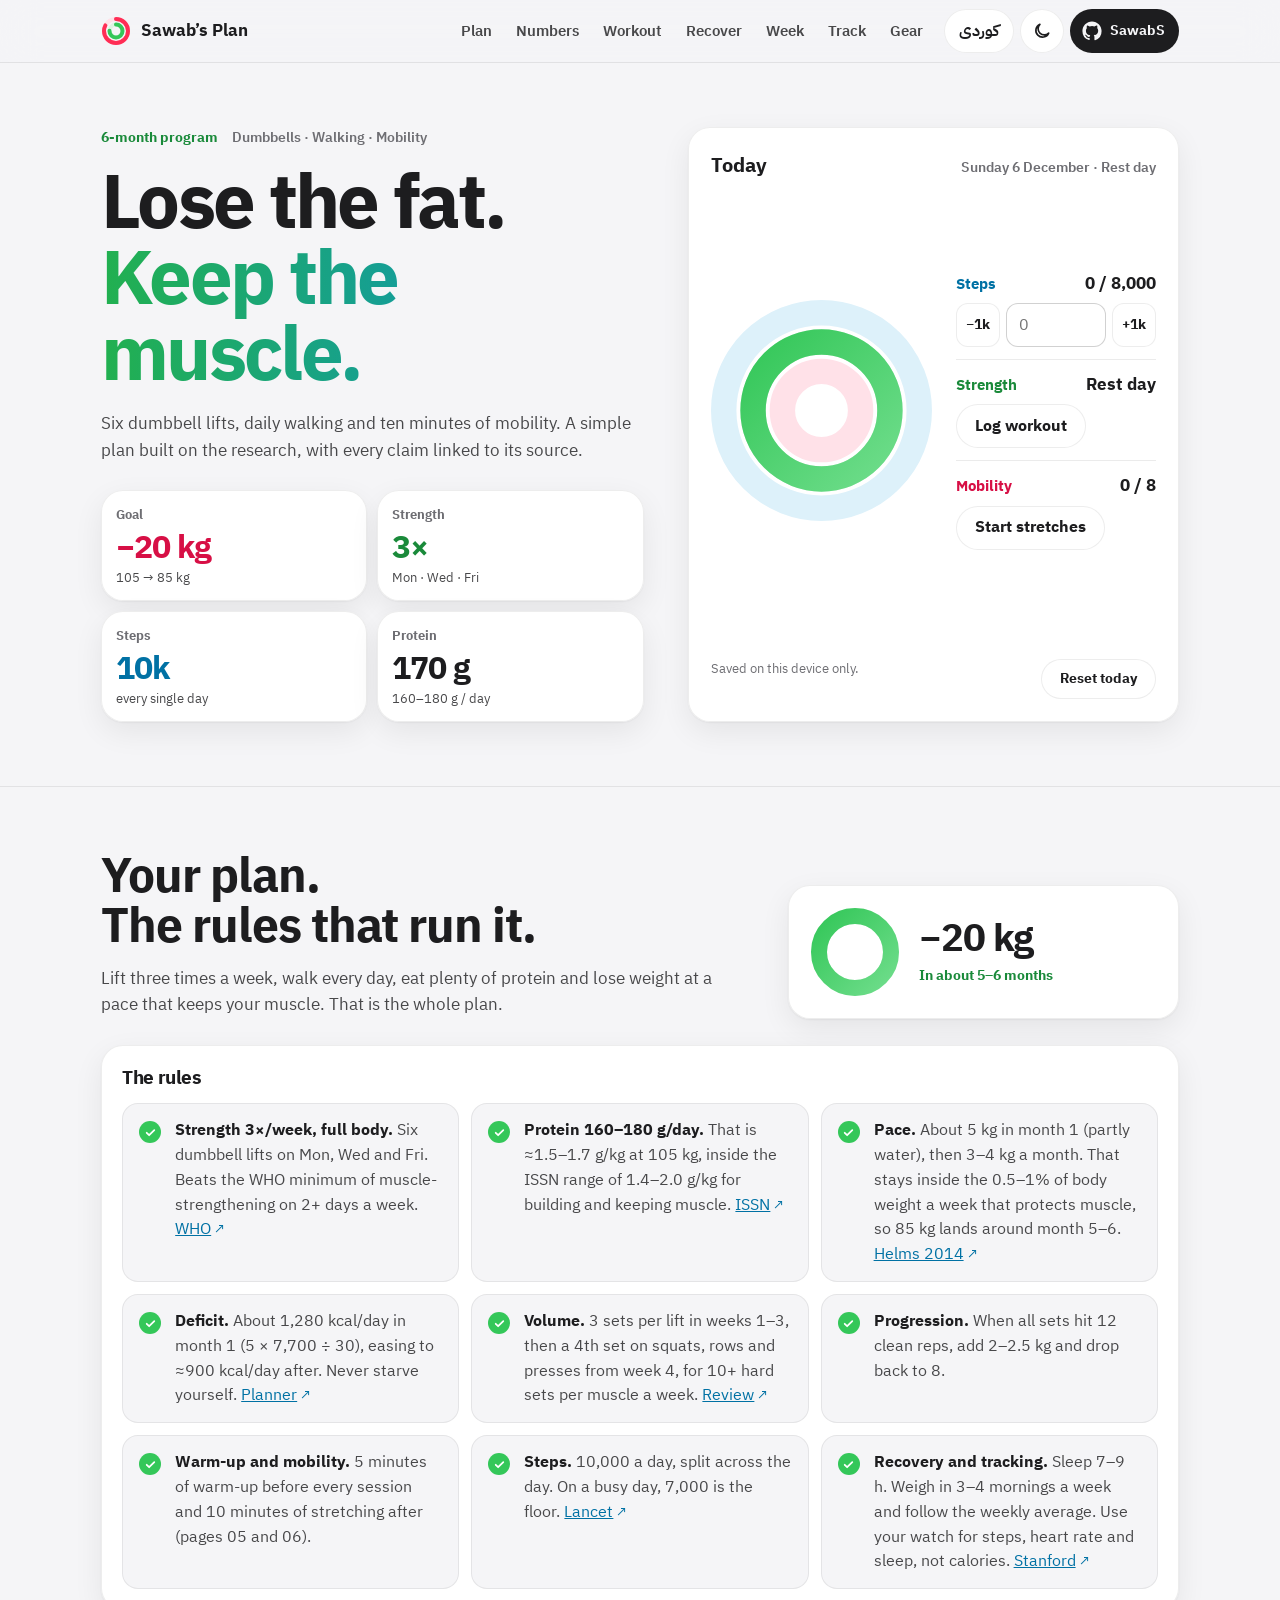
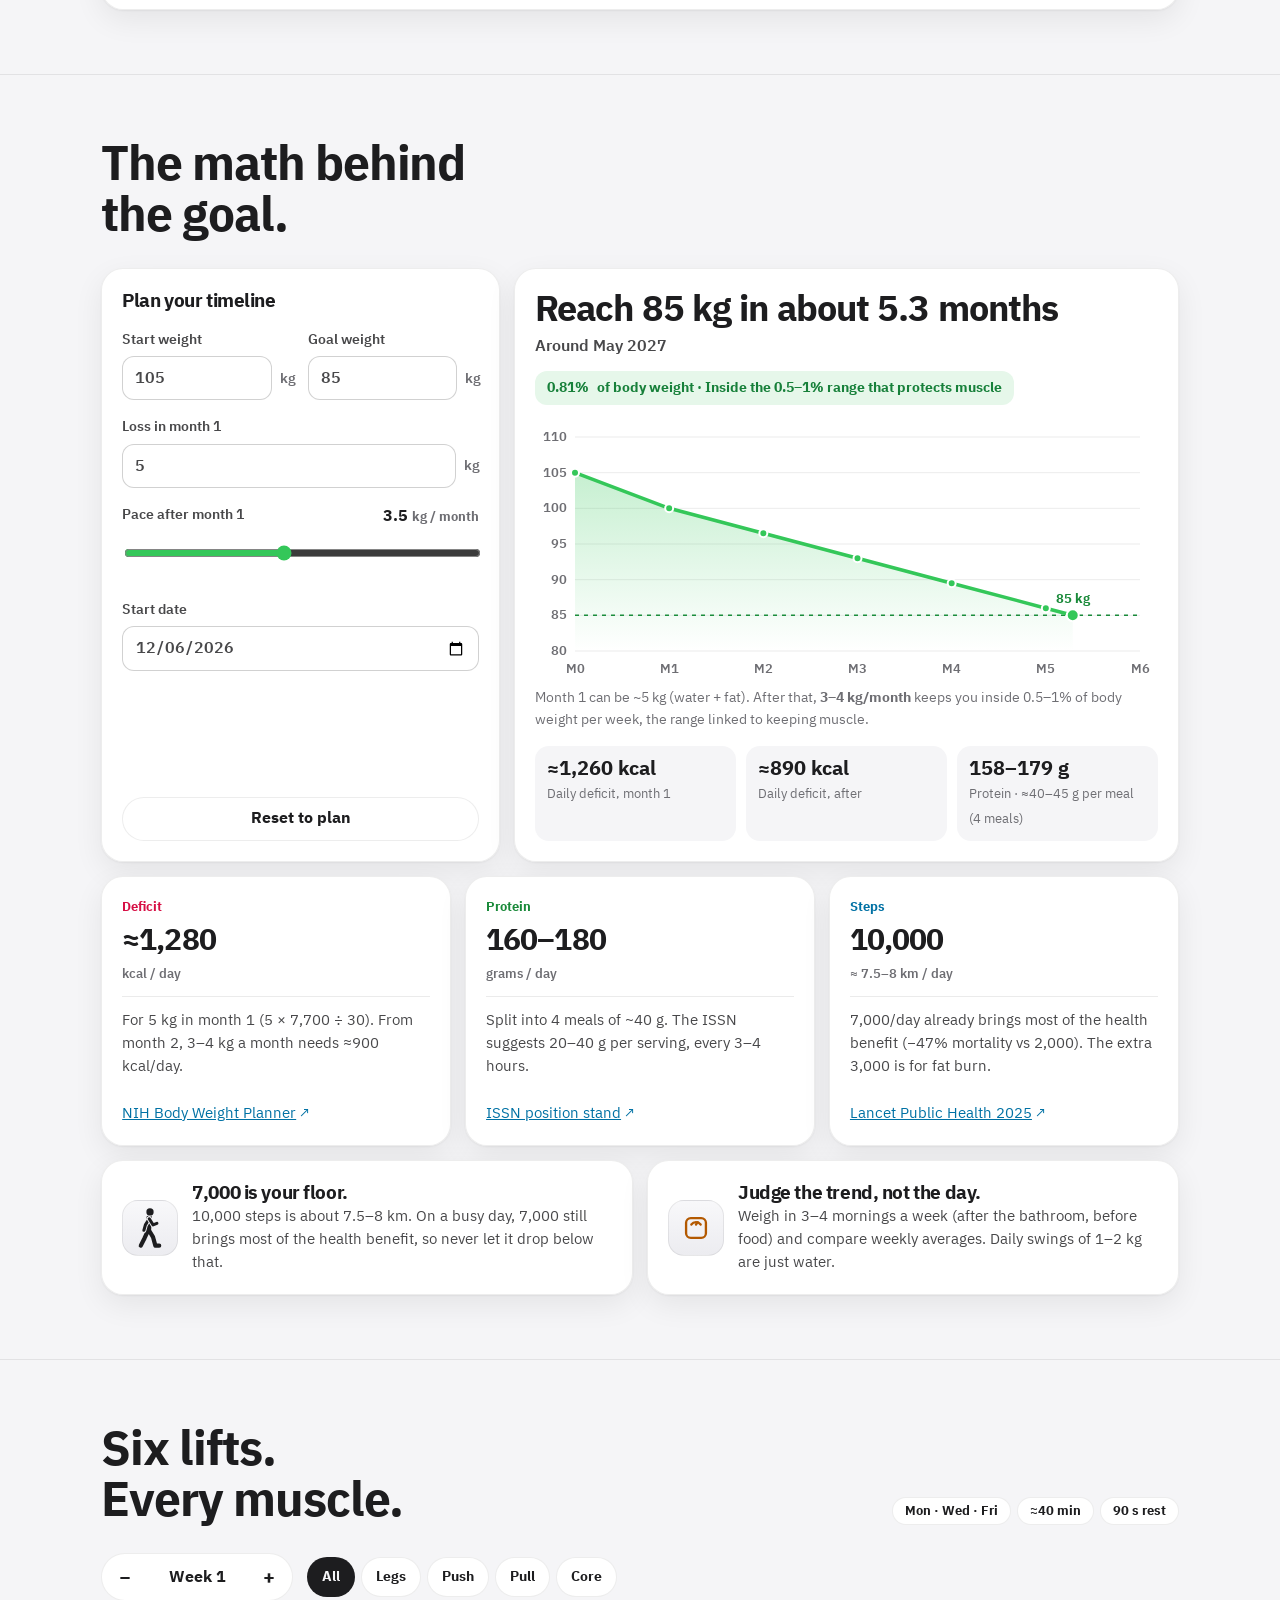
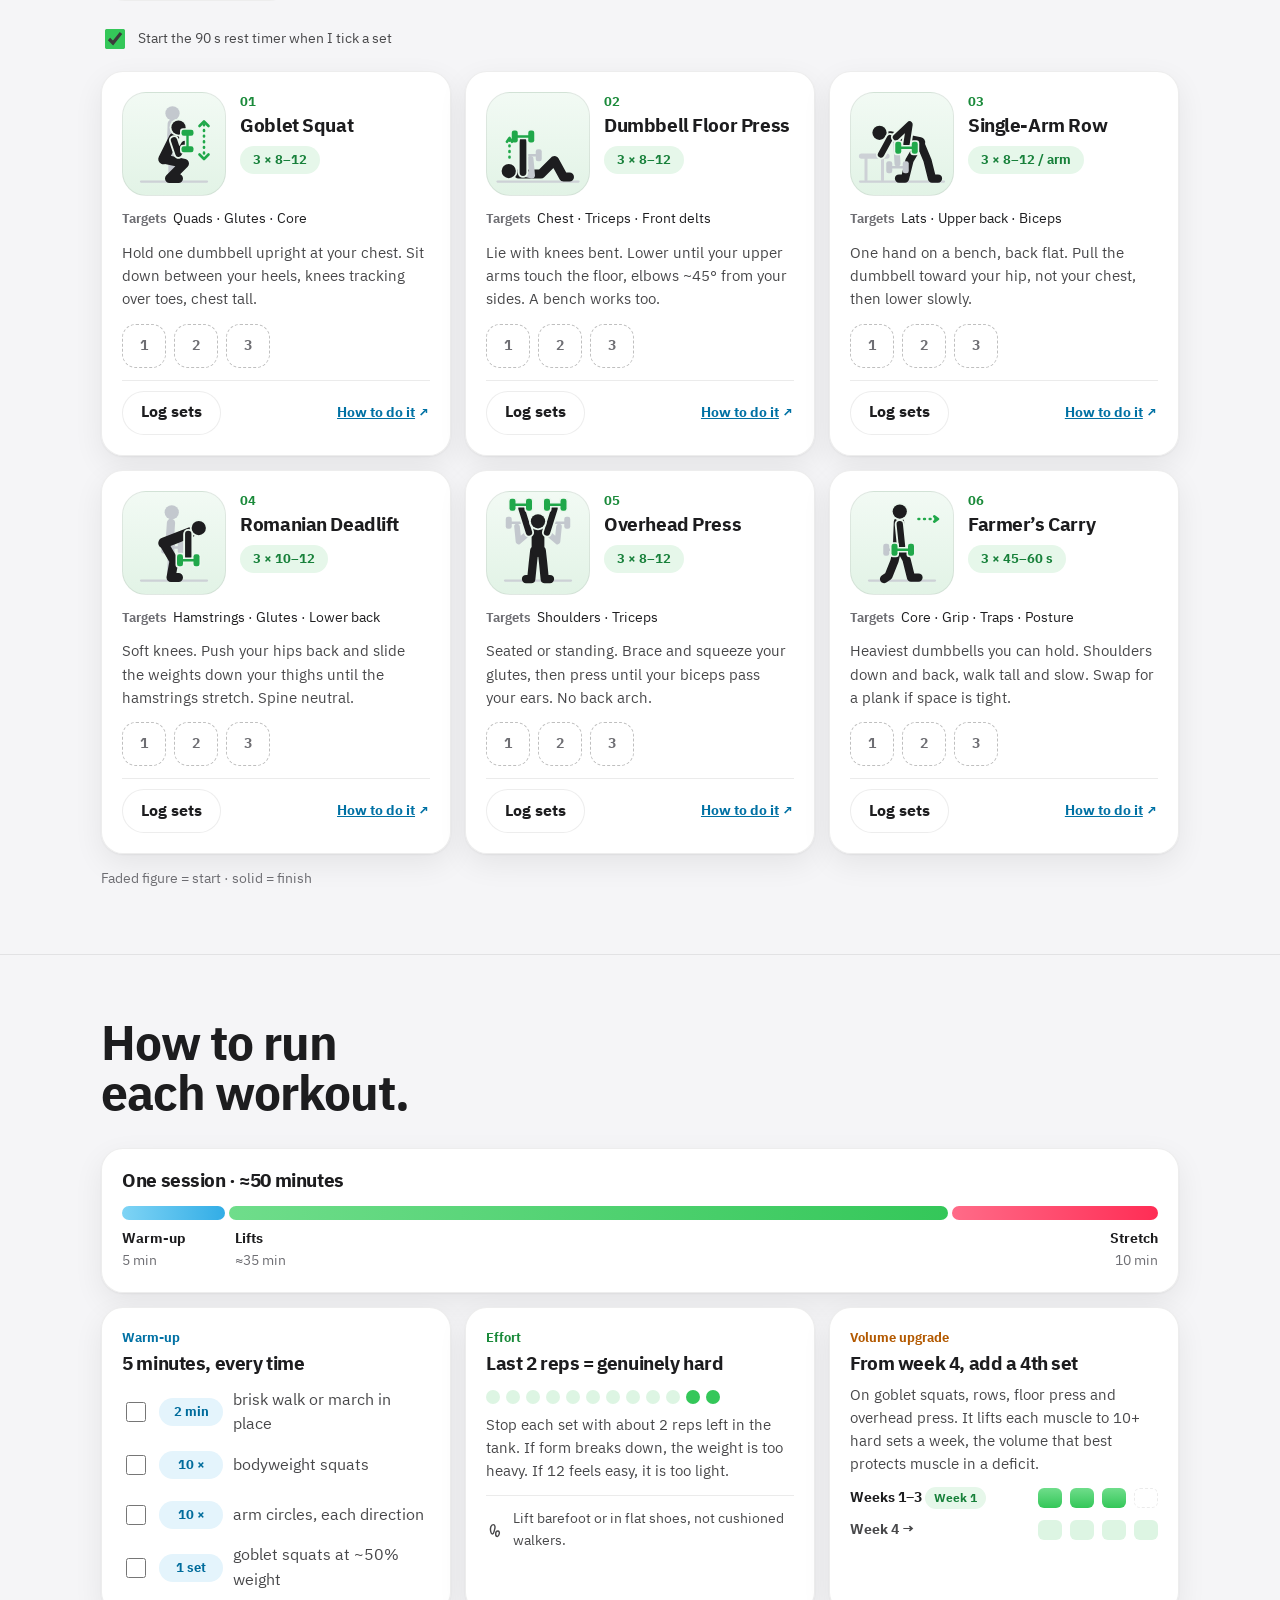
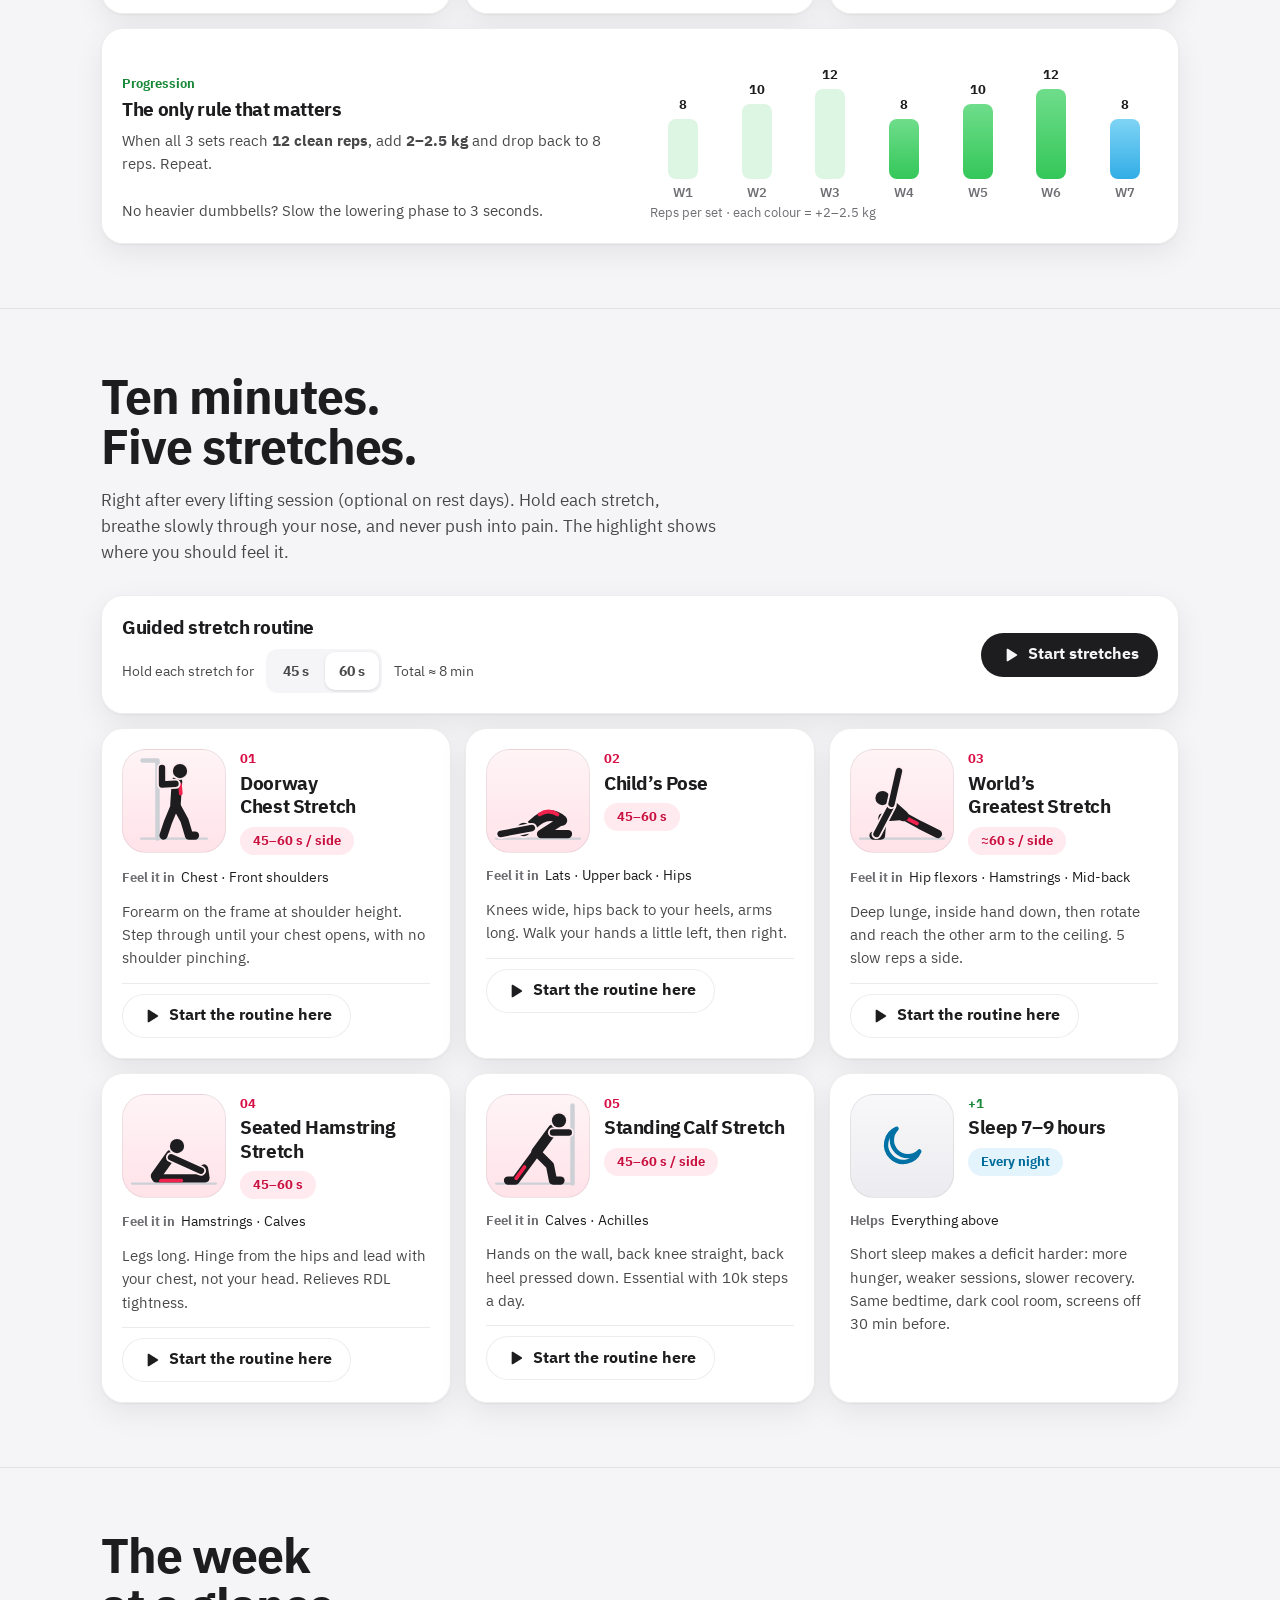
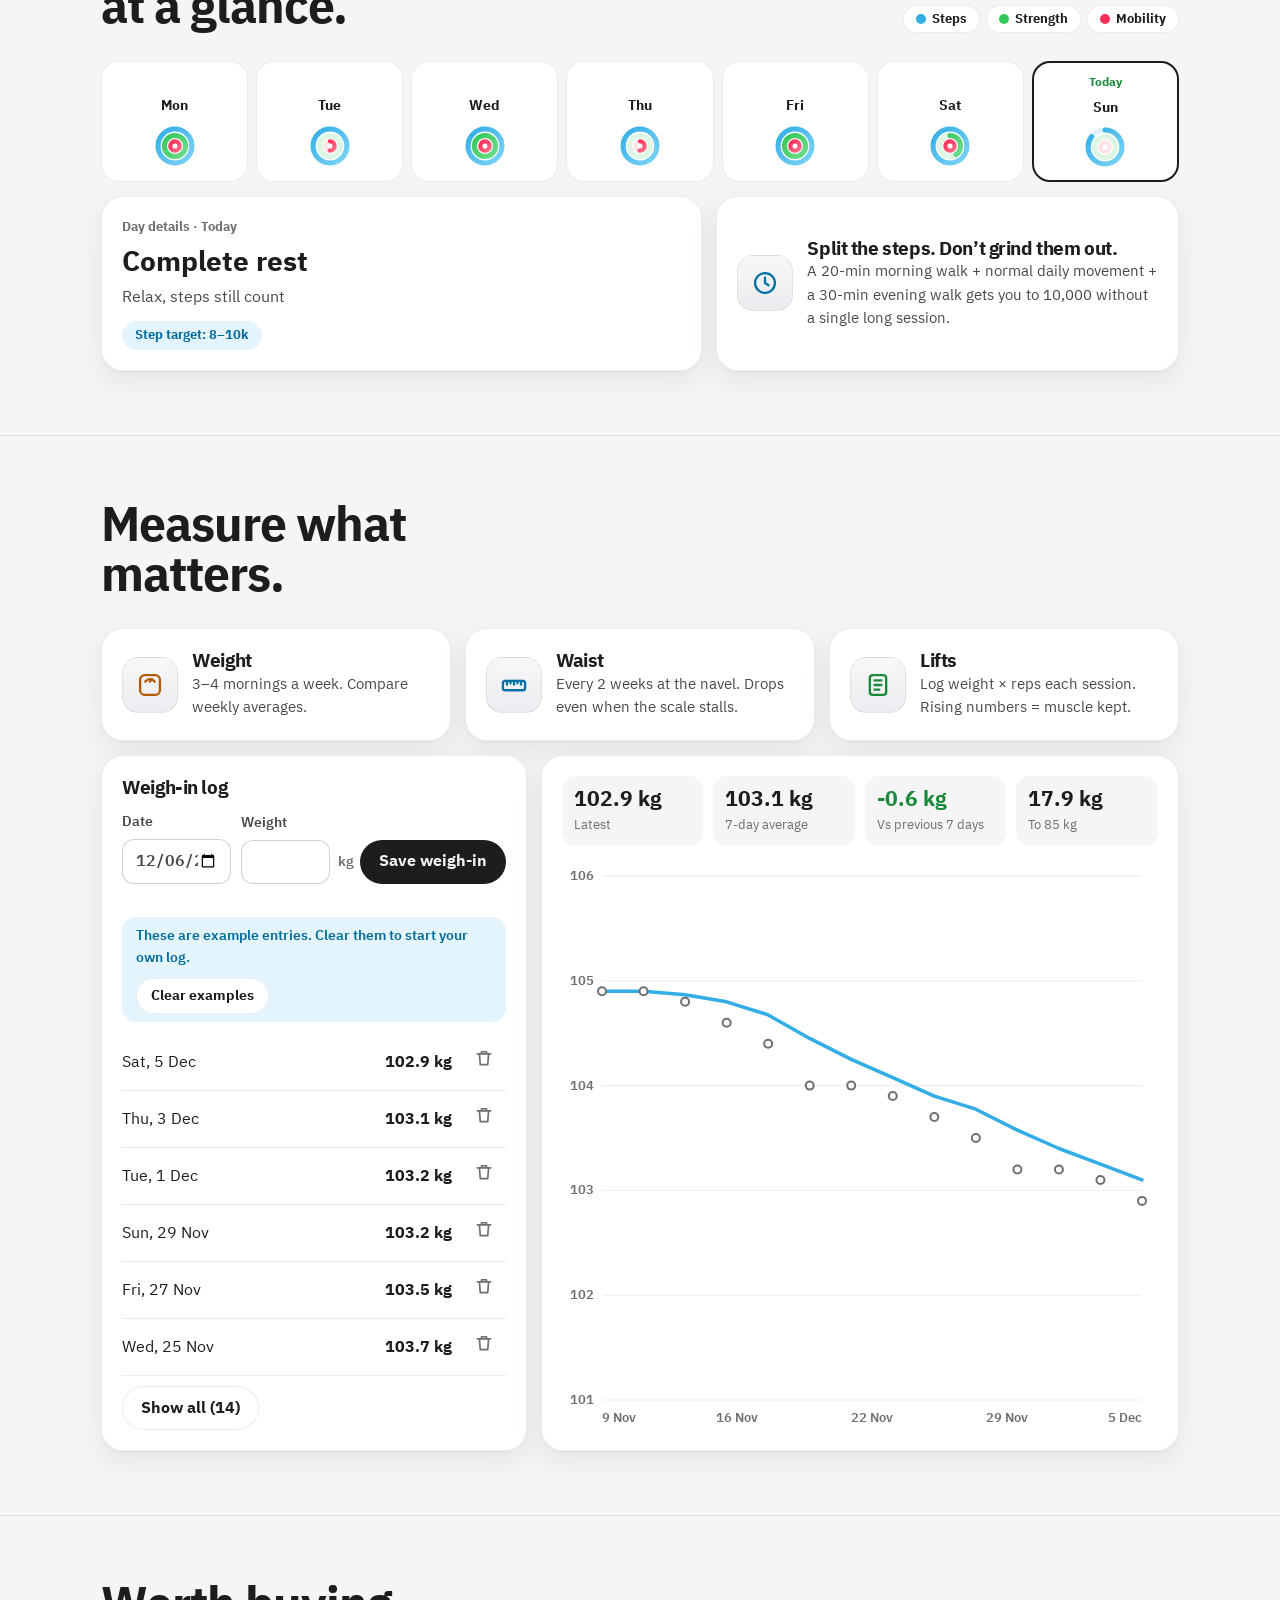
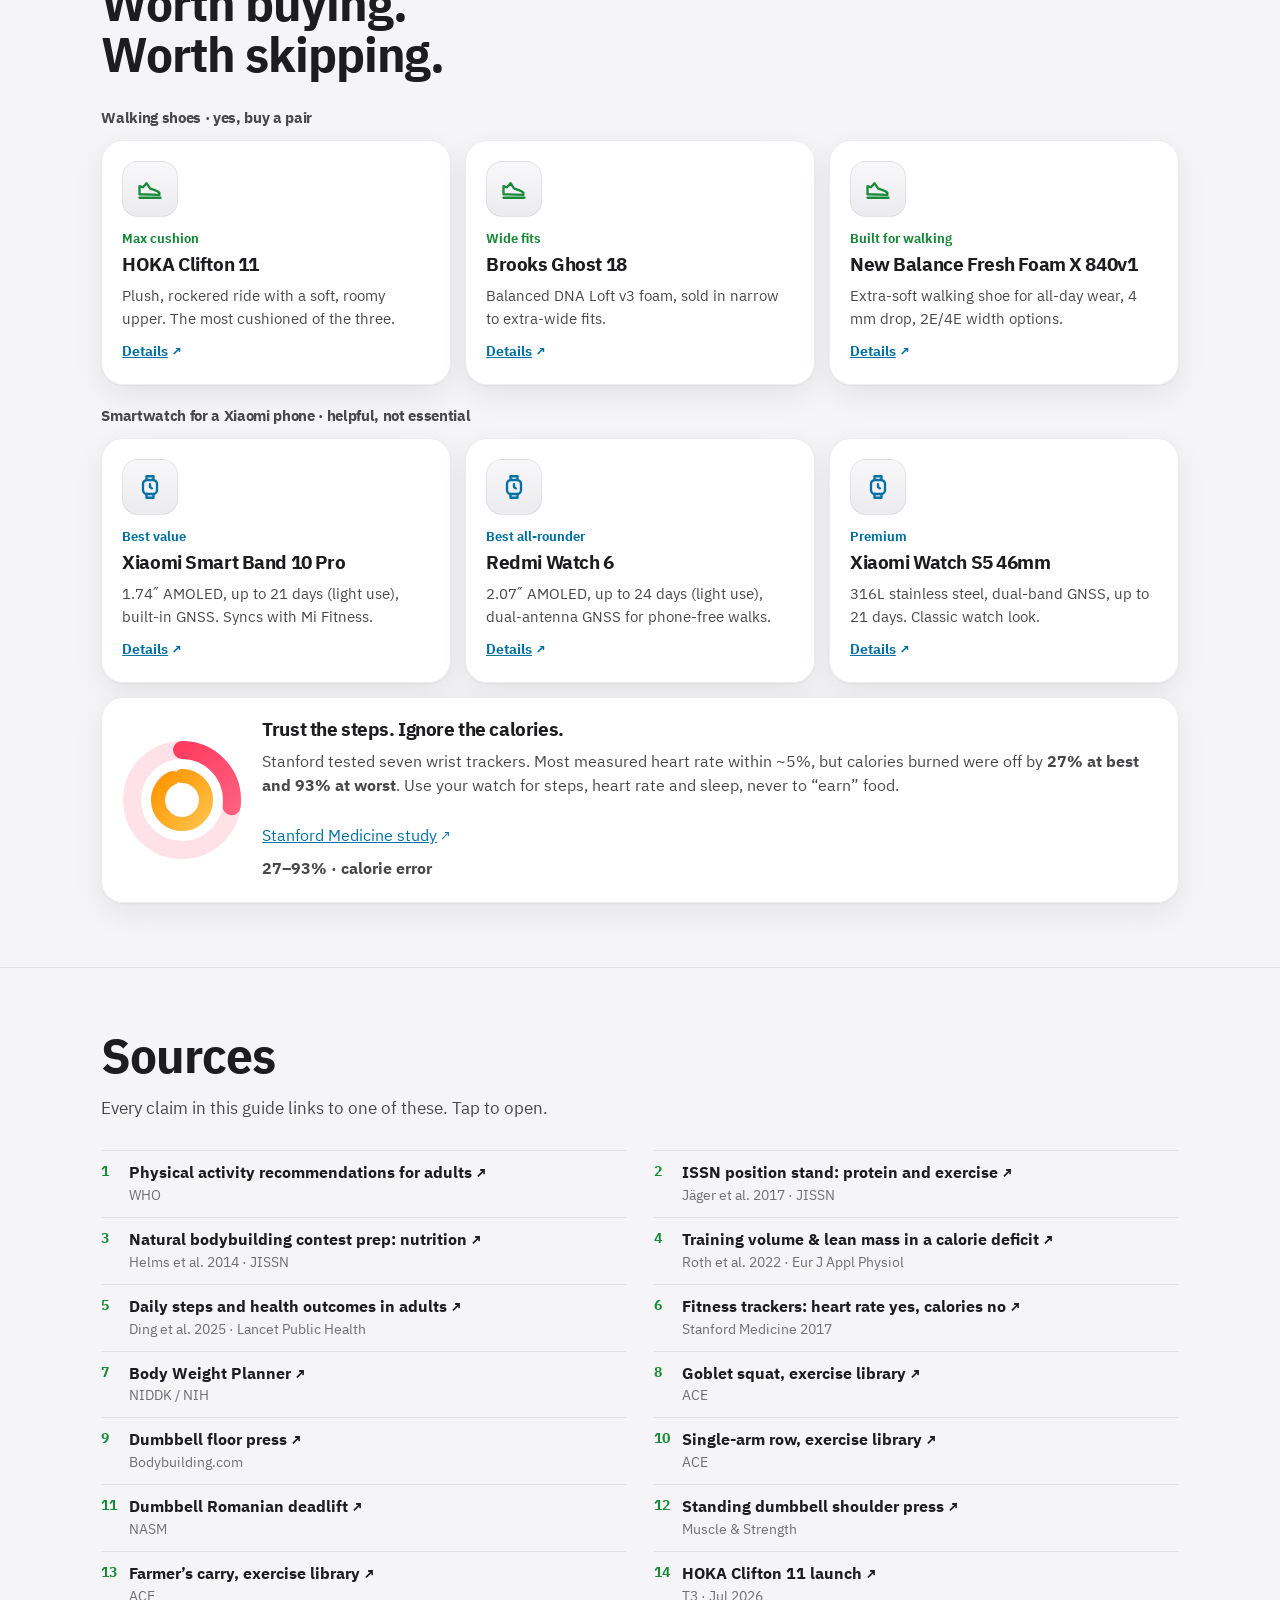
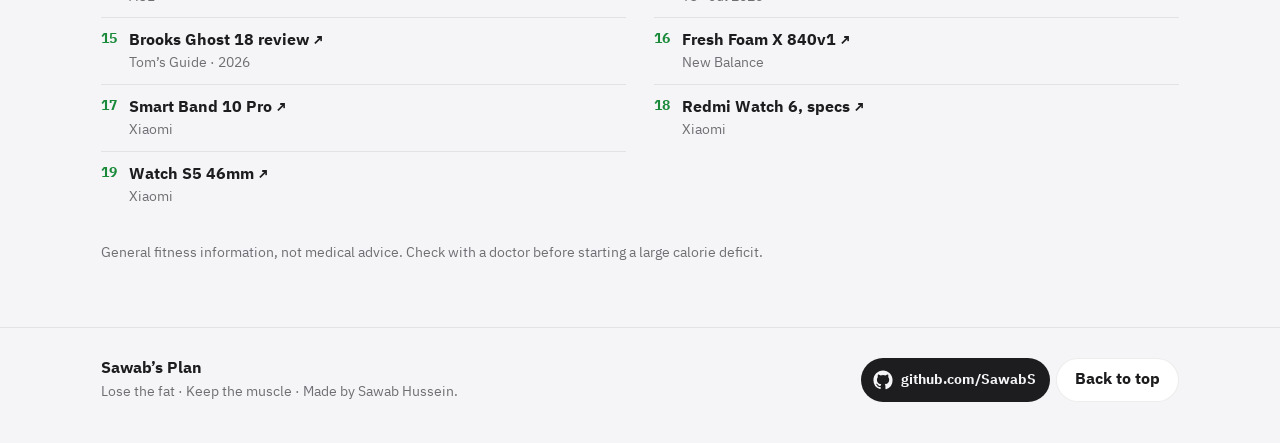
==== examples/workout-plan/index.html @ 8cb3e35a "Publish Halo design skill" ====
<!DOCTYPE html>
<html lang="en" dir="ltr">
<head>
<meta charset="utf-8">
<meta name="viewport" content="width=device-width,initial-scale=1">
<title>Sawab’s Workout Plan</title>
<link rel="preconnect" href="https://fonts.googleapis.com">
<link rel="preconnect" href="https://fonts.gstatic.com" crossorigin>
<link href="https://fonts.googleapis.com/css2?family=Google+Sans:wght@400..700&family=IBM+Plex+Sans+Arabic:wght@400;500;600;700&display=swap" rel="stylesheet">
<style>
/* VOICE everyday, an Apple Fitness companion: calm, confident, short
   IDEA the activity rings: steps, strength and mobility close as you use the page
   PICTURE today's three rings, large, driven by the step counter, set log and stretch player
   COLOUR night black or Apple light grey; lime/green strength, cyan steps, pink mobility
   TYPE Google Sans (English) and IBM Plex Sans Arabic (Sorani), bold display weights, tight tracking
   LAYOUT laptop: title and stats left, today card right; phone: title, rings, stats, then sections */
:root{color-scheme:light dark;
--bg:light-dark(#F5F5F7,#000);--bg2:light-dark(#FFFFFF,#0B0B0D);--ink:light-dark(#1D1D1F,#FFFFFF);--ink2:light-dark(#48484A,#B4B4BA);--ink3:light-dark(#6E6E73,#8E8E93);
--card:light-dark(#FFFFFF,#151518);--card2:light-dark(#FFFFFF,#0E0E10);--rim:light-dark(rgba(0,0,0,.07),rgba(255,255,255,.12));--sep:light-dark(rgba(0,0,0,.08),rgba(255,255,255,.1));
--shc:light-dark(rgba(0,0,0,.05),transparent);--shc2:light-dark(rgba(0,0,0,.07),transparent);
--green:light-dark(#34C759,#A6FF00);--green2:light-dark(#6FDD8B,#D2FF5C);--greenT:light-dark(#1A8A3A,#B4FF2E);--trackG:light-dark(#DDF5E3,#26390A);
--cyan:light-dark(#32ADE6,#00D8FE);--cyan2:light-dark(#7FD4F5,#7BF3FF);--cyanT:light-dark(#0071A4,#5BDCFF);--trackC:light-dark(#DDF1FA,#06323A);
--red:light-dark(#FF2D55,#FA114F);--red2:light-dark(#FF6B88,#FF6A97);--redT:light-dark(#D70F45,#FF4D7A);--trackR:light-dark(#FFE1E8,#3A0814);
--amber:light-dark(#FF9500,#FF9F0A);--amberT:light-dark(#B35900,#FFB547);
--chipG:light-dark(#E6F7EA,#D2FF5C);--chipGt:light-dark(#17803A,#0A0A0A);--chipR:light-dark(#FFEAEF,#FF6A97);--chipRt:light-dark(#C8103F,#0A0A0A);
--chipC:light-dark(#E4F4FC,#7BF3FF);--chipCt:light-dark(#006C9C,#0A0A0A);
--tA:light-dark(#F8F8FA,#2C2C32);--tB:light-dark(#ECECF0,#17171B);--eA:light-dark(#F2FAF4,#2C2C32);--eB:light-dark(#E2F3E6,#17171B);--sA:light-dark(#FFF4F6,#2C2C32);--sB:light-dark(#FFE3E9,#17171B);
--amber2:light-dark(#FFC048,#FFD06B);--cA:light-dark(#FFFFFF,#1A1A1E);--cB:light-dark(#FFFFFF,#0F0F11);
--ic-fg:var(--ink);--ic-ghost:light-dark(#C3C8CE,#4C4C52);--ic-mut:light-dark(#CDD1D6,#3F3F45);--ic-acc:light-dark(#20A84A,#A6FF00);--ic-acc2:light-dark(#F2224F,#FA114F);--ic-ko:light-dark(#EAF7ED,#222227);
--heroA:light-dark(#22B04F,#A6FF00);--heroB:light-dark(#0A8FD0,#00D8FE);
--focus:light-dark(#0071E3,#5BDCFF);--r:22px;--max:1180px;
--font:"Google Sans","IBM Plex Sans Arabic",system-ui,-apple-system,"Segoe UI",Roboto,sans-serif}
:root[data-theme=light]{color-scheme:light}:root[data-theme=dark]{color-scheme:dark}
:root[lang=ckb]{--font:"IBM Plex Sans Arabic","Google Sans",system-ui,sans-serif}
*{box-sizing:border-box;min-width:0}
html{scroll-padding-top:76px;-webkit-text-size-adjust:100%;-webkit-tap-highlight-color:transparent}
button,a,input,select,label,.dot{touch-action:manipulation}
body{margin:0;background:var(--bg);color:var(--ink);font:16px/1.55 var(--font);overflow-x:clip;-webkit-font-smoothing:antialiased}
:root[lang=ckb] body{line-height:1.75}
@media (prefers-reduced-motion:no-preference){html{scroll-behavior:smooth}}
a{color:var(--cyanT)}
img,svg{max-width:100%}
button,input,select{font:inherit;color:inherit}
:focus-visible{outline:3px solid var(--focus);outline-offset:2px;border-radius:10px}
.skip{position:absolute;inset-inline-start:12px;top:-60px;z-index:99;background:var(--ink);color:var(--bg);padding:10px 14px;border-radius:12px;text-decoration:none}
.skip:focus{top:10px}
.wrap{max-width:var(--max);margin:0 auto;padding-inline:max(16px,4vw,env(safe-area-inset-left,0px))}
.band{padding-block:clamp(36px,5vw,72px)}
.band+.band{border-top:1px solid var(--sep)}
h1,h2,h3{margin:0;letter-spacing:-.022em;line-height:1.05;text-wrap:balance}
:root[lang=ckb] h1,:root[lang=ckb] h2,:root[lang=ckb] h3{letter-spacing:0;line-height:1.3}
h2{font-size:clamp(32px,4.4vw,48px);font-weight:700}
h3{font-size:19px;font-weight:700;line-height:1.25}
p{margin:0}
.lede{color:var(--ink2);font-size:17px;max-width:62ch;margin-top:14px}
.mut{color:var(--ink3)}
.head{display:flex;flex-wrap:wrap;align-items:flex-end;justify-content:space-between;gap:16px 24px;margin-bottom:28px}
.card{background:linear-gradient(180deg,var(--cA),var(--cB));border:1px solid var(--rim);border-radius:var(--r);box-shadow:0 1px 2px var(--shc),0 10px 30px var(--shc2);padding:20px}
.grid{display:grid;gap:14px}
.g2,.g2k{grid-template-columns:repeat(2,minmax(0,1fr))}.g3{grid-template-columns:repeat(3,minmax(0,1fr))}
@media(max-width:900px){.g3{grid-template-columns:repeat(2,minmax(0,1fr))}}
@media(max-width:620px){.g3,.g2{grid-template-columns:minmax(0,1fr)}}
.lab{font-size:13px;font-weight:700;color:var(--ink3)}
.chip{display:inline-flex;align-items:center;gap:6px;min-height:28px;padding:3px 12px;border-radius:999px;font-size:13px;font-weight:700;white-space:nowrap;background:var(--card);border:1px solid var(--rim)}
.chip.g{background:var(--chipG);color:var(--chipGt);border-color:transparent}.chip.r{background:var(--chipR);color:var(--chipRt);border-color:transparent}.chip.c{background:var(--chipC);color:var(--chipCt);border-color:transparent}
.btn{display:inline-flex;align-items:center;justify-content:center;gap:8px;min-height:44px;padding:8px 18px;border-radius:999px;border:1px solid var(--rim);background:var(--card);font-weight:650;cursor:pointer;text-decoration:none;color:var(--ink);transition:transform .12s,background .2s}
.btn:hover{background:color-mix(in srgb,var(--card) 88%,var(--ink))}
.btn:active{transform:scale(.97)}
.btn.pri{background:var(--ink);color:var(--bg);border-color:transparent}
.btn.pri:hover{background:color-mix(in srgb,var(--ink) 85%,var(--bg))}
.btn.ic{width:44px;padding:0}
.btn svg{width:20px;height:20px;flex:none}
.btn[disabled]{opacity:.4;cursor:not-allowed}
.ext::after{content:"↗";display:inline-block;margin-inline-start:3px;font-size:.9em}
:root[dir=rtl] .ext::after{content:"↖"}
.tone-red{color:var(--redT)}.tone-green{color:var(--greenT)}.tone-cyan{color:var(--cyanT)}.tone-ink{color:var(--ink)}.tone-amber{color:var(--amberT)}
input[type=number],input[type=date],input[type=text]{font-size:16px;min-height:44px;padding:8px 12px;border-radius:12px;border:1px solid light-dark(rgba(0,0,0,.18),rgba(255,255,255,.22));background:var(--bg2);width:100%}
input[type=range]{width:100%;accent-color:var(--green);min-height:44px}
label.f{display:grid;gap:6px;font-size:14px;font-weight:600;color:var(--ink2)}
.unit{display:flex;align-items:center;gap:8px}.unit span{font-size:14px;color:var(--ink3);white-space:nowrap}
/* nav */
.nav{position:sticky;top:0;z-index:40;background:light-dark(rgba(245,245,247,.82),rgba(0,0,0,.72));backdrop-filter:saturate(1.6) blur(18px);-webkit-backdrop-filter:saturate(1.6) blur(18px);border-bottom:1px solid var(--sep)}
.nav .wrap{display:flex;align-items:center;gap:10px;min-height:62px}
.brand{display:flex;align-items:center;gap:10px;font-weight:700;font-size:17px;text-decoration:none;color:var(--ink);white-space:nowrap;margin-inline-end:auto}
.brand svg{width:30px;height:30px}
.links{display:none;gap:2px}
.links a{padding:8px 11px;border-radius:999px;text-decoration:none;color:var(--ink2);font-size:14.5px;font-weight:600;white-space:nowrap}
.links a:hover{color:var(--ink);background:var(--sep)}
.links a[aria-current=true]{color:var(--ink);background:var(--sep)}
.acts{display:flex;gap:6px;align-items:center}
.gh{display:inline-flex;align-items:center;gap:8px;min-height:44px;padding:0 14px 0 12px;border-radius:999px;background:var(--ink);color:var(--bg);font-weight:700;font-size:14px;text-decoration:none}
.gh svg{width:20px;height:20px}
.gh span{display:none}
.lang{font-weight:700;padding:0 14px}
#menuBtn{display:inline-flex}
.menu{display:none;border-top:1px solid var(--sep)}
.menu.open{display:block}
.menu .wrap{display:grid;grid-template-columns:repeat(2,minmax(0,1fr));gap:6px;padding-block:12px}
.menu a{display:flex;align-items:center;min-height:48px;padding:0 14px;border-radius:14px;text-decoration:none;color:var(--ink);font-weight:650;background:var(--card);border:1px solid var(--rim)}
@media(min-width:640px){.gh span{display:inline}}
/* ---------- motion & light: pointer-tracked rim shine, lift, scroll reveals ---------- */
:root{--shine:light-dark(rgba(0,113,227,.55),rgba(255,255,255,.95));--shineT:light-dark(rgba(52,199,89,.35),rgba(0,216,254,.45));--glow:light-dark(rgba(0,113,227,.06),rgba(255,255,255,.07));--ease:cubic-bezier(.2,.8,.2,1)}
.card{position:relative;isolation:isolate;transition:transform .6s var(--ease),box-shadow .6s var(--ease),border-color .4s}
.card::before,.card::after{content:"";position:absolute;pointer-events:none;border-radius:inherit;opacity:0;transition:opacity .45s var(--ease)}
.card::before{inset:-1px;padding:1.5px;z-index:2;
 background:radial-gradient(300px circle at var(--mx,50%) var(--my,0%),var(--shine),var(--shineT) 35%,transparent 70%);
 -webkit-mask:linear-gradient(#000 0 0) content-box,linear-gradient(#000 0 0);-webkit-mask-composite:xor;mask:linear-gradient(#000 0 0) content-box exclude,linear-gradient(#000 0 0)}
.card::after{inset:0;z-index:-1;background:radial-gradient(520px circle at var(--mx,50%) var(--my,0%),var(--glow),transparent 55%)}
.card.lit::before,.card.lit::after{opacity:1}
@media (hover:hover) and (pointer:fine) and (prefers-reduced-motion:no-preference){
 .card.lit{box-shadow:0 2px 4px var(--shc),0 22px 50px light-dark(rgba(0,0,0,.10),rgba(0,0,0,.6))}
 .card.tilt.lit{transform:perspective(1100px) rotateX(var(--rx,0deg)) rotateY(var(--ry,0deg)) translateY(-3px)}
}
.btn,.chip,.dot,.step{transition:transform .25s var(--ease),background .25s,box-shadow .25s}
@media (hover:hover) and (pointer:fine){.btn:hover{transform:translateY(-1px)}.btn:active{transform:scale(.96)}}
/* scroll reveals (only added by script, so nothing hides without JS) */
@media (prefers-reduced-motion:no-preference){
 .rv{opacity:0;transform:translateY(22px) scale(.985);filter:blur(6px);transition:opacity .9s var(--ease),transform .9s var(--ease),filter .9s var(--ease);transition-delay:var(--d,0ms)}
 .rv.in{opacity:1;transform:none;filter:none}
 .rv.now{transition:none}
 .card.rv.in{transition:opacity .9s var(--ease) var(--d,0ms),transform .6s var(--ease),filter .9s var(--ease) var(--d,0ms),box-shadow .6s var(--ease),border-color .4s}
}
@media print{.rv{opacity:1!important;transform:none!important;filter:none!important}}
/* nav: hairline + progress once the page moves */
.nav{transition:box-shadow .4s,background .4s}
.nav.scrolled{box-shadow:0 1px 0 var(--sep),0 8px 24px light-dark(rgba(0,0,0,.06),rgba(0,0,0,.5))}
.prog{position:absolute;inset-inline:0;bottom:-1px;height:2px;transform-origin:var(--po,left);transform:scaleX(var(--p,0));background:linear-gradient(90deg,var(--heroA),var(--heroB));opacity:.9;pointer-events:none}
:root[dir=rtl] .prog{--po:right;background:linear-gradient(270deg,var(--heroA),var(--heroB))}
.hero>div:first-child{will-change:transform,opacity}
@media (hover:none){.card.lit{transform:scale(.992);transition:transform .25s var(--ease)}.btn:active,.step:active,.chip:active{transform:scale(.95)}}
.toast{top:calc(64px + env(safe-area-inset-top,0px))}
/* compact phone nav: lighter, smaller, evenly spaced controls */
@media(max-width:639px){
 .nav .wrap{min-height:56px;gap:6px}
 .brand{font-size:16px;gap:8px}
 .brand svg{width:24px;height:24px}
 .acts{gap:2px}
 .acts .btn.ic,.acts .gh{width:40px;min-height:40px;height:40px;padding:0;justify-content:center;border:0;background:transparent;color:var(--ink2);border-radius:12px}
 .acts .btn.ic svg,.acts .gh svg{width:20px;height:20px}
 .acts .btn.ic:hover,.acts .gh:hover,.acts .btn.ic:active,.acts .gh:active{background:var(--sep);color:var(--ink)}
 .acts .btn.ic[aria-expanded=true]{background:var(--sep);color:var(--ink)}
 .acts .lang{min-height:32px;height:32px;padding:0 12px;margin-inline-end:4px;font-size:13px;border:0;background:var(--sep);color:var(--ink)}
}
@media(max-width:360px){.brand{font-size:15px}.acts .btn.ic,.acts .gh{width:38px}}
@media(max-width:340px){.brand{font-size:14px;gap:6px}.acts .lang{padding:0 9px;margin-inline-end:2px}.brand .bn{position:absolute;width:1px;height:1px;overflow:hidden;clip:rect(0 0 0 0);white-space:nowrap}}
@media(min-width:1180px){.links{display:flex}#menuBtn{display:none}.menu{display:none!important}}
/* hero */
.hero{display:grid;gap:28px;align-items:center}
@media(min-width:900px){.hero{grid-template-columns:minmax(0,1.05fr) minmax(0,.95fr);gap:44px}}
.kick{display:flex;flex-wrap:wrap;gap:8px 14px;align-items:center;font-size:14px;font-weight:700}
.kick b{color:var(--greenT)}.kick span{color:var(--ink3);font-weight:600}
h1{font-size:clamp(42px,6.2vw,76px);font-weight:700;letter-spacing:-.035em;line-height:1;margin-top:16px}
:root[lang=ckb] h1{letter-spacing:0;line-height:1.3;font-size:clamp(38px,5.6vw,66px)}
h1 .grad{background:linear-gradient(90deg,var(--heroA),var(--heroB));-webkit-background-clip:text;background-clip:text;color:transparent;display:inline-block;padding-bottom:.06em}
:root[dir=rtl] h1 .grad{background:linear-gradient(270deg,var(--heroA),var(--heroB));-webkit-background-clip:text;background-clip:text}
.stats{display:grid;grid-template-columns:repeat(2,minmax(0,1fr));gap:10px;margin-top:26px}
.stat{padding:14px 14px 12px}
.stat .v{font-size:clamp(24px,3vw,32px);font-weight:700;letter-spacing:-.03em;line-height:1.15;white-space:nowrap;margin-top:4px}
.stat .s{font-size:13px;color:var(--ink2);margin-top:2px}

.today{padding:22px}
.today .top{display:flex;justify-content:space-between;align-items:baseline;gap:12px;flex-wrap:wrap}
.today .top b{font-size:20px}
.today .top span{font-size:14px;color:var(--ink3);font-weight:600}
.rings-box{display:grid;grid-template-columns:minmax(150px,230px) minmax(0,1fr);gap:22px;align-items:center;margin-top:12px}
@media(min-width:900px){.hero{align-items:stretch}.today{display:flex;flex-direction:column}.today .rings-box{flex:1;grid-template-columns:minmax(0,1.3fr) minmax(200px,1fr);gap:24px}.today #bigRings svg{max-width:300px;margin-inline:auto}.today .dnav{margin-top:auto}.today .closed{margin-top:4px}}
.rings-box svg.rings{width:100%;height:auto;display:block}
.rings circle{transition:stroke-dashoffset .9s cubic-bezier(.3,.8,.2,1)}
@media(prefers-reduced-motion:reduce){.rings circle{transition:none}}
.rrow{display:grid;gap:6px;padding:12px 0;border-bottom:1px solid var(--sep)}
.rrow:last-child{border-bottom:0}
.rrow .t{display:flex;justify-content:space-between;align-items:baseline;gap:10px}
.rrow .t b{font-size:15px}
.rrow .t span{font-weight:700;font-size:17px;white-space:nowrap}
.rrow .ctl{display:flex;gap:6px;align-items:center;flex-wrap:wrap}
.rrow .ctl:has(#stepsIn){display:grid;grid-template-columns:44px minmax(0,1fr) 44px;flex-wrap:nowrap}
.rrow .ctl input{width:100%;min-width:0}
.step{width:44px;height:44px;border-radius:12px;border:1px solid var(--rim);background:var(--bg2);font-weight:700;cursor:pointer;font-size:14px}
.closed{margin-top:12px;font-weight:700;color:var(--greenT);min-height:1.5em}
@media(max-width:520px){.rings-box{grid-template-columns:1fr}.rings-box svg.rings{max-width:220px;margin:0 auto}}
/* plan */
.plan{display:grid;gap:18px}
@media(min-width:900px){.plan{grid-template-columns:minmax(0,1.25fr) minmax(320px,.75fr);align-items:end;column-gap:36px;row-gap:26px}.plan>.rcard{grid-column:1/-1}.plan .sum{margin-top:0!important}}
@media(min-width:760px){.rules{grid-template-columns:repeat(2,minmax(0,1fr));gap:12px}.rules li{background:light-dark(#F5F5F7,#0E0E10);border:1px solid var(--rim);border-radius:16px;padding:14px 16px;transition:border-color .3s,transform .4s var(--ease)}.rules li:hover{border-color:light-dark(rgba(0,0,0,.14),rgba(255,255,255,.22))}}
@media(min-width:1000px){.rules{grid-template-columns:repeat(3,minmax(0,1fr))}}
.sum{display:flex;gap:18px;align-items:center}
.sum svg{width:92px;height:92px;flex:none}
.sum .big{font-size:clamp(30px,3vw,40px);font-weight:700;letter-spacing:-.03em;line-height:1.1}
.sum>div{min-width:0;flex:1}
.sum .when{font-weight:700;color:var(--greenT);font-size:14px;margin-top:6px}
.rules{list-style:none;margin:0;padding:0;display:grid;gap:12px}
.rules li{display:grid;grid-template-columns:24px minmax(0,1fr);gap:12px;align-items:start;color:var(--ink2)}
.rules li strong{color:var(--ink)}
.chk{width:22px;height:22px;border-radius:50%;background:var(--green);display:grid;place-items:center;margin-top:3px}
.chk svg{width:13px;height:13px;stroke:light-dark(#fff,#000)}
/* numbers */
.calc{display:grid;gap:14px}
@media(min-width:900px){.calc{grid-template-columns:minmax(0,.75fr) minmax(0,1.25fr)}}
.calc .ins{display:grid;gap:14px;align-content:start}
@media(min-width:900px){.calc .ins{display:flex;flex-direction:column;gap:16px}.calc .ins>:last-child{margin-top:auto}}
.paceRow{display:flex;justify-content:space-between;font-size:14px;font-weight:600;color:var(--ink2)}
.paceRow b{color:var(--ink);font-size:16px}
.res .big{font-size:clamp(26px,3.4vw,36px);font-weight:700;letter-spacing:-.025em;line-height:1.15}
:root[lang=ckb] .res .big{letter-spacing:0;line-height:1.4}
.res .by{color:var(--ink2);font-weight:600;margin-top:4px}
.badge{display:inline-flex;gap:8px;align-items:center;margin-top:12px;padding:6px 12px;border-radius:12px;font-size:14px;font-weight:650}
.badge.ok{background:var(--chipG);color:var(--chipGt)}.badge.warn{background:light-dark(#FFF2E0,#FFB547);color:light-dark(#A85300,#0A0A0A)}.badge.info{background:var(--chipC);color:var(--chipCt)}
.mini{display:grid;grid-template-columns:repeat(3,minmax(0,1fr));gap:10px;margin-top:16px}
.mini div{background:var(--bg);border-radius:14px;padding:10px 12px}
.mini b{display:block;font-size:clamp(16px,calc(8px + 1vw),20px);font-weight:700;line-height:1.25;text-wrap:balance}
.mini span{font-size:13px;color:var(--ink3)}
@media(max-width:520px){.mini{grid-template-columns:minmax(0,1fr)}}
.fig{position:relative;height:260px;margin-top:16px}
.fig>svg{position:absolute;inset:0;width:100%;height:100%;overflow:visible;direction:ltr}
.fig text{font-size:12.5px;fill:var(--ink3);font-weight:600;paint-order:stroke;stroke:var(--card);stroke-width:4px}
.err{color:var(--redT);font-weight:650;min-height:1.5em;font-size:14px}
.ncards .v{font-size:30px;font-weight:700;letter-spacing:-.03em;white-space:nowrap}
.ncards .u{font-size:13px;color:var(--ink3);font-weight:600}
.ncards p{color:var(--ink2);font-size:15px;margin-top:12px;padding-top:12px;border-top:1px solid var(--sep)}
.tip{display:grid;grid-template-columns:56px minmax(0,1fr);gap:14px;align-items:center}
.tile{width:56px;height:56px;border-radius:16px;background:linear-gradient(var(--tA),var(--tB));display:grid;place-items:center;border:1px solid var(--rim)}
.tile svg{width:28px;height:28px}
.gl{fill:none;stroke-width:2;stroke-linecap:round;stroke-linejoin:round}
.tip p{color:var(--ink2);font-size:15px}
/* workout */
.bar{display:flex;flex-wrap:wrap;gap:10px 14px;align-items:center;margin-bottom:16px}
.wk{display:flex;align-items:center;gap:4px;background:var(--card);border:1px solid var(--rim);border-radius:999px;padding:3px}
.wk output{min-width:96px;text-align:center;font-weight:700;white-space:nowrap}
.wk button{width:40px;height:40px;border-radius:50%;border:0;background:transparent;cursor:pointer;font-size:20px;font-weight:700;color:var(--ink)}
.wk button:hover{background:var(--sep)}
.filters{display:flex;gap:6px;flex-wrap:wrap}
.filters button{min-height:40px;padding:0 14px;border-radius:999px;border:1px solid var(--rim);background:var(--card);cursor:pointer;font-weight:650;font-size:14px}
.filters button[aria-pressed=true]{background:var(--ink);color:var(--bg);border-color:transparent}
.prog{flex:1 1 220px;display:grid;gap:6px}
.prog .t{display:flex;justify-content:space-between;font-size:14px;font-weight:650;color:var(--ink2)}
.track{height:10px;border-radius:99px;background:var(--trackG);overflow:hidden}
.track i{display:block;height:100%;width:0;border-radius:99px;background:linear-gradient(90deg,var(--green2),var(--green));transition:width .4s}
:root[dir=rtl] .track i{background:linear-gradient(270deg,var(--green2),var(--green))}
.toggle{display:flex;gap:10px;align-items:center;font-size:14px;color:var(--ink2);cursor:pointer;min-height:44px}
.toggle input{width:20px;height:20px;accent-color:var(--green)}
.exg{display:grid;gap:14px;grid-template-columns:repeat(3,minmax(0,1fr))}
@media(max-width:1000px){.exg{grid-template-columns:repeat(2,minmax(0,1fr))}}
@media(max-width:620px){.exg{grid-template-columns:minmax(0,1fr)}}
.ex{display:grid;gap:12px;align-content:start}
.exg .ex{grid-template-rows:auto auto 1fr auto auto}
.ex[hidden]{display:none}
.ex .top{display:grid;grid-template-columns:104px minmax(0,1fr);gap:14px;align-items:start}
.pic{width:104px;height:104px;border-radius:24px;background:linear-gradient(var(--eA),var(--eB));border:1px solid var(--rim);padding:6px;--ic-ko:light-dark(#EAF7ED,#222227)}
.pic svg{width:100%;height:100%;display:block}
.pic.st{background:linear-gradient(var(--sA),var(--sB));--ic-ko:light-dark(#FFEBEF,#222227);--ic-acc:var(--ic-acc2)}
.ex .n{font-size:13px;font-weight:700;color:var(--greenT)}
.ex h3{margin:2px 0 8px}
.ex .tg{font-size:14px;color:var(--ink)}
.ex .tg b{color:var(--ink3);font-size:12.5px;margin-inline-end:6px}
.ex .cue{color:var(--ink2);font-size:15px}
.dots{display:flex;gap:8px;flex-wrap:wrap;align-items:center}
.dot{width:44px;height:44px;border-radius:14px;border:1.5px dashed light-dark(rgba(0,0,0,.25),rgba(255,255,255,.3));background:transparent;cursor:pointer;font-weight:700;font-size:14px;color:var(--ink3);display:grid;place-items:center;transition:background .2s,transform .1s}
.dot[aria-pressed=true]{background:var(--green);border:1.5px solid transparent;color:light-dark(#fff,#000)}
.dot:active{transform:scale(.92)}
.ex .foot{display:flex;justify-content:space-between;align-items:center;gap:10px;flex-wrap:wrap;padding-top:10px;border-top:1px solid var(--sep)}
.ex .foot a{font-weight:650;font-size:14px}
.legend{font-size:14px;color:var(--ink3);margin-top:14px}
/* session */
.tl{display:flex;gap:4px;margin-top:14px}
.tl div{height:14px;border-radius:7px}
.tl-l{display:grid;grid-template-columns:minmax(max-content,5fr) minmax(0,35fr) minmax(max-content,10fr);gap:12px;margin-top:8px;font-size:14px}
.tl-l div:last-child{text-align:end}
.tl-l div b{display:block}
.tl-l div span{color:var(--ink3)}
.wlist{list-style:none;margin:12px 0 0;padding:0;display:grid;gap:6px}
.wlist label{display:grid;grid-template-columns:auto 64px minmax(0,1fr);gap:10px;align-items:center;min-height:44px;cursor:pointer;color:var(--ink2)}
.wlist input{width:20px;height:20px;accent-color:var(--cyan)}
.wlist .chip{justify-content:center}
.wlist input:checked~span:last-child{text-decoration:line-through;color:var(--ink3)}
.reps{display:flex;gap:6px;margin:14px 0 10px;flex-wrap:wrap}
.reps i{width:14px;height:14px;border-radius:50%;background:var(--trackG)}
.reps i.h{background:var(--green)}
.bars{display:grid;grid-template-columns:repeat(7,minmax(0,1fr));gap:8px;align-items:end;height:130px;margin-top:16px}
.bars div{display:grid;align-content:end;justify-items:center;gap:4px;height:100%;font-size:13px;font-weight:700}
.bars i{display:block;width:100%;max-width:30px;border-radius:8px}
.bars span{color:var(--ink3);font-weight:600}
.sets{display:grid;grid-template-columns:minmax(0,1fr) repeat(4,24px);gap:8px;align-items:center;margin-top:10px;font-size:14px;font-weight:650;color:var(--ink2)}
.sets i{height:20px;border-radius:6px;background:var(--trackG)}
.sets i.on{background:linear-gradient(var(--green2),var(--green))}
.sets .cur{color:var(--ink)}
/* recover */
.routine{display:grid;gap:16px;align-items:center;margin-bottom:14px}
@media(min-width:760px){.routine{grid-template-columns:minmax(0,1fr) auto}}
.seg{display:inline-flex;background:var(--bg);border-radius:12px;padding:3px;gap:2px}
.seg button{min-height:38px;padding:0 14px;border-radius:10px;border:0;background:transparent;cursor:pointer;font-weight:700}
.seg button[aria-pressed=true]{background:var(--card);box-shadow:0 1px 3px rgba(0,0,0,.12)}
.rmeta{display:flex;gap:12px;align-items:center;flex-wrap:wrap;margin-top:10px;color:var(--ink2);font-size:14px}
.stg{display:grid;gap:14px;grid-template-columns:repeat(3,minmax(0,1fr))}
@media(max-width:1000px){.stg{grid-template-columns:repeat(2,minmax(0,1fr))}}
@media(max-width:620px){.stg{grid-template-columns:minmax(0,1fr)}}
.st .n{color:var(--redT)}
.st .startHere{margin-top:auto}
.sleep .pic{background:linear-gradient(var(--tA),var(--tB));display:grid;place-items:center}
.sleep .pic svg{width:52px;height:52px}
/* week */
.days{display:grid;grid-template-columns:repeat(7,minmax(0,1fr));gap:8px}
.days button{display:grid;justify-items:center;gap:6px;padding:12px 4px;border-radius:18px;border:1px solid var(--rim);background:var(--card);cursor:pointer;min-height:44px}
.days button b{font-size:14px;white-space:nowrap}
.days button svg{width:min(44px,100%);height:auto}
.days button[aria-selected=true]{outline:2px solid var(--ink);outline-offset:-2px}
.days button .tdy{font-size:11.5px;font-weight:700;color:var(--greenT);min-height:1.2em}
:root[lang=ckb] .days button b{font-size:12px}
.daydet{display:grid;gap:14px;margin-top:14px}
@media(min-width:760px){.daydet{grid-template-columns:minmax(0,1.3fr) minmax(0,1fr)}}
.daydet .big{font-size:28px;font-weight:700}
.daydet .comps{display:flex;gap:8px;flex-wrap:wrap;margin-top:12px}
/* track */
.trk{display:grid;gap:14px}
@media(min-width:900px){.trk{grid-template-columns:minmax(0,.8fr) minmax(0,1.2fr)}.trk>.card:last-child{display:flex;flex-direction:column}.trk>.card:last-child .fig{flex:1;min-height:280px;height:auto!important}}
.form{display:grid;grid-template-columns:minmax(0,1fr) minmax(0,1fr) auto;gap:10px;align-items:end}
@media(max-width:520px){.form{grid-template-columns:minmax(0,1fr) minmax(0,1fr)}.form .btn{grid-column:1/-1}}
.kpis{display:grid;grid-template-columns:repeat(4,minmax(0,1fr));gap:10px}
@media(max-width:620px){.kpis{grid-template-columns:repeat(2,minmax(0,1fr))}}
.kpis div{background:var(--bg);border-radius:14px;padding:10px 12px}
.kpis b{display:block;font-size:clamp(16px,calc(8px + 1vw),22px);font-weight:700;line-height:1.25;text-wrap:balance}
.kpis span{font-size:13px;color:var(--ink3)}
.exnote{display:flex;justify-content:space-between;gap:10px;align-items:center;flex-wrap:wrap;background:var(--chipC);color:var(--chipCt);border-radius:14px;padding:8px 8px 8px 14px;font-size:14px;font-weight:600;margin-top:12px}
.exnote .btn{min-height:36px;padding:4px 14px;font-size:14px}
.log{list-style:none;margin:12px 0 0;padding:0}
.log li{display:grid;grid-template-columns:minmax(0,1fr) auto 44px;gap:10px;align-items:center;padding:6px 0;border-bottom:1px solid var(--sep)}
.log li b{white-space:nowrap}
.log .del{width:44px;height:44px;border-radius:12px;border:0;background:transparent;cursor:pointer;color:var(--ink3)}
.log .del:hover{background:var(--sep);color:var(--redT)}
.empty{color:var(--ink3);padding:16px 0}
/* gear */
.gear h3.gh3{font-size:15px;font-weight:700;margin:6px 0 12px;color:var(--ink2)}
.gc .tag{font-size:13px;font-weight:700}
.gc h3{margin:4px 0 8px}
.gc p{color:var(--ink2);font-size:15px}
.gc a{display:inline-block;margin-top:10px;font-weight:650;font-size:14px}
.cav{display:grid;grid-template-columns:120px minmax(0,1fr);gap:20px;align-items:center;margin-top:14px}
.cav p{color:var(--ink2)}
@media(max-width:520px){.cav{grid-template-columns:minmax(0,1fr)}.cav svg{max-width:120px}}
/* sources */
.src{list-style:none;padding:0;margin:0;display:grid;grid-template-columns:repeat(2,minmax(0,1fr));gap:0 28px;counter-reset:s}
@media(max-width:700px){.src{grid-template-columns:minmax(0,1fr)}}
.src li{counter-increment:s;display:grid;grid-template-columns:28px minmax(0,1fr);padding:10px 0;border-top:1px solid var(--sep)}
.src li::before{content:counter(s);font-weight:700;color:var(--greenT);font-size:14px}
.src a{font-weight:650;color:var(--ink);text-decoration:none}
.src a:hover{text-decoration:underline}
.src span{display:block;font-size:13.5px;color:var(--ink3)}
.disc{margin-top:24px;color:var(--ink3);font-size:14px}
footer{border-top:1px solid var(--sep);padding-block:28px 40px}
footer .wrap{display:flex;flex-wrap:wrap;gap:12px 20px;align-items:center;justify-content:space-between}
footer p{color:var(--ink3);font-size:14px}
/* dialogs, pill, toast */
dialog{border:0;padding:0;background:transparent;color:var(--ink);max-width:min(560px,calc(100vw - 24px));width:100%;max-height:calc(100dvh - 24px)}
dialog::backdrop{background:rgba(0,0,0,.55);backdrop-filter:blur(4px)}
.dlg{background:var(--card2);border:1px solid var(--rim);border-radius:28px;padding:20px;max-height:calc(100dvh - 24px);overflow:auto}
:root[data-theme=dark] .dlg{background:#141416}
dialog:has(.pill:not([hidden])) .dlg{padding-bottom:88px}
.dlg .hd{display:flex;justify-content:space-between;align-items:center;gap:12px;margin-bottom:12px}
.dlg .hd h3{font-size:22px}
.dlg .pic{width:132px;height:132px;flex:none}
.dlg .row{display:flex;gap:16px;align-items:center}
.setrow{display:grid;grid-template-columns:auto minmax(0,1fr) 44px;gap:10px;align-items:center;padding:8px 0;border-bottom:1px solid var(--sep)}
.setrow b{white-space:nowrap}
.dnav{display:flex;justify-content:space-between;gap:10px;margin-top:16px;flex-wrap:wrap}
.player{display:grid;justify-items:center;gap:10px;text-align:center}
.player .pic{width:150px;height:150px}
.timer{position:relative;width:180px;height:180px}
.timer svg{width:100%;height:100%;transform:rotate(-90deg)}
:root[dir=rtl] .timer svg{transform:rotate(-90deg) scaleY(-1)}
.timer output{position:absolute;inset:0;display:grid;place-items:center;font-size:44px;font-weight:700;letter-spacing:-.03em;font-variant-numeric:tabular-nums}
.side{font-weight:700;color:var(--redT);min-height:1.5em}
.pbar{display:flex;gap:4px;width:100%}
.pbar i{flex:1;height:6px;border-radius:3px;background:var(--trackR)}
.pbar i.on{background:var(--red)}
.ctrls{display:flex;gap:10px;justify-content:center;align-items:center}
.ctrls .btn.big{width:64px;height:64px;padding:0}
.ctrls .btn.big svg{width:26px;height:26px}
.pill{position:fixed;z-index:60;inset-inline:0;bottom:max(16px,env(safe-area-inset-bottom,0px));margin:0 auto;width:max-content;max-width:calc(100vw - 24px);display:flex;align-items:center;gap:8px;padding:8px;border-radius:999px;background:var(--ink);color:var(--bg);box-shadow:0 10px 30px rgba(0,0,0,.25)}
.pill[hidden]{display:none}
.pill .ring{width:40px;height:40px}
.pill output{font-weight:700;font-size:20px;font-variant-numeric:tabular-nums;min-width:56px;text-align:center}
.pill button{min-height:40px;min-width:44px;border-radius:999px;border:0;background:color-mix(in srgb,var(--bg) 16%,transparent);color:var(--bg);font-weight:700;cursor:pointer;padding:0 12px}
.pill .lbl{font-weight:700;font-size:14px;padding-inline:4px}
@media(max-width:420px){.pill .lbl{display:none}}
.toast{position:fixed;z-index:70;inset-inline:0;top:74px;margin:0 auto;width:max-content;max-width:calc(100vw - 24px);display:flex;gap:12px;align-items:center;padding:10px 12px 10px 16px;border-radius:16px;background:var(--ink);color:var(--bg);font-weight:650;font-size:15px;box-shadow:0 10px 30px rgba(0,0,0,.25)}
.toast[hidden]{display:none}
.toast button{min-height:36px;border-radius:10px;border:0;background:color-mix(in srgb,var(--bg) 18%,transparent);color:var(--bg);font-weight:700;padding:0 12px;cursor:pointer}
.sr{position:absolute;width:1px;height:1px;overflow:hidden;clip:rect(0 0 0 0);white-space:nowrap}
</style>
</head>
<body>
<a class="skip" href="#main" data-u="skip">Skip to content</a>
<header class="nav">
 <div class="wrap">
  <a class="brand" href="#today"><svg viewBox="0 0 30 30" aria-hidden="true"><circle cx="15" cy="15" r="12" fill="none" stroke="var(--trackR)" stroke-width="4"/><circle cx="15" cy="15" r="12" fill="none" stroke="var(--red)" stroke-width="4" stroke-dasharray="62 100" stroke-linecap="round" transform="rotate(-90 15 15)"/><circle cx="15" cy="15" r="6.5" fill="none" stroke="var(--trackG)" stroke-width="4"/><circle cx="15" cy="15" r="6.5" fill="none" stroke="var(--green)" stroke-width="4" stroke-dasharray="30 100" stroke-linecap="round" transform="rotate(-90 15 15)"/></svg><span class="bn" data-u="brand">Sawab’s Plan</span></a>
  <nav class="links" id="links" aria-label="Sections"></nav>
  <div class="acts">
   <button class="btn lang" id="langBtn" type="button" lang="ckb">کوردی</button>
   <button class="btn ic" id="themeBtn" type="button"></button>
   <a class="gh" id="ghLink" href="https://github.com/SawabS" target="_blank" rel="noopener"><svg viewBox="0 0 24 24" fill="currentColor" aria-hidden="true"><path d="M12 .5C5.65.5.5 5.65.5 12a11.5 11.5 0 0 0 7.86 10.92c.58.1.79-.25.79-.56v-2c-3.2.7-3.87-1.37-3.87-1.37-.53-1.33-1.28-1.69-1.28-1.69-1.05-.72.08-.7.08-.7 1.16.08 1.77 1.19 1.77 1.19 1.03 1.77 2.71 1.26 3.37.96.1-.75.4-1.26.73-1.55-2.56-.29-5.25-1.28-5.25-5.69 0-1.26.45-2.29 1.19-3.1-.12-.29-.52-1.46.11-3.05 0 0 .97-.31 3.17 1.18a11 11 0 0 1 5.77 0c2.2-1.49 3.17-1.18 3.17-1.18.63 1.59.23 2.76.11 3.05.74.81 1.19 1.84 1.19 3.1 0 4.42-2.7 5.4-5.27 5.68.41.36.78 1.06.78 2.14v3.17c0 .31.21.67.8.56A11.5 11.5 0 0 0 23.5 12C23.5 5.65 18.35.5 12 .5z"/></svg><span dir="ltr">SawabS</span></a>
   <button class="btn ic" id="menuBtn" type="button" aria-expanded="false" aria-controls="menu"></button>
  </div>
 </div>
 <div class="menu" id="menu"><div class="wrap" id="menuLinks"></div></div>
</header>
<main id="main"></main>
<footer><div class="wrap" id="foot"></div></footer>
<dialog id="exDlg"><div class="dlg" id="exBody"></div></dialog>
<dialog id="rtDlg"><div class="dlg" id="rtBody"></div></dialog>
<div class="pill" id="pill" hidden role="timer" aria-live="off"></div>
<div class="toast" id="toast" hidden role="status" aria-live="polite"></div>
<script type="application/json" id="data">{"ex":[{"id":"goblet_squat","name":"Goblet Squat","mus":"Quads · Glutes · Core","sets":"3 × 8–12","cue":"Hold one dumbbell upright at your chest. Sit down between your heels, knees tracking over toes, chest tall.","url":"https://acefitness.org/education-and-resources/lifestyle/exercise-library/362/goblet-squat","cat":"legs","plus":true,"svg":"<svg xmlns=\"http://www.w3.org/2000/svg\" aria-hidden=\"true\" focusable=\"false\" viewBox=\"0 0 120 120\"><line x1=\"16\" y1=\"110\" x2=\"104\" y2=\"110\" stroke=\"var(--ic-mut)\" stroke-width=\"3\" stroke-linecap=\"round\"/><polyline points=\"58,106 58,84 56,62 57,33\" fill=\"none\" stroke=\"var(--ic-ghost)\" stroke-width=\"11\" stroke-linecap=\"round\" stroke-linejoin=\"round\"/><circle cx=\"58\" cy=\"19\" r=\"9.5\" fill=\"var(--ic-ghost)\"/><polyline points=\"66,106 54,106 74,86 46,80\" fill=\"none\" stroke=\"var(--ic-fg)\" stroke-width=\"12\" stroke-linecap=\"round\" stroke-linejoin=\"round\"/><polyline points=\"46,80 60,52\" fill=\"none\" stroke=\"var(--ic-fg)\" stroke-width=\"14\" stroke-linecap=\"round\" stroke-linejoin=\"round\"/><circle cx=\"66\" cy=\"38\" r=\"12.0\" fill=\"var(--ic-ko)\"/><circle cx=\"66\" cy=\"38\" r=\"9.5\" fill=\"var(--ic-fg)\"/><polyline points=\"60,55 66,73 74,60\" fill=\"none\" stroke=\"var(--ic-ko)\" stroke-width=\"13.5\" stroke-linecap=\"round\" stroke-linejoin=\"round\"/><polyline points=\"60,55 66,73 74,60\" fill=\"none\" stroke=\"var(--ic-fg)\" stroke-width=\"8.5\" stroke-linecap=\"round\" stroke-linejoin=\"round\"/><rect x=\"74.4\" y=\"44\" width=\"7.2\" height=\"24\" rx=\"4\" fill=\"var(--ic-ko)\"/><rect x=\"68\" y=\"39\" width=\"20\" height=\"12\" rx=\"4\" fill=\"var(--ic-ko)\"/><rect x=\"68\" y=\"61\" width=\"20\" height=\"12\" rx=\"4\" fill=\"var(--ic-ko)\"/><rect x=\"76.4\" y=\"46\" width=\"3.2\" height=\"20\" rx=\"1.6\" fill=\"var(--ic-acc)\"/><rect x=\"70\" y=\"41\" width=\"16\" height=\"8\" rx=\"3\" fill=\"var(--ic-acc)\"/><rect x=\"70\" y=\"63\" width=\"16\" height=\"8\" rx=\"3\" fill=\"var(--ic-acc)\"/><line x1=\"100\" y1=\"34\" x2=\"100\" y2=\"76\" stroke=\"var(--ic-acc)\" stroke-width=\"3.5\" stroke-linecap=\"round\" stroke-dasharray=\"1 6.5\"/><polyline points=\"94,36 100,30 106,36\" fill=\"none\" stroke=\"var(--ic-acc)\" stroke-width=\"3.5\" stroke-linecap=\"round\" stroke-linejoin=\"round\"/><polyline points=\"94,74 100,80 106,74\" fill=\"none\" stroke=\"var(--ic-acc)\" stroke-width=\"3.5\" stroke-linecap=\"round\" stroke-linejoin=\"round\"/><\/svg>"},{"id":"floor_press","name":"Dumbbell Floor Press","mus":"Chest · Triceps · Front delts","sets":"3 × 8–12","cue":"Lie with knees bent. Lower until your upper arms touch the floor, elbows ~45° from your sides. A bench works too.","url":"https://www.bodybuilding.com/exercises/dumbbell-floor-press","cat":"push","plus":true,"svg":"<svg xmlns=\"http://www.w3.org/2000/svg\" aria-hidden=\"true\" focusable=\"false\" viewBox=\"0 0 120 120\"><line x1=\"6\" y1=\"110\" x2=\"114\" y2=\"110\" stroke=\"var(--ic-mut)\" stroke-width=\"3\" stroke-linecap=\"round\"/><polyline points=\"102,104 94,104 82,82 64,100 34,100\" fill=\"none\" stroke=\"var(--ic-fg)\" stroke-width=\"12\" stroke-linecap=\"round\" stroke-linejoin=\"round\"/><circle cx=\"21\" cy=\"96\" r=\"12.0\" fill=\"var(--ic-ko)\"/><circle cx=\"21\" cy=\"96\" r=\"9.5\" fill=\"var(--ic-fg)\"/><polyline points=\"40,99 52,102 50,80\" fill=\"none\" stroke=\"var(--ic-ghost)\" stroke-width=\"8\" stroke-linecap=\"round\" stroke-linejoin=\"round\"/><rect x=\"40\" y=\"73.4\" width=\"20\" height=\"3.2\" rx=\"1.6\" fill=\"var(--ic-ghost)\"/><rect x=\"35\" y=\"67\" width=\"8\" height=\"16\" rx=\"3\" fill=\"var(--ic-ghost)\"/><rect x=\"57\" y=\"67\" width=\"8\" height=\"16\" rx=\"3\" fill=\"var(--ic-ghost)\"/><polyline points=\"40,98 40,56\" fill=\"none\" stroke=\"var(--ic-ko)\" stroke-width=\"14\" stroke-linecap=\"round\" stroke-linejoin=\"round\"/><polyline points=\"40,98 40,56\" fill=\"none\" stroke=\"var(--ic-fg)\" stroke-width=\"9\" stroke-linecap=\"round\" stroke-linejoin=\"round\"/><rect x=\"28\" y=\"46.4\" width=\"24\" height=\"7.2\" rx=\"4\" fill=\"var(--ic-ko)\"/><rect x=\"23\" y=\"40\" width=\"12\" height=\"20\" rx=\"4\" fill=\"var(--ic-ko)\"/><rect x=\"45\" y=\"40\" width=\"12\" height=\"20\" rx=\"4\" fill=\"var(--ic-ko)\"/><rect x=\"30\" y=\"48.4\" width=\"20\" height=\"3.2\" rx=\"1.6\" fill=\"var(--ic-acc)\"/><rect x=\"25\" y=\"42\" width=\"8\" height=\"16\" rx=\"3\" fill=\"var(--ic-acc)\"/><rect x=\"47\" y=\"42\" width=\"8\" height=\"16\" rx=\"3\" fill=\"var(--ic-acc)\"/><line x1=\"22\" y1=\"78\" x2=\"22\" y2=\"52\" stroke=\"var(--ic-acc)\" stroke-width=\"3.5\" stroke-linecap=\"round\" stroke-dasharray=\"1 6.5\"/><polyline points=\"25.4,57.0 22,52 18.6,57.0\" fill=\"none\" stroke=\"var(--ic-acc)\" stroke-width=\"3.5\" stroke-linecap=\"round\" stroke-linejoin=\"round\"/><\/svg>"},{"id":"single_arm_row","name":"Single-Arm Row","mus":"Lats · Upper back · Biceps","sets":"3 × 8–12 / arm","cue":"One hand on a bench, back flat. Pull the dumbbell toward your hip, not your chest, then lower slowly.","url":"https://www.acefitness.org/exercise-library-details/3/126/","cat":"pull","plus":true,"svg":"<svg xmlns=\"http://www.w3.org/2000/svg\" aria-hidden=\"true\" focusable=\"false\" viewBox=\"0 0 120 120\"><line x1=\"4\" y1=\"110\" x2=\"116\" y2=\"110\" stroke=\"var(--ic-mut)\" stroke-width=\"3\" stroke-linecap=\"round\"/><polyline points=\"6,76 40,76\" fill=\"none\" stroke=\"var(--ic-mut)\" stroke-width=\"7\" stroke-linecap=\"round\" stroke-linejoin=\"round\"/><polyline points=\"12,76 12,108\" fill=\"none\" stroke=\"var(--ic-mut)\" stroke-width=\"4\" stroke-linecap=\"round\" stroke-linejoin=\"round\"/><polyline points=\"34,76 34,108\" fill=\"none\" stroke=\"var(--ic-mut)\" stroke-width=\"4\" stroke-linecap=\"round\" stroke-linejoin=\"round\"/><polyline points=\"56,106 64,106 70,82 84,58 94,82 100,106 108,106\" fill=\"none\" stroke=\"var(--ic-fg)\" stroke-width=\"11\" stroke-linecap=\"round\" stroke-linejoin=\"round\"/><polyline points=\"84,58 44,50\" fill=\"none\" stroke=\"var(--ic-fg)\" stroke-width=\"14\" stroke-linecap=\"round\" stroke-linejoin=\"round\"/><circle cx=\"30\" cy=\"45\" r=\"12.0\" fill=\"var(--ic-ko)\"/><circle cx=\"30\" cy=\"45\" r=\"9.5\" fill=\"var(--ic-fg)\"/><polyline points=\"44,52 32,74\" fill=\"none\" stroke=\"var(--ic-ko)\" stroke-width=\"13.5\" stroke-linecap=\"round\" stroke-linejoin=\"round\"/><polyline points=\"44,52 32,74\" fill=\"none\" stroke=\"var(--ic-fg)\" stroke-width=\"8.5\" stroke-linecap=\"round\" stroke-linejoin=\"round\"/><polyline points=\"52,53 54,86\" fill=\"none\" stroke=\"var(--ic-ghost)\" stroke-width=\"8\" stroke-linecap=\"round\" stroke-linejoin=\"round\"/><rect x=\"44\" y=\"89.4\" width=\"20\" height=\"3.2\" rx=\"1.6\" fill=\"var(--ic-ghost)\"/><rect x=\"39\" y=\"83\" width=\"8\" height=\"16\" rx=\"3\" fill=\"var(--ic-ghost)\"/><rect x=\"61\" y=\"83\" width=\"8\" height=\"16\" rx=\"3\" fill=\"var(--ic-ghost)\"/><polyline points=\"52,51 70,34 66,60\" fill=\"none\" stroke=\"var(--ic-ko)\" stroke-width=\"13.5\" stroke-linecap=\"round\" stroke-linejoin=\"round\"/><polyline points=\"52,51 70,34 66,60\" fill=\"none\" stroke=\"var(--ic-fg)\" stroke-width=\"8.5\" stroke-linecap=\"round\" stroke-linejoin=\"round\"/><rect x=\"54\" y=\"61.4\" width=\"24\" height=\"7.2\" rx=\"4\" fill=\"var(--ic-ko)\"/><rect x=\"49\" y=\"55\" width=\"12\" height=\"20\" rx=\"4\" fill=\"var(--ic-ko)\"/><rect x=\"71\" y=\"55\" width=\"12\" height=\"20\" rx=\"4\" fill=\"var(--ic-ko)\"/><rect x=\"56\" y=\"63.4\" width=\"20\" height=\"3.2\" rx=\"1.6\" fill=\"var(--ic-acc)\"/><rect x=\"51\" y=\"57\" width=\"8\" height=\"16\" rx=\"3\" fill=\"var(--ic-acc)\"/><rect x=\"73\" y=\"57\" width=\"8\" height=\"16\" rx=\"3\" fill=\"var(--ic-acc)\"/><\/svg>"},{"id":"rdl","name":"Romanian Deadlift","mus":"Hamstrings · Glutes · Lower back","sets":"3 × 10–12","cue":"Soft knees. Push your hips back and slide the weights down your thighs until the hamstrings stretch. Spine neutral.","url":"https://www.nasm.org/resource-center/exercise-library/dumbbell-romanian-deadlift","cat":"legs","plus":false,"svg":"<svg xmlns=\"http://www.w3.org/2000/svg\" aria-hidden=\"true\" focusable=\"false\" viewBox=\"0 0 120 120\"><line x1=\"16\" y1=\"110\" x2=\"104\" y2=\"110\" stroke=\"var(--ic-mut)\" stroke-width=\"3\" stroke-linecap=\"round\"/><polyline points=\"56,106 57,84 54,62 56,33\" fill=\"none\" stroke=\"var(--ic-ghost)\" stroke-width=\"11\" stroke-linecap=\"round\" stroke-linejoin=\"round\"/><circle cx=\"57\" cy=\"19\" r=\"9.5\" fill=\"var(--ic-ghost)\"/><polyline points=\"56,35 58,62\" fill=\"none\" stroke=\"var(--ic-ghost)\" stroke-width=\"7\" stroke-linecap=\"round\" stroke-linejoin=\"round\"/><rect x=\"48\" y=\"64.4\" width=\"20\" height=\"3.2\" rx=\"1.6\" fill=\"var(--ic-ghost)\"/><rect x=\"43\" y=\"58\" width=\"8\" height=\"16\" rx=\"3\" fill=\"var(--ic-ghost)\"/><rect x=\"65\" y=\"58\" width=\"8\" height=\"16\" rx=\"3\" fill=\"var(--ic-ghost)\"/><polyline points=\"66,106 56,106 60,84 46,60\" fill=\"none\" stroke=\"var(--ic-fg)\" stroke-width=\"12\" stroke-linecap=\"round\" stroke-linejoin=\"round\"/><polyline points=\"46,60 82,46\" fill=\"none\" stroke=\"var(--ic-fg)\" stroke-width=\"14\" stroke-linecap=\"round\" stroke-linejoin=\"round\"/><circle cx=\"93\" cy=\"40\" r=\"12.0\" fill=\"var(--ic-ko)\"/><circle cx=\"93\" cy=\"40\" r=\"9.5\" fill=\"var(--ic-fg)\"/><polyline points=\"79,48 79,78\" fill=\"none\" stroke=\"var(--ic-ko)\" stroke-width=\"13.5\" stroke-linecap=\"round\" stroke-linejoin=\"round\"/><polyline points=\"79,48 79,78\" fill=\"none\" stroke=\"var(--ic-fg)\" stroke-width=\"8.5\" stroke-linecap=\"round\" stroke-linejoin=\"round\"/><rect x=\"67\" y=\"79.4\" width=\"24\" height=\"7.2\" rx=\"4\" fill=\"var(--ic-ko)\"/><rect x=\"62\" y=\"73\" width=\"12\" height=\"20\" rx=\"4\" fill=\"var(--ic-ko)\"/><rect x=\"84\" y=\"73\" width=\"12\" height=\"20\" rx=\"4\" fill=\"var(--ic-ko)\"/><rect x=\"69\" y=\"81.4\" width=\"20\" height=\"3.2\" rx=\"1.6\" fill=\"var(--ic-acc)\"/><rect x=\"64\" y=\"75\" width=\"8\" height=\"16\" rx=\"3\" fill=\"var(--ic-acc)\"/><rect x=\"86\" y=\"75\" width=\"8\" height=\"16\" rx=\"3\" fill=\"var(--ic-acc)\"/><\/svg>"},{"id":"overhead_press","name":"Overhead Press","mus":"Shoulders · Triceps","sets":"3 × 8–12","cue":"Seated or standing. Brace and squeeze your glutes, then press until your biceps pass your ears. No back arch.","url":"https://www.muscleandstrength.com/exercises/standing-dumbbell-press.html","cat":"push","plus":true,"svg":"<svg xmlns=\"http://www.w3.org/2000/svg\" aria-hidden=\"true\" focusable=\"false\" viewBox=\"0 0 120 120\"><line x1=\"16\" y1=\"110\" x2=\"104\" y2=\"110\" stroke=\"var(--ic-mut)\" stroke-width=\"3\" stroke-linecap=\"round\"/><polyline points=\"44,108 51,108 53,88 55,70 65,70 67,88 69,108 76,108\" fill=\"none\" stroke=\"var(--ic-fg)\" stroke-width=\"11\" stroke-linecap=\"round\" stroke-linejoin=\"round\"/><polyline points=\"60,70 60,46\" fill=\"none\" stroke=\"var(--ic-fg)\" stroke-width=\"17\" stroke-linecap=\"round\" stroke-linejoin=\"round\"/><polyline points=\"48,46 34,58 32,38\" fill=\"none\" stroke=\"var(--ic-ghost)\" stroke-width=\"7.5\" stroke-linecap=\"round\" stroke-linejoin=\"round\"/><polyline points=\"72,46 86,58 88,38\" fill=\"none\" stroke=\"var(--ic-ghost)\" stroke-width=\"7.5\" stroke-linecap=\"round\" stroke-linejoin=\"round\"/><rect x=\"22\" y=\"31.4\" width=\"20\" height=\"3.2\" rx=\"1.6\" fill=\"var(--ic-ghost)\"/><rect x=\"17\" y=\"25\" width=\"8\" height=\"16\" rx=\"3\" fill=\"var(--ic-ghost)\"/><rect x=\"39\" y=\"25\" width=\"8\" height=\"16\" rx=\"3\" fill=\"var(--ic-ghost)\"/><rect x=\"78\" y=\"31.4\" width=\"20\" height=\"3.2\" rx=\"1.6\" fill=\"var(--ic-ghost)\"/><rect x=\"73\" y=\"25\" width=\"8\" height=\"16\" rx=\"3\" fill=\"var(--ic-ghost)\"/><rect x=\"95\" y=\"25\" width=\"8\" height=\"16\" rx=\"3\" fill=\"var(--ic-ghost)\"/><polyline points=\"48,46 38,14\" fill=\"none\" stroke=\"var(--ic-ko)\" stroke-width=\"13.5\" stroke-linecap=\"round\" stroke-linejoin=\"round\"/><polyline points=\"48,46 38,14\" fill=\"none\" stroke=\"var(--ic-fg)\" stroke-width=\"8.5\" stroke-linecap=\"round\" stroke-linejoin=\"round\"/><polyline points=\"72,46 82,14\" fill=\"none\" stroke=\"var(--ic-ko)\" stroke-width=\"13.5\" stroke-linecap=\"round\" stroke-linejoin=\"round\"/><polyline points=\"72,46 82,14\" fill=\"none\" stroke=\"var(--ic-fg)\" stroke-width=\"8.5\" stroke-linecap=\"round\" stroke-linejoin=\"round\"/><circle cx=\"60\" cy=\"31\" r=\"12.0\" fill=\"var(--ic-ko)\"/><circle cx=\"60\" cy=\"31\" r=\"9.5\" fill=\"var(--ic-fg)\"/><rect x=\"25\" y=\"5.4\" width=\"24\" height=\"7.2\" rx=\"4\" fill=\"var(--ic-ko)\"/><rect x=\"20\" y=\"-1\" width=\"12\" height=\"20\" rx=\"4\" fill=\"var(--ic-ko)\"/><rect x=\"42\" y=\"-1\" width=\"12\" height=\"20\" rx=\"4\" fill=\"var(--ic-ko)\"/><rect x=\"27\" y=\"7.4\" width=\"20\" height=\"3.2\" rx=\"1.6\" fill=\"var(--ic-acc)\"/><rect x=\"22\" y=\"1\" width=\"8\" height=\"16\" rx=\"3\" fill=\"var(--ic-acc)\"/><rect x=\"44\" y=\"1\" width=\"8\" height=\"16\" rx=\"3\" fill=\"var(--ic-acc)\"/><rect x=\"71\" y=\"5.4\" width=\"24\" height=\"7.2\" rx=\"4\" fill=\"var(--ic-ko)\"/><rect x=\"66\" y=\"-1\" width=\"12\" height=\"20\" rx=\"4\" fill=\"var(--ic-ko)\"/><rect x=\"88\" y=\"-1\" width=\"12\" height=\"20\" rx=\"4\" fill=\"var(--ic-ko)\"/><rect x=\"73\" y=\"7.4\" width=\"20\" height=\"3.2\" rx=\"1.6\" fill=\"var(--ic-acc)\"/><rect x=\"68\" y=\"1\" width=\"8\" height=\"16\" rx=\"3\" fill=\"var(--ic-acc)\"/><rect x=\"90\" y=\"1\" width=\"8\" height=\"16\" rx=\"3\" fill=\"var(--ic-acc)\"/><\/svg>"},{"id":"farmers_carry","name":"Farmer’s Carry","mus":"Core · Grip · Traps · Posture","sets":"3 × 45–60 s","cue":"Heaviest dumbbells you can hold. Shoulders down and back, walk tall and slow. Swap for a plank if space is tight.","url":"https://www.acefitness.org/education-and-resources/lifestyle/exercise-library/359/farmer-s-carry","cat":"core","plus":false,"svg":"<svg xmlns=\"http://www.w3.org/2000/svg\" aria-hidden=\"true\" focusable=\"false\" viewBox=\"0 0 120 120\"><line x1=\"16\" y1=\"110\" x2=\"104\" y2=\"110\" stroke=\"var(--ic-mut)\" stroke-width=\"3\" stroke-linecap=\"round\"/><polyline points=\"54,35 51,64\" fill=\"none\" stroke=\"var(--ic-ghost)\" stroke-width=\"7.5\" stroke-linecap=\"round\" stroke-linejoin=\"round\"/><rect x=\"40\" y=\"67.4\" width=\"20\" height=\"3.2\" rx=\"1.6\" fill=\"var(--ic-ghost)\"/><rect x=\"35\" y=\"61\" width=\"8\" height=\"16\" rx=\"3\" fill=\"var(--ic-ghost)\"/><rect x=\"57\" y=\"61\" width=\"8\" height=\"16\" rx=\"3\" fill=\"var(--ic-ghost)\"/><polyline points=\"36,108 42,104 50,84 55,62 66,82 72,106 82,106\" fill=\"none\" stroke=\"var(--ic-fg)\" stroke-width=\"11\" stroke-linecap=\"round\" stroke-linejoin=\"round\"/><polyline points=\"55,62 56,32\" fill=\"none\" stroke=\"var(--ic-fg)\" stroke-width=\"14\" stroke-linecap=\"round\" stroke-linejoin=\"round\"/><circle cx=\"57\" cy=\"18\" r=\"12.0\" fill=\"var(--ic-ko)\"/><circle cx=\"57\" cy=\"18\" r=\"9.5\" fill=\"var(--ic-fg)\"/><polyline points=\"57,35 60,64\" fill=\"none\" stroke=\"var(--ic-ko)\" stroke-width=\"13.5\" stroke-linecap=\"round\" stroke-linejoin=\"round\"/><polyline points=\"57,35 60,64\" fill=\"none\" stroke=\"var(--ic-fg)\" stroke-width=\"8.5\" stroke-linecap=\"round\" stroke-linejoin=\"round\"/><rect x=\"49\" y=\"65.4\" width=\"24\" height=\"7.2\" rx=\"4\" fill=\"var(--ic-ko)\"/><rect x=\"44\" y=\"59\" width=\"12\" height=\"20\" rx=\"4\" fill=\"var(--ic-ko)\"/><rect x=\"66\" y=\"59\" width=\"12\" height=\"20\" rx=\"4\" fill=\"var(--ic-ko)\"/><rect x=\"51\" y=\"67.4\" width=\"20\" height=\"3.2\" rx=\"1.6\" fill=\"var(--ic-acc)\"/><rect x=\"46\" y=\"61\" width=\"8\" height=\"16\" rx=\"3\" fill=\"var(--ic-acc)\"/><rect x=\"68\" y=\"61\" width=\"8\" height=\"16\" rx=\"3\" fill=\"var(--ic-acc)\"/><line x1=\"82\" y1=\"28\" x2=\"108\" y2=\"28\" stroke=\"var(--ic-acc)\" stroke-width=\"3.5\" stroke-linecap=\"round\" stroke-dasharray=\"1 6.5\"/><polyline points=\"103.0,31.4 108,28 103.0,24.6\" fill=\"none\" stroke=\"var(--ic-acc)\" stroke-width=\"3.5\" stroke-linecap=\"round\" stroke-linejoin=\"round\"/><\/svg>"}],"st":[{"id":"doorway_chest","name":"Doorway Chest Stretch","tgt":"Chest · Front shoulders","time":"45–60 s / side","tip":"Forearm on the frame at shoulder height. Step through until your chest opens, with no shoulder pinching.","sides":true,"svg":"<svg xmlns=\"http://www.w3.org/2000/svg\" aria-hidden=\"true\" focusable=\"false\" viewBox=\"0 0 120 120\"><line x1=\"16\" y1=\"110\" x2=\"104\" y2=\"110\" stroke=\"var(--ic-mut)\" stroke-width=\"3\" stroke-linecap=\"round\"/><polyline points=\"18,6 38,6 38,110\" fill=\"none\" stroke=\"var(--ic-mut)\" stroke-width=\"6\" stroke-linecap=\"round\" stroke-linejoin=\"round\"/><polyline points=\"46,106 52,88 62,64 74,86 80,106 88,106\" fill=\"none\" stroke=\"var(--ic-fg)\" stroke-width=\"11\" stroke-linecap=\"round\" stroke-linejoin=\"round\"/><polyline points=\"62,64 64,34\" fill=\"none\" stroke=\"var(--ic-fg)\" stroke-width=\"14\" stroke-linecap=\"round\" stroke-linejoin=\"round\"/><circle cx=\"68\" cy=\"20\" r=\"12.0\" fill=\"var(--ic-ko)\"/><circle cx=\"68\" cy=\"20\" r=\"9.5\" fill=\"var(--ic-fg)\"/><polyline points=\"68,38 69,50\" fill=\"none\" stroke=\"var(--ic-acc2)\" stroke-width=\"5\" stroke-linecap=\"round\" stroke-linejoin=\"round\"/><polyline points=\"62,37 44,38 44,16\" fill=\"none\" stroke=\"var(--ic-ko)\" stroke-width=\"13.5\" stroke-linecap=\"round\" stroke-linejoin=\"round\"/><polyline points=\"62,37 44,38 44,16\" fill=\"none\" stroke=\"var(--ic-fg)\" stroke-width=\"8.5\" stroke-linecap=\"round\" stroke-linejoin=\"round\"/><\/svg>"},{"id":"childs_pose","name":"Child’s Pose","tgt":"Lats · Upper back · Hips","time":"45–60 s","tip":"Knees wide, hips back to your heels, arms long. Walk your hands a little left, then right.","sides":false,"svg":"<svg xmlns=\"http://www.w3.org/2000/svg\" aria-hidden=\"true\" focusable=\"false\" viewBox=\"0 0 120 120\"><line x1=\"4\" y1=\"110\" x2=\"116\" y2=\"110\" stroke=\"var(--ic-mut)\" stroke-width=\"3\" stroke-linecap=\"round\"/><polyline points=\"100,104 64,104 92,86\" fill=\"none\" stroke=\"var(--ic-fg)\" stroke-width=\"11\" stroke-linecap=\"round\" stroke-linejoin=\"round\"/><path d=\"M92,86 Q74,70 52,92\" fill=\"none\" stroke=\"var(--ic-fg)\" stroke-width=\"14\" stroke-linecap=\"round\"/><path d=\"M86,78 Q74,70 62,78\" fill=\"none\" stroke=\"var(--ic-acc2)\" stroke-width=\"5\" stroke-linecap=\"round\"/><circle cx=\"41\" cy=\"98\" r=\"11.5\" fill=\"var(--ic-ko)\"/><circle cx=\"41\" cy=\"98\" r=\"9\" fill=\"var(--ic-fg)\"/><polyline points=\"52,96 10,104\" fill=\"none\" stroke=\"var(--ic-ko)\" stroke-width=\"13.5\" stroke-linecap=\"round\" stroke-linejoin=\"round\"/><polyline points=\"52,96 10,104\" fill=\"none\" stroke=\"var(--ic-fg)\" stroke-width=\"8.5\" stroke-linecap=\"round\" stroke-linejoin=\"round\"/><\/svg>"},{"id":"worlds_greatest","name":"World’s Greatest Stretch","tgt":"Hip flexors · Hamstrings · Mid-back","time":"≈60 s / side","tip":"Deep lunge, inside hand down, then rotate and reach the other arm to the ceiling. 5 slow reps a side.","sides":true,"svg":"<svg xmlns=\"http://www.w3.org/2000/svg\" aria-hidden=\"true\" focusable=\"false\" viewBox=\"0 0 120 120\"><line x1=\"4\" y1=\"110\" x2=\"116\" y2=\"110\" stroke=\"var(--ic-mut)\" stroke-width=\"3\" stroke-linecap=\"round\"/><polyline points=\"22,106 32,106 34,82 62,80 84,92 108,104\" fill=\"none\" stroke=\"var(--ic-fg)\" stroke-width=\"11\" stroke-linecap=\"round\" stroke-linejoin=\"round\"/><polyline points=\"66,83 80,90\" fill=\"none\" stroke=\"var(--ic-acc2)\" stroke-width=\"5\" stroke-linecap=\"round\" stroke-linejoin=\"round\"/><polyline points=\"62,80 44,64\" fill=\"none\" stroke=\"var(--ic-fg)\" stroke-width=\"14\" stroke-linecap=\"round\" stroke-linejoin=\"round\"/><circle cx=\"34\" cy=\"56\" r=\"12.0\" fill=\"var(--ic-ko)\"/><circle cx=\"34\" cy=\"56\" r=\"9.5\" fill=\"var(--ic-fg)\"/><polyline points=\"46,66 26,104\" fill=\"none\" stroke=\"var(--ic-ko)\" stroke-width=\"13.5\" stroke-linecap=\"round\" stroke-linejoin=\"round\"/><polyline points=\"46,66 26,104\" fill=\"none\" stroke=\"var(--ic-fg)\" stroke-width=\"8.5\" stroke-linecap=\"round\" stroke-linejoin=\"round\"/><polyline points=\"46,64 56,20\" fill=\"none\" stroke=\"var(--ic-ko)\" stroke-width=\"13.5\" stroke-linecap=\"round\" stroke-linejoin=\"round\"/><polyline points=\"46,64 56,20\" fill=\"none\" stroke=\"var(--ic-fg)\" stroke-width=\"8.5\" stroke-linecap=\"round\" stroke-linejoin=\"round\"/><\/svg>"},{"id":"seated_hamstring","name":"Seated Hamstring Stretch","tgt":"Hamstrings · Calves","time":"45–60 s","tip":"Legs long. Hinge from the hips and lead with your chest, not your head. Relieves RDL tightness.","sides":false,"svg":"<svg xmlns=\"http://www.w3.org/2000/svg\" aria-hidden=\"true\" focusable=\"false\" viewBox=\"0 0 120 120\"><line x1=\"4\" y1=\"110\" x2=\"116\" y2=\"110\" stroke=\"var(--ic-mut)\" stroke-width=\"3\" stroke-linecap=\"round\"/><polyline points=\"100,90 102,103 36,103\" fill=\"none\" stroke=\"var(--ic-fg)\" stroke-width=\"11\" stroke-linecap=\"round\" stroke-linejoin=\"round\"/><polyline points=\"42,106 70,106\" fill=\"none\" stroke=\"var(--ic-acc2)\" stroke-width=\"4.5\" stroke-linecap=\"round\" stroke-linejoin=\"round\"/><polyline points=\"36,100 56,72\" fill=\"none\" stroke=\"var(--ic-fg)\" stroke-width=\"14\" stroke-linecap=\"round\" stroke-linejoin=\"round\"/><circle cx=\"64\" cy=\"60\" r=\"12.0\" fill=\"var(--ic-ko)\"/><circle cx=\"64\" cy=\"60\" r=\"9.5\" fill=\"var(--ic-fg)\"/><polyline points=\"56,75 96,93\" fill=\"none\" stroke=\"var(--ic-ko)\" stroke-width=\"13.5\" stroke-linecap=\"round\" stroke-linejoin=\"round\"/><polyline points=\"56,75 96,93\" fill=\"none\" stroke=\"var(--ic-fg)\" stroke-width=\"8.5\" stroke-linecap=\"round\" stroke-linejoin=\"round\"/><\/svg>"},{"id":"calf_stretch","name":"Standing Calf Stretch","tgt":"Calves · Achilles","time":"45–60 s / side","tip":"Hands on the wall, back knee straight, back heel pressed down. Essential with 10k steps a day.","sides":true,"svg":"<svg xmlns=\"http://www.w3.org/2000/svg\" aria-hidden=\"true\" focusable=\"false\" viewBox=\"0 0 120 120\"><line x1=\"4\" y1=\"110\" x2=\"106\" y2=\"110\" stroke=\"var(--ic-mut)\" stroke-width=\"3\" stroke-linecap=\"round\"/><polyline points=\"106,6 106,110\" fill=\"none\" stroke=\"var(--ic-mut)\" stroke-width=\"6\" stroke-linecap=\"round\" stroke-linejoin=\"round\"/><polyline points=\"20,106 30,106 58,68 76,86 80,106 90,106\" fill=\"none\" stroke=\"var(--ic-fg)\" stroke-width=\"11\" stroke-linecap=\"round\" stroke-linejoin=\"round\"/><polyline points=\"31,103 42,88\" fill=\"none\" stroke=\"var(--ic-acc2)\" stroke-width=\"5\" stroke-linecap=\"round\" stroke-linejoin=\"round\"/><polyline points=\"58,68 80,38\" fill=\"none\" stroke=\"var(--ic-fg)\" stroke-width=\"14\" stroke-linecap=\"round\" stroke-linejoin=\"round\"/><circle cx=\"88\" cy=\"26\" r=\"12.0\" fill=\"var(--ic-ko)\"/><circle cx=\"88\" cy=\"26\" r=\"9.5\" fill=\"var(--ic-fg)\"/><polyline points=\"80,42 101,42\" fill=\"none\" stroke=\"var(--ic-ko)\" stroke-width=\"13.5\" stroke-linecap=\"round\" stroke-linejoin=\"round\"/><polyline points=\"80,42 101,42\" fill=\"none\" stroke=\"var(--ic-fg)\" stroke-width=\"8.5\" stroke-linecap=\"round\" stroke-linejoin=\"round\"/><\/svg>"}],"week":[{"d":"Mon","title":"Strength + stretch","sub":"Full-body dumbbells · 10-min mobility","steps":"10,000","rings":[1,1,1]},{"d":"Tue","title":"Rest","sub":"Optional 10-min stretch","steps":"10,000","rings":[1,0,0.5]},{"d":"Wed","title":"Strength + stretch","sub":"Full-body dumbbells · 10-min mobility","steps":"10,000","rings":[1,1,1]},{"d":"Thu","title":"Rest","sub":"Optional 10-min stretch","steps":"10,000","rings":[1,0,0.5]},{"d":"Fri","title":"Strength + stretch","sub":"Full-body dumbbells · 10-min mobility","steps":"10,000","rings":[1,1,1]},{"d":"Sat","title":"Active recovery","sub":"10-min stretch · longer walk","steps":"10–12k","rings":[1,0.4,1]},{"d":"Sun","title":"Complete rest","sub":"Relax, steps still count","steps":"8–10k","rings":[0.85,0,0]}],"glyph":{"moon":"<path d=\"M20 14.5A8 8 0 1 1 9.5 4a6.5 6.5 0 0 0 10.5 10.5z\"/>","scale":"<rect x=\"3.5\" y=\"3.5\" width=\"17\" height=\"17\" rx=\"4\"/><path d=\"M8 9a5 5 0 0 1 8 0\"/><path d=\"M12 9l1.5-2\"/>","tape":"<rect x=\"2.5\" y=\"8.5\" width=\"19\" height=\"8\" rx=\"2\"/><path d=\"M6 8.5v3M9 8.5v2M12 8.5v3M15 8.5v2M18 8.5v3\"/>","log":"<rect x=\"5\" y=\"3.5\" width=\"14\" height=\"17\" rx=\"2.5\"/><path d=\"M9 8h6M9 12h6M9 16h4\"/>","shoe":"<path d=\"M3 16.5V9.5l3 1 3-3.5 3 4.5c2.5 1 6 1.5 8 3.5v2z\"/><path d=\"M3 19.5h18\"/>","watch":"<rect x=\"6\" y=\"6\" width=\"12\" height=\"12\" rx=\"3.5\"/><path d=\"M9 6V2.8h6V6M9 18v3.2h6V18\"/><path d=\"M12 9.5V12l1.6 1.2\"/>","clock":"<circle cx=\"12\" cy=\"12\" r=\"8.5\"/><path d=\"M12 7.5V12l3 2\"/>","foot":"<path d=\"M6.5 13.5c-1-4 .5-9 3.5-9s3 4 2 7-1 6-3 6-2-2-2.5-4z\"/><path d=\"M16 21c-2 0-2.5-2-2.5-3.5 0-2.5 1-4 3-4s2.5 2 2 4-1 3.5-2.5 3.5z\"/>"},"walk":"<svg xmlns=\"http://www.w3.org/2000/svg\" aria-hidden=\"true\" focusable=\"false\" viewBox=\"0 0 120 120\"><polyline points=\"36,106 46,86 56,64 68,84 74,106 84,106\" fill=\"none\" stroke=\"var(--ic-fg)\" stroke-width=\"11\" stroke-linecap=\"round\" stroke-linejoin=\"round\"/><polyline points=\"56,64 58,32\" fill=\"none\" stroke=\"var(--ic-fg)\" stroke-width=\"14\" stroke-linecap=\"round\" stroke-linejoin=\"round\"/><circle cx=\"60\" cy=\"18\" r=\"12.0\" fill=\"var(--ic-ko)\"/><circle cx=\"60\" cy=\"18\" r=\"9.5\" fill=\"var(--ic-fg)\"/><polyline points=\"58,36 48,52 44,66\" fill=\"none\" stroke=\"var(--ic-ko)\" stroke-width=\"13\" stroke-linecap=\"round\" stroke-linejoin=\"round\"/><polyline points=\"58,36 48,52 44,66\" fill=\"none\" stroke=\"var(--ic-fg)\" stroke-width=\"8\" stroke-linecap=\"round\" stroke-linejoin=\"round\"/><polyline points=\"58,36 68,52 78,48\" fill=\"none\" stroke=\"var(--ic-ko)\" stroke-width=\"13\" stroke-linecap=\"round\" stroke-linejoin=\"round\"/><polyline points=\"58,36 68,52 78,48\" fill=\"none\" stroke=\"var(--ic-fg)\" stroke-width=\"8\" stroke-linecap=\"round\" stroke-linejoin=\"round\"/><\/svg>","C":{"en":{"hero":{"kicker":"6-month program","sub":"Dumbbells · Walking · Mobility","h1a":"Lose the fat.","h1b":"Keep the muscle.","lede":"Six dumbbell lifts, daily walking and ten minutes of mobility. A simple plan built on the research, with every claim linked to its source.","stats":[{"lab":"Goal","val":"−20 kg","sub":"105 → 85 kg","tone":"red"},{"lab":"Strength","val":"3×","sub":"Mon · Wed · Fri","tone":"green"},{"lab":"Steps","val":"10k","sub":"every single day","tone":"cyan"},{"lab":"Protein","val":"170 g","sub":"160–180 g / day","tone":"ink"}]},"plan":{"title":"Your plan.<br>The rules that run it.","lede":"Lift three times a week, walk every day, eat plenty of protein and lose weight at a pace that keeps your muscle. That is the whole plan.","big":"−20 kg","when":"In about 5–6 months","head":"The rules","rules":["<strong>Strength 3×/week, full body. <\/strong>Six dumbbell lifts on Mon, Wed and Fri. Beats the WHO minimum of muscle-strengthening on 2+ days a week.  <a href=\"https://www.who.int/initiatives/behealthy/physical-activity\" target=\"_blank\" rel=\"noopener\" class=\"ext\">WHO<\/a>","<strong>Protein 160–180 g/day. <\/strong>That is ≈1.5–1.7 g/kg at 105 kg, inside the ISSN range of 1.4–2.0 g/kg for building and keeping muscle.  <a href=\"https://pubmed.ncbi.nlm.nih.gov/28642676/\" target=\"_blank\" rel=\"noopener\" class=\"ext\">ISSN<\/a>","<strong>Pace. <\/strong>About 5 kg in month 1 (partly water), then 3–4 kg a month. That stays inside the 0.5–1% of body weight a week that protects muscle, so 85 kg lands around month 5–6.  <a href=\"https://pmc.ncbi.nlm.nih.gov/articles/PMC4033492\" target=\"_blank\" rel=\"noopener\" class=\"ext\">Helms 2014<\/a>","<strong>Deficit. <\/strong>About 1,280 kcal/day in month 1 (5 × 7,700 ÷ 30), easing to ≈900 kcal/day after. Never starve yourself.  <a href=\"https://www.niddk.nih.gov/health-information/weight-management/body-weight-planner\" target=\"_blank\" rel=\"noopener\" class=\"ext\">Planner<\/a>","<strong>Volume. <\/strong>3 sets per lift in weeks 1–3, then a 4th set on squats, rows and presses from week 4, for 10+ hard sets per muscle a week.  <a href=\"https://pmc.ncbi.nlm.nih.gov/articles/PMC9012799\" target=\"_blank\" rel=\"noopener\" class=\"ext\">Review<\/a>","<strong>Progression. <\/strong>When all sets hit 12 clean reps, add 2–2.5 kg and drop back to 8.","<strong>Warm-up and mobility. <\/strong>5 minutes of warm-up before every session and 10 minutes of stretching after (pages 05 and 06).","<strong>Steps. <\/strong>10,000 a day, split across the day. On a busy day, 7,000 is the floor.  <a href=\"https://pubmed.ncbi.nlm.nih.gov/40713949/\" target=\"_blank\" rel=\"noopener\" class=\"ext\">Lancet<\/a>","<strong>Recovery and tracking. <\/strong>Sleep 7–9 h. Weigh in 3–4 mornings a week and follow the weekly average. Use your watch for steps, heart rate and sleep, not calories.  <a href=\"https://med.stanford.edu/news/all-news/2017/05/fitness-trackers-accurately-measure-heart-rate-but-not-calories-burned.html\" target=\"_blank\" rel=\"noopener\" class=\"ext\">Stanford<\/a>"]},"numbers":{"title":"The math behind<br>the goal.","chart":"The road to 85 kg","chartSub":"Projected body weight by month","note":"Month 1 can be ~5 kg (water + fat). After that, <strong>3–4 kg/month<\/strong> keeps you inside 0.5–1% of body weight per week, the range linked to keeping muscle.","cards":[{"lab":"Deficit","val":"≈1,280","unit":"kcal / day","body":"For 5 kg in month 1 (5 × 7,700 ÷ 30). From month 2, 3–4 kg a month needs ≈900 kcal/day.<br><br><a href=\"https://www.niddk.nih.gov/health-information/weight-management/body-weight-planner\" target=\"_blank\" rel=\"noopener\" class=\"ext\">NIH Body Weight Planner<\/a>","tone":"red"},{"lab":"Protein","val":"160–180","unit":"grams / day","body":"Split into 4 meals of ~40 g. The ISSN suggests 20–40 g per serving, every 3–4 hours.<br><br><a href=\"https://pubmed.ncbi.nlm.nih.gov/28642676/\" target=\"_blank\" rel=\"noopener\" class=\"ext\">ISSN position stand<\/a>","tone":"green"},{"lab":"Steps","val":"10,000","unit":"≈ 7.5–8 km / day","body":"7,000/day already brings most of the health benefit (−47% mortality vs 2,000). The extra 3,000 is for fat burn.<br><br><a href=\"https://pubmed.ncbi.nlm.nih.gov/40713949/\" target=\"_blank\" rel=\"noopener\" class=\"ext\">Lancet Public Health 2025<\/a>","tone":"cyan"}],"tips":[["7,000 is your floor.","10,000 steps is about 7.5–8 km. On a busy day, 7,000 still brings most of the health benefit, so never let it drop below that."],["Judge the trend, not the day.","Weigh in 3–4 mornings a week (after the bathroom, before food) and compare weekly averages. Daily swings of 1–2 kg are just water."]]},"workout":{"title":"Six lifts.<br>Every muscle.","days":"Mon · Wed · Fri","mins":"≈40 min","rest":"90 s rest","legend":"Faded figure = start  ·  solid = finish","how":"How to do it","ex":[{"id":"goblet_squat","name":"Goblet Squat","targetsLab":"Targets","targets":"Quads · Glutes · Core","sets":"3 × 8–12","cue":"Hold one dumbbell upright at your chest. Sit down between your heels, knees tracking over toes, chest tall.","url":"https://acefitness.org/education-and-resources/lifestyle/exercise-library/362/goblet-squat"},{"id":"floor_press","name":"Dumbbell Floor Press","targetsLab":"Targets","targets":"Chest · Triceps · Front delts","sets":"3 × 8–12","cue":"Lie with knees bent. Lower until your upper arms touch the floor, elbows ~45° from your sides. A bench works too.","url":"https://www.bodybuilding.com/exercises/dumbbell-floor-press"},{"id":"single_arm_row","name":"Single-Arm Row","targetsLab":"Targets","targets":"Lats · Upper back · Biceps","sets":"3 × 8–12 / arm","cue":"One hand on a bench, back flat. Pull the dumbbell toward your hip, not your chest, then lower slowly.","url":"https://www.acefitness.org/exercise-library-details/3/126/"},{"id":"rdl","name":"Romanian Deadlift","targetsLab":"Targets","targets":"Hamstrings · Glutes · Lower back","sets":"3 × 10–12","cue":"Soft knees. Push your hips back and slide the weights down your thighs until the hamstrings stretch. Spine neutral.","url":"https://www.nasm.org/resource-center/exercise-library/dumbbell-romanian-deadlift"},{"id":"overhead_press","name":"Overhead Press","targetsLab":"Targets","targets":"Shoulders · Triceps","sets":"3 × 8–12","cue":"Seated or standing. Brace and squeeze your glutes, then press until your biceps pass your ears. No back arch.","url":"https://www.muscleandstrength.com/exercises/standing-dumbbell-press.html"},{"id":"farmers_carry","name":"Farmer’s Carry","targetsLab":"Targets","targets":"Core · Grip · Traps · Posture","sets":"3 × 45–60 s","cue":"Heaviest dumbbells you can hold. Shoulders down and back, walk tall and slow. Swap for a plank if space is tight.","url":"https://www.acefitness.org/education-and-resources/lifestyle/exercise-library/359/farmer-s-carry"}]},"session":{"title":"How to run<br>each workout.","timeline":"One session · ≈50 minutes","segs":[["Warm-up","5 min"],["Lifts","≈35 min"],["Stretch","10 min"]],"warmLab":"Warm-up","warmTitle":"5 minutes, every time","warm":[["2 min","brisk walk or march in place"],["10 ×","bodyweight squats"],["10 ×","arm circles, each direction"],["1 set","goblet squats at ~50% weight"]],"effortLab":"Effort","effortTitle":"Last 2 reps = genuinely hard","effort":"Stop each set with about 2 reps left in the tank. If form breaks down, the weight is too heavy. If 12 feels easy, it is too light.","shoes":"Lift barefoot or in flat shoes, not cushioned walkers.","progLab":"Progression","progTitle":"The only rule that matters","prog":"When all 3 sets reach <strong>12 clean reps<\/strong>, add <strong>2–2.5 kg<\/strong> and drop back to 8 reps. Repeat.<br><br>No heavier dumbbells? Slow the lowering phase to 3 seconds.","weeks":["W1","W2","W3","W4","W5","W6","W7"],"progLegend":"Reps per set · each colour = +2–2.5 kg","volLab":"Volume upgrade","volTitle":"From week 4, add a 4th set","vol":"On goblet squats, rows, floor press and overhead press. It lifts each muscle to 10+ hard sets a week, the volume that best protects muscle in a deficit.","w13":"Weeks 1–3","w4":"Week 4 →"},"recover":{"title":"Ten minutes.<br>Five stretches.","lede":"Right after every lifting session (optional on rest days). Hold each stretch, breathe slowly through your nose, and never push into pain. The highlight shows where you should feel it.","st":[{"id":"doorway_chest","name":"Doorway Chest Stretch","time":"45–60 s / side","feelLab":"Feel it in","feel":"Chest · Front shoulders","tip":"Forearm on the frame at shoulder height. Step through until your chest opens, with no shoulder pinching.","sides":true},{"id":"childs_pose","name":"Child’s Pose","time":"45–60 s","feelLab":"Feel it in","feel":"Lats · Upper back · Hips","tip":"Knees wide, hips back to your heels, arms long. Walk your hands a little left, then right.","sides":false},{"id":"worlds_greatest","name":"World’s Greatest Stretch","time":"≈60 s / side","feelLab":"Feel it in","feel":"Hip flexors · Hamstrings · Mid-back","tip":"Deep lunge, inside hand down, then rotate and reach the other arm to the ceiling. 5 slow reps a side.","sides":true},{"id":"seated_hamstring","name":"Seated Hamstring Stretch","time":"45–60 s","feelLab":"Feel it in","feel":"Hamstrings · Calves","tip":"Legs long. Hinge from the hips and lead with your chest, not your head. Relieves RDL tightness.","sides":false},{"id":"calf_stretch","name":"Standing Calf Stretch","time":"45–60 s / side","feelLab":"Feel it in","feel":"Calves · Achilles","tip":"Hands on the wall, back knee straight, back heel pressed down. Essential with 10k steps a day.","sides":true}],"sleep":{"name":"Sleep 7–9 hours","sub":"The recovery multiplier","chip":"Every night","helpsLab":"Helps","helps":"Everything above","body":"Short sleep makes a deficit harder: more hunger, weaker sessions, slower recovery. Same bedtime, dark cool room, screens off 30 min before."}},"week":{"title":"The week<br>at a glance.","legend":["Steps","Strength","Mobility"],"days":[{"d":"Mon","title":"Strength + stretch","sub":"Full-body dumbbells · 10-min mobility","steps":"10,000"},{"d":"Tue","title":"Rest","sub":"Optional 10-min stretch","steps":"10,000"},{"d":"Wed","title":"Strength + stretch","sub":"Full-body dumbbells · 10-min mobility","steps":"10,000"},{"d":"Thu","title":"Rest","sub":"Optional 10-min stretch","steps":"10,000"},{"d":"Fri","title":"Strength + stretch","sub":"Full-body dumbbells · 10-min mobility","steps":"10,000"},{"d":"Sat","title":"Active recovery","sub":"10-min stretch · longer walk","steps":"10–12k"},{"d":"Sun","title":"Complete rest","sub":"Relax, steps still count","steps":"8–10k"}],"tipTitle":"Split the steps. Don’t grind them out.","tip":"A 20-min morning walk + normal daily movement + a 30-min evening walk gets you to 10,000 without a single long session."},"gear":{"title":"Worth buying.<br>Worth skipping.","shoesHead":"Walking shoes · yes, buy a pair","watchHead":"Smartwatch for a Xiaomi phone · helpful, not essential","details":"Details","shoes":[{"tag":"Max cushion","name":"HOKA Clifton 11","body":"Plush, rockered ride with a soft, roomy upper. The most cushioned of the three.","url":"https://www.t3.com/active/running/hoka-clifton-11-launch-0726"},{"tag":"Wide fits","name":"Brooks Ghost 18","body":"Balanced DNA Loft v3 foam, sold in narrow to extra-wide fits.","url":"https://www.tomsguide.com/wellness/running/brooks-ghost-18-review"},{"tag":"Built for walking","name":"New Balance Fresh Foam X 840v1","body":"Extra-soft walking shoe for all-day wear, 4 mm drop, 2E/4E width options.","url":"https://www.newbalance.com/pd/fresh-foam-x-840v1/M840FCB-2E-10.html"}],"watches":[{"tag":"Best value","name":"Xiaomi Smart Band 10 Pro","body":"1.74″ AMOLED, up to 21 days (light use), built-in GNSS. Syncs with Mi Fitness.","url":"https://www.mi.com/global/product/xiaomi-smart-band-10-pro/"},{"tag":"Best all-rounder","name":"Redmi Watch 6","body":"2.07″ AMOLED, up to 24 days (light use), dual-antenna GNSS for phone-free walks.","url":"https://www.mi.com/global/product/redmi-watch-6/specs/"},{"tag":"Premium","name":"Xiaomi Watch S5 46mm","body":"316L stainless steel, dual-band GNSS, up to 21 days. Classic watch look.","url":"https://www.mi.com/global/product/xiaomi-watch-s5-46mm/"}],"cavTitle":"Trust the steps. Ignore the calories.","cav":"Stanford tested seven wrist trackers. Most measured heart rate within ~5%, but calories burned were off by <strong>27% at best and 93% at worst<\/strong>. Use your watch for steps, heart rate and sleep, never to “earn” food.<br><br><a href=\"https://med.stanford.edu/news/all-news/2017/05/fitness-trackers-accurately-measure-heart-rate-but-not-calories-burned.html\" target=\"_blank\" rel=\"noopener\" class=\"ext\">Stanford Medicine study<\/a>","cavFig":"calorie error"},"track":{"title":"Measure what<br>matters.","cards":[["Weight","3–4 mornings a week. Compare weekly averages."],["Waist","Every 2 weeks at the navel. Drops even when the scale stalls."],["Lifts","Log weight × reps each session. Rising numbers = muscle kept."]]},"sources":{"title":"Sources","lede":"Every claim in this guide links to one of these. Tap to open.","items":[{"title":"Physical activity recommendations for adults","meta":"WHO","url":"https://www.who.int/initiatives/behealthy/physical-activity"},{"title":"ISSN position stand: protein and exercise","meta":"Jäger et al. 2017 · JISSN","url":"https://pubmed.ncbi.nlm.nih.gov/28642676/"},{"title":"Natural bodybuilding contest prep: nutrition","meta":"Helms et al. 2014 · JISSN","url":"https://pmc.ncbi.nlm.nih.gov/articles/PMC4033492"},{"title":"Training volume & lean mass in a calorie deficit","meta":"Roth et al. 2022 · Eur J Appl Physiol","url":"https://pmc.ncbi.nlm.nih.gov/articles/PMC9012799"},{"title":"Daily steps and health outcomes in adults","meta":"Ding et al. 2025 · Lancet Public Health","url":"https://pubmed.ncbi.nlm.nih.gov/40713949/"},{"title":"Fitness trackers: heart rate yes, calories no","meta":"Stanford Medicine 2017","url":"https://med.stanford.edu/news/all-news/2017/05/fitness-trackers-accurately-measure-heart-rate-but-not-calories-burned.html"},{"title":"Body Weight Planner","meta":"NIDDK / NIH","url":"https://www.niddk.nih.gov/health-information/weight-management/body-weight-planner"},{"title":"Goblet squat, exercise library","meta":"ACE","url":"https://acefitness.org/education-and-resources/lifestyle/exercise-library/362/goblet-squat"},{"title":"Dumbbell floor press","meta":"Bodybuilding.com","url":"https://www.bodybuilding.com/exercises/dumbbell-floor-press"},{"title":"Single-arm row, exercise library","meta":"ACE","url":"https://www.acefitness.org/exercise-library-details/3/126/"},{"title":"Dumbbell Romanian deadlift","meta":"NASM","url":"https://www.nasm.org/resource-center/exercise-library/dumbbell-romanian-deadlift"},{"title":"Standing dumbbell shoulder press","meta":"Muscle & Strength","url":"https://www.muscleandstrength.com/exercises/standing-dumbbell-press.html"},{"title":"Farmer’s carry, exercise library","meta":"ACE","url":"https://www.acefitness.org/education-and-resources/lifestyle/exercise-library/359/farmer-s-carry"},{"title":"HOKA Clifton 11 launch","meta":"T3 · Jul 2026","url":"https://www.t3.com/active/running/hoka-clifton-11-launch-0726"},{"title":"Brooks Ghost 18 review","meta":"Tom’s Guide · 2026","url":"https://www.tomsguide.com/wellness/running/brooks-ghost-18-review"},{"title":"Fresh Foam X 840v1","meta":"New Balance","url":"https://www.newbalance.com/pd/fresh-foam-x-840v1/M840FCB-2E-10.html"},{"title":"Smart Band 10 Pro","meta":"Xiaomi","url":"https://www.mi.com/global/product/xiaomi-smart-band-10-pro/"},{"title":"Redmi Watch 6, specs","meta":"Xiaomi","url":"https://www.mi.com/global/product/redmi-watch-6/specs/"},{"title":"Watch S5 46mm","meta":"Xiaomi","url":"https://www.mi.com/global/product/xiaomi-watch-s5-46mm/"}],"disclaimer":"General fitness information, not medical advice. Check with a doctor before starting a large calorie deficit.","tagline":"Lose the fat · Keep the muscle"}},"ckb":{"hero":{"kicker":"پرۆگرامی 6 مانگی","sub":"دەمبڵ · ڕۆیشتن · نەرمی","h1a":"چەوری بتوێنەوە.","h1b":"ماسولکە بپارێزە.","lede":"شەش ڕاهێنانی دەمبڵ، ڕۆیشتنی ڕۆژانە و دە خولەک نەرمەڕاهێنان. پلانێکی سادە لەسەر بنەمای توێژینەوە، کە هەر زانیارییەک بە سەرچاوەکەیەوە بەستراوەتەوە.","stats":[{"lab":"ئامانج","val":"−20 کگم","sub":"105 ← 85 کگم","tone":"red"},{"lab":"هێز","val":"3×","sub":"دووشەممە · چوارشەممە · هەینی","tone":"green"},{"lab":"هەنگاو","val":"10 هەزار","sub":"هەموو ڕۆژێک","tone":"cyan"},{"lab":"پرۆتین","val":"170 گم","sub":"160–180 گم / ڕۆژ","tone":"ink"}]},"plan":{"title":"پلانەکەت.<br>یاساکانی بەڕێوەبردنی.","lede":"هەفتەی سێ جار ڕاهێنانی هێز بکە، هەموو ڕۆژێک بڕۆ، پرۆتینی پێویست بخۆ و بە خێراییەک کێش دابەزێنە کە ماسولکەکانت بپارێزێت. ئەمە تەواوی پلانەکەیە.","big":"−20 کگم","when":"لە ماوەی نزیکەی 5–6 مانگدا","head":"یاساکان","rules":["<strong>ڕاهێنانی هێز هەفتەی 3 جار، تەواوی جەستە. <\/strong>شەش جووڵەی دەمبڵ لە دووشەممە، چوارشەممە و هەینی. لە کەمترین پێشنیاری WHO زیاترە کە 2 ڕۆژ یان زیاترە لە هەفتەیەکدا.  <a href=\"https://www.who.int/initiatives/behealthy/physical-activity\" target=\"_blank\" rel=\"noopener\" class=\"ext\">WHO<\/a>","<strong>پرۆتین 160–180 گم/ڕۆژ. <\/strong>ئەمە دەکاتە ≈1.5–1.7 گم/کگم بۆ کێشی 105 کگم، لە ناو سنووری ISSN دا کە 1.4–2.0 گم/کگمە بۆ دروستکردن و پاراستنی ماسولکە.  <a href=\"https://pubmed.ncbi.nlm.nih.gov/28642676/\" target=\"_blank\" rel=\"noopener\" class=\"ext\">ISSN<\/a>","<strong>خێرایی. <\/strong>نزیکەی 5 کگم لە مانگی 1 (بەشێکی ئاوە)، پاشان 3–4 کگم لە مانگێکدا. ئەمە لە سنووری 0.5–1% ی کێشی جەستە لە هەفتەیەکدا دەمێنێتەوە کە ماسولکە دەپارێزێت، بەمەش لە مانگی 5–6 دەگەیتە 85 کگم.  <a href=\"https://pmc.ncbi.nlm.nih.gov/articles/PMC4033492\" target=\"_blank\" rel=\"noopener\" class=\"ext\">Helms 2014<\/a>","<strong>کەمیی کالۆری. <\/strong>نزیکەی 1,280 کالۆری/ڕۆژ لە مانگی 1 (5 × 7,700 ÷ 30)، پاشان کەم دەبێتەوە بۆ ≈900 کالۆری/ڕۆژ. هەرگیز خۆت برسی مەکە.  <a href=\"https://www.niddk.nih.gov/health-information/weight-management/body-weight-planner\" target=\"_blank\" rel=\"noopener\" class=\"ext\">پلاندانەر<\/a>","<strong>قەبارە. <\/strong>3 سێت بۆ هەر جووڵەیەک لە هەفتەکانی 1–3، پاشان سێتی چوارەم بۆ سکوات، ڕاکێشان و پرێس لە هەفتەی 4 ەوە، بۆ 10+ سێتی قورس بۆ هەر ماسولکەیەک لە هەفتەیەکدا.  <a href=\"https://pmc.ncbi.nlm.nih.gov/articles/PMC9012799\" target=\"_blank\" rel=\"noopener\" class=\"ext\">پێداچوونەوە<\/a>","<strong>پێشکەوتن. <\/strong>کاتێک هەموو سێتەکان دەگەنە 12 جاری ڕێک، 2–2.5 کگم زیاد بکە و بگەڕێوە سەر 8 جار.","<strong>گەرمکردن و نەرمی. <\/strong>5 خولەک گەرمکردن پێش هەر ڕاهێنانێک و 10 خولەک کشان لە دوای ڕاهێنان (لاپەڕەکانی 05 و 06).","<strong>هەنگاوەکان. <\/strong>10,000 هەنگاو لە ڕۆژێکدا، دابەشکراو بەسەر ڕۆژەکەدا. لە ڕۆژە سەرقاڵەکاندا، 7,000 کەمترین سنوورە.  <a href=\"https://pubmed.ncbi.nlm.nih.gov/40713949/\" target=\"_blank\" rel=\"noopener\" class=\"ext\">Lancet<\/a>","<strong>چاکبوونەوە و بەدواداچوون. <\/strong>7–9 کاتژمێر بخەوە. هەفتەی 3–4 بەیانی خۆت بکێشە و تێکڕای هەفتانە پەیڕەو بکە. کاتژمێرەکەت بۆ هەنگاو، لێدانی دڵ و خەو بەکاربهێنە نەک کالۆری.  <a href=\"https://med.stanford.edu/news/all-news/2017/05/fitness-trackers-accurately-measure-heart-rate-but-not-calories-burned.html\" target=\"_blank\" rel=\"noopener\" class=\"ext\">Stanford<\/a>"]},"numbers":{"title":"حیساباتی پشت<br>ئامانجەکە.","chart":"ڕێگای گەیشتن بە 85 کگم","chartSub":"کێشی پێشبینیکراوی جەستە بەپێی مانگ","note":"مانگی 1 دەکرێت ~5 کگم بێت (ئاو + چەوری). دوای ئەوە، <strong>3–4 کگم/مانگ<\/strong> لە سنووری 0.5–1% ی کێشی جەستە لە هەفتەیەکدا دەتهێڵێتەوە، کە باشترین مەودایە بۆ پاراستنی ماسولکە.","cards":[{"lab":"کەمیی کالۆری","val":"≈1,280","unit":"کالۆری / ڕۆژ","body":"بۆ 5 کگم لە مانگی 1 (5 × 7,700 ÷ 30). لە مانگی 2 ەوە، 3–4 کگم لە مانگێکدا پێویستی بە ≈900 کالۆری/ڕۆژ هەیە.<br><br><a href=\"https://www.niddk.nih.gov/health-information/weight-management/body-weight-planner\" target=\"_blank\" rel=\"noopener\" class=\"ext\">پلاندانەری کێشی جەستەی NIH<\/a>","tone":"red"},{"lab":"پرۆتین","val":"160–180","unit":"گرام / ڕۆژ","body":"دابەشی بکە بەسەر 4 ژەمی ~40 گم. ISSN پێشنیاری 20–40 گم دەکات بۆ هەر ژەمێک، هەر 3–4 کاتژمێر جارێک.<br><br><a href=\"https://pubmed.ncbi.nlm.nih.gov/28642676/\" target=\"_blank\" rel=\"noopener\" class=\"ext\">ڕاگەیەندراوی فەرمیی ISSN<\/a>","tone":"green"},{"lab":"هەنگاو","val":"10,000","unit":"≈ 7.5–8 کم / ڕۆژ","body":"7,000 هەنگاو/ڕۆژ پێشوەختە زۆربەی سوودە تەندروستییەکان دەبەخشێت (−47% مەترسیی مردن بەراورد بە 2,000). 3,000 ی زیادە بۆ سووتاندنی چەورییە.<br><br><a href=\"https://pubmed.ncbi.nlm.nih.gov/40713949/\" target=\"_blank\" rel=\"noopener\" class=\"ext\">Lancet Public Health 2025<\/a>","tone":"cyan"}],"tips":[["7,000 کەمترین سنوورتە.","10,000 هەنگاو نزیکەی 7.5–8 کمە. لە ڕۆژێکی سەرقاڵدا، 7,000 هێشتا زۆربەی سوودە تەندروستییەکان دەبەخشێت، بۆیە هەرگیز لەوە کەمتر مەکە."],["بڕیار لەسەر ئاراستەکە بدە، نەک ڕۆژەکە.","هەفتەی 3–4 بەیانی خۆت بکێشە (دوای تەوالێت، پێش نان) و تێکڕای هەفتانە بەراورد بکە. گۆڕانی ڕۆژانەی 1–2 کگم تەنها ئاوە."]]},"workout":{"title":"شەش جووڵە.<br>هەموو ماسولکەیەک.","days":"دووشەممە · چوارشەممە · هەینی","mins":"≈40 خولەک","rest":"90 چرکە پشوو","legend":"وێنەی کاڵ = دەستپێک  ·  تۆخ = کۆتایی","how":"چۆنیەتیی ئەنجامدانی","ex":[{"id":"goblet_squat","name":"سکواتی گۆبلێت","targetsLab":"ئامانج","targets":"پێشەوەی ڕان · سمت · ناوەڕاست","sets":"3 × 8–12","cue":"دەمبڵێک بە ستوونی لای سنگت بگرە. لە نێوان پاژنەکانت دابنیشە، ئەژنۆکان بە ئاراستەی پەنجەی پێ، سنگت ڕێک.","url":"https://acefitness.org/education-and-resources/lifestyle/exercise-library/362/goblet-squat"},{"id":"floor_press","name":"پرێسی سەر زەوی بە دەمبڵ","targetsLab":"ئامانج","targets":"سنگ · پشتی قۆڵ · پێشەوەی شان","sets":"3 × 8–12","cue":"پاڵ بکەوە و ئەژنۆکانت بچەمێنەرەوە. دایبەزێنە تا قۆڵەکانت بەر زەوی دەکەون، ئانیشکەکان ~45° لە تەنیشتەکانتەوە. کورسیی ڕاهێنانیش دەبێت.","url":"https://www.bodybuilding.com/exercises/dumbbell-floor-press"},{"id":"single_arm_row","name":"ڕاکێشانی یەک قۆڵ","targetsLab":"ئامانج","targets":"تەنیشتی پشت · سەرەوەی پشت · بایسێپس","sets":"3 × 8–12 / قۆڵ","cue":"دەستێکت لەسەر کورسییەک، پشتت ڕێک. دەمبڵەکە بەرەو کەمەرت ڕابکێشە نەک سنگت، پاشان بە هێواشی دایبەزێنە.","url":"https://www.acefitness.org/exercise-library-details/3/126/"},{"id":"rdl","name":"دێدلیفتی ڕۆمانی","targetsLab":"ئامانج","targets":"پشتی ڕان · سمت · خوارەوەی پشت","sets":"3 × 10–12","cue":"ئەژنۆکان کەمێک نەرم بن. سمتت بۆ دواوە ببە و دەمبڵەکان بەسەر ڕانتدا دابەزێنە تا پشتی ڕانت دەکشێت. بڕبڕەی پشتت ڕێک بێت.","url":"https://www.nasm.org/resource-center/exercise-library/dumbbell-romanian-deadlift"},{"id":"overhead_press","name":"پرێسی سەر سەر","targetsLab":"ئامانج","targets":"شانەکان · پشتی قۆڵ","sets":"3 × 8–12","cue":"بە دانیشتن یان بە وەستان. سکت توند بکە و سمتت بگووشە، پاشان پاڵ بنێ تا قۆڵەکانت بە تەنیشت گوێکانتدا تێدەپەڕن. پشتت مەچەمێنەرەوە.","url":"https://www.muscleandstrength.com/exercises/standing-dumbbell-press.html"},{"id":"farmers_carry","name":"هەڵگرتنی جووتیار","targetsLab":"ئامانج","targets":"ناوەڕاست · گرتن · سەرشان · ڕاوەستان","sets":"3 × 45–60 چرکە","cue":"قورسترین دەمبڵەکان کە دەتوانیت هەڵیبگریت. شانەکان بۆ خوارەوە و دواوە، بە ڕێکی و هێواشی بڕۆ. ئەگەر جێگە تەسک بوو، بیگۆڕە بە پلانک.","url":"https://www.acefitness.org/education-and-resources/lifestyle/exercise-library/359/farmer-s-carry"}]},"session":{"title":"چۆنیەتیی بەڕێوەبردنی<br>هەر ڕاهێنانێک.","timeline":"یەک ڕاهێنان · ≈50 خولەک","segs":[["گەرمکردن","5 خولەک"],["جووڵەکان","≈35 خولەک"],["کشان","10 خولەک"]],"warmLab":"گەرمکردن","warmTitle":"5 خولەک، هەموو جارێک","warm":[["2 خولەک","ڕۆیشتنی خێرا یان لە جێی خۆت بڕۆ"],["10 ×","سکوات بە کێشی جەستە"],["10 ×","سووڕاندنی قۆڵەکان، بۆ هەر لایەک"],["1 سێت","سکواتی گۆبلێت بە ~50% ی کێش"]],"effortLab":"هەوڵ","effortTitle":"2 جاری کۆتایی = بەڕاستی قورس","effort":"هەر سێتێک بوەستێنە کاتێک نزیکەی 2 جارت لە توانادا ماوە. ئەگەر شێوازی جووڵەکە تێکچوو، کێشەکە زۆر قورسە. ئەگەر 12 جار ئاسان بوو، زۆر سووکە.","shoes":"بە پێی پەتی یان بە پێڵاوی تەخت ڕاهێنان بکە، نەک پێڵاوی نەرمی ڕۆیشتن.","progLab":"پێشکەوتن","progTitle":"تاکە یاسا کە گرنگە","prog":"کاتێک هەر 3 سێتەکە دەگەنە <strong>12 جاری ڕێک<\/strong>، <strong>2–2.5 کگم<\/strong> زیاد بکە و بگەڕێوە سەر 8 جار. دووبارەی بکەرەوە.<br><br>دەمبڵی قورسترت نییە؟ کاتی دابەزاندن هێواش بکەرەوە بۆ 3 چرکە.","weeks":["هـ1","هـ2","هـ3","هـ4","هـ5","هـ6","هـ7"],"progLegend":"ژمارەی جار لە هەر سێتێکدا · هەر ڕەنگێک = +2–2.5 کگم","volLab":"زیادکردنی قەبارە","volTitle":"لە هەفتەی 4 ەوە، سێتی چوارەم زیاد بکە","vol":"بۆ سکواتی گۆبلێت، ڕاکێشان، پرێسی سەر زەوی و پرێسی سەر سەر. ئەمە هەر ماسولکەیەک دەگەیەنێتە 10+ سێتی قورس لە هەفتەیەکدا، کە باشترین قەبارەیە بۆ پاراستنی ماسولکە لە کاتی کەمیی کالۆریدا.","w13":"هەفتەکانی 1–3","w4":"هەفتەی 4 ←"},"recover":{"title":"دە خولەک.<br>پێنج کشان.","lede":"ڕاستەوخۆ دوای هەر ڕاهێنانێکی هێز (ئارەزوومەندانە لە ڕۆژانی پشوودا). لە هەر کشانێکدا بمێنەرەوە، بە هێواشی لە لووتتەوە هەناسە بدە و هەرگیز خۆت مەخەرە ئازارەوە. بەشە دیاریکراوەکە نیشانی دەدات لە کوێ هەستی پێ بکەیت.","st":[{"id":"doorway_chest","name":"کشانی سنگ لە چوارچێوەی دەرگا","time":"45–60 چرکە / لا","feelLab":"هەستی پێ بکە لە","feel":"سنگ · پێشەوەی شان","tip":"باسکت لەسەر چوارچێوەی دەرگاکە دابنێ بە ئاستی شان. هەنگاوێک بۆ پێشەوە بنێ تا سنگت دەکرێتەوە، بەبێ گوشار لەسەر شان.","sides":true},{"id":"childs_pose","name":"شێوازی منداڵ","time":"45–60 چرکە","feelLab":"هەستی پێ بکە لە","feel":"تەنیشتی پشت · سەرەوەی پشت · حەوز","tip":"ئەژنۆکان بڵاو، سمتت بەرەو پاژنەکانت، قۆڵەکان درێژ. دەستەکانت کەمێک بەرەو چەپ و پاشان بەرەو ڕاست ببە.","sides":false},{"id":"worlds_greatest","name":"باشترین کشانی جیهان","time":"≈60 چرکە / لا","feelLab":"هەستی پێ بکە لە","feel":"حەوز · پشتی ڕان · ناوەڕاستی پشت","tip":"لانجێکی قووڵ بکە، دەستی ناوەوە لەسەر زەوی دابنێ، پاشان بسووڕێ و قۆڵەکەی تر بەرەو بنمیچ درێژ بکە. 5 جاری هێواش بۆ هەر لایەک.","sides":true},{"id":"seated_hamstring","name":"کشانی پشتی ڕان بە دانیشتنەوە","time":"45–60 چرکە","feelLab":"هەستی پێ بکە لە","feel":"پشتی ڕان · پووز","tip":"قاچەکان درێژ. لە حەوزەوە بچەمێرەوە و بە سنگت بۆ پێشەوە بڕۆ نەک سەرت. گرژبوونی دێدلیفتی ڕۆمانی کەم دەکاتەوە.","sides":false},{"id":"calf_stretch","name":"کشانی پووز بە وەستانەوە","time":"45–60 چرکە / لا","feelLab":"هەستی پێ بکە لە","feel":"پووز · ژێی ئەکیلێس","tip":"دەستەکان لەسەر دیوار، ئەژنۆی دواوە ڕێک، پاژنەی دواوە بە تەواوی لەسەر زەوی. زۆر گرنگە لەگەڵ 10 هەزار هەنگاوی ڕۆژانەدا.","sides":true}],"sleep":{"name":"7–9 کاتژمێر خەو","sub":"هێزپێدەری چاکبوونەوە","chip":"هەموو شەوێک","helpsLab":"یارمەتیدەرە بۆ","helps":"هەموو ئەوانەی سەرەوە","body":"کەمخەوی کەمیی کالۆری قورستر دەکات: برسییەتیی زیاتر، ڕاهێنانی لاوازتر، چاکبوونەوەی خاوتر. هەمان کاتی خەوتن، ژووری تاریک و فێنک، شاشەکان 30 خولەک پێشتر بکوژێنەوە."}},"week":{"title":"هەفتەکە<br>بە نیگایەک.","legend":["هەنگاو","هێز","نەرمی"],"days":[{"d":"دووشەممە","title":"هێز + کشان","sub":"دەمبڵ بۆ تەواوی جەستە · 10 خولەک نەرمی","steps":"10,000"},{"d":"سێشەممە","title":"پشوو","sub":"10 خولەک کشانی ئارەزوومەندانە","steps":"10,000"},{"d":"چوارشەممە","title":"هێز + کشان","sub":"دەمبڵ بۆ تەواوی جەستە · 10 خولەک نەرمی","steps":"10,000"},{"d":"پێنجشەممە","title":"پشوو","sub":"10 خولەک کشانی ئارەزوومەندانە","steps":"10,000"},{"d":"هەینی","title":"هێز + کشان","sub":"دەمبڵ بۆ تەواوی جەستە · 10 خولەک نەرمی","steps":"10,000"},{"d":"شەممە","title":"چاکبوونەوەی چالاک","sub":"10 خولەک کشان · ڕۆیشتنێکی درێژتر","steps":"10–12 هەزار"},{"d":"یەکشەممە","title":"پشووی تەواو","sub":"بحەسێوە، هەنگاوەکان هێشتا حیسابن","steps":"8–10 هەزار"}],"tipTitle":"هەنگاوەکان دابەش بکە. بە یەک جار خۆت ماندوو مەکە.","tip":"20 خولەک ڕۆیشتنی بەیانی + جووڵەی ئاسایی ڕۆژانە + 30 خولەک ڕۆیشتنی ئێوارە دەتگەیەنێتە 10,000 هەنگاو بەبێ یەک ڕۆیشتنی درێژ."},"gear":{"title":"شایەنی کڕین.<br>شایەنی وازهێنان.","shoesHead":"پێڵاوی ڕۆیشتن · بەڵێ، جووتێک بکڕە","watchHead":"کاتژمێری زیرەک بۆ مۆبایلی Xiaomi · بەسوودە، پێویست نییە","details":"وردەکاری","shoes":[{"tag":"زۆرترین نەرمی","name":"HOKA Clifton 11","body":"هەنگاونانێکی زۆر نەرم و ئاسوودە لەگەڵ بەشی سەرەوەی فراوان و نەرم. نەرمترینیانە لە نێو هەر سێکیاندا.","url":"https://www.t3.com/active/running/hoka-clifton-11-launch-0726"},{"tag":"قەبارەی پان","name":"Brooks Ghost 18","body":"فۆمی هاوسەنگی DNA Loft v3، بە قەبارەی تەسک تا زۆر پان بەردەستە.","url":"https://www.tomsguide.com/wellness/running/brooks-ghost-18-review"},{"tag":"دروستکراو بۆ ڕۆیشتن","name":"New Balance Fresh Foam X 840v1","body":"پێڵاوی ڕۆیشتنی زۆر نەرم بۆ بەکارهێنانی تەواوی ڕۆژ، 4 ملم لێژی، بژاردەی پانیی 2E/4E.","url":"https://www.newbalance.com/pd/fresh-foam-x-840v1/M840FCB-2E-10.html"}],"watches":[{"tag":"باشترین نرخ بەرامبەر کوالێتی","name":"Xiaomi Smart Band 10 Pro","body":"شاشەی 1.74″ AMOLED، تا 21 ڕۆژ (بەکارهێنانی سووک)، GNSS ی ناوخۆیی. لەگەڵ Mi Fitness هاوکات دەبێت.","url":"https://www.mi.com/global/product/xiaomi-smart-band-10-pro/"},{"tag":"باشترین بژاردەی گشتی","name":"Redmi Watch 6","body":"شاشەی 2.07″ AMOLED، تا 24 ڕۆژ (بەکارهێنانی سووک)، GNSS ی دوو ئانتێن بۆ ڕۆیشتن بەبێ مۆبایل.","url":"https://www.mi.com/global/product/redmi-watch-6/specs/"},{"tag":"ئاستبەرز","name":"Xiaomi Watch S5 46mm","body":"پۆڵای دژەژەنگی 316L، GNSS ی دوو باند، تا 21 ڕۆژ. شێوەی کاتژمێری کلاسیک.","url":"https://www.mi.com/global/product/xiaomi-watch-s5-46mm/"}],"cavTitle":"متمانە بە هەنگاوەکان بکە. کالۆرییەکان پشتگوێ بخە.","cav":"Stanford حەوت کاتژمێری مەچەکی تاقی کردەوە. زۆربەیان لێدانی دڵیان بە وردیی ~5% دەپێوا، بەڵام کالۆریی سووتاو بە لایەنی کەمەوە <strong>27% و لە خراپترین حاڵەتدا 93% هەڵە بوو<\/strong>. کاتژمێرەکەت بۆ هەنگاو، لێدانی دڵ و خەو بەکاربهێنە، هەرگیز بۆ «پەیداکردنی» خواردن نا.<br><br><a href=\"https://med.stanford.edu/news/all-news/2017/05/fitness-trackers-accurately-measure-heart-rate-but-not-calories-burned.html\" target=\"_blank\" rel=\"noopener\" class=\"ext\">توێژینەوەی Stanford Medicine<\/a>","cavFig":"هەڵەی کالۆری"},"track":{"title":"ئەوە بپێوە کە<br>گرنگە.","cards":[["کێش","هەفتەی 3–4 بەیانی. تێکڕای هەفتانە بەراورد بکە."],["کەمەر","هەر 2 هەفتە جارێک لە ئاستی ناوک. تەنانەت کاتێک تەرازوو دەوەستێت ئەمە دادەبەزێت."],["جووڵەکان","کێش × ژمارەی جار لە هەر ڕاهێنانێکدا تۆمار بکە. بەرزبوونەوەی ژمارەکان = پاراستنی ماسولکە."]]},"sources":{"title":"سەرچاوەکان","lede":"هەر زانیارییەک لەم ڕێبەرەدا بە یەکێک لەمانەوە بەستراوەتەوە. کرتە بکە بۆ کردنەوەی.","items":[{"title":"ڕاسپاردەکانی چالاکیی جەستەیی بۆ پێگەیشتووان","meta":"WHO","url":"https://www.who.int/initiatives/behealthy/physical-activity"},{"title":"ڕاگەیەندراوی فەرمیی ISSN: پرۆتین و ڕاهێنان","meta":"Jäger et al. 2017 · JISSN","url":"https://pubmed.ncbi.nlm.nih.gov/28642676/"},{"title":"ئامادەکاریی پێشبڕکێی لەشجوانیی سروشتی: خۆراک","meta":"Helms et al. 2014 · JISSN","url":"https://pmc.ncbi.nlm.nih.gov/articles/PMC4033492"},{"title":"قەبارەی ڕاهێنان و بارستەی بێچەوری لە کەمیی کالۆریدا","meta":"Roth et al. 2022 · Eur J Appl Physiol","url":"https://pmc.ncbi.nlm.nih.gov/articles/PMC9012799"},{"title":"هەنگاوی ڕۆژانە و تەندروستی لە پێگەیشتوواندا","meta":"Ding et al. 2025 · Lancet Public Health","url":"https://pubmed.ncbi.nlm.nih.gov/40713949/"},{"title":"ئامێرەکانی بەدواداچوونی وەرزشی: لێدانی دڵ بەڵێ، کالۆری نەخێر","meta":"Stanford Medicine 2017","url":"https://med.stanford.edu/news/all-news/2017/05/fitness-trackers-accurately-measure-heart-rate-but-not-calories-burned.html"},{"title":"پلاندانەری کێشی جەستە","meta":"NIDDK / NIH","url":"https://www.niddk.nih.gov/health-information/weight-management/body-weight-planner"},{"title":"سکواتی گۆبلێت، کتێبخانەی ڕاهێنان","meta":"ACE","url":"https://acefitness.org/education-and-resources/lifestyle/exercise-library/362/goblet-squat"},{"title":"پرێسی سەر زەوی بە دەمبڵ","meta":"Bodybuilding.com","url":"https://www.bodybuilding.com/exercises/dumbbell-floor-press"},{"title":"ڕاکێشانی یەک قۆڵ، کتێبخانەی ڕاهێنان","meta":"ACE","url":"https://www.acefitness.org/exercise-library-details/3/126/"},{"title":"دێدلیفتی ڕۆمانی بە دەمبڵ","meta":"NASM","url":"https://www.nasm.org/resource-center/exercise-library/dumbbell-romanian-deadlift"},{"title":"پرێسی شان بە دەمبڵ بە وەستانەوە","meta":"Muscle & Strength","url":"https://www.muscleandstrength.com/exercises/standing-dumbbell-press.html"},{"title":"هەڵگرتنی جووتیار، کتێبخانەی ڕاهێنان","meta":"ACE","url":"https://www.acefitness.org/education-and-resources/lifestyle/exercise-library/359/farmer-s-carry"},{"title":"بڵاوبوونەوەی HOKA Clifton 11","meta":"T3 · تەممووزی 2026","url":"https://www.t3.com/active/running/hoka-clifton-11-launch-0726"},{"title":"پێداچوونەوەی Brooks Ghost 18","meta":"Tom’s Guide · 2026","url":"https://www.tomsguide.com/wellness/running/brooks-ghost-18-review"},{"title":"Fresh Foam X 840v1","meta":"New Balance","url":"https://www.newbalance.com/pd/fresh-foam-x-840v1/M840FCB-2E-10.html"},{"title":"Smart Band 10 Pro","meta":"Xiaomi","url":"https://www.mi.com/global/product/xiaomi-smart-band-10-pro/"},{"title":"تایبەتمەندییەکانی Redmi Watch 6","meta":"Xiaomi","url":"https://www.mi.com/global/product/redmi-watch-6/specs/"},{"title":"Watch S5 46mm","meta":"Xiaomi","url":"https://www.mi.com/global/product/xiaomi-watch-s5-46mm/"}],"disclaimer":"زانیاریی گشتیی لەشجوانییە، نەک ڕاوێژی پزیشکی. پێش دەستپێکردنی کەمیی کالۆریی گەورە، ڕاوێژ بە پزیشک بکە.","tagline":"چەوری بتوێنەوە · ماسولکە بپارێزە"}}},"U":{"title":["Sawab’s Workout Plan","پلانی ڕاهێنانی سەواب"],"brand":["Sawab’s Plan","پلانی سەواب"],"skip":["Skip","تێپەڕاندن"],"nav.today":["Today","ئەمڕۆ"],"nav.plan":["Plan","پلان"],"nav.numbers":["Numbers","ژمارەکان"],"nav.workout":["Workout","ڕاهێنان"],"nav.session":["Session","دانیشتن"],"nav.recover":["Recover","چاکبوونەوە"],"nav.week":["Week","هەفتە"],"nav.track":["Track","بەدواداچوون"],"nav.gear":["Gear","کەلوپەل"],"nav.sources":["Sources","سەرچاوەکان"],"menu":["Menu","لیست"],"close":["Close","داخستن"],"toDark":["Switch to dark theme","گۆڕین بۆ ڕووکاری تاریک"],"toLight":["Switch to light theme","گۆڕین بۆ ڕووکاری ڕووناک"],"langBtn":["کوردی","English"],"langLabel":["Read in Kurdish (Sorani)","Read in English"],"github":["Sawab on GitHub","سەواب لە GitHub"],"today.title":["Today","ئەمڕۆ"],"liftDay":["Lift day","ڕۆژی ڕاهێنان"],"restDay":["Rest day","ڕۆژی پشوو"],"steps":["Steps","هەنگاو"],"strength":["Strength","هێز"],"mobility":["Mobility","نەرمی"],"stepsInput":["Steps so far today","هەنگاوەکانی ئەمڕۆ تا ئێستا"],"of":["of","لە"],"sets":["sets","سێت"],"segments":["stretches","کشان"],"goWorkout":["Log workout","تۆمارکردنی ڕاهێنان"],"goRoutine":["Start stretches","دەستپێکردنی کشان"],"restOptional":["Rest day, lifting optional","ڕۆژی پشوو، ڕاهێنان ئارەزوومەندانەیە"],"allClosed":["All three rings closed. Great day.","هەر سێ بازنەکە داخران. ڕۆژێکی نایاب."],"savedLocal":["Saved on this device only.","تەنها لەسەر ئەم ئامێرە پاشەکەوت دەکرێت."],"resetDay":["Reset today","سفرکردنەوەی ئەمڕۆ"],"resetDone":["Today was reset.","ئەمڕۆ سفر کرایەوە."],"undo":["Undo","گەڕاندنەوە"],"week":["Week","هەفتەی"],"weekOf":["Program week","هەفتەی پرۆگرام"],"prevWeek":["Previous week","هەفتەی پێشوو"],"nextWeek":["Next week","هەفتەی داهاتوو"],"f.all":["All","هەموو"],"f.legs":["Legs","قاچ"],"f.push":["Push","پاڵنان"],"f.pull":["Pull","ڕاکێشان"],"f.core":["Core","ناوەڕاست"],"filter":["Filter exercises","پاڵاوتنی ڕاهێنانەکان"],"progress":["Session progress","پێشکەوتنی ڕاهێنان"],"setsDone":["sets done","سێت تەواو"],"autoRest":["Start the 90 s rest timer when I tick a set","کاتژمێری پشووی 90 چرکە دەست پێبکات کاتێک سێتێک تەواو دەکەم"],"markSet":["Set","سێتی"],"done":["done","تەواو"],"notDone":["not done","تەواو نەبووە"],"openLog":["Log sets","تۆمارکردنی سێتەکان"],"reps":["Reps","دووبارە"],"weight":["Weight","کێش"],"kg":["kg","کگم"],"weightNote":["Remembered for next time.","بۆ جاری داهاتوو بیر دەخرێتەوە."],"prevEx":["Previous exercise","ڕاهێنانی پێشوو"],"nextEx":["Next exercise","ڕاهێنانی داهاتوو"],"startRest":["Start 90 s rest","دەستپێکردنی 90 چرکە پشوو"],"rest":["Rest","پشوو"],"restOver":["Rest over. Next set.","پشوو تەواو بوو. سێتی دواتر."],"add15":["Add 15 seconds","15 چرکە زیاد بکە"],"sub15":["Remove 15 seconds","15 چرکە کەم بکەرەوە"],"pause":["Pause","وەستان"],"resume":["Resume","بەردەوامبوون"],"play":["Start","دەستپێکردن"],"next":["Next","دواتر"],"prev":["Back","پێشوو"],"routine":["Guided stretch routine","ڕۆتینی کشانی ڕێنمایی‌کراو"],"routineLen":["Hold each stretch for","هەر کشانێک ڕابگرە بۆ"],"sec":["s","چرکە"],"min":["min","خولەک"],"total":["Total","کۆی گشتی"],"left":["Left side","لای چەپ"],"right":["Right side","لای ڕاست"],"routineDone":["Routine complete. Mobility ring closed.","ڕۆتینەکە تەواو بوو. بازنەی نەرمی داخرا."],"startHere":["Start the routine here","ڕۆتینەکە لێرەوە دەست پێبکە"],"calc":["Plan your timeline","کاتی خۆت پلان بکە"],"startW":["Start weight","کێشی سەرەتا"],"goalW":["Goal weight","کێشی ئامانج"],"m1":["Loss in month 1","دابەزین لە مانگی 1"],"pace":["Pace after month 1","خێرایی دوای مانگی 1"],"perMonth":["kg / month","کگم / مانگ"],"startD":["Start date","ڕێکەوتی دەستپێکردن"],"reach":["Reach {g} kg in about {m} months","لە نزیکەی {m} مانگدا دەگەیتە {g} کگم"],"by":["Around {d}","نزیکەی {d}"],"weekly":["Weekly loss after month 1","دابەزینی هەفتانە دوای مانگی 1"],"ofBW":["of body weight","ی کێشی جەستە"],"safe":["Inside the 0.5–1% range that protects muscle","لە ناو سنووری 0.5–1% دایە کە ماسولکە دەپارێزێت"],"fast":["Faster than the muscle-safe 0.5–1% range","خێراترە لە سنووری 0.5–1% ی پاراستنی ماسولکە"],"slow":["Slow and steady, below 0.5% a week","هێواش و جێگیر، کەمتر لە 0.5% لە هەفتەیەکدا"],"deficit1":["Daily deficit, month 1","کەمیی ڕۆژانە، مانگی 1"],"deficit2":["Daily deficit, after","کەمیی ڕۆژانە، دواتر"],"kcal":["kcal","کالۆری"],"protein":["Protein","پرۆتین"],"perMeal":["per meal (4 meals)","بۆ هەر ژەمێک (4 ژەم)"],"g":["g","گم"],"resetCalc":["Reset to plan","گەڕانەوە بۆ پلان"],"goalErr":["Set a goal below your start weight.","ئامانجێک دابنێ کە لە کێشی سەرەتا کەمتر بێت."],"today":["Today","ئەمڕۆ"],"goal":["Goal","ئامانج"],"month":["Month","مانگ"],"mShort":["M","م"],"log":["Weigh-in log","تۆماری کێشکردن"],"date":["Date","ڕێکەوت"],"add":["Save weigh-in","پاشەکەوتکردنی کێش"],"latest":["Latest","دوایین"],"avg7":["7-day average","تێکڕای 7 ڕۆژ"],"change":["Vs previous 7 days","بەراورد بە 7 ڕۆژی پێشوو"],"toGoal":["To 85 kg","بۆ 85 کگم"],"examples":["These are example entries. Clear them to start your own log.","ئەمانە نموونەن. بیانسڕەوە بۆ دەستپێکردنی تۆمارەکەی خۆت."],"clearEx":["Clear examples","سڕینەوەی نموونەکان"],"noLog":["No weigh-ins yet. Add your first one above.","هێشتا هیچ کێشکردنێک نییە. یەکەمیان لە سەرەوە زیاد بکە."],"del":["Delete","سڕینەوە"],"deleted":["Weigh-in deleted.","کێشکردنەکە سڕایەوە."],"saved":["Weigh-in saved.","کێشکردنەکە پاشەکەوت کرا."],"updated":["Weigh-in for that date updated.","کێشکردنی ئەو ڕێکەوتە نوێ کرایەوە."],"badKg":["Enter a weight between 30 and 300 kg.","کێشێک لە نێوان 30 و 300 کگم بنووسە."],"badDate":["Pick a date.","ڕێکەوتێک هەڵبژێرە."],"showAll":["Show all","پیشاندانی هەموو"],"showLess":["Show less","پیشاندانی کەمتر"],"dayDetail":["Day details","وردەکاریی ڕۆژ"],"target":["Step target","ئامانجی هەنگاو"],"made":["Made by Sawab Hussein.","دروستکراوە لەلایەن Sawab Hussein."],"copyLink":["Copy page link","کۆپیکردنی بەستەری پەڕە"],"copied":["Link copied.","بەستەرەکە کۆپی کرا."],"copyFail":["Copy failed. Use the address bar.","کۆپیکردن سەرکەوتوو نەبوو."],"top":["Back to top","گەڕانەوە بۆ سەرەوە"],"ext":["opens in a new tab","لە تابێکی نوێدا دەکرێتەوە"]}}</script>
<script>
{
const D=JSON.parse(document.getElementById('data').textContent);
const $=(s,r=document)=>r.querySelector(s),$$=(s,r=document)=>[...r.querySelectorAll(s)];
const esc=s=>String(s).replace(/[&<>"]/g,c=>({'&':'&amp;','<':'&lt;','>':'&gt;','"':'&quot;'}[c]));
const store={get(k,d){try{const v=localStorage.getItem('swp:'+k);return v==null?d:JSON.parse(v)}catch(e){return d}},set(k,v){try{localStorage.setItem('swp:'+k,JSON.stringify(v))}catch(e){}},del(k){try{localStorage.removeItem('swp:'+k)}catch(e){}}};
const root=document.documentElement;
let lang=store.get('lang',/^(ckb|ku)/i.test(navigator.language||'')?'ckb':'en');
if(!['en','ckb'].includes(lang))lang='en';
const u=(k,v)=>{let s=(D.U[k]||[k,k])[lang==='ckb'?1:0];if(v)for(const x in v)s=s.split('{'+x+'}').join(v[x]);return s};
const C=()=>D.C[lang];
const nf=(n,d=0)=>Number(n).toLocaleString('en-US',{maximumFractionDigits:d,minimumFractionDigits:d});
const SVG={
 sun:'<svg viewBox="0 0 24 24" fill="none" stroke="currentColor" stroke-width="2" stroke-linecap="round" aria-hidden="true"><circle cx="12" cy="12" r="4.5"/><path d="M12 2v2.5M12 19.5V22M2 12h2.5M19.5 12H22M4.9 4.9l1.8 1.8M17.3 17.3l1.8 1.8M4.9 19.1l1.8-1.8M17.3 6.7l1.8-1.8"/></svg>',
 moon:'<svg viewBox="0 0 24 24" fill="none" stroke="currentColor" stroke-width="2" stroke-linecap="round" stroke-linejoin="round" aria-hidden="true"><path d="M20 14.5A8 8 0 1 1 9.5 4a6.5 6.5 0 0 0 10.5 10.5z"/></svg>',
 menu:'<svg viewBox="0 0 24 24" fill="none" stroke="currentColor" stroke-width="2.2" stroke-linecap="round" aria-hidden="true"><path d="M4 7h16M4 12h16M4 17h16"/></svg>',
 x:'<svg viewBox="0 0 24 24" fill="none" stroke="currentColor" stroke-width="2.2" stroke-linecap="round" aria-hidden="true"><path d="M6 6l12 12M18 6L6 18"/></svg>',
 play:'<svg viewBox="0 0 24 24" fill="currentColor" aria-hidden="true"><path d="M8 5.5v13a1 1 0 0 0 1.5.86l10.5-6.5a1 1 0 0 0 0-1.72L9.5 4.64A1 1 0 0 0 8 5.5z"/></svg>',
 pause:'<svg viewBox="0 0 24 24" fill="currentColor" aria-hidden="true"><rect x="6" y="5" width="4.5" height="14" rx="1.5"/><rect x="13.5" y="5" width="4.5" height="14" rx="1.5"/></svg>',
 prev:'<svg viewBox="0 0 24 24" fill="none" stroke="currentColor" stroke-width="2.4" stroke-linecap="round" stroke-linejoin="round" aria-hidden="true"><path d="M15 6l-6 6 6 6"/></svg>',
 next:'<svg viewBox="0 0 24 24" fill="none" stroke="currentColor" stroke-width="2.4" stroke-linecap="round" stroke-linejoin="round" aria-hidden="true"><path d="M9 6l6 6-6 6"/></svg>',
 check:'<svg viewBox="0 0 24 24" fill="none" stroke-width="3.2" stroke-linecap="round" stroke-linejoin="round" aria-hidden="true"><path d="M5 12.5l4.5 4.5L19 7.5"/></svg>',
 trash:'<svg viewBox="0 0 24 24" width="20" height="20" fill="none" stroke="currentColor" stroke-width="2" stroke-linecap="round" stroke-linejoin="round" aria-hidden="true"><path d="M4 7h16M9 7V4.5h6V7M6.5 7l1 13h9l1-13"/></svg>',
 link:'<svg viewBox="0 0 24 24" fill="none" stroke="currentColor" stroke-width="2" stroke-linecap="round" stroke-linejoin="round" aria-hidden="true"><path d="M10 14a4.5 4.5 0 0 0 6.4 0l3-3a4.5 4.5 0 0 0-6.4-6.4l-1 1M14 10a4.5 4.5 0 0 0-6.4 0l-3 3a4.5 4.5 0 0 0 6.4 6.4l1-1"/></svg>'};
const glyph=(n,col)=>`<svg class="gl" viewBox="0 0 24 24" aria-hidden="true" style="stroke:var(${col})">${D.glyph[n]}</svg>`;
const isRTL=()=>lang==='ckb';
const KM=['کانوونی دووەم','شوبات','ئازار','نیسان','ئایار','حوزەیران','تەممووز','ئاب','ئەیلوول','تشرینی یەکەم','تشرینی دووەم','کانوونی یەکەم'];
const KD=['یەکشەممە','دووشەممە','سێشەممە','چوارشەممە','پێنجشەممە','هەینی','شەممە'];
function fd(d,o){if(lang!=='ckb')return new Intl.DateTimeFormat('en-GB',o).format(d);const p=[];if(o.weekday)p.push(KD[d.getDay()]);const dm=[];if(o.day)dm.push(d.getDate());if(o.month)dm.push(KM[d.getMonth()]);if(o.year)dm.push(d.getFullYear());if(dm.length)p.push(dm.join(' '));return p.join('، ')}
/* ---------- date + day state ---------- */
const dk=d=>d.getFullYear()+'-'+String(d.getMonth()+1).padStart(2,'0')+'-'+String(d.getDate()).padStart(2,'0');
const now=new Date(),TODAY=dk(now),DOW=(now.getDay()+6)%7,LIFT=[0,2,4].includes(DOW);
const STEP_GOAL=DOW===6?8000:10000;
const blankDay=()=>({steps:0,sets:{},reps:{},warm:[],seg:0});
let S=Object.assign(blankDay(),store.get('day:'+TODAY,{}));
const saveDay=()=>store.set('day:'+TODAY,S);
let W=Math.min(26,Math.max(1,parseInt(store.get('week',1))||1));
let autoRest=store.get('autoRest',true),filt='all',segLen=store.get('segLen',60)===45?45:60;
const nSets=e=>(W>=4&&e.plus)?4:3;
const setsOf=e=>{const n=nSets(e);let a=(S.sets[e.id]||[]).slice(0,n);while(a.length<n)a.push(false);return a};
const totals=()=>{let d=0,t=0;for(const e of D.ex){const a=setsOf(e);t+=a.length;d+=a.filter(Boolean).length}return{d,t}};
const SEGS=D.st.flatMap((s,i)=>s.sides?[{i,side:'left'},{i,side:'right'}]:[{i,side:null}]);
/* ---------- rings ---------- */
let gid=0;
function rings(specs,size,gap){
 const c=size/2;let defs='',o='';
 for(const r of specs){const id='rg'+(++gid),C2=2*Math.PI*r.r,p=Math.max(0,Math.min(1,r.p||0));
  defs+=`<linearGradient id="${id}" x1="0" y1="1" x2="1" y2="0"><stop offset="0" style="stop-color:var(--${r.c}2)"/><stop offset="1" style="stop-color:var(--${r.c})"/></linearGradient>`;
  o+=`<circle cx="${c}" cy="${c}" r="${r.r}" fill="none" style="stroke:var(--track${r.t})" stroke-width="${r.w}"/>`+
   `<circle class="arc" data-k="${r.k||''}" cx="${c}" cy="${c}" r="${r.r}" fill="none" stroke="url(#${id})" stroke-width="${r.w}" stroke-linecap="round" stroke-dasharray="${C2.toFixed(2)}" stroke-dashoffset="${(C2*(1-(p>=.999?.9999:p))).toFixed(2)}" transform="rotate(-90 ${c} ${c})" ${p<=0?'opacity="0"':''}/>`}
 return `<svg class="rings" viewBox="0 0 ${size} ${size}" aria-hidden="true"><defs>${defs}</defs>${o}</svg>`}
function setArc(svg,k,p){const a=svg&&svg.querySelector(`.arc[data-k="${k}"]`);if(!a)return;p=Math.max(0,Math.min(1,p));const C2=2*Math.PI*a.r.baseVal.value;a.setAttribute('opacity',p<=0?'0':'1');a.setAttribute('stroke-dashoffset',(C2*(1-(p>=.999?.9999:p))).toFixed(2))}
/* ---------- nav ---------- */
const SECTIONS=['today','plan','numbers','workout','session','recover','week','track','gear','sources'],NAVD=['plan','numbers','workout','recover','week','track','gear'];
function renderNav(){
 const mk=a=>a.map(s=>`<a href="#${s}" data-s="${s}">${esc(u('nav.'+s))}</a>`).join('');
 $('#links').innerHTML=mk(NAVD);$('#menuLinks').innerHTML=mk(SECTIONS)+`<a href="https://github.com/SawabS" target="_blank" rel="noopener" style="grid-column:1/-1;gap:10px">${$('#ghLink svg').outerHTML.replace('<svg','<svg width="20" height="20"')}<span dir="ltr">github.com/SawabS</span><span class="sr"> (${esc(u('ext'))})</span></a>`;
 $('#langBtn').textContent=u('langBtn');$('#langBtn').setAttribute('lang',lang==='ckb'?'en':'ckb');$('#langBtn').setAttribute('aria-label',u('langLabel'));
 $('#ghLink').setAttribute('aria-label',u('github')+' ('+u('ext')+')');$('#ghLink').title=u('github');
 const open=$('#menu').classList.contains('open');
 $('#menuBtn').innerHTML=open?SVG.x:SVG.menu;$('#menuBtn').setAttribute('aria-label',open?u('close'):u('menu'));
 themeIcon();$$('[data-u]').forEach(n=>n.textContent=u(n.dataset.u));
 document.title=u('title');spy()}
function curTheme(){return root.dataset.theme||(matchMedia('(prefers-color-scheme: dark)').matches?'dark':'light')}
function themeIcon(){const d=curTheme()==='dark';$('#themeBtn').innerHTML=d?SVG.sun:SVG.moon;$('#themeBtn').setAttribute('aria-label',d?u('toLight'):u('toDark'));$('#themeBtn').title=d?u('toLight'):u('toDark')}
function setMenu(open){$('#menu').classList.toggle('open',open);$('#menuBtn').setAttribute('aria-expanded',String(open));$('#menuBtn').innerHTML=open?SVG.x:SVG.menu;$('#menuBtn').setAttribute('aria-label',open?u('close'):u('menu'))}
/* ---------- sections ---------- */
function secToday(){const c=C().hero,st=c.stats;
 const dayName=fd(now,{weekday:'long',day:'numeric',month:'long'});
 return `<section id="today" class="band"><div class="wrap hero">
 <div><div class="kick"><b>${esc(c.kicker)}</b><span>${esc(c.sub)}</span></div>
 <h1>${esc(c.h1a)}<br><span class="grad">${esc(c.h1b)}</span></h1><p class="lede">${esc(c.lede)}</p>
 <div class="stats">${st.map(s=>`<div class="card stat"><div class="lab">${esc(s.lab)}</div><div class="v tone-${s.tone}">${esc(s.val)}</div><div class="s">${esc(s.sub)}</div></div>`).join('')}</div></div>
 <div class="card today" aria-labelledby="tdh"><div class="top"><b id="tdh">${esc(u('today.title'))}</b><span>${esc(dayName)} · ${esc(LIFT?u('liftDay'):u('restDay'))}</span></div>
 <div class="rings-box"><div id="bigRings">${rings([{k:'s',r:100,w:26,c:'cyan',t:'C'},{k:'g',r:70,w:26,c:'green',t:'G'},{k:'m',r:40,w:26,c:'red',t:'R'}],226)}</div>
 <div><div class="rrow"><div class="t"><b class="tone-cyan">${esc(u('steps'))}</b><span id="vSteps"></span></div>
  <div class="ctl"><button class="step" type="button" data-steps="-1000" aria-label="−1000">−1k</button><input id="stepsIn" type="number" inputmode="numeric" min="0" max="100000" step="100" placeholder="0" aria-label="${esc(u('stepsInput'))}"><button class="step" type="button" data-steps="1000" aria-label="+1000">+1k</button></div></div>
 <div class="rrow"><div class="t"><b class="tone-green">${esc(u('strength'))}</b><span id="vStr"></span></div><div class="ctl"><a class="btn" href="#workout">${esc(u('goWorkout'))}</a></div></div>
 <div class="rrow"><div class="t"><b class="tone-red">${esc(u('mobility'))}</b><span id="vMob"></span></div><div class="ctl"><button class="btn" type="button" data-routine="0">${esc(u('goRoutine'))}</button></div></div></div></div>
 <p class="closed" id="closed" aria-live="polite"></p>
 <div class="dnav" style="margin-top:4px"><span class="mut" style="font-size:13px">${esc(u('savedLocal'))}</span><button class="btn" type="button" id="resetDay" style="min-height:36px;font-size:14px">${esc(u('resetDay'))}</button></div></div>
 </div></section>`}
function secPlan(){const c=C().plan;
 return `<section id="plan" class="band"><div class="wrap plan"><div><h2>${c.title}</h2><p class="lede">${esc(c.lede)}</p></div>
 <div class="card sum" style="margin-top:22px">${rings([{r:36,w:16,c:'green',t:'G',p:1}],92)}<div><div class="big">${esc(c.big)}</div><div class="when">${esc(c.when)}</div></div></div>
 <div class="card rcard"><h3 style="margin-bottom:14px">${esc(c.head)}</h3><ul class="rules">${c.rules.map(r=>`<li><span class="chk">${SVG.check}</span><span>${r}</span></li>`).join('')}</ul></div></div></section>`}
const CALC0={sw:105,gw:85,m1:5,pace:3.5,sd:TODAY};
let K=Object.assign({},CALC0,store.get('calc',{}));
function secNumbers(){const c=C().numbers;
 return `<section id="numbers" class="band"><div class="wrap"><div class="head"><div><h2>${c.title}</h2></div></div>
 <div class="calc"><form class="card ins" id="calcF" novalidate><h3>${esc(u('calc'))}</h3>
  <div class="grid g2k"><label class="f" for="cSw">${esc(u('startW'))}<span class="unit"><input id="cSw" type="number" inputmode="decimal" min="40" max="300" step="0.1"><span>${esc(u('kg'))}</span></span></label>
  <label class="f" for="cGw">${esc(u('goalW'))}<span class="unit"><input id="cGw" type="number" inputmode="decimal" min="35" max="300" step="0.1"><span>${esc(u('kg'))}</span></span></label></div>
  <label class="f" for="cM1">${esc(u('m1'))}<span class="unit"><input id="cM1" type="number" inputmode="decimal" min="0" max="10" step="0.5"><span>${esc(u('kg'))}</span></span></label>
  <div><div class="paceRow"><label for="cPace">${esc(u('pace'))}</label><b><output id="oPace" for="cPace"></output> <span class="mut" style="font-size:13px">${esc(u('perMonth'))}</span></b></div><input id="cPace" type="range" min="1.5" max="6" step="0.5"></div>
  <label class="f" for="cSd">${esc(u('startD'))}<input id="cSd" type="date"></label>
  <p class="err" id="cErr" aria-live="polite"></p><button class="btn" type="button" id="cReset">${esc(u('resetCalc'))}</button></form>
 <div class="card res"><div class="big" id="rBig"></div><div class="by" id="rBy"></div><div id="rBadge"></div>
  <div class="fig" id="pFig"><svg id="pSvg" role="img" aria-label="${esc(c.chart)}"></svg></div><p class="mut" style="font-size:14px;margin-top:6px">${c.note}</p>
  <div class="mini"><div><b id="rD1"></b><span>${esc(u('deficit1'))}</span></div><div><b id="rD2"></b><span>${esc(u('deficit2'))}</span></div><div><b id="rPr"></b><span id="rPrS"></span></div></div></div></div>
 <div class="grid g3 ncards" style="margin-top:14px">${c.cards.map(k=>`<div class="card"><div class="lab tone-${k.tone}">${esc(k.lab)}</div><div class="v">${esc(k.val)}</div><div class="u">${esc(k.unit)}</div><p>${k.body}</p></div>`).join('')}</div>
 <div class="grid g2" style="margin-top:14px">${c.tips.map((t,i)=>`<div class="card tip"><div class="tile">${i?glyph('scale','--amberT'):D.walk.replace('<svg','<svg style="width:46px;height:46px;--ic-ko:light-dark(#F2F2F5,#222227);--ic-acc:var(--cyan)"')}</div><div><h3>${esc(t[0])}</h3><p>${esc(t[1])}</p></div></div>`).join('')}</div>
 </div></section>`}
function secWorkout(){const c=C().workout;
 const F=['all','legs','push','pull','core'];
 return `<section id="workout" class="band"><div class="wrap"><div class="head"><div><h2>${c.title}</h2></div><div class="filters" style="gap:6px"><span class="chip">${esc(c.days)}</span><span class="chip">${esc(c.mins)}</span><span class="chip">${esc(c.rest)}</span></div></div>
 <div class="bar"><div class="wk" role="group" aria-label="${esc(u('weekOf'))}"><button type="button" id="wkM" aria-label="${esc(u('prevWeek'))}">−</button><output id="wkO" aria-live="polite"></output><button type="button" id="wkP" aria-label="${esc(u('nextWeek'))}">+</button></div>
 <div class="filters" role="group" aria-label="${esc(u('filter'))}">${F.map(f=>`<button type="button" data-f="${f}" aria-pressed="${f===filt}">${esc(u('f.'+f))}</button>`).join('')}</div>
 <div class="prog"><div class="t"><span>${esc(u('progress'))}</span><span id="progT"></span></div><div class="track" role="progressbar" id="progB" aria-label="${esc(u('progress'))}" aria-valuemin="0"><i></i></div></div></div>
 <label class="toggle"><input type="checkbox" id="autoRest" ${autoRest?'checked':''}>${esc(u('autoRest'))}</label>
 <div class="exg" id="exg" style="margin-top:10px">${D.ex.map((e,i)=>{const x=c.ex[i];return `<article class="card ex" data-cat="${e.cat}" data-id="${e.id}">
 <div class="top"><div class="pic">${e.svg}</div><div><div class="n">${String(i+1).padStart(2,'0')}</div><h3>${esc(x.name)}</h3><span class="chip g" data-sets="${i}"></span></div></div>
 <div class="tg"><b>${esc(x.targetsLab)}</b>${esc(x.targets)}</div><p class="cue">${esc(x.cue)}</p>
 <div class="dots" data-dots="${i}"></div>
 <div class="foot"><button class="btn" type="button" data-open="${i}">${esc(u('openLog'))}</button><a class="ext" href="${esc(x.url)}" target="_blank" rel="noopener">${esc(c.how)}<span class="sr"> (${esc(u('ext'))})</span></a></div></article>`}).join('')}</div>
 <p class="legend">${esc(c.legend)}</p></div></section>`}
function secSession(){const c=C().session;
 const cols=['cyan','green','red'],fr=[5,35,10];
 return `<section id="session" class="band"><div class="wrap"><div class="head"><div><h2>${c.title}</h2></div></div>
 <div class="card"><h3>${esc(c.timeline)}</h3><div class="tl">${fr.map((f,i)=>`<div style="flex:${f};background:linear-gradient(90deg,var(--${cols[i]}2),var(--${cols[i]}))"></div>`).join('')}</div>
 <div class="tl-l">${c.segs.map((s,i)=>`<div><b>${esc(s[0])}</b><span>${esc(s[1])}</span></div>`).join('')}</div></div>
 <div class="grid g3" style="margin-top:14px"><div class="card"><div class="lab tone-cyan">${esc(c.warmLab)}</div><h3 style="margin-top:4px">${esc(c.warmTitle)}</h3>
 <ul class="wlist">${c.warm.map((w,i)=>`<li><label><input type="checkbox" data-warm="${i}" ${S.warm[i]?'checked':''}><span class="chip c">${esc(w[0])}</span><span>${esc(w[1])}</span></label></li>`).join('')}</ul></div>
 <div class="card"><div class="lab tone-green">${esc(c.effortLab)}</div><h3 style="margin-top:4px">${esc(c.effortTitle)}</h3><div class="reps" aria-hidden="true">${Array.from({length:12},(_,i)=>`<i class="${i>=10?'h':''}"></i>`).join('')}</div><p style="color:var(--ink2);font-size:15px">${esc(c.effort)}</p>
 <p style="display:flex;gap:10px;align-items:center;margin-top:12px;padding-top:12px;border-top:1px solid var(--sep);font-size:14px;color:var(--ink2)">${glyph('foot','--ink2').replace('<svg','<svg width="20" height="20" fill="none" stroke-width="2"')}${esc(c.shoes)}</p></div>
 <div class="card"><div class="lab tone-amber">${esc(c.volLab)}</div><h3 style="margin-top:4px">${esc(c.volTitle)}</h3><p style="color:var(--ink2);font-size:15px;margin-top:8px">${esc(c.vol)}</p><div id="volViz"></div></div></div>
 <div class="card" style="margin-top:14px"><div class="grid" style="grid-template-columns:repeat(auto-fit,minmax(min(100%,300px),1fr));gap:20px;align-items:end"><div><div class="lab tone-green">${esc(c.progLab)}</div><h3 style="margin-top:4px">${esc(c.progTitle)}</h3><p style="color:var(--ink2);font-size:15px;margin-top:8px">${c.prog}</p></div>
 <div><div class="bars" aria-hidden="true">${[8,10,12,8,10,12,8].map((r,i)=>{const col=i<3?'var(--trackG)':i<6?'linear-gradient(var(--green2),var(--green))':'linear-gradient(var(--cyan2),var(--cyan))';return `<div><b>${r}</b><i style="height:${r/12*90}px;background:${col}"></i><span>${esc(c.weeks[i])}</span></div>`}).join('')}</div><p class="mut" style="font-size:13px;margin-top:8px">${esc(c.progLegend)}</p></div></div></div>
 </div></section>`}
function secRecover(){const c=C().recover,s=c.sleep;
 return `<section id="recover" class="band"><div class="wrap"><div class="head"><div><h2>${c.title}</h2><p class="lede">${esc(c.lede)}</p></div></div>
 <div class="card routine"><div><h3>${esc(u('routine'))}</h3><div class="rmeta"><span>${esc(u('routineLen'))}</span><div class="seg" role="group" aria-label="${esc(u('routineLen'))}">${[45,60].map(n=>`<button type="button" data-seg="${n}" aria-pressed="${segLen===n}">${n} ${esc(u('sec'))}</button>`).join('')}</div><span id="rtTotal"></span></div></div>
 <button class="btn pri" type="button" data-routine="0">${SVG.play}${esc(u('goRoutine'))}</button></div>
 <div class="stg">${D.st.map((e,i)=>{const x=c.st[i];const first=SEGS.findIndex(g=>g.i===i);return `<article class="card ex st"><div class="top"><div class="pic st">${e.svg}</div><div><div class="n">${String(i+1).padStart(2,'0')}</div><h3>${esc(x.name)}</h3><span class="chip r">${esc(x.time)}</span></div></div>
 <div class="tg"><b>${esc(x.feelLab)}</b>${esc(x.feel)}</div><p class="cue">${esc(x.tip)}</p><div class="foot"><button class="btn" type="button" data-routine="${first}">${SVG.play}${esc(u('startHere'))}</button></div></article>`}).join('')}
 <article class="card ex sleep"><div class="top"><div class="pic">${glyph('moon','--cyanT')}</div><div><div class="n tone-cyan">+1</div><h3>${esc(s.name)}</h3><span class="chip c">${esc(s.chip)}</span></div></div><div class="tg"><b>${esc(s.helpsLab)}</b>${esc(s.helps)}</div><p class="cue">${esc(s.body)}</p></article></div>
 </div></section>`}
let selDay=DOW;
function secWeek(){const c=C().week;
 return `<section id="week" class="band"><div class="wrap"><div class="head"><div><h2>${c.title}</h2></div><div class="filters">${c.legend.map((l,i)=>`<span class="chip"><i style="width:10px;height:10px;border-radius:50%;background:var(--${['cyan','green','red'][i]})"></i>${esc(l)}</span>`).join('')}</div></div>
 <div class="days" role="tablist" aria-label="${esc(u('nav.week'))}">${D.week.map((d,i)=>`<button type="button" role="tab" id="day${i}" aria-controls="dayPanel" aria-selected="${i===selDay}" tabindex="${i===selDay?0:-1}" data-day="${i}"><span class="tdy">${i===DOW?esc(u('today')):''}</span><b>${esc(c.days[i].d)}</b>${rings([{r:20,w:6,c:'cyan',t:'C',p:d.rings[0]},{r:12.5,w:6,c:'green',t:'G',p:d.rings[1]},{r:5.5,w:5,c:'red',t:'R',p:d.rings[2]}],52)}</button>`).join('')}</div>
 <div class="daydet"><div class="card" id="dayPanel" role="tabpanel"></div><div class="card tip"><div class="tile">${glyph('clock','--cyanT')}</div><div><h3>${esc(c.tipTitle)}</h3><p>${esc(c.tip)}</p></div></div></div></div></section>`}
function dayPanel(){const c=C().week,d=c.days[selDay],r=D.week[selDay].rings;
 $('#dayPanel').setAttribute('aria-labelledby','day'+selDay);
 $('#dayPanel').innerHTML=`<div class="lab">${esc(u('dayDetail'))}${selDay===DOW?' · '+esc(u('today')):''}</div><div class="big" style="margin-top:4px">${esc(d.title)}</div><p style="color:var(--ink2)">${esc(d.sub)}</p>
 <div class="comps"><span class="chip c">${esc(u('target'))}: ${esc(d.steps)}</span>${r[1]?`<span class="chip g">${esc(u('strength'))}</span>`:''}${r[2]>0?`<span class="chip r">${esc(u('mobility'))}</span>`:''}</div>`}
let LOG=store.get('log',null),LOGEX=store.get('logEx',false),showAll=false;
if(LOG===null){LOG=[];const base=new Date(now);let w=105.2;for(let i=27;i>=0;i-=2){const d=new Date(base);d.setDate(d.getDate()-i);w-=0.17+((i*7)%5-2)*0.08;LOG.push({d:dk(d),kg:Math.round(w*10)/10})}LOGEX=true}
const saveLog=()=>{store.set('log',LOG);store.set('logEx',LOGEX)};
function secTrack(){const c=C().track,G=['scale','tape','log'],T=['--amberT','--cyanT','--greenT'];
 return `<section id="track" class="band"><div class="wrap"><div class="head"><div><h2>${c.title}</h2></div></div>
 <div class="grid g3">${c.cards.map((k,i)=>`<div class="card tip"><div class="tile">${glyph(G[i],T[i])}</div><div><h3>${esc(k[0])}</h3><p>${esc(k[1])}</p></div></div>`).join('')}</div>
 <div class="trk" style="margin-top:14px"><div class="card"><h3>${esc(u('log'))}</h3><form class="form" id="logF" novalidate style="margin-top:12px">
 <label class="f" for="lDate">${esc(u('date'))}<input id="lDate" type="date" required></label><label class="f" for="lKg">${esc(u('weight'))}<span class="unit"><input id="lKg" type="number" inputmode="decimal" min="30" max="300" step="0.1" required><span>${esc(u('kg'))}</span></span></label><button class="btn pri" type="submit">${esc(u('add'))}</button></form>
 <p class="err" id="lErr" aria-live="polite"></p><div id="exNote"></div><ul class="log" id="logL"></ul><div id="logMore"></div></div>
 <div class="card"><div class="kpis" id="kpis"></div><div class="fig" id="wFig" style="height:280px"><svg id="wSvg" role="img" aria-label="${esc(u('log'))}"></svg></div></div></div></div></section>`}
function secGear(){const c=C().gear;const row=(arr,g,col)=>`<div class="grid g3">${arr.map(k=>`<div class="card gc"><div class="tile">${glyph(g,col)}</div><div class="tag ${col==='--greenT'?'tone-green':'tone-cyan'}" style="margin-top:12px">${esc(k.tag)}</div><h3 dir="auto">${esc(k.name)}</h3><p>${esc(k.body)}</p><a class="ext" href="${esc(k.url)}" target="_blank" rel="noopener">${esc(c.details)}<span class="sr"> (${esc(u('ext'))})</span></a></div>`).join('')}</div>`;
 return `<section id="gear" class="band gear"><div class="wrap"><div class="head"><div><h2>${c.title}</h2></div></div>
 <h3 class="gh3">${esc(c.shoesHead)}</h3>${row(c.shoes,'shoe','--greenT')}<h3 class="gh3" style="margin-top:22px">${esc(c.watchHead)}</h3>${row(c.watches,'watch','--cyanT')}
 <div class="card cav">${rings([{r:50,w:18,c:'red',t:'R',p:.27},{r:24,w:14,c:'amber',t:'R',p:.93}],120)}<div><h3>${esc(c.cavTitle)}</h3><p style="margin-top:8px">${c.cav}</p><p class="tone-red" style="font-weight:700;margin-top:8px">27–93% · ${esc(c.cavFig)}</p></div></div></div></section>`}
function secSources(){const c=C().sources;
 return `<section id="sources" class="band"><div class="wrap"><div class="head"><div><h2>${esc(c.title)}</h2><p class="lede">${esc(c.lede)}</p></div></div>
 <ol class="src">${c.items.map(s=>`<li><div><a class="ext" href="${esc(s.url)}" target="_blank" rel="noopener">${esc(s.title)}<span class="sr"> (${esc(u('ext'))})</span></a><span dir="auto">${esc(s.meta)}</span></div></li>`).join('')}</ol>
 <p class="disc">${esc(c.disclaimer)}</p></div></section>`}
function renderFoot(){const c=C().sources;
 $('#foot').innerHTML=`<div><b>${esc(u('brand'))}</b><p>${esc(c.tagline)} · ${esc(u('made'))}</p></div><div class="acts" style="flex-wrap:wrap"><a class="gh" href="https://github.com/SawabS" target="_blank" rel="noopener" aria-label="${esc(u('github'))} (${esc(u('ext'))})">${$('#ghLink svg').outerHTML}<span dir="ltr" style="display:inline">github.com/SawabS</span></a><a class="btn" href="#today">${esc(u('top'))}</a></div>`}
/* ---------- updates ---------- */
function updToday(){
 const g=$('#bigRings svg');const t=totals();
 const pS=S.steps/STEP_GOAL,pG=LIFT?t.d/t.t:(t.d?t.d/t.t:1),pM=Math.min(S.seg,SEGS.length)/SEGS.length;
 setArc(g,'s',pS);setArc(g,'g',pG);setArc(g,'m',pM);
 $('#vSteps').textContent=nf(S.steps)+' / '+nf(STEP_GOAL);
 $('#vStr').textContent=(!LIFT&&!t.d)?u('restDay'):`${t.d} / ${t.t} ${u('sets')}`;
 $('#vMob').textContent=`${Math.min(S.seg,SEGS.length)} / ${SEGS.length}`;
 const si=$('#stepsIn');if(document.activeElement!==si)si.value=S.steps||'';
 $('#closed').textContent=(pS>=1&&pG>=1&&pM>=1)?u('allClosed'):'';
 const pb=$('#progB');if(pb){pb.querySelector('i').style.width=(t.d/t.t*100)+'%';pb.setAttribute('aria-valuemax',t.t);pb.setAttribute('aria-valuenow',t.d);$('#progT').textContent=`${t.d} / ${t.t} ${u('setsDone')}`}}
function setsLabel(i){const s=C().workout.ex[i].sets,e=D.ex[i];return nSets(e)===4?s.replace(/^3/,'4'):s}
function updWorkout(){
 $('#wkO').textContent=`${u('week')} ${W}`;$('#wkM').disabled=W<=1;$('#wkP').disabled=W>=26;
 D.ex.forEach((e,i)=>{$(`[data-sets="${i}"]`).textContent=setsLabel(i);
  const a=setsOf(e),name=C().workout.ex[i].name;
  $(`[data-dots="${i}"]`).innerHTML=a.map((v,k)=>`<button type="button" class="dot" data-set="${i}:${k}" aria-pressed="${v}" aria-label="${esc(name)}: ${esc(u('markSet'))} ${k+1}, ${esc(v?u('done'):u('notDone'))}">${v?SVG.check.replace('<svg','<svg width="18" height="18" stroke="currentColor"'):k+1}</button>`).join('')});
 $$('#exg .ex').forEach(n=>n.hidden=!(filt==='all'||n.dataset.cat===filt));
 $$('[data-f]').forEach(b=>b.setAttribute('aria-pressed',String(b.dataset.f===filt)));
 const v=$('#volViz');const cs=C().session;if(v)v.innerHTML=[[cs.w13,3,W<4],[cs.w4,4,W>=4]].map(([l,n,cur])=>`<div class="sets"><span class="${cur?'cur':''}">${esc(l)}${cur?` <span class="chip g" style="min-height:22px;padding:0 8px;font-size:12px">${esc(u('week'))} ${W}</span>`:''}</span>${Array.from({length:4},(_,k)=>`<i class="${k<n&&cur?'on':''}" style="${k>=n?'background:transparent;border:1.5px dashed var(--sep)':''}"></i>`).join('')}</div>`).join('');
 updToday()}
function toggleSet(i,k){const e=D.ex[i],a=setsOf(e);a[k]=!a[k];buzz(a[k]?12:6);S.sets[e.id]=a;saveDay();updWorkout();if($('#exDlg').open)renderEx(i);if(a[k]&&autoRest)startRest(90)}
/* projection */
function calc(){const sw=+K.sw,gw=+K.gw,m1=+K.m1,p=+K.pace;
 if(!(sw>=40&&sw<=300)||!(gw>=35&&gw<=300)||!(m1>=0&&m1<=10))return{err:u('badKg')};
 if(gw>=sw)return{err:u('goalErr')};
 let months,pts=[[0,sw]];
 if(m1>=sw-gw){months=m1>0?(sw-gw)/m1:Infinity;pts.push([months,gw])}else{months=1+(sw-m1-gw)/p;pts.push([1,sw-m1]);for(let m=2;m<months;m++)pts.push([m,sw-m1-p*(m-1)]);pts.push([months,gw])}
 const w1=sw-m1,weekly=p/4.345/w1*100;return{months,pts,weekly,d1:m1*7700/30.44,d2:p*7700/30.44,sw,gw}}
function updCalc(){
 $('#oPace').textContent=nf(K.pace,1);const r=calc();$('#cErr').textContent=r.err||'';
 if(r.err){$('#rBig').textContent='—';$('#rBy').textContent='';$('#rBadge').innerHTML='';$('#pSvg').innerHTML='';['rD1','rD2','rPr'].forEach(id=>$('#'+id).textContent='–');return}
 const mo=Math.round(r.months*10)/10;$('#rBig').textContent=u('reach',{g:nf(r.gw,r.gw%1?1:0),m:nf(mo,mo%1?1:0)});
 const sd=new Date((K.sd||TODAY)+'T12:00:00');const gd=isNaN(sd)?null:new Date(sd.getTime()+r.months*30.44*864e5);
 $('#rBy').textContent=gd?u('by',{d:fd(gd,{month:'long',year:'numeric'})}):'';
 const wk=r.weekly,cls=wk>1.0001?'warn':wk<0.5?'info':'ok',msg=wk>1.0001?u('fast'):wk<0.5?u('slow'):u('safe');
 $('#rBadge').innerHTML=`<span class="badge ${cls}"><b>${nf(wk,2)}%</b> ${esc(u('ofBW'))} · ${esc(msg)}</span>`;
 $('#rD1').textContent='≈'+nf(Math.round(r.d1/10)*10)+' '+u('kcal');$('#rD2').textContent='≈'+nf(Math.round(r.d2/10)*10)+' '+u('kcal');
 const lo=Math.round(r.sw*1.5),hi=Math.round(r.sw*1.7);$('#rPr').textContent=`${lo}–${hi} ${u('g')}`;$('#rPrS').textContent=`${u('protein')} · ≈${Math.round(lo/4)}–${Math.round(hi/4)} ${u('g')} ${u('perMeal')}`;
 drawProj(r)}
function drawProj(r){const s=$('#pSvg');if(!s||!r||r.err)return;const W2=s.clientWidth,H=s.clientHeight;if(!W2||!H)return;
 const ml=40,mr=18,mt=16,mb=30,maxM=Math.max(6,Math.ceil(r.months)),lo=Math.floor((r.gw-3)/5)*5,hi=Math.ceil((r.sw+1)/5)*5;
 const X=m=>{const x=ml+(m/maxM)*(W2-ml-mr);return isRTL()?W2-x:x},Y=k=>mt+(hi-k)/(hi-lo)*(H-mt-mb);
 let g='';const step=(hi-lo)>30?10:5;for(let k=lo;k<=hi;k+=step){g+=`<line x1="${X(0)}" x2="${X(maxM)}" y1="${Y(k)}" y2="${Y(k)}" style="stroke:var(--sep)"/><text x="${isRTL()?W2-ml+8:ml-8}" y="${Y(k)+4}" text-anchor="${isRTL()?'start':'end'}">${k}</text>`}
 const every=W2<520?Math.ceil(maxM/4):Math.ceil(maxM/8);for(let m=0;m<=maxM;m+=every)g+=`<text x="${X(m)}" y="${H-8}" text-anchor="middle">${esc(u('mShort'))}${m}</text>`;
 g+=`<line x1="${X(0)}" x2="${X(maxM)}" y1="${Y(r.gw)}" y2="${Y(r.gw)}" style="stroke:var(--greenT)" stroke-width="1.5" stroke-dasharray="4 5"/>`;
 const pts=r.pts.map(([m,k])=>`${X(m).toFixed(1)},${Y(k).toFixed(1)}`).join(' ');
 const area=`${X(0)},${Y(lo)} ${pts} ${X(r.pts[r.pts.length-1][0])},${Y(lo)}`;
 g+=`<defs><linearGradient id="pa" x1="0" y1="0" x2="0" y2="1"><stop offset="0" style="stop-color:var(--green);stop-opacity:.28"/><stop offset="1" style="stop-color:var(--green);stop-opacity:0"/></linearGradient></defs><polygon points="${area}" fill="url(#pa)"/>`;
 g+=`<polyline points="${pts}" fill="none" style="stroke:var(--green)" stroke-width="3.5" stroke-linejoin="round" stroke-linecap="round"/>`;
 r.pts.forEach(([m,k],i)=>{g+=`<circle cx="${X(m)}" cy="${Y(k)}" r="${i===r.pts.length-1?6:4}" style="fill:var(--green);stroke:var(--card)" stroke-width="2"/>`});
 const L=r.pts[r.pts.length-1],lx=X(L[0]);g+=`<text x="${lx}" y="${Y(L[1])-12}" text-anchor="${(isRTL()?lx<80:lx>W2-80)?(isRTL()?'start':'end'):'middle'}" style="fill:var(--greenT);font-weight:700">${nf(L[1],L[1]%1?1:0)} ${esc(u('kg'))}</text>`;
 s.innerHTML=g}
/* weigh-in */
function updLog(){
 const L=[...LOG].sort((a,b)=>a.d<b.d?-1:1),list=[...L].reverse();
 $('#exNote').innerHTML=LOGEX&&L.length?`<div class="exnote"><span>${esc(u('examples'))}</span><button class="btn" type="button" id="clrEx">${esc(u('clearEx'))}</button></div>`:'';
 const fmt={format:d=>fd(d,lang==='ckb'?{weekday:1,day:1,month:1}:{weekday:'short',day:'numeric',month:'short'})};
 const shown=showAll?list:list.slice(0,6);
 $('#logL').innerHTML=list.length?shown.map(e=>`<li><span>${esc(fmt.format(new Date(e.d+'T12:00:00')))}</span><b>${nf(e.kg,1)} ${esc(u('kg'))}</b><button class="del" type="button" data-del="${e.d}" aria-label="${esc(u('del'))} ${esc(e.d)}">${SVG.trash}</button></li>`).join(''):`<li class="empty" style="display:block;border:0">${esc(u('noLog'))}</li>`;
 $('#logMore').innerHTML=list.length>6?`<button class="btn" type="button" id="moreBtn" style="margin-top:10px">${esc(showAll?u('showLess'):u('showAll'))} (${list.length})</button>`:'';
 const last=L[L.length-1],ld=last?new Date(last.d+'T12:00:00'):null;
 const avg=(a,b)=>{const xs=L.filter(e=>{const t=(ld-new Date(e.d+'T12:00:00'))/864e5;return t>=a&&t<b});return xs.length?xs.reduce((s,e)=>s+e.kg,0)/xs.length:null};
 const a7=last?avg(0,7):null,p7=last?avg(7,14):null,ch=a7!=null&&p7!=null?a7-p7:null;
 const K4=[[u('latest'),last?nf(last.kg,1)+' '+u('kg'):'–',''],[u('avg7'),a7!=null?nf(a7,1)+' '+u('kg'):'–',''],[u('change'),ch!=null?(ch>0?'+':'')+nf(ch,1)+' '+u('kg'):'–',ch==null?'':ch<=0?'tone-green':'tone-red'],[u('toGoal'),last?nf(Math.max(0,last.kg-85),1)+' '+u('kg'):'–','']];
 $('#kpis').innerHTML=K4.map(k=>`<div><b class="${k[2]}">${esc(k[1])}</b><span>${esc(k[0])}</span></div>`).join('');
 drawW(L)}
function drawW(L){const s=$('#wSvg');if(!s)return;const W2=s.clientWidth,H=s.clientHeight;if(!W2||!H)return;
 if(!L.length){s.innerHTML=`<text x="${W2/2}" y="${H/2}" text-anchor="middle">${esc(u('noLog'))}</text>`;return}
 const t0=new Date(L[0].d+'T12:00:00').getTime(),t1=Math.max(t0+6*864e5,new Date(L[L.length-1].d+'T12:00:00').getTime());
 const ks=L.map(e=>e.kg),lo=Math.floor(Math.min(...ks)-1),hi=Math.ceil(Math.max(...ks)+1);
 const ml=40,mr=16,mt=14,mb=30;const X=t=>{const x=ml+(t-t0)/(t1-t0)*(W2-ml-mr);return isRTL()?W2-x:x},Y=k=>mt+(hi-k)/(hi-lo||1)*(H-mt-mb);
 let g='';const st=Math.max(1,Math.ceil((hi-lo)/5));for(let k=lo;k<=hi;k+=st)g+=`<line x1="${X(t0)}" x2="${X(t1)}" y1="${Y(k)}" y2="${Y(k)}" style="stroke:var(--sep)"/><text x="${isRTL()?W2-ml+8:ml-8}" y="${Y(k)+4}" text-anchor="${isRTL()?'start':'end'}">${k}</text>`;
 const fmt={format:d=>fd(d,lang==='ckb'?{day:1,month:1}:{day:'numeric',month:'short'})};const n=W2<520?3:5;
 for(let i=0;i<n;i++){const t=t0+(t1-t0)*i/(n-1);g+=`<text x="${X(t)}" y="${H-8}" text-anchor="${i===0?(isRTL()?'end':'start'):i===n-1?(isRTL()?'start':'end'):'middle'}">${esc(fmt.format(new Date(t)))}</text>`}
 const av=L.map(e=>{const t=new Date(e.d+'T12:00:00').getTime(),xs=L.filter(f=>{const u2=new Date(f.d+'T12:00:00').getTime();return u2<=t&&u2>t-7*864e5});return[t,xs.reduce((s,f)=>s+f.kg,0)/xs.length]});
 g+=`<polyline points="${av.map(([t,k])=>X(t).toFixed(1)+','+Y(k).toFixed(1)).join(' ')}" fill="none" style="stroke:var(--cyan)" stroke-width="3.5" stroke-linejoin="round" stroke-linecap="round"/>`;
 L.forEach(e=>{g+=`<circle cx="${X(new Date(e.d+'T12:00:00').getTime())}" cy="${Y(e.kg)}" r="4" style="fill:var(--card);stroke:var(--ink3)" stroke-width="2"/>`});
 s.innerHTML=g}
/* toast */
let tT;function toast(msg,undo){const t=$('#toast');t.innerHTML=`<span>${esc(msg)}</span>${undo?`<button type="button" id="undoBtn">${esc(u('undo'))}</button>`:''}`;t.hidden=false;clearTimeout(tT);tT=setTimeout(()=>t.hidden=true,undo?6000:2800);if(undo)$('#undoBtn').onclick=()=>{undo();t.hidden=true}}
/* audio */
const buzz=p=>{try{navigator.vibrate&&navigator.vibrate(p)}catch(e){}};
let AC=null;function beep(){buzz([70,50,70]);try{AC=AC||new (window.AudioContext||window.webkitAudioContext)();const o=AC.createOscillator(),g=AC.createGain();o.frequency.value=880;g.gain.setValueAtTime(.0001,AC.currentTime);g.gain.exponentialRampToValueAtTime(.25,AC.currentTime+.02);g.gain.exponentialRampToValueAtTime(.0001,AC.currentTime+.5);o.connect(g).connect(AC.destination);o.start();o.stop(AC.currentTime+.55)}catch(e){}try{navigator.vibrate&&navigator.vibrate([120,60,120])}catch(e){}}
/* rest timer */
let R={end:0,dur:90,left:0,paused:false,id:0};
function startRest(sec){R.dur=sec;R.end=Date.now()+sec*1000;R.paused=false;R.left=sec;clearInterval(R.id);R.id=setInterval(tickRest,250);renderPill();tickRest()}
function tickRest(){if(R.paused)return;R.left=Math.max(0,(R.end-Date.now())/1000);const o=$('#pillO');if(o)o.textContent=fmtS(Math.ceil(R.left));const a=$('#pill .arc');if(a){a.setAttribute('stroke-dashoffset',(100.5*(1-R.left/R.dur)).toFixed(1))}
 if(R.left<=0){clearInterval(R.id);$('#pill').hidden=true;beep();toast(u('restOver'))}}
const fmtS=s=>Math.floor(s/60)+':'+String(Math.max(0,s%60)).padStart(2,'0');
function renderPill(){const p=$('#pill');p.hidden=false;p.innerHTML=`<svg class="ring" viewBox="0 0 40 40" aria-hidden="true"><circle cx="20" cy="20" r="16" fill="none" stroke="currentColor" stroke-opacity=".2" stroke-width="5"/><circle class="arc" cx="20" cy="20" r="16" fill="none" style="stroke:var(--green)" stroke-width="5" stroke-linecap="round" stroke-dasharray="100.5" stroke-dashoffset="0" transform="rotate(-90 20 20)"/></svg><span class="lbl">${esc(u('rest'))}</span><output id="pillO" aria-live="off"></output>
 <button type="button" data-r="-15" aria-label="${esc(u('sub15'))}">−15</button><button type="button" data-r="15" aria-label="${esc(u('add15'))}">+15</button><button type="button" data-r="pause" aria-label="${esc(R.paused?u('resume'):u('pause'))}">${R.paused?SVG.play.replace('<svg','<svg width="18" height="18"'):SVG.pause.replace('<svg','<svg width="18" height="18"')}</button><button type="button" data-r="skip">${esc(u('skip'))}</button>`}
function restCmd(c){if(c==='skip'){clearInterval(R.id);$('#pill').hidden=true;return}
 if(c==='pause'){if(R.paused){R.end=Date.now()+R.left*1000;R.paused=false}else{R.left=Math.max(0,(R.end-Date.now())/1000);R.paused=true}renderPill();tickRest();$('#pillO').textContent=fmtS(Math.ceil(R.left));return}
 const d=+c;if(R.paused){R.left=Math.max(1,R.left+d)}else{R.end=Math.max(Date.now()+1000,R.end+d*1000)}R.dur=Math.max(R.dur,R.paused?R.left:(R.end-Date.now())/1000);tickRest();if(R.paused)$('#pillO').textContent=fmtS(Math.ceil(R.left))}
/* exercise dialog */
let curEx=0;
function openDlg(d){if(!d.open){try{d.showModal()}catch(e){d.setAttribute('open','')}}d.append($('#pill'),$('#toast'));document.body.style.overflow='hidden'}
function closeDlg(d){try{d.close()}catch(e){d.removeAttribute('open')}document.body.style.overflow=''}
function renderEx(i){curEx=i;const e=D.ex[i],x=C().workout.ex[i],a=setsOf(e);S.reps[e.id]=S.reps[e.id]||[];const kg=store.get('kg:'+e.id,'');
 $('#exBody').innerHTML=`<div class="hd"><h3 id="exT">${esc(x.name)}</h3><button class="btn ic" type="button" data-close aria-label="${esc(u('close'))}">${SVG.x}</button></div>
 <div class="row"><div class="pic">${e.svg}</div><div><span class="chip g">${esc(setsLabel(i))}</span><div class="tg" style="margin-top:10px;font-size:14px"><b class="mut" style="margin-inline-end:6px">${esc(x.targetsLab)}</b>${esc(x.targets)}</div></div></div>
 <p class="cue" style="color:var(--ink2);margin-top:14px">${esc(x.cue)}</p>
 <label class="f" for="exKg" style="margin-top:14px">${esc(u('weight'))}<span class="unit"><input id="exKg" type="number" inputmode="decimal" min="0" max="200" step="0.5" value="${esc(kg)}"><span>${esc(u('kg'))}</span></span><span class="mut" style="font-weight:500;font-size:13px">${esc(u('weightNote'))}</span></label>
 <div style="margin-top:8px">${a.map((v,k)=>`<div class="setrow"><b>${esc(u('markSet'))} ${k+1}</b><label class="unit"><span class="sr">${esc(u('markSet'))} ${k+1} </span><input type="number" inputmode="numeric" min="0" max="100" data-rep="${k}" value="${esc(S.reps[e.id][k]??'')}" placeholder="${esc(u('reps'))}" aria-label="${esc(u('markSet'))} ${k+1} ${esc(u('reps'))}"></label><button type="button" class="dot" data-set="${i}:${k}" aria-pressed="${v}" aria-label="${esc(u('markSet'))} ${k+1}, ${esc(v?u('done'):u('notDone'))}">${v?SVG.check.replace('<svg','<svg width="18" height="18" stroke="currentColor"'):k+1}</button></div>`).join('')}</div>
 <div class="dnav"><button class="btn" type="button" data-exnav="-1" ${i===0?'disabled':''}>${SVG.prev}<span>${esc(u('prev'))}</span></button><button class="btn" type="button" id="restNow">${esc(u('startRest'))}</button><button class="btn" type="button" data-exnav="1" ${i===D.ex.length-1?'disabled':''}><span>${esc(u('next'))}</span>${SVG.next}</button></div>
 <p style="margin-top:12px"><a class="ext" href="${esc(x.url)}" target="_blank" rel="noopener">${esc(C().workout.how)}<span class="sr"> (${esc(u('ext'))})</span></a></p>`;
 $('#exDlg').setAttribute('aria-labelledby','exT');
 if(isRTL())$$('#exBody [data-exnav] svg').forEach(s=>s.style.transform='scaleX(-1)')}
/* routine */
let RT={idx:0,left:60,run:false,id:0,end:0};
function openRoutine(start){RT.idx=Math.max(0,Math.min(SEGS.length-1,start||0));RT.left=segLen;RT.run=false;clearInterval(RT.id);renderRT();openDlg($('#rtDlg'))}
function renderRT(){const g=SEGS[RT.idx],e=D.st[g.i],x=C().recover.st[g.i];
 $('#rtBody').innerHTML=`<div class="hd"><h3 id="rtT">${esc(u('routine'))}</h3><button class="btn ic" type="button" data-close aria-label="${esc(u('close'))}">${SVG.x}</button></div>
 <div class="player"><div class="pbar" aria-hidden="true">${SEGS.map((_,k)=>`<i class="${k<RT.idx||k<S.seg?'on':''}"></i>`).join('')}</div>
 <div class="pic st">${e.svg}</div><h3 style="font-size:22px">${esc(x.name)}</h3><div class="side">${g.side?esc(u(g.side)):''}</div>
 <div class="timer"><svg viewBox="0 0 100 100" aria-hidden="true"><circle cx="50" cy="50" r="44" fill="none" style="stroke:var(--trackR)" stroke-width="9"/><circle id="rtArc" cx="50" cy="50" r="44" fill="none" style="stroke:var(--red)" stroke-width="9" stroke-linecap="round" stroke-dasharray="276.5" stroke-dashoffset="0"/></svg><output id="rtO" aria-live="off"></output></div>
 <p class="cue" style="color:var(--ink2);max-width:42ch">${esc(x.tip)}</p>
 <div class="ctrls"><button class="btn ic" type="button" data-rt="prev" aria-label="${esc(u('prev'))}" ${RT.idx===0?'disabled':''}>${SVG.prev}</button><button class="btn pri big" type="button" data-rt="toggle" aria-label="${esc(RT.run?u('pause'):u('play'))}">${RT.run?SVG.pause:SVG.play}</button><button class="btn ic" type="button" data-rt="next" aria-label="${esc(u('next'))}">${SVG.next}</button></div>
 <p class="sr" id="rtLive" aria-live="polite"></p></div>`;
 $('#rtDlg').setAttribute('aria-labelledby','rtT');if(isRTL())$$('#rtBody [data-rt=prev] svg,#rtBody [data-rt=next] svg').forEach(s=>s.style.transform='scaleX(-1)');tickRT(true)}
function tickRT(noAdv){if(RT.run)RT.left=Math.max(0,(RT.end-Date.now())/1000);const o=$('#rtO');if(!o)return;o.textContent=fmtS(Math.ceil(RT.left));$('#rtArc').setAttribute('stroke-dashoffset',(276.5*(1-RT.left/segLen)).toFixed(1));
 if(RT.run&&RT.left<=0&&!noAdv){beep();S.seg=Math.max(S.seg,RT.idx+1);saveDay();updToday();if(RT.idx<SEGS.length-1){RT.idx++;RT.left=segLen;RT.end=Date.now()+segLen*1000;renderRT();$('#rtLive').textContent=C().recover.st[SEGS[RT.idx].i].name}else{RT.run=false;clearInterval(RT.id);renderRT();$('#rtLive').textContent=u('routineDone');toast(u('routineDone'))}}}
function rtCmd(c){if(c==='toggle'){if(RT.run){RT.left=Math.max(0,(RT.end-Date.now())/1000);RT.run=false;clearInterval(RT.id)}else{if(RT.left<=0)RT.left=segLen;RT.end=Date.now()+RT.left*1000;RT.run=true;clearInterval(RT.id);RT.id=setInterval(()=>tickRT(),250)}renderRT();$('[data-rt=toggle]').focus();return}
 if(c==='next'){S.seg=Math.max(S.seg,RT.idx+1);saveDay();updToday();if(RT.idx<SEGS.length-1){RT.idx++}else{RT.run=false;clearInterval(RT.id);toast(u('routineDone'))}}
 if(c==='prev'&&RT.idx>0)RT.idx--;RT.left=segLen;if(RT.run)RT.end=Date.now()+segLen*1000;renderRT();const b=$(`[data-rt=${c}]`);if(b&&!b.disabled)b.focus();else $('[data-rt=toggle]').focus()}
/* ---------- render all ---------- */
function renderAll(){root.lang=lang;root.dir=isRTL()?'rtl':'ltr';
 $('#main').innerHTML=secToday()+secPlan()+secNumbers()+secWorkout()+secSession()+secRecover()+secWeek()+secTrack()+secGear()+secSources();
 renderNav();renderFoot();
 $('#cSw').value=K.sw;$('#cGw').value=K.gw;$('#cM1').value=K.m1;$('#cPace').value=K.pace;$('#cSd').value=K.sd;
 $('#lDate').value=TODAY;$('#rtTotal').textContent=`${u('total')} ≈ ${Math.round(SEGS.length*segLen/60)} ${u('min')}`;
 updWorkout();updCalc();updLog();dayPanel();obsSections();
 const ro=new ResizeObserver(()=>{drawProj(calc());updLogChart()});ro.observe($('#pFig'));ro.observe($('#wFig'));
 if(window._ro)window._ro.disconnect();window._ro=ro;requestAnimationFrame(()=>{window.motionReveal&&motionReveal();window.motionFrame&&motionFrame()})}
function updLogChart(){drawW([...LOG].sort((a,b)=>a.d<b.d?-1:1))}
/* scroll spy */
let io;function obsSections(){if(io)io.disconnect();io=new IntersectionObserver(es=>{for(const e of es)if(e.isIntersecting){cur=e.target.id;spy()}},{rootMargin:'-45% 0px -50% 0px'});SECTIONS.forEach(s=>{const n=document.getElementById(s);if(n)io.observe(n)})}
let cur='today';function spy(){$$('#links a,#menuLinks a').forEach(a=>a.setAttribute('aria-current',String(a.dataset.s===cur)))}
/* ---------- events (delegated, bound once) ---------- */
document.addEventListener('click',ev=>{const t=ev.target.closest('button,a');if(!t)return;
 if(t.id==='langBtn'){lang=lang==='en'?'ckb':'en';store.set('lang',lang);const y=scrollY;renderAll();scrollTo(0,y);if($('#exDlg').open)renderEx(curEx);if($('#rtDlg').open)renderRT();if(!$('#pill').hidden)renderPill(),tickRest();$('#langBtn').focus();return}
 if(t.id==='themeBtn'){const n=curTheme()==='dark'?'light':'dark';root.dataset.theme=n;store.set('theme',n);themeIcon();return}
 if(t.id==='menuBtn'){setMenu(!$('#menu').classList.contains('open'));return}
 if(t.closest('#menuLinks')){setMenu(false);return}
 if(t.dataset.steps){buzz(6);S.steps=Math.max(0,Math.min(100000,(S.steps||0)+ +t.dataset.steps));saveDay();updToday();return}
 if(t.id==='resetDay'){const old=JSON.stringify(S);S=blankDay();saveDay();renderAll();toast(u('resetDone'),()=>{S=JSON.parse(old);saveDay();renderAll()});return}
 if(t.id==='wkM'||t.id==='wkP'){W=Math.max(1,Math.min(26,W+(t.id==='wkP'?1:-1)));store.set('week',W);updWorkout();return}
 if(t.dataset.f){filt=t.dataset.f;updWorkout();return}
 if(t.dataset.set){const[i,k]=t.dataset.set.split(':').map(Number);toggleSet(i,k);const b=$(`[data-set="${i}:${k}"]`,$('#exDlg').open?$('#exBody'):document);b&&b.focus();return}
 if(t.dataset.open!=null){renderEx(+t.dataset.open);openDlg($('#exDlg'));return}
 if(t.dataset.exnav){const n=curEx+ +t.dataset.exnav;if(n>=0&&n<D.ex.length){renderEx(n);const b=$(`[data-exnav="${t.dataset.exnav}"]`);(b&&!b.disabled?b:$('#exBody [data-close]')).focus()}return}
 if(t.id==='restNow'){startRest(90);return}
 if(t.dataset.r){restCmd(t.dataset.r);return}
 if(t.dataset.close!=null){closeDlg(t.closest('dialog'));return}
 if(t.dataset.routine!=null){openRoutine(+t.dataset.routine);return}
 if(t.dataset.rt){rtCmd(t.dataset.rt);return}
 if(t.dataset.seg){segLen=+t.dataset.seg;store.set('segLen',segLen);$$('[data-seg]').forEach(b=>b.setAttribute('aria-pressed',String(+b.dataset.seg===segLen)));$('#rtTotal').textContent=`${u('total')} ≈ ${Math.round(SEGS.length*segLen/60)} ${u('min')}`;return}
 if(t.dataset.day!=null){selDay=+t.dataset.day;$$('[data-day]').forEach(b=>{const on=+b.dataset.day===selDay;b.setAttribute('aria-selected',String(on));b.tabIndex=on?0:-1});dayPanel();return}
 if(t.id==='cReset'){K=Object.assign({},CALC0);store.del('calc');$('#cSw').value=K.sw;$('#cGw').value=K.gw;$('#cM1').value=K.m1;$('#cPace').value=K.pace;$('#cSd').value=K.sd;updCalc();return}
 if(t.dataset.del){const d=t.dataset.del,old=LOG.slice();LOG=LOG.filter(e=>e.d!==d);saveLog();updLog();toast(u('deleted'),()=>{LOG=old;saveLog();updLog()});const f=$('#logL .del')||$('#lKg');f&&f.focus();return}
 if(t.id==='clrEx'){const old=LOG.slice();LOG=[];LOGEX=false;saveLog();updLog();toast(u('deleted'),()=>{LOG=old;LOGEX=true;saveLog();updLog()});$('#lKg').focus();return}
 if(t.id==='moreBtn'){showAll=!showAll;updLog();$('#moreBtn').focus();return}
});
document.addEventListener('input',ev=>{const t=ev.target;
 if(t.id==='stepsIn'){const v=parseInt(t.value,10);S.steps=isNaN(v)?0:Math.max(0,Math.min(100000,v));saveDay();updToday();return}
 if(['cSw','cGw','cM1','cPace','cSd'].includes(t.id)){const m={cSw:'sw',cGw:'gw',cM1:'m1',cPace:'pace',cSd:'sd'}[t.id];K[m]=t.id==='cSd'?t.value:(t.value===''?NaN:+t.value);store.set('calc',K);updCalc();return}
 if(t.id==='exKg'){store.set('kg:'+D.ex[curEx].id,t.value);return}
 if(t.dataset.rep!=null){const e=D.ex[curEx];S.reps[e.id]=S.reps[e.id]||[];S.reps[e.id][+t.dataset.rep]=t.value===''?null:Math.max(0,Math.min(100,parseInt(t.value,10)||0));saveDay();return}});
document.addEventListener('change',ev=>{const t=ev.target;
 if(t.id==='autoRest'){autoRest=t.checked;store.set('autoRest',autoRest);return}
 if(t.dataset.warm!=null){S.warm[+t.dataset.warm]=t.checked;saveDay();return}
 if(t.id==='stepsIn'){t.value=S.steps||''}});
document.addEventListener('submit',ev=>{if(ev.target.id==='calcF'){ev.preventDefault();return}
 if(ev.target.id!=='logF')return;ev.preventDefault();const d=$('#lDate').value,kg=parseFloat($('#lKg').value);
 if(!d){$('#lErr').textContent=u('badDate');$('#lDate').focus();return}if(!(kg>=30&&kg<=300)){$('#lErr').textContent=u('badKg');$('#lKg').focus();return}
 $('#lErr').textContent='';if(LOGEX){LOG=[];LOGEX=false}const ex=LOG.find(e=>e.d===d);if(ex)ex.kg=Math.round(kg*10)/10;else LOG.push({d,kg:Math.round(kg*10)/10});saveLog();updLog();toast(ex?u('updated'):u('saved'));$('#lKg').value=''});
document.addEventListener('keydown',ev=>{
 if(ev.key==='Escape'&&$('#menu').classList.contains('open')){setMenu(false);$('#menuBtn').focus()}
 const tb=ev.target.closest&&ev.target.closest('[data-day]');if(tb&&['ArrowLeft','ArrowRight','Home','End'].includes(ev.key)){ev.preventDefault();let i=+tb.dataset.day;const fwd=(ev.key==='ArrowRight')!==isRTL();i=ev.key==='Home'?0:ev.key==='End'?6:(i+(fwd?1:-1)+7)%7;$(`[data-day="${i}"]`).click();$(`[data-day="${i}"]`).focus()}
 if(ev.key===' '&&$('#rtDlg').open&&!ev.target.closest('button,input')){ev.preventDefault();rtCmd('toggle')}});
for(const d of ['#exDlg','#rtDlg']){const n=$(d);n.addEventListener('close',()=>{document.body.append($('#pill'),$('#toast'));document.body.style.overflow='';if(d==='#rtDlg'){RT.run=false;clearInterval(RT.id)}});n.addEventListener('click',ev=>{if(ev.target===n)closeDlg(n)})}
document.addEventListener('click',ev=>{if($('#menu').classList.contains('open')&&!ev.composedPath().some(n=>n.classList&&n.classList.contains('nav')))setMenu(false)});
matchMedia('(prefers-color-scheme: dark)').addEventListener('change',()=>themeIcon());
const savedTheme=store.get('theme',null);if(savedTheme==='dark'||savedTheme==='light')root.dataset.theme=savedTheme;
renderAll();
document.addEventListener('visibilitychange',()=>{if(!document.hidden){tickRest();if(RT.run)tickRT()}});

/* ---------- motion: rim light follows the pointer; reveals on scroll; nav progress; hero drift ---------- */
(()=>{const RM=matchMedia('(prefers-reduced-motion:reduce)'),FINE=matchMedia('(hover:hover) and (pointer:fine)');
 let lit=null;
 function aim(c,x,y){const r=c.getBoundingClientRect(),px=x-r.left,py=y-r.top;c.style.setProperty('--mx',px+'px');c.style.setProperty('--my',py+'px');
  if(c.classList.contains('tilt')&&!RM.matches){const nx=px/r.width-.5,ny=py/r.height-.5;c.style.setProperty('--ry',(nx*5).toFixed(2)+'deg');c.style.setProperty('--rx',(-ny*5).toFixed(2)+'deg')}}
 function off(c){if(!c)return;c.classList.remove('lit');c.style.removeProperty('--rx');c.style.removeProperty('--ry')}
 document.addEventListener('pointermove',e=>{if(e.pointerType!=='mouse')return;const c=e.target.closest&&e.target.closest('#main .card');
  if(c!==lit){off(lit);lit=c;if(c){c.classList.toggle('tilt',c.offsetWidth<520);c.classList.add('lit')}}
  if(c)aim(c,e.clientX,e.clientY)},{passive:true});
 document.addEventListener('pointerleave',()=>{off(lit);lit=null});
 document.addEventListener('scroll',()=>{if(lit&&!lit.matches(':hover')){off(lit);lit=null}},{passive:true});
 /* touch: a brief glint where the finger lands */
 document.addEventListener('pointerdown',e=>{if(e.pointerType==='mouse')return;const c=e.target.closest&&e.target.closest('#main .card');if(!c)return;
  aim(c,e.clientX,e.clientY);c.classList.add('lit');clearTimeout(c._t);c._t=setTimeout(()=>c.classList.remove('lit'),650)},{passive:true});
 /* reveals */
 let rio,first=true;
 window.motionReveal=()=>{if(rio)rio.disconnect();
  const els=$$('#main .band h2,#main .band .kick,#main .band .lede,#main .card,#main .legend');
  if(RM.matches){return}
  rio=new IntersectionObserver(es=>{for(const e of es)if(e.isIntersecting){e.target.classList.add('in');rio.unobserve(e.target)}},{rootMargin:'0px 0px -8% 0px',threshold:.06});
  const vh=innerHeight;
  els.forEach(el=>{const top=el.getBoundingClientRect().top;
   if(!first&&top<vh){el.classList.add('rv','in','now');requestAnimationFrame(()=>el.classList.remove('now'));return}
   const sib=el.parentElement?[...el.parentElement.children].filter(n=>n.classList&&n.classList.contains('card')):[];const i=Math.max(0,sib.indexOf(el));
   el.style.setProperty('--d',Math.min(i,5)*70+'ms');el.classList.add('rv');rio.observe(el)});
  first=false};
 /* nav progress + hero drift */
 const nav=$('.nav');if(nav&&!$('.prog',nav)){const p=document.createElement('div');p.className='prog';p.setAttribute('aria-hidden','true');nav.appendChild(p)}
 let tk=false;function frame(){tk=false;const y=scrollY,max=document.documentElement.scrollHeight-innerHeight;
  nav&&nav.classList.toggle('scrolled',y>8);nav&&nav.style.setProperty('--p',max>0?(y/max).toFixed(4):0);
  const h=$('#today .hero>div:first-child');if(h&&!RM.matches){if(y<900){h.style.transform=`translateY(${(y*.12).toFixed(1)}px)`;h.style.opacity=Math.max(.25,1-y/1100).toFixed(3)}}}
 addEventListener('scroll',()=>{if(!tk){tk=true;requestAnimationFrame(frame)}},{passive:true});addEventListener('resize',frame,{passive:true});
 window.motionFrame=frame;
 /* swipe between exercises inside the log sheet */
 let sx=0,sy=0,st=0;const xb=$('#exBody');
 xb.addEventListener('touchstart',e=>{const t=e.touches[0];sx=t.clientX;sy=t.clientY;st=Date.now()},{passive:true});
 xb.addEventListener('touchend',e=>{const t=e.changedTouches[0],dx=t.clientX-sx,dy=t.clientY-sy;if(Date.now()-st>700||Math.abs(dx)<60||Math.abs(dy)>Math.abs(dx)*.6)return;
  if(e.target.closest('input,select,textarea'))return;let dir=dx<0?1:-1;if(isRTL())dir=-dir;const b=$(`[data-exnav="${dir}"]`,xb);if(b&&!b.disabled){buzz(8);b.click()}},{passive:true});
 requestAnimationFrame(()=>{motionReveal();frame()});
})();
}
</script>
</body>
</html>
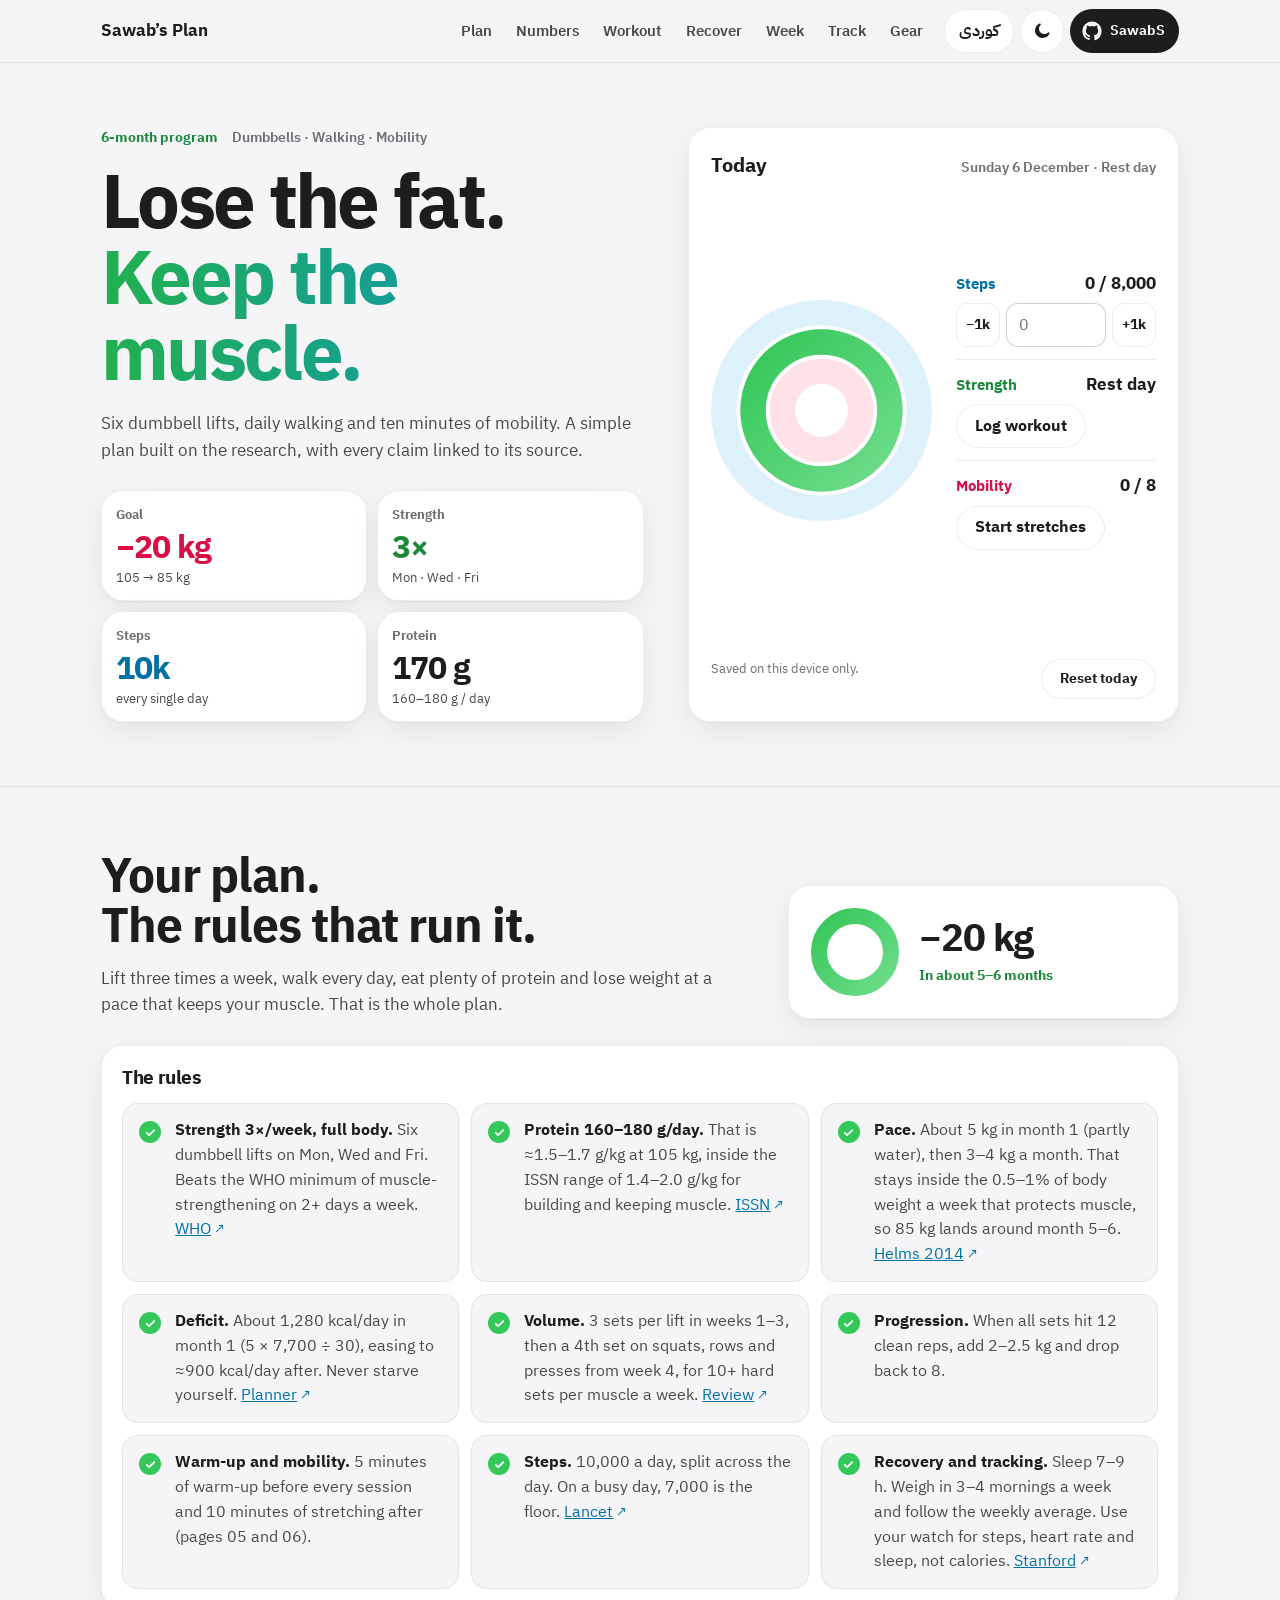
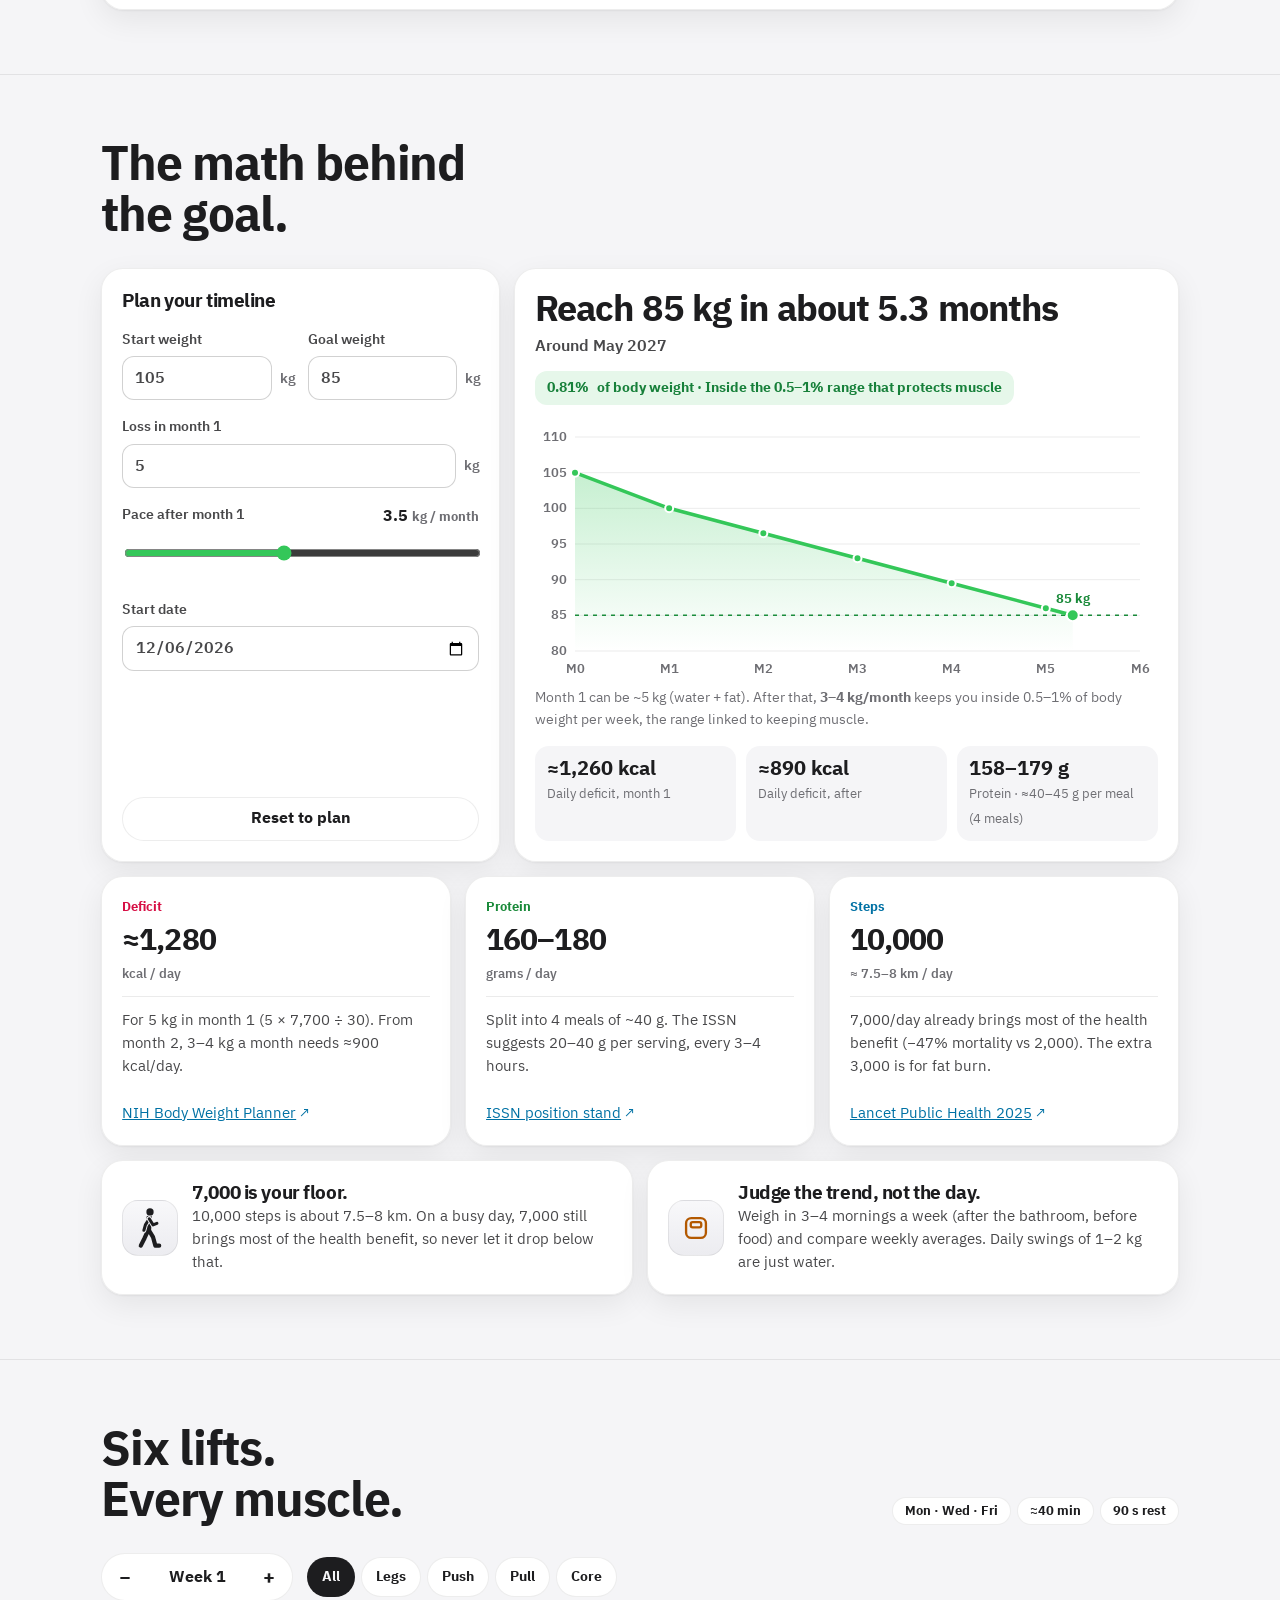
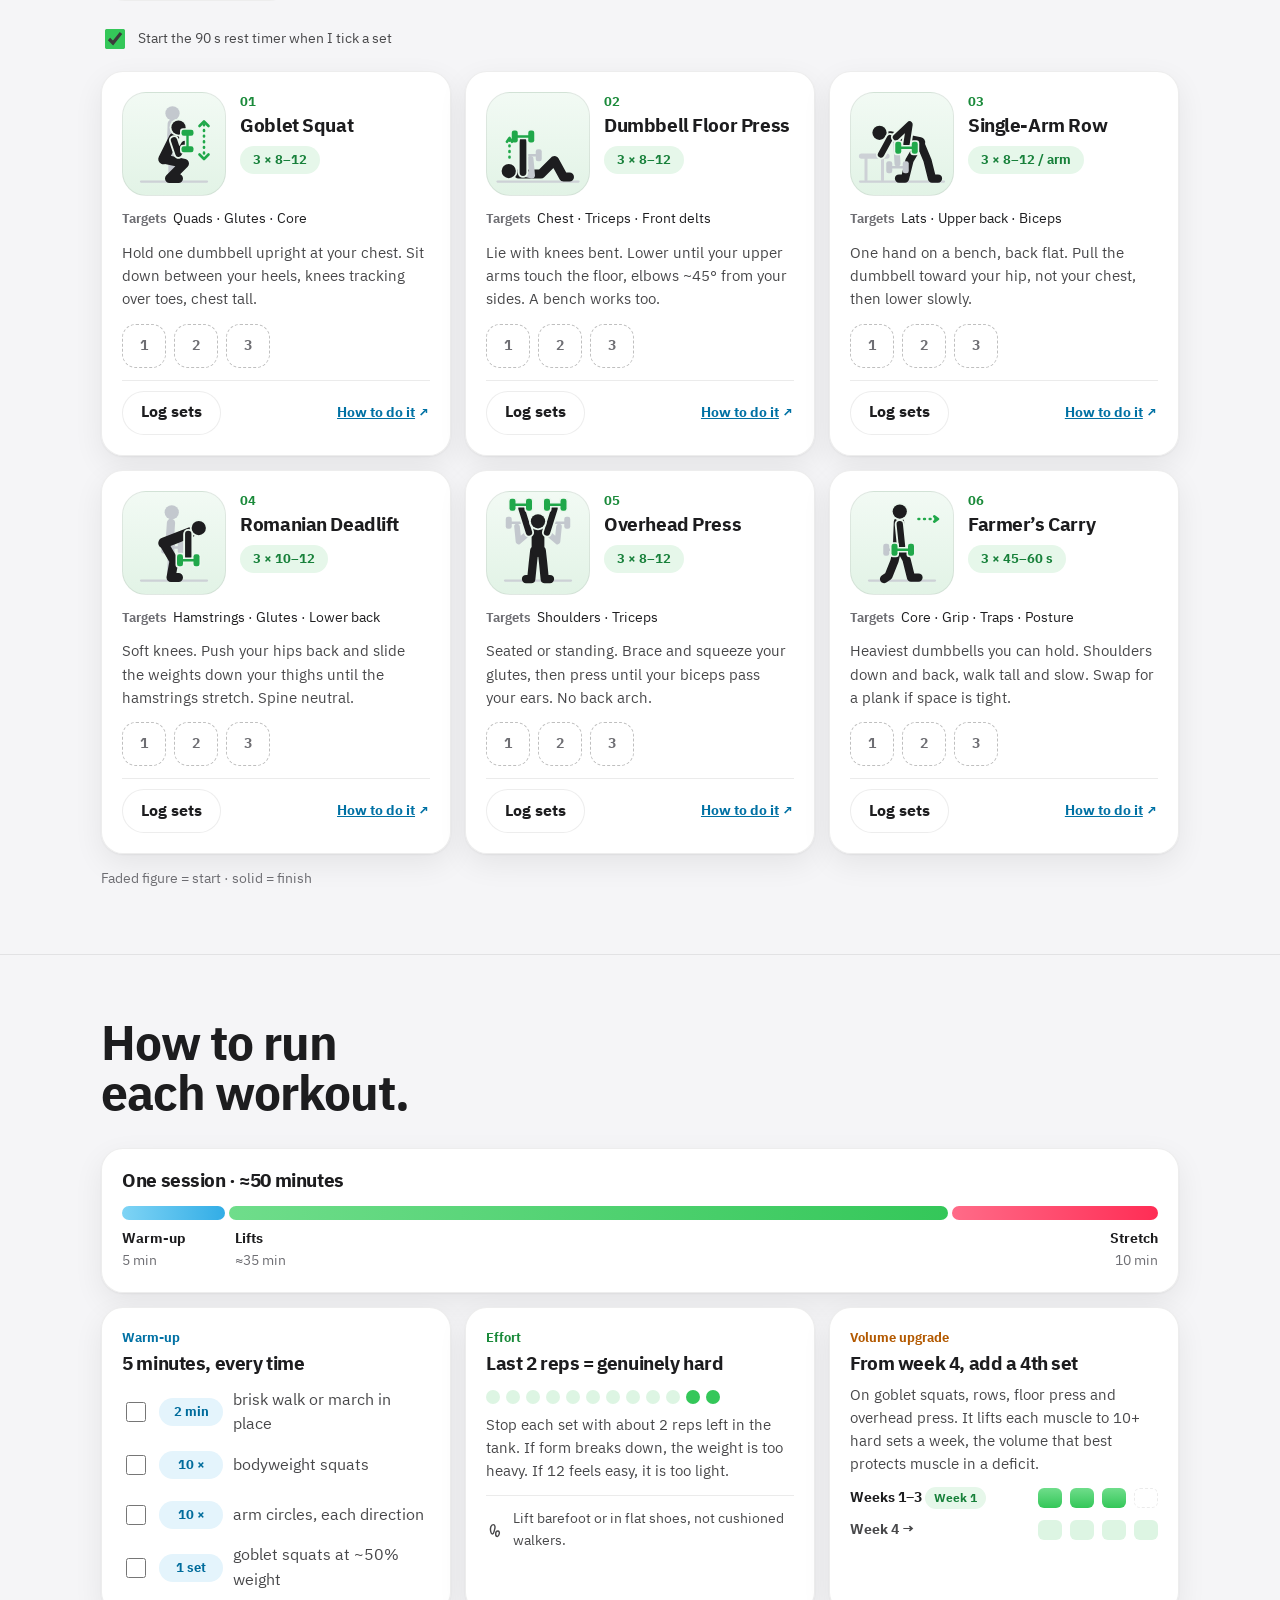
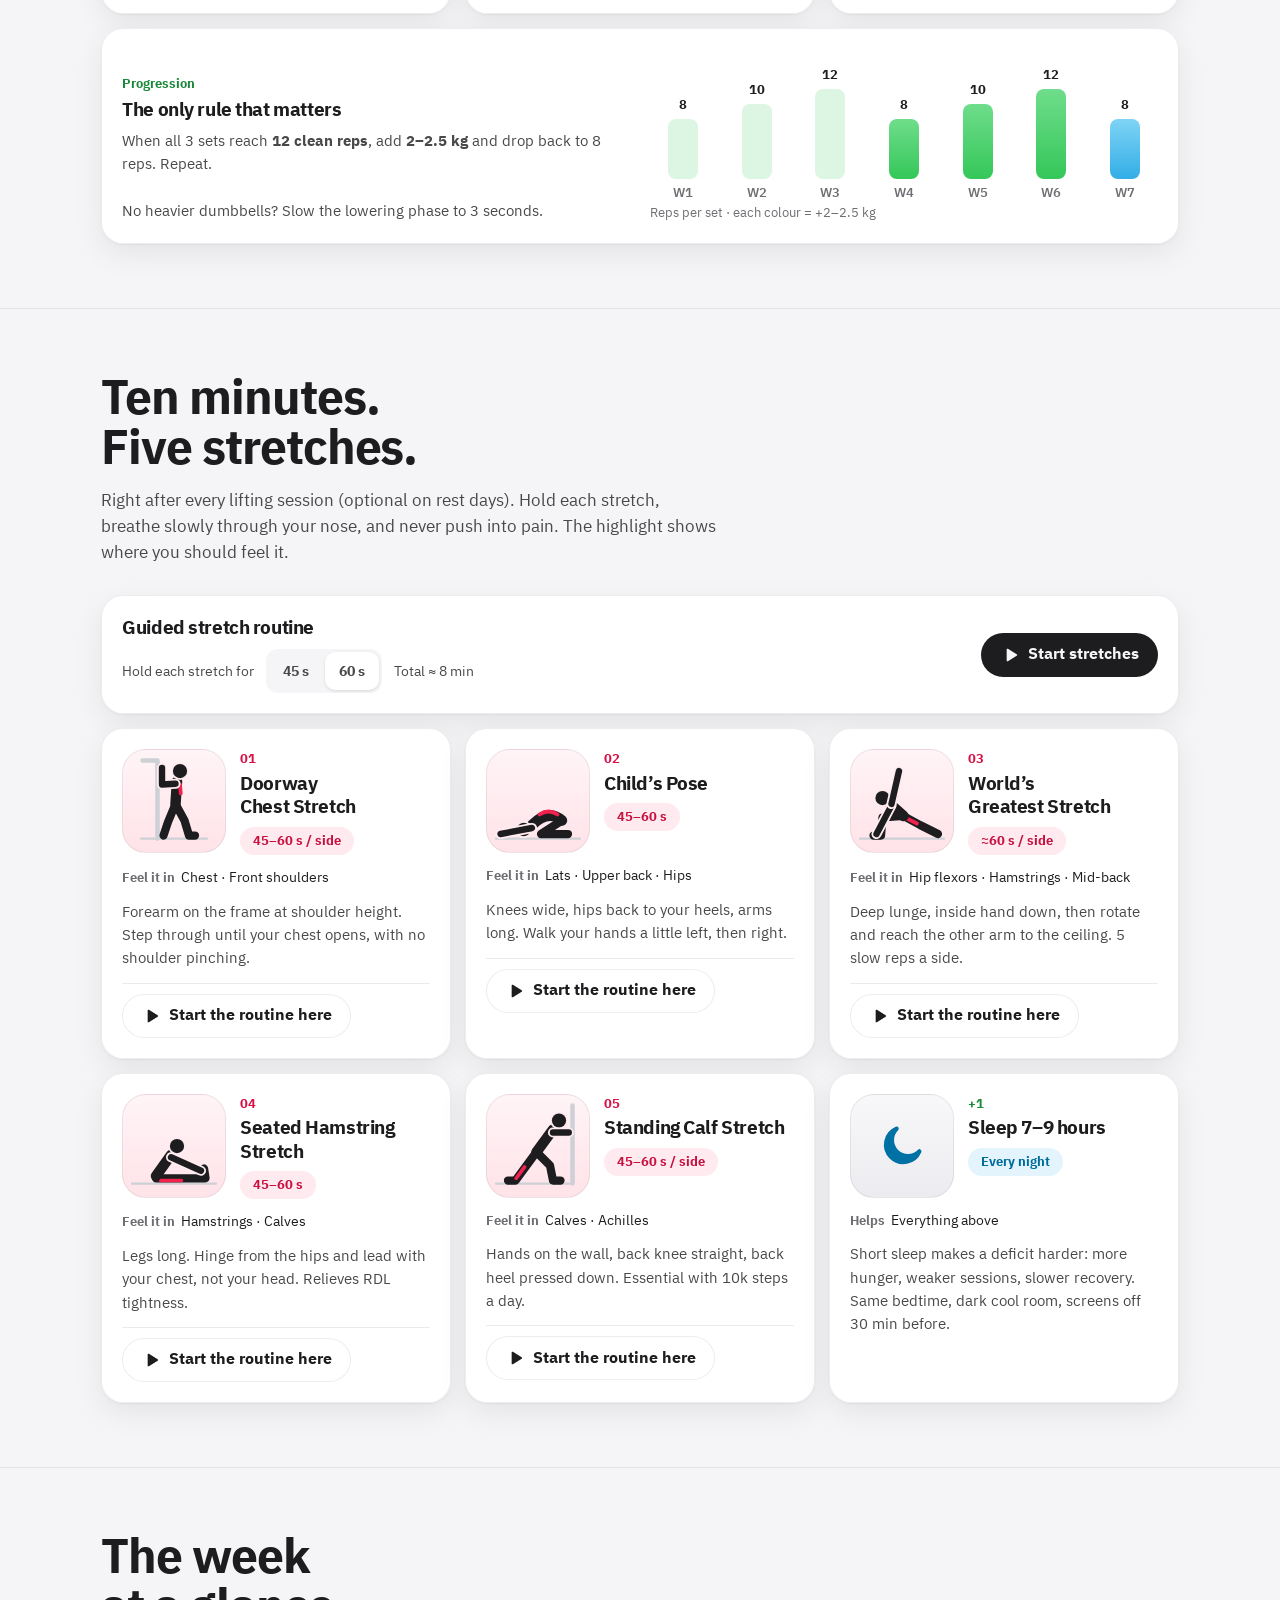
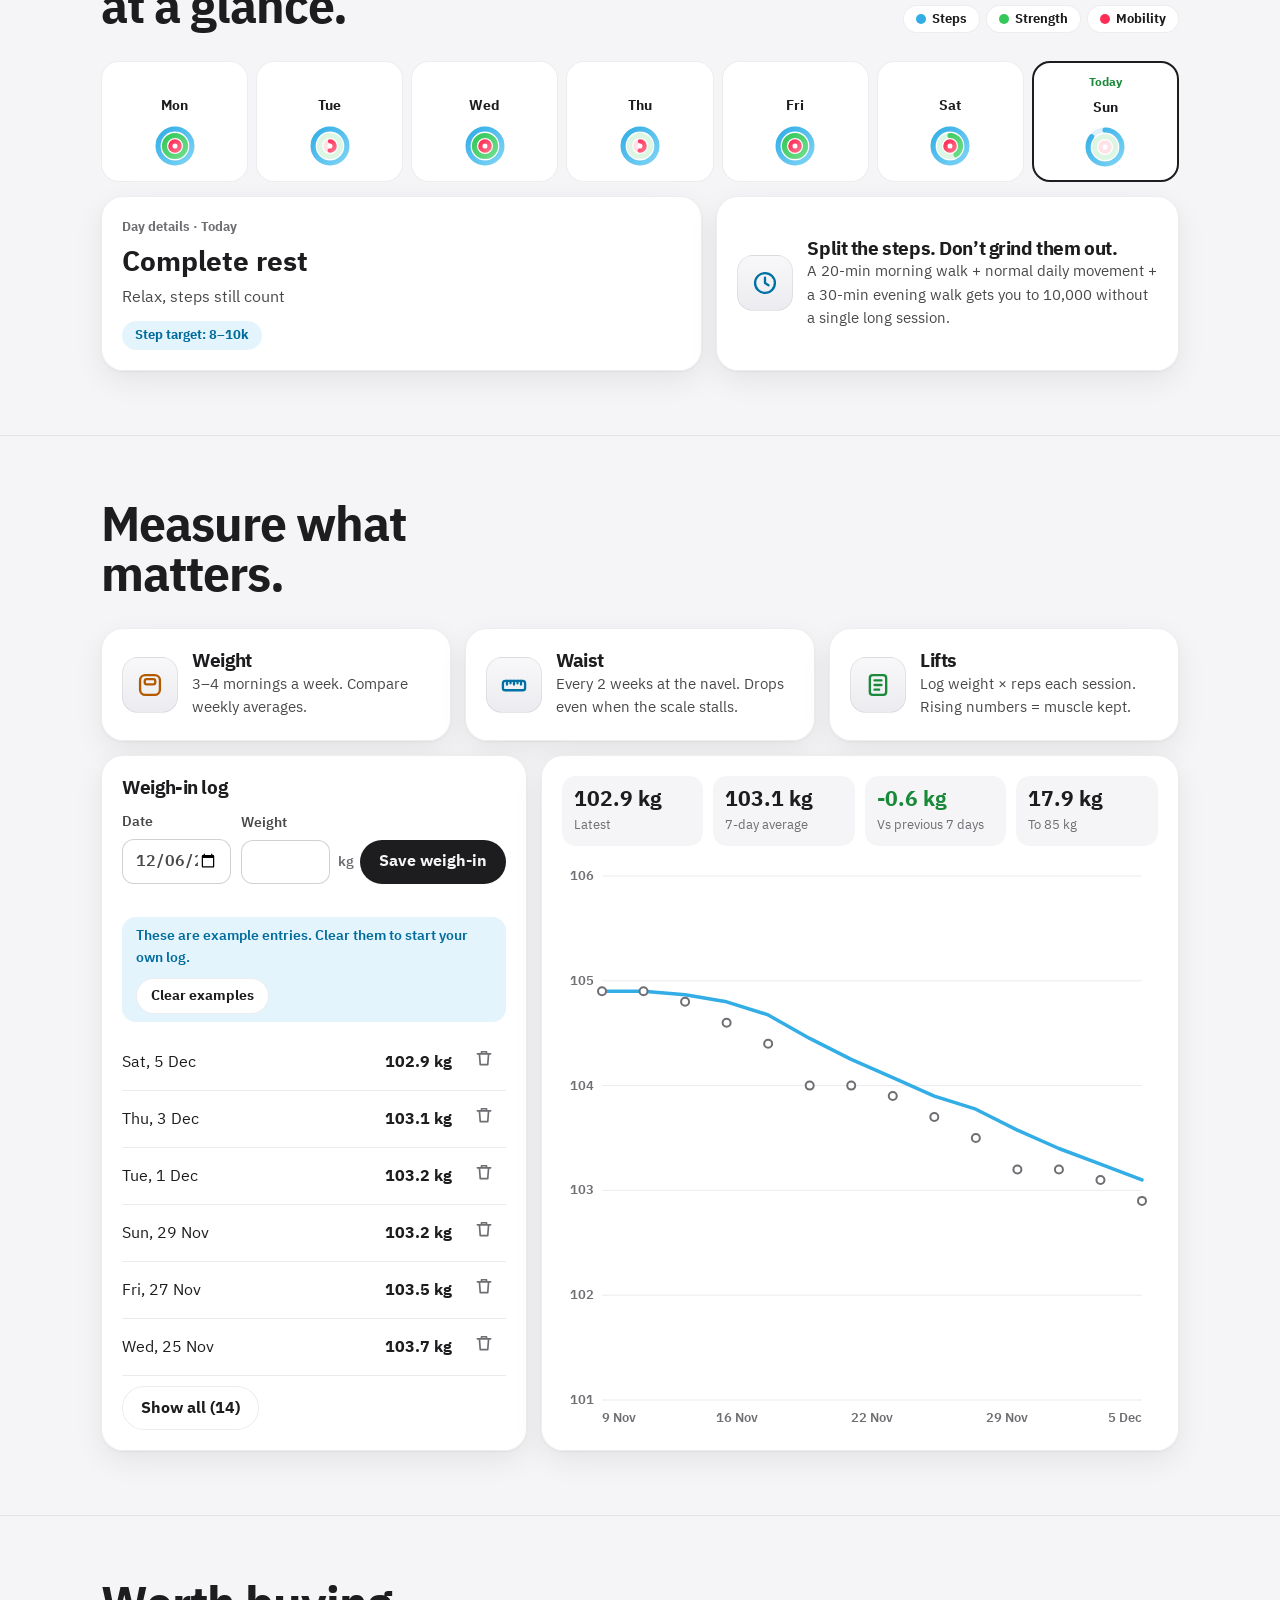
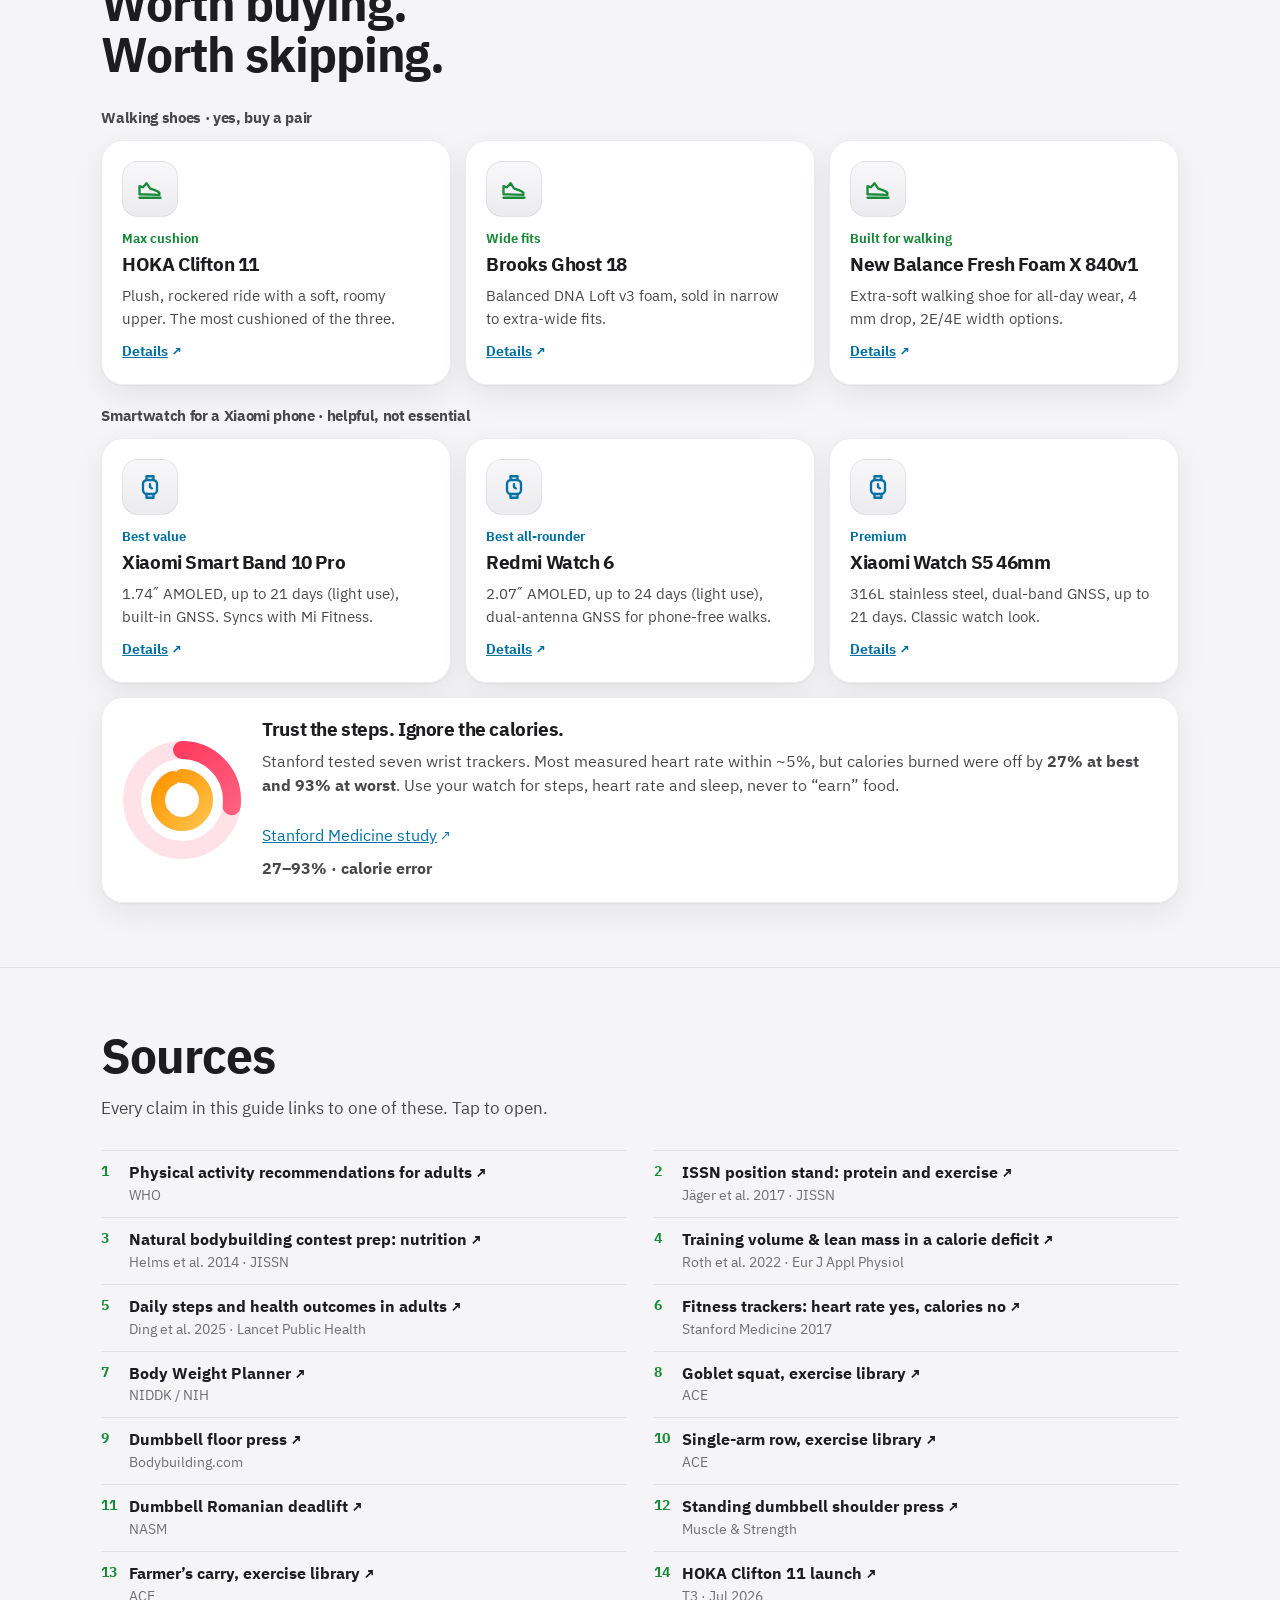
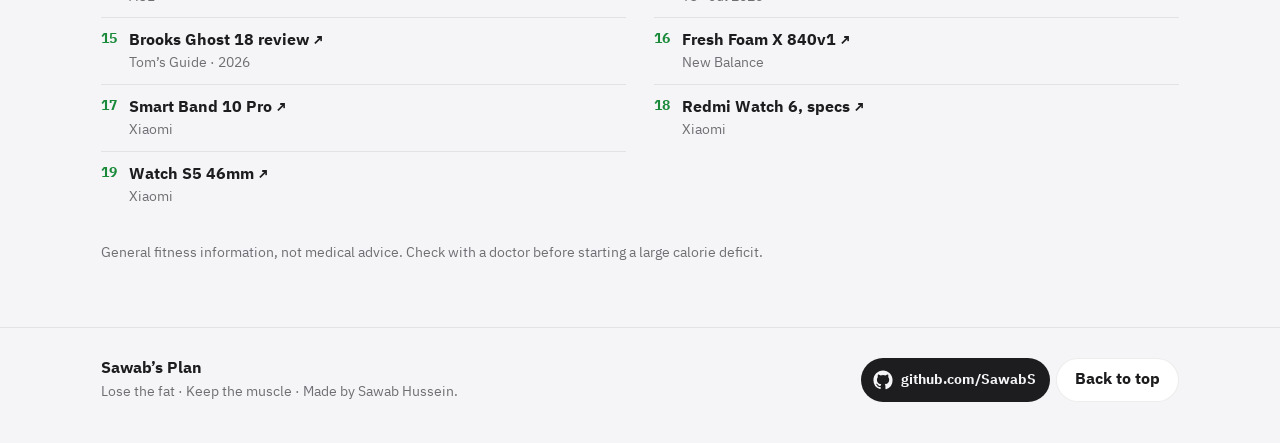
==== commit 5bdfcffc: "Refine Halo visuals and design system" ====
--- a/examples/workout-plan/index.html
+++ b/examples/workout-plan/index.html
@@ -142,7 +142,7 @@
  .acts .lang{min-height:32px;height:32px;padding:0 12px;margin-inline-end:4px;font-size:13px;border:0;background:var(--sep);color:var(--ink)}
 }
 @media(max-width:360px){.brand{font-size:15px}.acts .btn.ic,.acts .gh{width:38px}}
-@media(max-width:340px){.brand{font-size:14px;gap:6px}.acts .lang{padding:0 9px;margin-inline-end:2px}.brand .bn{position:absolute;width:1px;height:1px;overflow:hidden;clip:rect(0 0 0 0);white-space:nowrap}}
+@media(max-width:340px){.brand{font-size:14px;gap:6px}.acts .lang{padding:0 9px;margin-inline-end:2px}.brand{white-space:normal;line-height:1.15;max-width:7.5em;font-size:13.5px}}
 @media(min-width:1180px){.links{display:flex}#menuBtn{display:none}.menu{display:none!important}}
 /* hero */
 .hero{display:grid;gap:28px;align-items:center}
@@ -391,7 +391,7 @@
 <a class="skip" href="#main" data-u="skip">Skip to content</a>
 <header class="nav">
  <div class="wrap">
-  <a class="brand" href="#today"><svg viewBox="0 0 30 30" aria-hidden="true"><circle cx="15" cy="15" r="12" fill="none" stroke="var(--trackR)" stroke-width="4"/><circle cx="15" cy="15" r="12" fill="none" stroke="var(--red)" stroke-width="4" stroke-dasharray="62 100" stroke-linecap="round" transform="rotate(-90 15 15)"/><circle cx="15" cy="15" r="6.5" fill="none" stroke="var(--trackG)" stroke-width="4"/><circle cx="15" cy="15" r="6.5" fill="none" stroke="var(--green)" stroke-width="4" stroke-dasharray="30 100" stroke-linecap="round" transform="rotate(-90 15 15)"/></svg><span class="bn" data-u="brand">Sawab’s Plan</span></a>
+  <a class="brand" href="#today"><span class="bn" data-u="brand">Sawab’s Plan</span></a>
   <nav class="links" id="links" aria-label="Sections"></nav>
   <div class="acts">
    <button class="btn lang" id="langBtn" type="button" lang="ckb">کوردی</button>
@@ -408,7 +408,7 @@
 <dialog id="rtDlg"><div class="dlg" id="rtBody"></div></dialog>
 <div class="pill" id="pill" hidden role="timer" aria-live="off"></div>
 <div class="toast" id="toast" hidden role="status" aria-live="polite"></div>
-<script type="application/json" id="data">{"ex":[{"id":"goblet_squat","name":"Goblet Squat","mus":"Quads · Glutes · Core","sets":"3 × 8–12","cue":"Hold one dumbbell upright at your chest. Sit down between your heels, knees tracking over toes, chest tall.","url":"https://acefitness.org/education-and-resources/lifestyle/exercise-library/362/goblet-squat","cat":"legs","plus":true,"svg":"<svg xmlns=\"http://www.w3.org/2000/svg\" aria-hidden=\"true\" focusable=\"false\" viewBox=\"0 0 120 120\"><line x1=\"16\" y1=\"110\" x2=\"104\" y2=\"110\" stroke=\"var(--ic-mut)\" stroke-width=\"3\" stroke-linecap=\"round\"/><polyline points=\"58,106 58,84 56,62 57,33\" fill=\"none\" stroke=\"var(--ic-ghost)\" stroke-width=\"11\" stroke-linecap=\"round\" stroke-linejoin=\"round\"/><circle cx=\"58\" cy=\"19\" r=\"9.5\" fill=\"var(--ic-ghost)\"/><polyline points=\"66,106 54,106 74,86 46,80\" fill=\"none\" stroke=\"var(--ic-fg)\" stroke-width=\"12\" stroke-linecap=\"round\" stroke-linejoin=\"round\"/><polyline points=\"46,80 60,52\" fill=\"none\" stroke=\"var(--ic-fg)\" stroke-width=\"14\" stroke-linecap=\"round\" stroke-linejoin=\"round\"/><circle cx=\"66\" cy=\"38\" r=\"12.0\" fill=\"var(--ic-ko)\"/><circle cx=\"66\" cy=\"38\" r=\"9.5\" fill=\"var(--ic-fg)\"/><polyline points=\"60,55 66,73 74,60\" fill=\"none\" stroke=\"var(--ic-ko)\" stroke-width=\"13.5\" stroke-linecap=\"round\" stroke-linejoin=\"round\"/><polyline points=\"60,55 66,73 74,60\" fill=\"none\" stroke=\"var(--ic-fg)\" stroke-width=\"8.5\" stroke-linecap=\"round\" stroke-linejoin=\"round\"/><rect x=\"74.4\" y=\"44\" width=\"7.2\" height=\"24\" rx=\"4\" fill=\"var(--ic-ko)\"/><rect x=\"68\" y=\"39\" width=\"20\" height=\"12\" rx=\"4\" fill=\"var(--ic-ko)\"/><rect x=\"68\" y=\"61\" width=\"20\" height=\"12\" rx=\"4\" fill=\"var(--ic-ko)\"/><rect x=\"76.4\" y=\"46\" width=\"3.2\" height=\"20\" rx=\"1.6\" fill=\"var(--ic-acc)\"/><rect x=\"70\" y=\"41\" width=\"16\" height=\"8\" rx=\"3\" fill=\"var(--ic-acc)\"/><rect x=\"70\" y=\"63\" width=\"16\" height=\"8\" rx=\"3\" fill=\"var(--ic-acc)\"/><line x1=\"100\" y1=\"34\" x2=\"100\" y2=\"76\" stroke=\"var(--ic-acc)\" stroke-width=\"3.5\" stroke-linecap=\"round\" stroke-dasharray=\"1 6.5\"/><polyline points=\"94,36 100,30 106,36\" fill=\"none\" stroke=\"var(--ic-acc)\" stroke-width=\"3.5\" stroke-linecap=\"round\" stroke-linejoin=\"round\"/><polyline points=\"94,74 100,80 106,74\" fill=\"none\" stroke=\"var(--ic-acc)\" stroke-width=\"3.5\" stroke-linecap=\"round\" stroke-linejoin=\"round\"/><\/svg>"},{"id":"floor_press","name":"Dumbbell Floor Press","mus":"Chest · Triceps · Front delts","sets":"3 × 8–12","cue":"Lie with knees bent. Lower until your upper arms touch the floor, elbows ~45° from your sides. A bench works too.","url":"https://www.bodybuilding.com/exercises/dumbbell-floor-press","cat":"push","plus":true,"svg":"<svg xmlns=\"http://www.w3.org/2000/svg\" aria-hidden=\"true\" focusable=\"false\" viewBox=\"0 0 120 120\"><line x1=\"6\" y1=\"110\" x2=\"114\" y2=\"110\" stroke=\"var(--ic-mut)\" stroke-width=\"3\" stroke-linecap=\"round\"/><polyline points=\"102,104 94,104 82,82 64,100 34,100\" fill=\"none\" stroke=\"var(--ic-fg)\" stroke-width=\"12\" stroke-linecap=\"round\" stroke-linejoin=\"round\"/><circle cx=\"21\" cy=\"96\" r=\"12.0\" fill=\"var(--ic-ko)\"/><circle cx=\"21\" cy=\"96\" r=\"9.5\" fill=\"var(--ic-fg)\"/><polyline points=\"40,99 52,102 50,80\" fill=\"none\" stroke=\"var(--ic-ghost)\" stroke-width=\"8\" stroke-linecap=\"round\" stroke-linejoin=\"round\"/><rect x=\"40\" y=\"73.4\" width=\"20\" height=\"3.2\" rx=\"1.6\" fill=\"var(--ic-ghost)\"/><rect x=\"35\" y=\"67\" width=\"8\" height=\"16\" rx=\"3\" fill=\"var(--ic-ghost)\"/><rect x=\"57\" y=\"67\" width=\"8\" height=\"16\" rx=\"3\" fill=\"var(--ic-ghost)\"/><polyline points=\"40,98 40,56\" fill=\"none\" stroke=\"var(--ic-ko)\" stroke-width=\"14\" stroke-linecap=\"round\" stroke-linejoin=\"round\"/><polyline points=\"40,98 40,56\" fill=\"none\" stroke=\"var(--ic-fg)\" stroke-width=\"9\" stroke-linecap=\"round\" stroke-linejoin=\"round\"/><rect x=\"28\" y=\"46.4\" width=\"24\" height=\"7.2\" rx=\"4\" fill=\"var(--ic-ko)\"/><rect x=\"23\" y=\"40\" width=\"12\" height=\"20\" rx=\"4\" fill=\"var(--ic-ko)\"/><rect x=\"45\" y=\"40\" width=\"12\" height=\"20\" rx=\"4\" fill=\"var(--ic-ko)\"/><rect x=\"30\" y=\"48.4\" width=\"20\" height=\"3.2\" rx=\"1.6\" fill=\"var(--ic-acc)\"/><rect x=\"25\" y=\"42\" width=\"8\" height=\"16\" rx=\"3\" fill=\"var(--ic-acc)\"/><rect x=\"47\" y=\"42\" width=\"8\" height=\"16\" rx=\"3\" fill=\"var(--ic-acc)\"/><line x1=\"22\" y1=\"78\" x2=\"22\" y2=\"52\" stroke=\"var(--ic-acc)\" stroke-width=\"3.5\" stroke-linecap=\"round\" stroke-dasharray=\"1 6.5\"/><polyline points=\"25.4,57.0 22,52 18.6,57.0\" fill=\"none\" stroke=\"var(--ic-acc)\" stroke-width=\"3.5\" stroke-linecap=\"round\" stroke-linejoin=\"round\"/><\/svg>"},{"id":"single_arm_row","name":"Single-Arm Row","mus":"Lats · Upper back · Biceps","sets":"3 × 8–12 / arm","cue":"One hand on a bench, back flat. Pull the dumbbell toward your hip, not your chest, then lower slowly.","url":"https://www.acefitness.org/exercise-library-details/3/126/","cat":"pull","plus":true,"svg":"<svg xmlns=\"http://www.w3.org/2000/svg\" aria-hidden=\"true\" focusable=\"false\" viewBox=\"0 0 120 120\"><line x1=\"4\" y1=\"110\" x2=\"116\" y2=\"110\" stroke=\"var(--ic-mut)\" stroke-width=\"3\" stroke-linecap=\"round\"/><polyline points=\"6,76 40,76\" fill=\"none\" stroke=\"var(--ic-mut)\" stroke-width=\"7\" stroke-linecap=\"round\" stroke-linejoin=\"round\"/><polyline points=\"12,76 12,108\" fill=\"none\" stroke=\"var(--ic-mut)\" stroke-width=\"4\" stroke-linecap=\"round\" stroke-linejoin=\"round\"/><polyline points=\"34,76 34,108\" fill=\"none\" stroke=\"var(--ic-mut)\" stroke-width=\"4\" stroke-linecap=\"round\" stroke-linejoin=\"round\"/><polyline points=\"56,106 64,106 70,82 84,58 94,82 100,106 108,106\" fill=\"none\" stroke=\"var(--ic-fg)\" stroke-width=\"11\" stroke-linecap=\"round\" stroke-linejoin=\"round\"/><polyline points=\"84,58 44,50\" fill=\"none\" stroke=\"var(--ic-fg)\" stroke-width=\"14\" stroke-linecap=\"round\" stroke-linejoin=\"round\"/><circle cx=\"30\" cy=\"45\" r=\"12.0\" fill=\"var(--ic-ko)\"/><circle cx=\"30\" cy=\"45\" r=\"9.5\" fill=\"var(--ic-fg)\"/><polyline points=\"44,52 32,74\" fill=\"none\" stroke=\"var(--ic-ko)\" stroke-width=\"13.5\" stroke-linecap=\"round\" stroke-linejoin=\"round\"/><polyline points=\"44,52 32,74\" fill=\"none\" stroke=\"var(--ic-fg)\" stroke-width=\"8.5\" stroke-linecap=\"round\" stroke-linejoin=\"round\"/><polyline points=\"52,53 54,86\" fill=\"none\" stroke=\"var(--ic-ghost)\" stroke-width=\"8\" stroke-linecap=\"round\" stroke-linejoin=\"round\"/><rect x=\"44\" y=\"89.4\" width=\"20\" height=\"3.2\" rx=\"1.6\" fill=\"var(--ic-ghost)\"/><rect x=\"39\" y=\"83\" width=\"8\" height=\"16\" rx=\"3\" fill=\"var(--ic-ghost)\"/><rect x=\"61\" y=\"83\" width=\"8\" height=\"16\" rx=\"3\" fill=\"var(--ic-ghost)\"/><polyline points=\"52,51 70,34 66,60\" fill=\"none\" stroke=\"var(--ic-ko)\" stroke-width=\"13.5\" stroke-linecap=\"round\" stroke-linejoin=\"round\"/><polyline points=\"52,51 70,34 66,60\" fill=\"none\" stroke=\"var(--ic-fg)\" stroke-width=\"8.5\" stroke-linecap=\"round\" stroke-linejoin=\"round\"/><rect x=\"54\" y=\"61.4\" width=\"24\" height=\"7.2\" rx=\"4\" fill=\"var(--ic-ko)\"/><rect x=\"49\" y=\"55\" width=\"12\" height=\"20\" rx=\"4\" fill=\"var(--ic-ko)\"/><rect x=\"71\" y=\"55\" width=\"12\" height=\"20\" rx=\"4\" fill=\"var(--ic-ko)\"/><rect x=\"56\" y=\"63.4\" width=\"20\" height=\"3.2\" rx=\"1.6\" fill=\"var(--ic-acc)\"/><rect x=\"51\" y=\"57\" width=\"8\" height=\"16\" rx=\"3\" fill=\"var(--ic-acc)\"/><rect x=\"73\" y=\"57\" width=\"8\" height=\"16\" rx=\"3\" fill=\"var(--ic-acc)\"/><\/svg>"},{"id":"rdl","name":"Romanian Deadlift","mus":"Hamstrings · Glutes · Lower back","sets":"3 × 10–12","cue":"Soft knees. Push your hips back and slide the weights down your thighs until the hamstrings stretch. Spine neutral.","url":"https://www.nasm.org/resource-center/exercise-library/dumbbell-romanian-deadlift","cat":"legs","plus":false,"svg":"<svg xmlns=\"http://www.w3.org/2000/svg\" aria-hidden=\"true\" focusable=\"false\" viewBox=\"0 0 120 120\"><line x1=\"16\" y1=\"110\" x2=\"104\" y2=\"110\" stroke=\"var(--ic-mut)\" stroke-width=\"3\" stroke-linecap=\"round\"/><polyline points=\"56,106 57,84 54,62 56,33\" fill=\"none\" stroke=\"var(--ic-ghost)\" stroke-width=\"11\" stroke-linecap=\"round\" stroke-linejoin=\"round\"/><circle cx=\"57\" cy=\"19\" r=\"9.5\" fill=\"var(--ic-ghost)\"/><polyline points=\"56,35 58,62\" fill=\"none\" stroke=\"var(--ic-ghost)\" stroke-width=\"7\" stroke-linecap=\"round\" stroke-linejoin=\"round\"/><rect x=\"48\" y=\"64.4\" width=\"20\" height=\"3.2\" rx=\"1.6\" fill=\"var(--ic-ghost)\"/><rect x=\"43\" y=\"58\" width=\"8\" height=\"16\" rx=\"3\" fill=\"var(--ic-ghost)\"/><rect x=\"65\" y=\"58\" width=\"8\" height=\"16\" rx=\"3\" fill=\"var(--ic-ghost)\"/><polyline points=\"66,106 56,106 60,84 46,60\" fill=\"none\" stroke=\"var(--ic-fg)\" stroke-width=\"12\" stroke-linecap=\"round\" stroke-linejoin=\"round\"/><polyline points=\"46,60 82,46\" fill=\"none\" stroke=\"var(--ic-fg)\" stroke-width=\"14\" stroke-linecap=\"round\" stroke-linejoin=\"round\"/><circle cx=\"93\" cy=\"40\" r=\"12.0\" fill=\"var(--ic-ko)\"/><circle cx=\"93\" cy=\"40\" r=\"9.5\" fill=\"var(--ic-fg)\"/><polyline points=\"79,48 79,78\" fill=\"none\" stroke=\"var(--ic-ko)\" stroke-width=\"13.5\" stroke-linecap=\"round\" stroke-linejoin=\"round\"/><polyline points=\"79,48 79,78\" fill=\"none\" stroke=\"var(--ic-fg)\" stroke-width=\"8.5\" stroke-linecap=\"round\" stroke-linejoin=\"round\"/><rect x=\"67\" y=\"79.4\" width=\"24\" height=\"7.2\" rx=\"4\" fill=\"var(--ic-ko)\"/><rect x=\"62\" y=\"73\" width=\"12\" height=\"20\" rx=\"4\" fill=\"var(--ic-ko)\"/><rect x=\"84\" y=\"73\" width=\"12\" height=\"20\" rx=\"4\" fill=\"var(--ic-ko)\"/><rect x=\"69\" y=\"81.4\" width=\"20\" height=\"3.2\" rx=\"1.6\" fill=\"var(--ic-acc)\"/><rect x=\"64\" y=\"75\" width=\"8\" height=\"16\" rx=\"3\" fill=\"var(--ic-acc)\"/><rect x=\"86\" y=\"75\" width=\"8\" height=\"16\" rx=\"3\" fill=\"var(--ic-acc)\"/><\/svg>"},{"id":"overhead_press","name":"Overhead Press","mus":"Shoulders · Triceps","sets":"3 × 8–12","cue":"Seated or standing. Brace and squeeze your glutes, then press until your biceps pass your ears. No back arch.","url":"https://www.muscleandstrength.com/exercises/standing-dumbbell-press.html","cat":"push","plus":true,"svg":"<svg xmlns=\"http://www.w3.org/2000/svg\" aria-hidden=\"true\" focusable=\"false\" viewBox=\"0 0 120 120\"><line x1=\"16\" y1=\"110\" x2=\"104\" y2=\"110\" stroke=\"var(--ic-mut)\" stroke-width=\"3\" stroke-linecap=\"round\"/><polyline points=\"44,108 51,108 53,88 55,70 65,70 67,88 69,108 76,108\" fill=\"none\" stroke=\"var(--ic-fg)\" stroke-width=\"11\" stroke-linecap=\"round\" stroke-linejoin=\"round\"/><polyline points=\"60,70 60,46\" fill=\"none\" stroke=\"var(--ic-fg)\" stroke-width=\"17\" stroke-linecap=\"round\" stroke-linejoin=\"round\"/><polyline points=\"48,46 34,58 32,38\" fill=\"none\" stroke=\"var(--ic-ghost)\" stroke-width=\"7.5\" stroke-linecap=\"round\" stroke-linejoin=\"round\"/><polyline points=\"72,46 86,58 88,38\" fill=\"none\" stroke=\"var(--ic-ghost)\" stroke-width=\"7.5\" stroke-linecap=\"round\" stroke-linejoin=\"round\"/><rect x=\"22\" y=\"31.4\" width=\"20\" height=\"3.2\" rx=\"1.6\" fill=\"var(--ic-ghost)\"/><rect x=\"17\" y=\"25\" width=\"8\" height=\"16\" rx=\"3\" fill=\"var(--ic-ghost)\"/><rect x=\"39\" y=\"25\" width=\"8\" height=\"16\" rx=\"3\" fill=\"var(--ic-ghost)\"/><rect x=\"78\" y=\"31.4\" width=\"20\" height=\"3.2\" rx=\"1.6\" fill=\"var(--ic-ghost)\"/><rect x=\"73\" y=\"25\" width=\"8\" height=\"16\" rx=\"3\" fill=\"var(--ic-ghost)\"/><rect x=\"95\" y=\"25\" width=\"8\" height=\"16\" rx=\"3\" fill=\"var(--ic-ghost)\"/><polyline points=\"48,46 38,14\" fill=\"none\" stroke=\"var(--ic-ko)\" stroke-width=\"13.5\" stroke-linecap=\"round\" stroke-linejoin=\"round\"/><polyline points=\"48,46 38,14\" fill=\"none\" stroke=\"var(--ic-fg)\" stroke-width=\"8.5\" stroke-linecap=\"round\" stroke-linejoin=\"round\"/><polyline points=\"72,46 82,14\" fill=\"none\" stroke=\"var(--ic-ko)\" stroke-width=\"13.5\" stroke-linecap=\"round\" stroke-linejoin=\"round\"/><polyline points=\"72,46 82,14\" fill=\"none\" stroke=\"var(--ic-fg)\" stroke-width=\"8.5\" stroke-linecap=\"round\" stroke-linejoin=\"round\"/><circle cx=\"60\" cy=\"31\" r=\"12.0\" fill=\"var(--ic-ko)\"/><circle cx=\"60\" cy=\"31\" r=\"9.5\" fill=\"var(--ic-fg)\"/><rect x=\"25\" y=\"5.4\" width=\"24\" height=\"7.2\" rx=\"4\" fill=\"var(--ic-ko)\"/><rect x=\"20\" y=\"-1\" width=\"12\" height=\"20\" rx=\"4\" fill=\"var(--ic-ko)\"/><rect x=\"42\" y=\"-1\" width=\"12\" height=\"20\" rx=\"4\" fill=\"var(--ic-ko)\"/><rect x=\"27\" y=\"7.4\" width=\"20\" height=\"3.2\" rx=\"1.6\" fill=\"var(--ic-acc)\"/><rect x=\"22\" y=\"1\" width=\"8\" height=\"16\" rx=\"3\" fill=\"var(--ic-acc)\"/><rect x=\"44\" y=\"1\" width=\"8\" height=\"16\" rx=\"3\" fill=\"var(--ic-acc)\"/><rect x=\"71\" y=\"5.4\" width=\"24\" height=\"7.2\" rx=\"4\" fill=\"var(--ic-ko)\"/><rect x=\"66\" y=\"-1\" width=\"12\" height=\"20\" rx=\"4\" fill=\"var(--ic-ko)\"/><rect x=\"88\" y=\"-1\" width=\"12\" height=\"20\" rx=\"4\" fill=\"var(--ic-ko)\"/><rect x=\"73\" y=\"7.4\" width=\"20\" height=\"3.2\" rx=\"1.6\" fill=\"var(--ic-acc)\"/><rect x=\"68\" y=\"1\" width=\"8\" height=\"16\" rx=\"3\" fill=\"var(--ic-acc)\"/><rect x=\"90\" y=\"1\" width=\"8\" height=\"16\" rx=\"3\" fill=\"var(--ic-acc)\"/><\/svg>"},{"id":"farmers_carry","name":"Farmer’s Carry","mus":"Core · Grip · Traps · Posture","sets":"3 × 45–60 s","cue":"Heaviest dumbbells you can hold. Shoulders down and back, walk tall and slow. Swap for a plank if space is tight.","url":"https://www.acefitness.org/education-and-resources/lifestyle/exercise-library/359/farmer-s-carry","cat":"core","plus":false,"svg":"<svg xmlns=\"http://www.w3.org/2000/svg\" aria-hidden=\"true\" focusable=\"false\" viewBox=\"0 0 120 120\"><line x1=\"16\" y1=\"110\" x2=\"104\" y2=\"110\" stroke=\"var(--ic-mut)\" stroke-width=\"3\" stroke-linecap=\"round\"/><polyline points=\"54,35 51,64\" fill=\"none\" stroke=\"var(--ic-ghost)\" stroke-width=\"7.5\" stroke-linecap=\"round\" stroke-linejoin=\"round\"/><rect x=\"40\" y=\"67.4\" width=\"20\" height=\"3.2\" rx=\"1.6\" fill=\"var(--ic-ghost)\"/><rect x=\"35\" y=\"61\" width=\"8\" height=\"16\" rx=\"3\" fill=\"var(--ic-ghost)\"/><rect x=\"57\" y=\"61\" width=\"8\" height=\"16\" rx=\"3\" fill=\"var(--ic-ghost)\"/><polyline points=\"36,108 42,104 50,84 55,62 66,82 72,106 82,106\" fill=\"none\" stroke=\"var(--ic-fg)\" stroke-width=\"11\" stroke-linecap=\"round\" stroke-linejoin=\"round\"/><polyline points=\"55,62 56,32\" fill=\"none\" stroke=\"var(--ic-fg)\" stroke-width=\"14\" stroke-linecap=\"round\" stroke-linejoin=\"round\"/><circle cx=\"57\" cy=\"18\" r=\"12.0\" fill=\"var(--ic-ko)\"/><circle cx=\"57\" cy=\"18\" r=\"9.5\" fill=\"var(--ic-fg)\"/><polyline points=\"57,35 60,64\" fill=\"none\" stroke=\"var(--ic-ko)\" stroke-width=\"13.5\" stroke-linecap=\"round\" stroke-linejoin=\"round\"/><polyline points=\"57,35 60,64\" fill=\"none\" stroke=\"var(--ic-fg)\" stroke-width=\"8.5\" stroke-linecap=\"round\" stroke-linejoin=\"round\"/><rect x=\"49\" y=\"65.4\" width=\"24\" height=\"7.2\" rx=\"4\" fill=\"var(--ic-ko)\"/><rect x=\"44\" y=\"59\" width=\"12\" height=\"20\" rx=\"4\" fill=\"var(--ic-ko)\"/><rect x=\"66\" y=\"59\" width=\"12\" height=\"20\" rx=\"4\" fill=\"var(--ic-ko)\"/><rect x=\"51\" y=\"67.4\" width=\"20\" height=\"3.2\" rx=\"1.6\" fill=\"var(--ic-acc)\"/><rect x=\"46\" y=\"61\" width=\"8\" height=\"16\" rx=\"3\" fill=\"var(--ic-acc)\"/><rect x=\"68\" y=\"61\" width=\"8\" height=\"16\" rx=\"3\" fill=\"var(--ic-acc)\"/><line x1=\"82\" y1=\"28\" x2=\"108\" y2=\"28\" stroke=\"var(--ic-acc)\" stroke-width=\"3.5\" stroke-linecap=\"round\" stroke-dasharray=\"1 6.5\"/><polyline points=\"103.0,31.4 108,28 103.0,24.6\" fill=\"none\" stroke=\"var(--ic-acc)\" stroke-width=\"3.5\" stroke-linecap=\"round\" stroke-linejoin=\"round\"/><\/svg>"}],"st":[{"id":"doorway_chest","name":"Doorway Chest Stretch","tgt":"Chest · Front shoulders","time":"45–60 s / side","tip":"Forearm on the frame at shoulder height. Step through until your chest opens, with no shoulder pinching.","sides":true,"svg":"<svg xmlns=\"http://www.w3.org/2000/svg\" aria-hidden=\"true\" focusable=\"false\" viewBox=\"0 0 120 120\"><line x1=\"16\" y1=\"110\" x2=\"104\" y2=\"110\" stroke=\"var(--ic-mut)\" stroke-width=\"3\" stroke-linecap=\"round\"/><polyline points=\"18,6 38,6 38,110\" fill=\"none\" stroke=\"var(--ic-mut)\" stroke-width=\"6\" stroke-linecap=\"round\" stroke-linejoin=\"round\"/><polyline points=\"46,106 52,88 62,64 74,86 80,106 88,106\" fill=\"none\" stroke=\"var(--ic-fg)\" stroke-width=\"11\" stroke-linecap=\"round\" stroke-linejoin=\"round\"/><polyline points=\"62,64 64,34\" fill=\"none\" stroke=\"var(--ic-fg)\" stroke-width=\"14\" stroke-linecap=\"round\" stroke-linejoin=\"round\"/><circle cx=\"68\" cy=\"20\" r=\"12.0\" fill=\"var(--ic-ko)\"/><circle cx=\"68\" cy=\"20\" r=\"9.5\" fill=\"var(--ic-fg)\"/><polyline points=\"68,38 69,50\" fill=\"none\" stroke=\"var(--ic-acc2)\" stroke-width=\"5\" stroke-linecap=\"round\" stroke-linejoin=\"round\"/><polyline points=\"62,37 44,38 44,16\" fill=\"none\" stroke=\"var(--ic-ko)\" stroke-width=\"13.5\" stroke-linecap=\"round\" stroke-linejoin=\"round\"/><polyline points=\"62,37 44,38 44,16\" fill=\"none\" stroke=\"var(--ic-fg)\" stroke-width=\"8.5\" stroke-linecap=\"round\" stroke-linejoin=\"round\"/><\/svg>"},{"id":"childs_pose","name":"Child’s Pose","tgt":"Lats · Upper back · Hips","time":"45–60 s","tip":"Knees wide, hips back to your heels, arms long. Walk your hands a little left, then right.","sides":false,"svg":"<svg xmlns=\"http://www.w3.org/2000/svg\" aria-hidden=\"true\" focusable=\"false\" viewBox=\"0 0 120 120\"><line x1=\"4\" y1=\"110\" x2=\"116\" y2=\"110\" stroke=\"var(--ic-mut)\" stroke-width=\"3\" stroke-linecap=\"round\"/><polyline points=\"100,104 64,104 92,86\" fill=\"none\" stroke=\"var(--ic-fg)\" stroke-width=\"11\" stroke-linecap=\"round\" stroke-linejoin=\"round\"/><path d=\"M92,86 Q74,70 52,92\" fill=\"none\" stroke=\"var(--ic-fg)\" stroke-width=\"14\" stroke-linecap=\"round\"/><path d=\"M86,78 Q74,70 62,78\" fill=\"none\" stroke=\"var(--ic-acc2)\" stroke-width=\"5\" stroke-linecap=\"round\"/><circle cx=\"41\" cy=\"98\" r=\"11.5\" fill=\"var(--ic-ko)\"/><circle cx=\"41\" cy=\"98\" r=\"9\" fill=\"var(--ic-fg)\"/><polyline points=\"52,96 10,104\" fill=\"none\" stroke=\"var(--ic-ko)\" stroke-width=\"13.5\" stroke-linecap=\"round\" stroke-linejoin=\"round\"/><polyline points=\"52,96 10,104\" fill=\"none\" stroke=\"var(--ic-fg)\" stroke-width=\"8.5\" stroke-linecap=\"round\" stroke-linejoin=\"round\"/><\/svg>"},{"id":"worlds_greatest","name":"World’s Greatest Stretch","tgt":"Hip flexors · Hamstrings · Mid-back","time":"≈60 s / side","tip":"Deep lunge, inside hand down, then rotate and reach the other arm to the ceiling. 5 slow reps a side.","sides":true,"svg":"<svg xmlns=\"http://www.w3.org/2000/svg\" aria-hidden=\"true\" focusable=\"false\" viewBox=\"0 0 120 120\"><line x1=\"4\" y1=\"110\" x2=\"116\" y2=\"110\" stroke=\"var(--ic-mut)\" stroke-width=\"3\" stroke-linecap=\"round\"/><polyline points=\"22,106 32,106 34,82 62,80 84,92 108,104\" fill=\"none\" stroke=\"var(--ic-fg)\" stroke-width=\"11\" stroke-linecap=\"round\" stroke-linejoin=\"round\"/><polyline points=\"66,83 80,90\" fill=\"none\" stroke=\"var(--ic-acc2)\" stroke-width=\"5\" stroke-linecap=\"round\" stroke-linejoin=\"round\"/><polyline points=\"62,80 44,64\" fill=\"none\" stroke=\"var(--ic-fg)\" stroke-width=\"14\" stroke-linecap=\"round\" stroke-linejoin=\"round\"/><circle cx=\"34\" cy=\"56\" r=\"12.0\" fill=\"var(--ic-ko)\"/><circle cx=\"34\" cy=\"56\" r=\"9.5\" fill=\"var(--ic-fg)\"/><polyline points=\"46,66 26,104\" fill=\"none\" stroke=\"var(--ic-ko)\" stroke-width=\"13.5\" stroke-linecap=\"round\" stroke-linejoin=\"round\"/><polyline points=\"46,66 26,104\" fill=\"none\" stroke=\"var(--ic-fg)\" stroke-width=\"8.5\" stroke-linecap=\"round\" stroke-linejoin=\"round\"/><polyline points=\"46,64 56,20\" fill=\"none\" stroke=\"var(--ic-ko)\" stroke-width=\"13.5\" stroke-linecap=\"round\" stroke-linejoin=\"round\"/><polyline points=\"46,64 56,20\" fill=\"none\" stroke=\"var(--ic-fg)\" stroke-width=\"8.5\" stroke-linecap=\"round\" stroke-linejoin=\"round\"/><\/svg>"},{"id":"seated_hamstring","name":"Seated Hamstring Stretch","tgt":"Hamstrings · Calves","time":"45–60 s","tip":"Legs long. Hinge from the hips and lead with your chest, not your head. Relieves RDL tightness.","sides":false,"svg":"<svg xmlns=\"http://www.w3.org/2000/svg\" aria-hidden=\"true\" focusable=\"false\" viewBox=\"0 0 120 120\"><line x1=\"4\" y1=\"110\" x2=\"116\" y2=\"110\" stroke=\"var(--ic-mut)\" stroke-width=\"3\" stroke-linecap=\"round\"/><polyline points=\"100,90 102,103 36,103\" fill=\"none\" stroke=\"var(--ic-fg)\" stroke-width=\"11\" stroke-linecap=\"round\" stroke-linejoin=\"round\"/><polyline points=\"42,106 70,106\" fill=\"none\" stroke=\"var(--ic-acc2)\" stroke-width=\"4.5\" stroke-linecap=\"round\" stroke-linejoin=\"round\"/><polyline points=\"36,100 56,72\" fill=\"none\" stroke=\"var(--ic-fg)\" stroke-width=\"14\" stroke-linecap=\"round\" stroke-linejoin=\"round\"/><circle cx=\"64\" cy=\"60\" r=\"12.0\" fill=\"var(--ic-ko)\"/><circle cx=\"64\" cy=\"60\" r=\"9.5\" fill=\"var(--ic-fg)\"/><polyline points=\"56,75 96,93\" fill=\"none\" stroke=\"var(--ic-ko)\" stroke-width=\"13.5\" stroke-linecap=\"round\" stroke-linejoin=\"round\"/><polyline points=\"56,75 96,93\" fill=\"none\" stroke=\"var(--ic-fg)\" stroke-width=\"8.5\" stroke-linecap=\"round\" stroke-linejoin=\"round\"/><\/svg>"},{"id":"calf_stretch","name":"Standing Calf Stretch","tgt":"Calves · Achilles","time":"45–60 s / side","tip":"Hands on the wall, back knee straight, back heel pressed down. Essential with 10k steps a day.","sides":true,"svg":"<svg xmlns=\"http://www.w3.org/2000/svg\" aria-hidden=\"true\" focusable=\"false\" viewBox=\"0 0 120 120\"><line x1=\"4\" y1=\"110\" x2=\"106\" y2=\"110\" stroke=\"var(--ic-mut)\" stroke-width=\"3\" stroke-linecap=\"round\"/><polyline points=\"106,6 106,110\" fill=\"none\" stroke=\"var(--ic-mut)\" stroke-width=\"6\" stroke-linecap=\"round\" stroke-linejoin=\"round\"/><polyline points=\"20,106 30,106 58,68 76,86 80,106 90,106\" fill=\"none\" stroke=\"var(--ic-fg)\" stroke-width=\"11\" stroke-linecap=\"round\" stroke-linejoin=\"round\"/><polyline points=\"31,103 42,88\" fill=\"none\" stroke=\"var(--ic-acc2)\" stroke-width=\"5\" stroke-linecap=\"round\" stroke-linejoin=\"round\"/><polyline points=\"58,68 80,38\" fill=\"none\" stroke=\"var(--ic-fg)\" stroke-width=\"14\" stroke-linecap=\"round\" stroke-linejoin=\"round\"/><circle cx=\"88\" cy=\"26\" r=\"12.0\" fill=\"var(--ic-ko)\"/><circle cx=\"88\" cy=\"26\" r=\"9.5\" fill=\"var(--ic-fg)\"/><polyline points=\"80,42 101,42\" fill=\"none\" stroke=\"var(--ic-ko)\" stroke-width=\"13.5\" stroke-linecap=\"round\" stroke-linejoin=\"round\"/><polyline points=\"80,42 101,42\" fill=\"none\" stroke=\"var(--ic-fg)\" stroke-width=\"8.5\" stroke-linecap=\"round\" stroke-linejoin=\"round\"/><\/svg>"}],"week":[{"d":"Mon","title":"Strength + stretch","sub":"Full-body dumbbells · 10-min mobility","steps":"10,000","rings":[1,1,1]},{"d":"Tue","title":"Rest","sub":"Optional 10-min stretch","steps":"10,000","rings":[1,0,0.5]},{"d":"Wed","title":"Strength + stretch","sub":"Full-body dumbbells · 10-min mobility","steps":"10,000","rings":[1,1,1]},{"d":"Thu","title":"Rest","sub":"Optional 10-min stretch","steps":"10,000","rings":[1,0,0.5]},{"d":"Fri","title":"Strength + stretch","sub":"Full-body dumbbells · 10-min mobility","steps":"10,000","rings":[1,1,1]},{"d":"Sat","title":"Active recovery","sub":"10-min stretch · longer walk","steps":"10–12k","rings":[1,0.4,1]},{"d":"Sun","title":"Complete rest","sub":"Relax, steps still count","steps":"8–10k","rings":[0.85,0,0]}],"glyph":{"moon":"<path d=\"M20 14.5A8 8 0 1 1 9.5 4a6.5 6.5 0 0 0 10.5 10.5z\"/>","scale":"<rect x=\"3.5\" y=\"3.5\" width=\"17\" height=\"17\" rx=\"4\"/><path d=\"M8 9a5 5 0 0 1 8 0\"/><path d=\"M12 9l1.5-2\"/>","tape":"<rect x=\"2.5\" y=\"8.5\" width=\"19\" height=\"8\" rx=\"2\"/><path d=\"M6 8.5v3M9 8.5v2M12 8.5v3M15 8.5v2M18 8.5v3\"/>","log":"<rect x=\"5\" y=\"3.5\" width=\"14\" height=\"17\" rx=\"2.5\"/><path d=\"M9 8h6M9 12h6M9 16h4\"/>","shoe":"<path d=\"M3 16.5V9.5l3 1 3-3.5 3 4.5c2.5 1 6 1.5 8 3.5v2z\"/><path d=\"M3 19.5h18\"/>","watch":"<rect x=\"6\" y=\"6\" width=\"12\" height=\"12\" rx=\"3.5\"/><path d=\"M9 6V2.8h6V6M9 18v3.2h6V18\"/><path d=\"M12 9.5V12l1.6 1.2\"/>","clock":"<circle cx=\"12\" cy=\"12\" r=\"8.5\"/><path d=\"M12 7.5V12l3 2\"/>","foot":"<path d=\"M6.5 13.5c-1-4 .5-9 3.5-9s3 4 2 7-1 6-3 6-2-2-2.5-4z\"/><path d=\"M16 21c-2 0-2.5-2-2.5-3.5 0-2.5 1-4 3-4s2.5 2 2 4-1 3.5-2.5 3.5z\"/>"},"walk":"<svg xmlns=\"http://www.w3.org/2000/svg\" aria-hidden=\"true\" focusable=\"false\" viewBox=\"0 0 120 120\"><polyline points=\"36,106 46,86 56,64 68,84 74,106 84,106\" fill=\"none\" stroke=\"var(--ic-fg)\" stroke-width=\"11\" stroke-linecap=\"round\" stroke-linejoin=\"round\"/><polyline points=\"56,64 58,32\" fill=\"none\" stroke=\"var(--ic-fg)\" stroke-width=\"14\" stroke-linecap=\"round\" stroke-linejoin=\"round\"/><circle cx=\"60\" cy=\"18\" r=\"12.0\" fill=\"var(--ic-ko)\"/><circle cx=\"60\" cy=\"18\" r=\"9.5\" fill=\"var(--ic-fg)\"/><polyline points=\"58,36 48,52 44,66\" fill=\"none\" stroke=\"var(--ic-ko)\" stroke-width=\"13\" stroke-linecap=\"round\" stroke-linejoin=\"round\"/><polyline points=\"58,36 48,52 44,66\" fill=\"none\" stroke=\"var(--ic-fg)\" stroke-width=\"8\" stroke-linecap=\"round\" stroke-linejoin=\"round\"/><polyline points=\"58,36 68,52 78,48\" fill=\"none\" stroke=\"var(--ic-ko)\" stroke-width=\"13\" stroke-linecap=\"round\" stroke-linejoin=\"round\"/><polyline points=\"58,36 68,52 78,48\" fill=\"none\" stroke=\"var(--ic-fg)\" stroke-width=\"8\" stroke-linecap=\"round\" stroke-linejoin=\"round\"/><\/svg>","C":{"en":{"hero":{"kicker":"6-month program","sub":"Dumbbells · Walking · Mobility","h1a":"Lose the fat.","h1b":"Keep the muscle.","lede":"Six dumbbell lifts, daily walking and ten minutes of mobility. A simple plan built on the research, with every claim linked to its source.","stats":[{"lab":"Goal","val":"−20 kg","sub":"105 → 85 kg","tone":"red"},{"lab":"Strength","val":"3×","sub":"Mon · Wed · Fri","tone":"green"},{"lab":"Steps","val":"10k","sub":"every single day","tone":"cyan"},{"lab":"Protein","val":"170 g","sub":"160–180 g / day","tone":"ink"}]},"plan":{"title":"Your plan.<br>The rules that run it.","lede":"Lift three times a week, walk every day, eat plenty of protein and lose weight at a pace that keeps your muscle. That is the whole plan.","big":"−20 kg","when":"In about 5–6 months","head":"The rules","rules":["<strong>Strength 3×/week, full body. <\/strong>Six dumbbell lifts on Mon, Wed and Fri. Beats the WHO minimum of muscle-strengthening on 2+ days a week.  <a href=\"https://www.who.int/initiatives/behealthy/physical-activity\" target=\"_blank\" rel=\"noopener\" class=\"ext\">WHO<\/a>","<strong>Protein 160–180 g/day. <\/strong>That is ≈1.5–1.7 g/kg at 105 kg, inside the ISSN range of 1.4–2.0 g/kg for building and keeping muscle.  <a href=\"https://pubmed.ncbi.nlm.nih.gov/28642676/\" target=\"_blank\" rel=\"noopener\" class=\"ext\">ISSN<\/a>","<strong>Pace. <\/strong>About 5 kg in month 1 (partly water), then 3–4 kg a month. That stays inside the 0.5–1% of body weight a week that protects muscle, so 85 kg lands around month 5–6.  <a href=\"https://pmc.ncbi.nlm.nih.gov/articles/PMC4033492\" target=\"_blank\" rel=\"noopener\" class=\"ext\">Helms 2014<\/a>","<strong>Deficit. <\/strong>About 1,280 kcal/day in month 1 (5 × 7,700 ÷ 30), easing to ≈900 kcal/day after. Never starve yourself.  <a href=\"https://www.niddk.nih.gov/health-information/weight-management/body-weight-planner\" target=\"_blank\" rel=\"noopener\" class=\"ext\">Planner<\/a>","<strong>Volume. <\/strong>3 sets per lift in weeks 1–3, then a 4th set on squats, rows and presses from week 4, for 10+ hard sets per muscle a week.  <a href=\"https://pmc.ncbi.nlm.nih.gov/articles/PMC9012799\" target=\"_blank\" rel=\"noopener\" class=\"ext\">Review<\/a>","<strong>Progression. <\/strong>When all sets hit 12 clean reps, add 2–2.5 kg and drop back to 8.","<strong>Warm-up and mobility. <\/strong>5 minutes of warm-up before every session and 10 minutes of stretching after (pages 05 and 06).","<strong>Steps. <\/strong>10,000 a day, split across the day. On a busy day, 7,000 is the floor.  <a href=\"https://pubmed.ncbi.nlm.nih.gov/40713949/\" target=\"_blank\" rel=\"noopener\" class=\"ext\">Lancet<\/a>","<strong>Recovery and tracking. <\/strong>Sleep 7–9 h. Weigh in 3–4 mornings a week and follow the weekly average. Use your watch for steps, heart rate and sleep, not calories.  <a href=\"https://med.stanford.edu/news/all-news/2017/05/fitness-trackers-accurately-measure-heart-rate-but-not-calories-burned.html\" target=\"_blank\" rel=\"noopener\" class=\"ext\">Stanford<\/a>"]},"numbers":{"title":"The math behind<br>the goal.","chart":"The road to 85 kg","chartSub":"Projected body weight by month","note":"Month 1 can be ~5 kg (water + fat). After that, <strong>3–4 kg/month<\/strong> keeps you inside 0.5–1% of body weight per week, the range linked to keeping muscle.","cards":[{"lab":"Deficit","val":"≈1,280","unit":"kcal / day","body":"For 5 kg in month 1 (5 × 7,700 ÷ 30). From month 2, 3–4 kg a month needs ≈900 kcal/day.<br><br><a href=\"https://www.niddk.nih.gov/health-information/weight-management/body-weight-planner\" target=\"_blank\" rel=\"noopener\" class=\"ext\">NIH Body Weight Planner<\/a>","tone":"red"},{"lab":"Protein","val":"160–180","unit":"grams / day","body":"Split into 4 meals of ~40 g. The ISSN suggests 20–40 g per serving, every 3–4 hours.<br><br><a href=\"https://pubmed.ncbi.nlm.nih.gov/28642676/\" target=\"_blank\" rel=\"noopener\" class=\"ext\">ISSN position stand<\/a>","tone":"green"},{"lab":"Steps","val":"10,000","unit":"≈ 7.5–8 km / day","body":"7,000/day already brings most of the health benefit (−47% mortality vs 2,000). The extra 3,000 is for fat burn.<br><br><a href=\"https://pubmed.ncbi.nlm.nih.gov/40713949/\" target=\"_blank\" rel=\"noopener\" class=\"ext\">Lancet Public Health 2025<\/a>","tone":"cyan"}],"tips":[["7,000 is your floor.","10,000 steps is about 7.5–8 km. On a busy day, 7,000 still brings most of the health benefit, so never let it drop below that."],["Judge the trend, not the day.","Weigh in 3–4 mornings a week (after the bathroom, before food) and compare weekly averages. Daily swings of 1–2 kg are just water."]]},"workout":{"title":"Six lifts.<br>Every muscle.","days":"Mon · Wed · Fri","mins":"≈40 min","rest":"90 s rest","legend":"Faded figure = start  ·  solid = finish","how":"How to do it","ex":[{"id":"goblet_squat","name":"Goblet Squat","targetsLab":"Targets","targets":"Quads · Glutes · Core","sets":"3 × 8–12","cue":"Hold one dumbbell upright at your chest. Sit down between your heels, knees tracking over toes, chest tall.","url":"https://acefitness.org/education-and-resources/lifestyle/exercise-library/362/goblet-squat"},{"id":"floor_press","name":"Dumbbell Floor Press","targetsLab":"Targets","targets":"Chest · Triceps · Front delts","sets":"3 × 8–12","cue":"Lie with knees bent. Lower until your upper arms touch the floor, elbows ~45° from your sides. A bench works too.","url":"https://www.bodybuilding.com/exercises/dumbbell-floor-press"},{"id":"single_arm_row","name":"Single-Arm Row","targetsLab":"Targets","targets":"Lats · Upper back · Biceps","sets":"3 × 8–12 / arm","cue":"One hand on a bench, back flat. Pull the dumbbell toward your hip, not your chest, then lower slowly.","url":"https://www.acefitness.org/exercise-library-details/3/126/"},{"id":"rdl","name":"Romanian Deadlift","targetsLab":"Targets","targets":"Hamstrings · Glutes · Lower back","sets":"3 × 10–12","cue":"Soft knees. Push your hips back and slide the weights down your thighs until the hamstrings stretch. Spine neutral.","url":"https://www.nasm.org/resource-center/exercise-library/dumbbell-romanian-deadlift"},{"id":"overhead_press","name":"Overhead Press","targetsLab":"Targets","targets":"Shoulders · Triceps","sets":"3 × 8–12","cue":"Seated or standing. Brace and squeeze your glutes, then press until your biceps pass your ears. No back arch.","url":"https://www.muscleandstrength.com/exercises/standing-dumbbell-press.html"},{"id":"farmers_carry","name":"Farmer’s Carry","targetsLab":"Targets","targets":"Core · Grip · Traps · Posture","sets":"3 × 45–60 s","cue":"Heaviest dumbbells you can hold. Shoulders down and back, walk tall and slow. Swap for a plank if space is tight.","url":"https://www.acefitness.org/education-and-resources/lifestyle/exercise-library/359/farmer-s-carry"}]},"session":{"title":"How to run<br>each workout.","timeline":"One session · ≈50 minutes","segs":[["Warm-up","5 min"],["Lifts","≈35 min"],["Stretch","10 min"]],"warmLab":"Warm-up","warmTitle":"5 minutes, every time","warm":[["2 min","brisk walk or march in place"],["10 ×","bodyweight squats"],["10 ×","arm circles, each direction"],["1 set","goblet squats at ~50% weight"]],"effortLab":"Effort","effortTitle":"Last 2 reps = genuinely hard","effort":"Stop each set with about 2 reps left in the tank. If form breaks down, the weight is too heavy. If 12 feels easy, it is too light.","shoes":"Lift barefoot or in flat shoes, not cushioned walkers.","progLab":"Progression","progTitle":"The only rule that matters","prog":"When all 3 sets reach <strong>12 clean reps<\/strong>, add <strong>2–2.5 kg<\/strong> and drop back to 8 reps. Repeat.<br><br>No heavier dumbbells? Slow the lowering phase to 3 seconds.","weeks":["W1","W2","W3","W4","W5","W6","W7"],"progLegend":"Reps per set · each colour = +2–2.5 kg","volLab":"Volume upgrade","volTitle":"From week 4, add a 4th set","vol":"On goblet squats, rows, floor press and overhead press. It lifts each muscle to 10+ hard sets a week, the volume that best protects muscle in a deficit.","w13":"Weeks 1–3","w4":"Week 4 →"},"recover":{"title":"Ten minutes.<br>Five stretches.","lede":"Right after every lifting session (optional on rest days). Hold each stretch, breathe slowly through your nose, and never push into pain. The highlight shows where you should feel it.","st":[{"id":"doorway_chest","name":"Doorway Chest Stretch","time":"45–60 s / side","feelLab":"Feel it in","feel":"Chest · Front shoulders","tip":"Forearm on the frame at shoulder height. Step through until your chest opens, with no shoulder pinching.","sides":true},{"id":"childs_pose","name":"Child’s Pose","time":"45–60 s","feelLab":"Feel it in","feel":"Lats · Upper back · Hips","tip":"Knees wide, hips back to your heels, arms long. Walk your hands a little left, then right.","sides":false},{"id":"worlds_greatest","name":"World’s Greatest Stretch","time":"≈60 s / side","feelLab":"Feel it in","feel":"Hip flexors · Hamstrings · Mid-back","tip":"Deep lunge, inside hand down, then rotate and reach the other arm to the ceiling. 5 slow reps a side.","sides":true},{"id":"seated_hamstring","name":"Seated Hamstring Stretch","time":"45–60 s","feelLab":"Feel it in","feel":"Hamstrings · Calves","tip":"Legs long. Hinge from the hips and lead with your chest, not your head. Relieves RDL tightness.","sides":false},{"id":"calf_stretch","name":"Standing Calf Stretch","time":"45–60 s / side","feelLab":"Feel it in","feel":"Calves · Achilles","tip":"Hands on the wall, back knee straight, back heel pressed down. Essential with 10k steps a day.","sides":true}],"sleep":{"name":"Sleep 7–9 hours","sub":"The recovery multiplier","chip":"Every night","helpsLab":"Helps","helps":"Everything above","body":"Short sleep makes a deficit harder: more hunger, weaker sessions, slower recovery. Same bedtime, dark cool room, screens off 30 min before."}},"week":{"title":"The week<br>at a glance.","legend":["Steps","Strength","Mobility"],"days":[{"d":"Mon","title":"Strength + stretch","sub":"Full-body dumbbells · 10-min mobility","steps":"10,000"},{"d":"Tue","title":"Rest","sub":"Optional 10-min stretch","steps":"10,000"},{"d":"Wed","title":"Strength + stretch","sub":"Full-body dumbbells · 10-min mobility","steps":"10,000"},{"d":"Thu","title":"Rest","sub":"Optional 10-min stretch","steps":"10,000"},{"d":"Fri","title":"Strength + stretch","sub":"Full-body dumbbells · 10-min mobility","steps":"10,000"},{"d":"Sat","title":"Active recovery","sub":"10-min stretch · longer walk","steps":"10–12k"},{"d":"Sun","title":"Complete rest","sub":"Relax, steps still count","steps":"8–10k"}],"tipTitle":"Split the steps. Don’t grind them out.","tip":"A 20-min morning walk + normal daily movement + a 30-min evening walk gets you to 10,000 without a single long session."},"gear":{"title":"Worth buying.<br>Worth skipping.","shoesHead":"Walking shoes · yes, buy a pair","watchHead":"Smartwatch for a Xiaomi phone · helpful, not essential","details":"Details","shoes":[{"tag":"Max cushion","name":"HOKA Clifton 11","body":"Plush, rockered ride with a soft, roomy upper. The most cushioned of the three.","url":"https://www.t3.com/active/running/hoka-clifton-11-launch-0726"},{"tag":"Wide fits","name":"Brooks Ghost 18","body":"Balanced DNA Loft v3 foam, sold in narrow to extra-wide fits.","url":"https://www.tomsguide.com/wellness/running/brooks-ghost-18-review"},{"tag":"Built for walking","name":"New Balance Fresh Foam X 840v1","body":"Extra-soft walking shoe for all-day wear, 4 mm drop, 2E/4E width options.","url":"https://www.newbalance.com/pd/fresh-foam-x-840v1/M840FCB-2E-10.html"}],"watches":[{"tag":"Best value","name":"Xiaomi Smart Band 10 Pro","body":"1.74″ AMOLED, up to 21 days (light use), built-in GNSS. Syncs with Mi Fitness.","url":"https://www.mi.com/global/product/xiaomi-smart-band-10-pro/"},{"tag":"Best all-rounder","name":"Redmi Watch 6","body":"2.07″ AMOLED, up to 24 days (light use), dual-antenna GNSS for phone-free walks.","url":"https://www.mi.com/global/product/redmi-watch-6/specs/"},{"tag":"Premium","name":"Xiaomi Watch S5 46mm","body":"316L stainless steel, dual-band GNSS, up to 21 days. Classic watch look.","url":"https://www.mi.com/global/product/xiaomi-watch-s5-46mm/"}],"cavTitle":"Trust the steps. Ignore the calories.","cav":"Stanford tested seven wrist trackers. Most measured heart rate within ~5%, but calories burned were off by <strong>27% at best and 93% at worst<\/strong>. Use your watch for steps, heart rate and sleep, never to “earn” food.<br><br><a href=\"https://med.stanford.edu/news/all-news/2017/05/fitness-trackers-accurately-measure-heart-rate-but-not-calories-burned.html\" target=\"_blank\" rel=\"noopener\" class=\"ext\">Stanford Medicine study<\/a>","cavFig":"calorie error"},"track":{"title":"Measure what<br>matters.","cards":[["Weight","3–4 mornings a week. Compare weekly averages."],["Waist","Every 2 weeks at the navel. Drops even when the scale stalls."],["Lifts","Log weight × reps each session. Rising numbers = muscle kept."]]},"sources":{"title":"Sources","lede":"Every claim in this guide links to one of these. Tap to open.","items":[{"title":"Physical activity recommendations for adults","meta":"WHO","url":"https://www.who.int/initiatives/behealthy/physical-activity"},{"title":"ISSN position stand: protein and exercise","meta":"Jäger et al. 2017 · JISSN","url":"https://pubmed.ncbi.nlm.nih.gov/28642676/"},{"title":"Natural bodybuilding contest prep: nutrition","meta":"Helms et al. 2014 · JISSN","url":"https://pmc.ncbi.nlm.nih.gov/articles/PMC4033492"},{"title":"Training volume & lean mass in a calorie deficit","meta":"Roth et al. 2022 · Eur J Appl Physiol","url":"https://pmc.ncbi.nlm.nih.gov/articles/PMC9012799"},{"title":"Daily steps and health outcomes in adults","meta":"Ding et al. 2025 · Lancet Public Health","url":"https://pubmed.ncbi.nlm.nih.gov/40713949/"},{"title":"Fitness trackers: heart rate yes, calories no","meta":"Stanford Medicine 2017","url":"https://med.stanford.edu/news/all-news/2017/05/fitness-trackers-accurately-measure-heart-rate-but-not-calories-burned.html"},{"title":"Body Weight Planner","meta":"NIDDK / NIH","url":"https://www.niddk.nih.gov/health-information/weight-management/body-weight-planner"},{"title":"Goblet squat, exercise library","meta":"ACE","url":"https://acefitness.org/education-and-resources/lifestyle/exercise-library/362/goblet-squat"},{"title":"Dumbbell floor press","meta":"Bodybuilding.com","url":"https://www.bodybuilding.com/exercises/dumbbell-floor-press"},{"title":"Single-arm row, exercise library","meta":"ACE","url":"https://www.acefitness.org/exercise-library-details/3/126/"},{"title":"Dumbbell Romanian deadlift","meta":"NASM","url":"https://www.nasm.org/resource-center/exercise-library/dumbbell-romanian-deadlift"},{"title":"Standing dumbbell shoulder press","meta":"Muscle & Strength","url":"https://www.muscleandstrength.com/exercises/standing-dumbbell-press.html"},{"title":"Farmer’s carry, exercise library","meta":"ACE","url":"https://www.acefitness.org/education-and-resources/lifestyle/exercise-library/359/farmer-s-carry"},{"title":"HOKA Clifton 11 launch","meta":"T3 · Jul 2026","url":"https://www.t3.com/active/running/hoka-clifton-11-launch-0726"},{"title":"Brooks Ghost 18 review","meta":"Tom’s Guide · 2026","url":"https://www.tomsguide.com/wellness/running/brooks-ghost-18-review"},{"title":"Fresh Foam X 840v1","meta":"New Balance","url":"https://www.newbalance.com/pd/fresh-foam-x-840v1/M840FCB-2E-10.html"},{"title":"Smart Band 10 Pro","meta":"Xiaomi","url":"https://www.mi.com/global/product/xiaomi-smart-band-10-pro/"},{"title":"Redmi Watch 6, specs","meta":"Xiaomi","url":"https://www.mi.com/global/product/redmi-watch-6/specs/"},{"title":"Watch S5 46mm","meta":"Xiaomi","url":"https://www.mi.com/global/product/xiaomi-watch-s5-46mm/"}],"disclaimer":"General fitness information, not medical advice. Check with a doctor before starting a large calorie deficit.","tagline":"Lose the fat · Keep the muscle"}},"ckb":{"hero":{"kicker":"پرۆگرامی 6 مانگی","sub":"دەمبڵ · ڕۆیشتن · نەرمی","h1a":"چەوری بتوێنەوە.","h1b":"ماسولکە بپارێزە.","lede":"شەش ڕاهێنانی دەمبڵ، ڕۆیشتنی ڕۆژانە و دە خولەک نەرمەڕاهێنان. پلانێکی سادە لەسەر بنەمای توێژینەوە، کە هەر زانیارییەک بە سەرچاوەکەیەوە بەستراوەتەوە.","stats":[{"lab":"ئامانج","val":"−20 کگم","sub":"105 ← 85 کگم","tone":"red"},{"lab":"هێز","val":"3×","sub":"دووشەممە · چوارشەممە · هەینی","tone":"green"},{"lab":"هەنگاو","val":"10 هەزار","sub":"هەموو ڕۆژێک","tone":"cyan"},{"lab":"پرۆتین","val":"170 گم","sub":"160–180 گم / ڕۆژ","tone":"ink"}]},"plan":{"title":"پلانەکەت.<br>یاساکانی بەڕێوەبردنی.","lede":"هەفتەی سێ جار ڕاهێنانی هێز بکە، هەموو ڕۆژێک بڕۆ، پرۆتینی پێویست بخۆ و بە خێراییەک کێش دابەزێنە کە ماسولکەکانت بپارێزێت. ئەمە تەواوی پلانەکەیە.","big":"−20 کگم","when":"لە ماوەی نزیکەی 5–6 مانگدا","head":"یاساکان","rules":["<strong>ڕاهێنانی هێز هەفتەی 3 جار، تەواوی جەستە. <\/strong>شەش جووڵەی دەمبڵ لە دووشەممە، چوارشەممە و هەینی. لە کەمترین پێشنیاری WHO زیاترە کە 2 ڕۆژ یان زیاترە لە هەفتەیەکدا.  <a href=\"https://www.who.int/initiatives/behealthy/physical-activity\" target=\"_blank\" rel=\"noopener\" class=\"ext\">WHO<\/a>","<strong>پرۆتین 160–180 گم/ڕۆژ. <\/strong>ئەمە دەکاتە ≈1.5–1.7 گم/کگم بۆ کێشی 105 کگم، لە ناو سنووری ISSN دا کە 1.4–2.0 گم/کگمە بۆ دروستکردن و پاراستنی ماسولکە.  <a href=\"https://pubmed.ncbi.nlm.nih.gov/28642676/\" target=\"_blank\" rel=\"noopener\" class=\"ext\">ISSN<\/a>","<strong>خێرایی. <\/strong>نزیکەی 5 کگم لە مانگی 1 (بەشێکی ئاوە)، پاشان 3–4 کگم لە مانگێکدا. ئەمە لە سنووری 0.5–1% ی کێشی جەستە لە هەفتەیەکدا دەمێنێتەوە کە ماسولکە دەپارێزێت، بەمەش لە مانگی 5–6 دەگەیتە 85 کگم.  <a href=\"https://pmc.ncbi.nlm.nih.gov/articles/PMC4033492\" target=\"_blank\" rel=\"noopener\" class=\"ext\">Helms 2014<\/a>","<strong>کەمیی کالۆری. <\/strong>نزیکەی 1,280 کالۆری/ڕۆژ لە مانگی 1 (5 × 7,700 ÷ 30)، پاشان کەم دەبێتەوە بۆ ≈900 کالۆری/ڕۆژ. هەرگیز خۆت برسی مەکە.  <a href=\"https://www.niddk.nih.gov/health-information/weight-management/body-weight-planner\" target=\"_blank\" rel=\"noopener\" class=\"ext\">پلاندانەر<\/a>","<strong>قەبارە. <\/strong>3 سێت بۆ هەر جووڵەیەک لە هەفتەکانی 1–3، پاشان سێتی چوارەم بۆ سکوات، ڕاکێشان و پرێس لە هەفتەی 4 ەوە، بۆ 10+ سێتی قورس بۆ هەر ماسولکەیەک لە هەفتەیەکدا.  <a href=\"https://pmc.ncbi.nlm.nih.gov/articles/PMC9012799\" target=\"_blank\" rel=\"noopener\" class=\"ext\">پێداچوونەوە<\/a>","<strong>پێشکەوتن. <\/strong>کاتێک هەموو سێتەکان دەگەنە 12 جاری ڕێک، 2–2.5 کگم زیاد بکە و بگەڕێوە سەر 8 جار.","<strong>گەرمکردن و نەرمی. <\/strong>5 خولەک گەرمکردن پێش هەر ڕاهێنانێک و 10 خولەک کشان لە دوای ڕاهێنان (لاپەڕەکانی 05 و 06).","<strong>هەنگاوەکان. <\/strong>10,000 هەنگاو لە ڕۆژێکدا، دابەشکراو بەسەر ڕۆژەکەدا. لە ڕۆژە سەرقاڵەکاندا، 7,000 کەمترین سنوورە.  <a href=\"https://pubmed.ncbi.nlm.nih.gov/40713949/\" target=\"_blank\" rel=\"noopener\" class=\"ext\">Lancet<\/a>","<strong>چاکبوونەوە و بەدواداچوون. <\/strong>7–9 کاتژمێر بخەوە. هەفتەی 3–4 بەیانی خۆت بکێشە و تێکڕای هەفتانە پەیڕەو بکە. کاتژمێرەکەت بۆ هەنگاو، لێدانی دڵ و خەو بەکاربهێنە نەک کالۆری.  <a href=\"https://med.stanford.edu/news/all-news/2017/05/fitness-trackers-accurately-measure-heart-rate-but-not-calories-burned.html\" target=\"_blank\" rel=\"noopener\" class=\"ext\">Stanford<\/a>"]},"numbers":{"title":"حیساباتی پشت<br>ئامانجەکە.","chart":"ڕێگای گەیشتن بە 85 کگم","chartSub":"کێشی پێشبینیکراوی جەستە بەپێی مانگ","note":"مانگی 1 دەکرێت ~5 کگم بێت (ئاو + چەوری). دوای ئەوە، <strong>3–4 کگم/مانگ<\/strong> لە سنووری 0.5–1% ی کێشی جەستە لە هەفتەیەکدا دەتهێڵێتەوە، کە باشترین مەودایە بۆ پاراستنی ماسولکە.","cards":[{"lab":"کەمیی کالۆری","val":"≈1,280","unit":"کالۆری / ڕۆژ","body":"بۆ 5 کگم لە مانگی 1 (5 × 7,700 ÷ 30). لە مانگی 2 ەوە، 3–4 کگم لە مانگێکدا پێویستی بە ≈900 کالۆری/ڕۆژ هەیە.<br><br><a href=\"https://www.niddk.nih.gov/health-information/weight-management/body-weight-planner\" target=\"_blank\" rel=\"noopener\" class=\"ext\">پلاندانەری کێشی جەستەی NIH<\/a>","tone":"red"},{"lab":"پرۆتین","val":"160–180","unit":"گرام / ڕۆژ","body":"دابەشی بکە بەسەر 4 ژەمی ~40 گم. ISSN پێشنیاری 20–40 گم دەکات بۆ هەر ژەمێک، هەر 3–4 کاتژمێر جارێک.<br><br><a href=\"https://pubmed.ncbi.nlm.nih.gov/28642676/\" target=\"_blank\" rel=\"noopener\" class=\"ext\">ڕاگەیەندراوی فەرمیی ISSN<\/a>","tone":"green"},{"lab":"هەنگاو","val":"10,000","unit":"≈ 7.5–8 کم / ڕۆژ","body":"7,000 هەنگاو/ڕۆژ پێشوەختە زۆربەی سوودە تەندروستییەکان دەبەخشێت (−47% مەترسیی مردن بەراورد بە 2,000). 3,000 ی زیادە بۆ سووتاندنی چەورییە.<br><br><a href=\"https://pubmed.ncbi.nlm.nih.gov/40713949/\" target=\"_blank\" rel=\"noopener\" class=\"ext\">Lancet Public Health 2025<\/a>","tone":"cyan"}],"tips":[["7,000 کەمترین سنوورتە.","10,000 هەنگاو نزیکەی 7.5–8 کمە. لە ڕۆژێکی سەرقاڵدا، 7,000 هێشتا زۆربەی سوودە تەندروستییەکان دەبەخشێت، بۆیە هەرگیز لەوە کەمتر مەکە."],["بڕیار لەسەر ئاراستەکە بدە، نەک ڕۆژەکە.","هەفتەی 3–4 بەیانی خۆت بکێشە (دوای تەوالێت، پێش نان) و تێکڕای هەفتانە بەراورد بکە. گۆڕانی ڕۆژانەی 1–2 کگم تەنها ئاوە."]]},"workout":{"title":"شەش جووڵە.<br>هەموو ماسولکەیەک.","days":"دووشەممە · چوارشەممە · هەینی","mins":"≈40 خولەک","rest":"90 چرکە پشوو","legend":"وێنەی کاڵ = دەستپێک  ·  تۆخ = کۆتایی","how":"چۆنیەتیی ئەنجامدانی","ex":[{"id":"goblet_squat","name":"سکواتی گۆبلێت","targetsLab":"ئامانج","targets":"پێشەوەی ڕان · سمت · ناوەڕاست","sets":"3 × 8–12","cue":"دەمبڵێک بە ستوونی لای سنگت بگرە. لە نێوان پاژنەکانت دابنیشە، ئەژنۆکان بە ئاراستەی پەنجەی پێ، سنگت ڕێک.","url":"https://acefitness.org/education-and-resources/lifestyle/exercise-library/362/goblet-squat"},{"id":"floor_press","name":"پرێسی سەر زەوی بە دەمبڵ","targetsLab":"ئامانج","targets":"سنگ · پشتی قۆڵ · پێشەوەی شان","sets":"3 × 8–12","cue":"پاڵ بکەوە و ئەژنۆکانت بچەمێنەرەوە. دایبەزێنە تا قۆڵەکانت بەر زەوی دەکەون، ئانیشکەکان ~45° لە تەنیشتەکانتەوە. کورسیی ڕاهێنانیش دەبێت.","url":"https://www.bodybuilding.com/exercises/dumbbell-floor-press"},{"id":"single_arm_row","name":"ڕاکێشانی یەک قۆڵ","targetsLab":"ئامانج","targets":"تەنیشتی پشت · سەرەوەی پشت · بایسێپس","sets":"3 × 8–12 / قۆڵ","cue":"دەستێکت لەسەر کورسییەک، پشتت ڕێک. دەمبڵەکە بەرەو کەمەرت ڕابکێشە نەک سنگت، پاشان بە هێواشی دایبەزێنە.","url":"https://www.acefitness.org/exercise-library-details/3/126/"},{"id":"rdl","name":"دێدلیفتی ڕۆمانی","targetsLab":"ئامانج","targets":"پشتی ڕان · سمت · خوارەوەی پشت","sets":"3 × 10–12","cue":"ئەژنۆکان کەمێک نەرم بن. سمتت بۆ دواوە ببە و دەمبڵەکان بەسەر ڕانتدا دابەزێنە تا پشتی ڕانت دەکشێت. بڕبڕەی پشتت ڕێک بێت.","url":"https://www.nasm.org/resource-center/exercise-library/dumbbell-romanian-deadlift"},{"id":"overhead_press","name":"پرێسی سەر سەر","targetsLab":"ئامانج","targets":"شانەکان · پشتی قۆڵ","sets":"3 × 8–12","cue":"بە دانیشتن یان بە وەستان. سکت توند بکە و سمتت بگووشە، پاشان پاڵ بنێ تا قۆڵەکانت بە تەنیشت گوێکانتدا تێدەپەڕن. پشتت مەچەمێنەرەوە.","url":"https://www.muscleandstrength.com/exercises/standing-dumbbell-press.html"},{"id":"farmers_carry","name":"هەڵگرتنی جووتیار","targetsLab":"ئامانج","targets":"ناوەڕاست · گرتن · سەرشان · ڕاوەستان","sets":"3 × 45–60 چرکە","cue":"قورسترین دەمبڵەکان کە دەتوانیت هەڵیبگریت. شانەکان بۆ خوارەوە و دواوە، بە ڕێکی و هێواشی بڕۆ. ئەگەر جێگە تەسک بوو، بیگۆڕە بە پلانک.","url":"https://www.acefitness.org/education-and-resources/lifestyle/exercise-library/359/farmer-s-carry"}]},"session":{"title":"چۆنیەتیی بەڕێوەبردنی<br>هەر ڕاهێنانێک.","timeline":"یەک ڕاهێنان · ≈50 خولەک","segs":[["گەرمکردن","5 خولەک"],["جووڵەکان","≈35 خولەک"],["کشان","10 خولەک"]],"warmLab":"گەرمکردن","warmTitle":"5 خولەک، هەموو جارێک","warm":[["2 خولەک","ڕۆیشتنی خێرا یان لە جێی خۆت بڕۆ"],["10 ×","سکوات بە کێشی جەستە"],["10 ×","سووڕاندنی قۆڵەکان، بۆ هەر لایەک"],["1 سێت","سکواتی گۆبلێت بە ~50% ی کێش"]],"effortLab":"هەوڵ","effortTitle":"2 جاری کۆتایی = بەڕاستی قورس","effort":"هەر سێتێک بوەستێنە کاتێک نزیکەی 2 جارت لە توانادا ماوە. ئەگەر شێوازی جووڵەکە تێکچوو، کێشەکە زۆر قورسە. ئەگەر 12 جار ئاسان بوو، زۆر سووکە.","shoes":"بە پێی پەتی یان بە پێڵاوی تەخت ڕاهێنان بکە، نەک پێڵاوی نەرمی ڕۆیشتن.","progLab":"پێشکەوتن","progTitle":"تاکە یاسا کە گرنگە","prog":"کاتێک هەر 3 سێتەکە دەگەنە <strong>12 جاری ڕێک<\/strong>، <strong>2–2.5 کگم<\/strong> زیاد بکە و بگەڕێوە سەر 8 جار. دووبارەی بکەرەوە.<br><br>دەمبڵی قورسترت نییە؟ کاتی دابەزاندن هێواش بکەرەوە بۆ 3 چرکە.","weeks":["هـ1","هـ2","هـ3","هـ4","هـ5","هـ6","هـ7"],"progLegend":"ژمارەی جار لە هەر سێتێکدا · هەر ڕەنگێک = +2–2.5 کگم","volLab":"زیادکردنی قەبارە","volTitle":"لە هەفتەی 4 ەوە، سێتی چوارەم زیاد بکە","vol":"بۆ سکواتی گۆبلێت، ڕاکێشان، پرێسی سەر زەوی و پرێسی سەر سەر. ئەمە هەر ماسولکەیەک دەگەیەنێتە 10+ سێتی قورس لە هەفتەیەکدا، کە باشترین قەبارەیە بۆ پاراستنی ماسولکە لە کاتی کەمیی کالۆریدا.","w13":"هەفتەکانی 1–3","w4":"هەفتەی 4 ←"},"recover":{"title":"دە خولەک.<br>پێنج کشان.","lede":"ڕاستەوخۆ دوای هەر ڕاهێنانێکی هێز (ئارەزوومەندانە لە ڕۆژانی پشوودا). لە هەر کشانێکدا بمێنەرەوە، بە هێواشی لە لووتتەوە هەناسە بدە و هەرگیز خۆت مەخەرە ئازارەوە. بەشە دیاریکراوەکە نیشانی دەدات لە کوێ هەستی پێ بکەیت.","st":[{"id":"doorway_chest","name":"کشانی سنگ لە چوارچێوەی دەرگا","time":"45–60 چرکە / لا","feelLab":"هەستی پێ بکە لە","feel":"سنگ · پێشەوەی شان","tip":"باسکت لەسەر چوارچێوەی دەرگاکە دابنێ بە ئاستی شان. هەنگاوێک بۆ پێشەوە بنێ تا سنگت دەکرێتەوە، بەبێ گوشار لەسەر شان.","sides":true},{"id":"childs_pose","name":"شێوازی منداڵ","time":"45–60 چرکە","feelLab":"هەستی پێ بکە لە","feel":"تەنیشتی پشت · سەرەوەی پشت · حەوز","tip":"ئەژنۆکان بڵاو، سمتت بەرەو پاژنەکانت، قۆڵەکان درێژ. دەستەکانت کەمێک بەرەو چەپ و پاشان بەرەو ڕاست ببە.","sides":false},{"id":"worlds_greatest","name":"باشترین کشانی جیهان","time":"≈60 چرکە / لا","feelLab":"هەستی پێ بکە لە","feel":"حەوز · پشتی ڕان · ناوەڕاستی پشت","tip":"لانجێکی قووڵ بکە، دەستی ناوەوە لەسەر زەوی دابنێ، پاشان بسووڕێ و قۆڵەکەی تر بەرەو بنمیچ درێژ بکە. 5 جاری هێواش بۆ هەر لایەک.","sides":true},{"id":"seated_hamstring","name":"کشانی پشتی ڕان بە دانیشتنەوە","time":"45–60 چرکە","feelLab":"هەستی پێ بکە لە","feel":"پشتی ڕان · پووز","tip":"قاچەکان درێژ. لە حەوزەوە بچەمێرەوە و بە سنگت بۆ پێشەوە بڕۆ نەک سەرت. گرژبوونی دێدلیفتی ڕۆمانی کەم دەکاتەوە.","sides":false},{"id":"calf_stretch","name":"کشانی پووز بە وەستانەوە","time":"45–60 چرکە / لا","feelLab":"هەستی پێ بکە لە","feel":"پووز · ژێی ئەکیلێس","tip":"دەستەکان لەسەر دیوار، ئەژنۆی دواوە ڕێک، پاژنەی دواوە بە تەواوی لەسەر زەوی. زۆر گرنگە لەگەڵ 10 هەزار هەنگاوی ڕۆژانەدا.","sides":true}],"sleep":{"name":"7–9 کاتژمێر خەو","sub":"هێزپێدەری چاکبوونەوە","chip":"هەموو شەوێک","helpsLab":"یارمەتیدەرە بۆ","helps":"هەموو ئەوانەی سەرەوە","body":"کەمخەوی کەمیی کالۆری قورستر دەکات: برسییەتیی زیاتر، ڕاهێنانی لاوازتر، چاکبوونەوەی خاوتر. هەمان کاتی خەوتن، ژووری تاریک و فێنک، شاشەکان 30 خولەک پێشتر بکوژێنەوە."}},"week":{"title":"هەفتەکە<br>بە نیگایەک.","legend":["هەنگاو","هێز","نەرمی"],"days":[{"d":"دووشەممە","title":"هێز + کشان","sub":"دەمبڵ بۆ تەواوی جەستە · 10 خولەک نەرمی","steps":"10,000"},{"d":"سێشەممە","title":"پشوو","sub":"10 خولەک کشانی ئارەزوومەندانە","steps":"10,000"},{"d":"چوارشەممە","title":"هێز + کشان","sub":"دەمبڵ بۆ تەواوی جەستە · 10 خولەک نەرمی","steps":"10,000"},{"d":"پێنجشەممە","title":"پشوو","sub":"10 خولەک کشانی ئارەزوومەندانە","steps":"10,000"},{"d":"هەینی","title":"هێز + کشان","sub":"دەمبڵ بۆ تەواوی جەستە · 10 خولەک نەرمی","steps":"10,000"},{"d":"شەممە","title":"چاکبوونەوەی چالاک","sub":"10 خولەک کشان · ڕۆیشتنێکی درێژتر","steps":"10–12 هەزار"},{"d":"یەکشەممە","title":"پشووی تەواو","sub":"بحەسێوە، هەنگاوەکان هێشتا حیسابن","steps":"8–10 هەزار"}],"tipTitle":"هەنگاوەکان دابەش بکە. بە یەک جار خۆت ماندوو مەکە.","tip":"20 خولەک ڕۆیشتنی بەیانی + جووڵەی ئاسایی ڕۆژانە + 30 خولەک ڕۆیشتنی ئێوارە دەتگەیەنێتە 10,000 هەنگاو بەبێ یەک ڕۆیشتنی درێژ."},"gear":{"title":"شایەنی کڕین.<br>شایەنی وازهێنان.","shoesHead":"پێڵاوی ڕۆیشتن · بەڵێ، جووتێک بکڕە","watchHead":"کاتژمێری زیرەک بۆ مۆبایلی Xiaomi · بەسوودە، پێویست نییە","details":"وردەکاری","shoes":[{"tag":"زۆرترین نەرمی","name":"HOKA Clifton 11","body":"هەنگاونانێکی زۆر نەرم و ئاسوودە لەگەڵ بەشی سەرەوەی فراوان و نەرم. نەرمترینیانە لە نێو هەر سێکیاندا.","url":"https://www.t3.com/active/running/hoka-clifton-11-launch-0726"},{"tag":"قەبارەی پان","name":"Brooks Ghost 18","body":"فۆمی هاوسەنگی DNA Loft v3، بە قەبارەی تەسک تا زۆر پان بەردەستە.","url":"https://www.tomsguide.com/wellness/running/brooks-ghost-18-review"},{"tag":"دروستکراو بۆ ڕۆیشتن","name":"New Balance Fresh Foam X 840v1","body":"پێڵاوی ڕۆیشتنی زۆر نەرم بۆ بەکارهێنانی تەواوی ڕۆژ، 4 ملم لێژی، بژاردەی پانیی 2E/4E.","url":"https://www.newbalance.com/pd/fresh-foam-x-840v1/M840FCB-2E-10.html"}],"watches":[{"tag":"باشترین نرخ بەرامبەر کوالێتی","name":"Xiaomi Smart Band 10 Pro","body":"شاشەی 1.74″ AMOLED، تا 21 ڕۆژ (بەکارهێنانی سووک)، GNSS ی ناوخۆیی. لەگەڵ Mi Fitness هاوکات دەبێت.","url":"https://www.mi.com/global/product/xiaomi-smart-band-10-pro/"},{"tag":"باشترین بژاردەی گشتی","name":"Redmi Watch 6","body":"شاشەی 2.07″ AMOLED، تا 24 ڕۆژ (بەکارهێنانی سووک)، GNSS ی دوو ئانتێن بۆ ڕۆیشتن بەبێ مۆبایل.","url":"https://www.mi.com/global/product/redmi-watch-6/specs/"},{"tag":"ئاستبەرز","name":"Xiaomi Watch S5 46mm","body":"پۆڵای دژەژەنگی 316L، GNSS ی دوو باند، تا 21 ڕۆژ. شێوەی کاتژمێری کلاسیک.","url":"https://www.mi.com/global/product/xiaomi-watch-s5-46mm/"}],"cavTitle":"متمانە بە هەنگاوەکان بکە. کالۆرییەکان پشتگوێ بخە.","cav":"Stanford حەوت کاتژمێری مەچەکی تاقی کردەوە. زۆربەیان لێدانی دڵیان بە وردیی ~5% دەپێوا، بەڵام کالۆریی سووتاو بە لایەنی کەمەوە <strong>27% و لە خراپترین حاڵەتدا 93% هەڵە بوو<\/strong>. کاتژمێرەکەت بۆ هەنگاو، لێدانی دڵ و خەو بەکاربهێنە، هەرگیز بۆ «پەیداکردنی» خواردن نا.<br><br><a href=\"https://med.stanford.edu/news/all-news/2017/05/fitness-trackers-accurately-measure-heart-rate-but-not-calories-burned.html\" target=\"_blank\" rel=\"noopener\" class=\"ext\">توێژینەوەی Stanford Medicine<\/a>","cavFig":"هەڵەی کالۆری"},"track":{"title":"ئەوە بپێوە کە<br>گرنگە.","cards":[["کێش","هەفتەی 3–4 بەیانی. تێکڕای هەفتانە بەراورد بکە."],["کەمەر","هەر 2 هەفتە جارێک لە ئاستی ناوک. تەنانەت کاتێک تەرازوو دەوەستێت ئەمە دادەبەزێت."],["جووڵەکان","کێش × ژمارەی جار لە هەر ڕاهێنانێکدا تۆمار بکە. بەرزبوونەوەی ژمارەکان = پاراستنی ماسولکە."]]},"sources":{"title":"سەرچاوەکان","lede":"هەر زانیارییەک لەم ڕێبەرەدا بە یەکێک لەمانەوە بەستراوەتەوە. کرتە بکە بۆ کردنەوەی.","items":[{"title":"ڕاسپاردەکانی چالاکیی جەستەیی بۆ پێگەیشتووان","meta":"WHO","url":"https://www.who.int/initiatives/behealthy/physical-activity"},{"title":"ڕاگەیەندراوی فەرمیی ISSN: پرۆتین و ڕاهێنان","meta":"Jäger et al. 2017 · JISSN","url":"https://pubmed.ncbi.nlm.nih.gov/28642676/"},{"title":"ئامادەکاریی پێشبڕکێی لەشجوانیی سروشتی: خۆراک","meta":"Helms et al. 2014 · JISSN","url":"https://pmc.ncbi.nlm.nih.gov/articles/PMC4033492"},{"title":"قەبارەی ڕاهێنان و بارستەی بێچەوری لە کەمیی کالۆریدا","meta":"Roth et al. 2022 · Eur J Appl Physiol","url":"https://pmc.ncbi.nlm.nih.gov/articles/PMC9012799"},{"title":"هەنگاوی ڕۆژانە و تەندروستی لە پێگەیشتوواندا","meta":"Ding et al. 2025 · Lancet Public Health","url":"https://pubmed.ncbi.nlm.nih.gov/40713949/"},{"title":"ئامێرەکانی بەدواداچوونی وەرزشی: لێدانی دڵ بەڵێ، کالۆری نەخێر","meta":"Stanford Medicine 2017","url":"https://med.stanford.edu/news/all-news/2017/05/fitness-trackers-accurately-measure-heart-rate-but-not-calories-burned.html"},{"title":"پلاندانەری کێشی جەستە","meta":"NIDDK / NIH","url":"https://www.niddk.nih.gov/health-information/weight-management/body-weight-planner"},{"title":"سکواتی گۆبلێت، کتێبخانەی ڕاهێنان","meta":"ACE","url":"https://acefitness.org/education-and-resources/lifestyle/exercise-library/362/goblet-squat"},{"title":"پرێسی سەر زەوی بە دەمبڵ","meta":"Bodybuilding.com","url":"https://www.bodybuilding.com/exercises/dumbbell-floor-press"},{"title":"ڕاکێشانی یەک قۆڵ، کتێبخانەی ڕاهێنان","meta":"ACE","url":"https://www.acefitness.org/exercise-library-details/3/126/"},{"title":"دێدلیفتی ڕۆمانی بە دەمبڵ","meta":"NASM","url":"https://www.nasm.org/resource-center/exercise-library/dumbbell-romanian-deadlift"},{"title":"پرێسی شان بە دەمبڵ بە وەستانەوە","meta":"Muscle & Strength","url":"https://www.muscleandstrength.com/exercises/standing-dumbbell-press.html"},{"title":"هەڵگرتنی جووتیار، کتێبخانەی ڕاهێنان","meta":"ACE","url":"https://www.acefitness.org/education-and-resources/lifestyle/exercise-library/359/farmer-s-carry"},{"title":"بڵاوبوونەوەی HOKA Clifton 11","meta":"T3 · تەممووزی 2026","url":"https://www.t3.com/active/running/hoka-clifton-11-launch-0726"},{"title":"پێداچوونەوەی Brooks Ghost 18","meta":"Tom’s Guide · 2026","url":"https://www.tomsguide.com/wellness/running/brooks-ghost-18-review"},{"title":"Fresh Foam X 840v1","meta":"New Balance","url":"https://www.newbalance.com/pd/fresh-foam-x-840v1/M840FCB-2E-10.html"},{"title":"Smart Band 10 Pro","meta":"Xiaomi","url":"https://www.mi.com/global/product/xiaomi-smart-band-10-pro/"},{"title":"تایبەتمەندییەکانی Redmi Watch 6","meta":"Xiaomi","url":"https://www.mi.com/global/product/redmi-watch-6/specs/"},{"title":"Watch S5 46mm","meta":"Xiaomi","url":"https://www.mi.com/global/product/xiaomi-watch-s5-46mm/"}],"disclaimer":"زانیاریی گشتیی لەشجوانییە، نەک ڕاوێژی پزیشکی. پێش دەستپێکردنی کەمیی کالۆریی گەورە، ڕاوێژ بە پزیشک بکە.","tagline":"چەوری بتوێنەوە · ماسولکە بپارێزە"}}},"U":{"title":["Sawab’s Workout Plan","پلانی ڕاهێنانی سەواب"],"brand":["Sawab’s Plan","پلانی سەواب"],"skip":["Skip","تێپەڕاندن"],"nav.today":["Today","ئەمڕۆ"],"nav.plan":["Plan","پلان"],"nav.numbers":["Numbers","ژمارەکان"],"nav.workout":["Workout","ڕاهێنان"],"nav.session":["Session","دانیشتن"],"nav.recover":["Recover","چاکبوونەوە"],"nav.week":["Week","هەفتە"],"nav.track":["Track","بەدواداچوون"],"nav.gear":["Gear","کەلوپەل"],"nav.sources":["Sources","سەرچاوەکان"],"menu":["Menu","لیست"],"close":["Close","داخستن"],"toDark":["Switch to dark theme","گۆڕین بۆ ڕووکاری تاریک"],"toLight":["Switch to light theme","گۆڕین بۆ ڕووکاری ڕووناک"],"langBtn":["کوردی","English"],"langLabel":["Read in Kurdish (Sorani)","Read in English"],"github":["Sawab on GitHub","سەواب لە GitHub"],"today.title":["Today","ئەمڕۆ"],"liftDay":["Lift day","ڕۆژی ڕاهێنان"],"restDay":["Rest day","ڕۆژی پشوو"],"steps":["Steps","هەنگاو"],"strength":["Strength","هێز"],"mobility":["Mobility","نەرمی"],"stepsInput":["Steps so far today","هەنگاوەکانی ئەمڕۆ تا ئێستا"],"of":["of","لە"],"sets":["sets","سێت"],"segments":["stretches","کشان"],"goWorkout":["Log workout","تۆمارکردنی ڕاهێنان"],"goRoutine":["Start stretches","دەستپێکردنی کشان"],"restOptional":["Rest day, lifting optional","ڕۆژی پشوو، ڕاهێنان ئارەزوومەندانەیە"],"allClosed":["All three rings closed. Great day.","هەر سێ بازنەکە داخران. ڕۆژێکی نایاب."],"savedLocal":["Saved on this device only.","تەنها لەسەر ئەم ئامێرە پاشەکەوت دەکرێت."],"resetDay":["Reset today","سفرکردنەوەی ئەمڕۆ"],"resetDone":["Today was reset.","ئەمڕۆ سفر کرایەوە."],"undo":["Undo","گەڕاندنەوە"],"week":["Week","هەفتەی"],"weekOf":["Program week","هەفتەی پرۆگرام"],"prevWeek":["Previous week","هەفتەی پێشوو"],"nextWeek":["Next week","هەفتەی داهاتوو"],"f.all":["All","هەموو"],"f.legs":["Legs","قاچ"],"f.push":["Push","پاڵنان"],"f.pull":["Pull","ڕاکێشان"],"f.core":["Core","ناوەڕاست"],"filter":["Filter exercises","پاڵاوتنی ڕاهێنانەکان"],"progress":["Session progress","پێشکەوتنی ڕاهێنان"],"setsDone":["sets done","سێت تەواو"],"autoRest":["Start the 90 s rest timer when I tick a set","کاتژمێری پشووی 90 چرکە دەست پێبکات کاتێک سێتێک تەواو دەکەم"],"markSet":["Set","سێتی"],"done":["done","تەواو"],"notDone":["not done","تەواو نەبووە"],"openLog":["Log sets","تۆمارکردنی سێتەکان"],"reps":["Reps","دووبارە"],"weight":["Weight","کێش"],"kg":["kg","کگم"],"weightNote":["Remembered for next time.","بۆ جاری داهاتوو بیر دەخرێتەوە."],"prevEx":["Previous exercise","ڕاهێنانی پێشوو"],"nextEx":["Next exercise","ڕاهێنانی داهاتوو"],"startRest":["Start 90 s rest","دەستپێکردنی 90 چرکە پشوو"],"rest":["Rest","پشوو"],"restOver":["Rest over. Next set.","پشوو تەواو بوو. سێتی دواتر."],"add15":["Add 15 seconds","15 چرکە زیاد بکە"],"sub15":["Remove 15 seconds","15 چرکە کەم بکەرەوە"],"pause":["Pause","وەستان"],"resume":["Resume","بەردەوامبوون"],"play":["Start","دەستپێکردن"],"next":["Next","دواتر"],"prev":["Back","پێشوو"],"routine":["Guided stretch routine","ڕۆتینی کشانی ڕێنمایی‌کراو"],"routineLen":["Hold each stretch for","هەر کشانێک ڕابگرە بۆ"],"sec":["s","چرکە"],"min":["min","خولەک"],"total":["Total","کۆی گشتی"],"left":["Left side","لای چەپ"],"right":["Right side","لای ڕاست"],"routineDone":["Routine complete. Mobility ring closed.","ڕۆتینەکە تەواو بوو. بازنەی نەرمی داخرا."],"startHere":["Start the routine here","ڕۆتینەکە لێرەوە دەست پێبکە"],"calc":["Plan your timeline","کاتی خۆت پلان بکە"],"startW":["Start weight","کێشی سەرەتا"],"goalW":["Goal weight","کێشی ئامانج"],"m1":["Loss in month 1","دابەزین لە مانگی 1"],"pace":["Pace after month 1","خێرایی دوای مانگی 1"],"perMonth":["kg / month","کگم / مانگ"],"startD":["Start date","ڕێکەوتی دەستپێکردن"],"reach":["Reach {g} kg in about {m} months","لە نزیکەی {m} مانگدا دەگەیتە {g} کگم"],"by":["Around {d}","نزیکەی {d}"],"weekly":["Weekly loss after month 1","دابەزینی هەفتانە دوای مانگی 1"],"ofBW":["of body weight","ی کێشی جەستە"],"safe":["Inside the 0.5–1% range that protects muscle","لە ناو سنووری 0.5–1% دایە کە ماسولکە دەپارێزێت"],"fast":["Faster than the muscle-safe 0.5–1% range","خێراترە لە سنووری 0.5–1% ی پاراستنی ماسولکە"],"slow":["Slow and steady, below 0.5% a week","هێواش و جێگیر، کەمتر لە 0.5% لە هەفتەیەکدا"],"deficit1":["Daily deficit, month 1","کەمیی ڕۆژانە، مانگی 1"],"deficit2":["Daily deficit, after","کەمیی ڕۆژانە، دواتر"],"kcal":["kcal","کالۆری"],"protein":["Protein","پرۆتین"],"perMeal":["per meal (4 meals)","بۆ هەر ژەمێک (4 ژەم)"],"g":["g","گم"],"resetCalc":["Reset to plan","گەڕانەوە بۆ پلان"],"goalErr":["Set a goal below your start weight.","ئامانجێک دابنێ کە لە کێشی سەرەتا کەمتر بێت."],"today":["Today","ئەمڕۆ"],"goal":["Goal","ئامانج"],"month":["Month","مانگ"],"mShort":["M","م"],"log":["Weigh-in log","تۆماری کێشکردن"],"date":["Date","ڕێکەوت"],"add":["Save weigh-in","پاشەکەوتکردنی کێش"],"latest":["Latest","دوایین"],"avg7":["7-day average","تێکڕای 7 ڕۆژ"],"change":["Vs previous 7 days","بەراورد بە 7 ڕۆژی پێشوو"],"toGoal":["To 85 kg","بۆ 85 کگم"],"examples":["These are example entries. Clear them to start your own log.","ئەمانە نموونەن. بیانسڕەوە بۆ دەستپێکردنی تۆمارەکەی خۆت."],"clearEx":["Clear examples","سڕینەوەی نموونەکان"],"noLog":["No weigh-ins yet. Add your first one above.","هێشتا هیچ کێشکردنێک نییە. یەکەمیان لە سەرەوە زیاد بکە."],"del":["Delete","سڕینەوە"],"deleted":["Weigh-in deleted.","کێشکردنەکە سڕایەوە."],"saved":["Weigh-in saved.","کێشکردنەکە پاشەکەوت کرا."],"updated":["Weigh-in for that date updated.","کێشکردنی ئەو ڕێکەوتە نوێ کرایەوە."],"badKg":["Enter a weight between 30 and 300 kg.","کێشێک لە نێوان 30 و 300 کگم بنووسە."],"badDate":["Pick a date.","ڕێکەوتێک هەڵبژێرە."],"showAll":["Show all","پیشاندانی هەموو"],"showLess":["Show less","پیشاندانی کەمتر"],"dayDetail":["Day details","وردەکاریی ڕۆژ"],"target":["Step target","ئامانجی هەنگاو"],"made":["Made by Sawab Hussein.","دروستکراوە لەلایەن Sawab Hussein."],"copyLink":["Copy page link","کۆپیکردنی بەستەری پەڕە"],"copied":["Link copied.","بەستەرەکە کۆپی کرا."],"copyFail":["Copy failed. Use the address bar.","کۆپیکردن سەرکەوتوو نەبوو."],"top":["Back to top","گەڕانەوە بۆ سەرەوە"],"ext":["opens in a new tab","لە تابێکی نوێدا دەکرێتەوە"]}}</script>
+<script type="application/json" id="data">{"ex":[{"id":"goblet_squat","name":"Goblet Squat","mus":"Quads · Glutes · Core","sets":"3 × 8–12","cue":"Hold one dumbbell upright at your chest. Sit down between your heels, knees tracking over toes, chest tall.","url":"https://acefitness.org/education-and-resources/lifestyle/exercise-library/362/goblet-squat","cat":"legs","plus":true,"svg":"<svg xmlns=\"http://www.w3.org/2000/svg\" aria-hidden=\"true\" focusable=\"false\" viewBox=\"0 0 120 120\"><line x1=\"16\" y1=\"110\" x2=\"104\" y2=\"110\" stroke=\"var(--ic-mut)\" stroke-width=\"3\" stroke-linecap=\"round\"/><polyline points=\"58,106 58,84 56,62 57,33\" fill=\"none\" stroke=\"var(--ic-ghost)\" stroke-width=\"11\" stroke-linecap=\"round\" stroke-linejoin=\"round\"/><circle cx=\"58\" cy=\"19\" r=\"9.5\" fill=\"var(--ic-ghost)\"/><polyline points=\"66,106 54,106 74,86 46,80\" fill=\"none\" stroke=\"var(--ic-fg)\" stroke-width=\"12\" stroke-linecap=\"round\" stroke-linejoin=\"round\"/><polyline points=\"46,80 60,52\" fill=\"none\" stroke=\"var(--ic-fg)\" stroke-width=\"14\" stroke-linecap=\"round\" stroke-linejoin=\"round\"/><circle cx=\"66\" cy=\"38\" r=\"12.0\" fill=\"var(--ic-ko)\"/><circle cx=\"66\" cy=\"38\" r=\"9.5\" fill=\"var(--ic-fg)\"/><polyline points=\"60,55 66,73 74,60\" fill=\"none\" stroke=\"var(--ic-ko)\" stroke-width=\"13.5\" stroke-linecap=\"round\" stroke-linejoin=\"round\"/><polyline points=\"60,55 66,73 74,60\" fill=\"none\" stroke=\"var(--ic-fg)\" stroke-width=\"8.5\" stroke-linecap=\"round\" stroke-linejoin=\"round\"/><rect x=\"74.4\" y=\"44\" width=\"7.2\" height=\"24\" rx=\"4\" fill=\"var(--ic-ko)\"/><rect x=\"68\" y=\"39\" width=\"20\" height=\"12\" rx=\"4\" fill=\"var(--ic-ko)\"/><rect x=\"68\" y=\"61\" width=\"20\" height=\"12\" rx=\"4\" fill=\"var(--ic-ko)\"/><rect x=\"76.4\" y=\"46\" width=\"3.2\" height=\"20\" rx=\"1.6\" fill=\"var(--ic-acc)\"/><rect x=\"70\" y=\"41\" width=\"16\" height=\"8\" rx=\"3\" fill=\"var(--ic-acc)\"/><rect x=\"70\" y=\"63\" width=\"16\" height=\"8\" rx=\"3\" fill=\"var(--ic-acc)\"/><line x1=\"100\" y1=\"34\" x2=\"100\" y2=\"76\" stroke=\"var(--ic-acc)\" stroke-width=\"3.5\" stroke-linecap=\"round\" stroke-dasharray=\"1 6.5\"/><polyline points=\"94,36 100,30 106,36\" fill=\"none\" stroke=\"var(--ic-acc)\" stroke-width=\"3.5\" stroke-linecap=\"round\" stroke-linejoin=\"round\"/><polyline points=\"94,74 100,80 106,74\" fill=\"none\" stroke=\"var(--ic-acc)\" stroke-width=\"3.5\" stroke-linecap=\"round\" stroke-linejoin=\"round\"/><\/svg>"},{"id":"floor_press","name":"Dumbbell Floor Press","mus":"Chest · Triceps · Front delts","sets":"3 × 8–12","cue":"Lie with knees bent. Lower until your upper arms touch the floor, elbows ~45° from your sides. A bench works too.","url":"https://www.bodybuilding.com/exercises/dumbbell-floor-press","cat":"push","plus":true,"svg":"<svg xmlns=\"http://www.w3.org/2000/svg\" aria-hidden=\"true\" focusable=\"false\" viewBox=\"0 0 120 120\"><line x1=\"6\" y1=\"110\" x2=\"114\" y2=\"110\" stroke=\"var(--ic-mut)\" stroke-width=\"3\" stroke-linecap=\"round\"/><polyline points=\"102,104 94,104 82,82 64,100 34,100\" fill=\"none\" stroke=\"var(--ic-fg)\" stroke-width=\"12\" stroke-linecap=\"round\" stroke-linejoin=\"round\"/><circle cx=\"21\" cy=\"96\" r=\"12.0\" fill=\"var(--ic-ko)\"/><circle cx=\"21\" cy=\"96\" r=\"9.5\" fill=\"var(--ic-fg)\"/><polyline points=\"40,99 52,102 50,80\" fill=\"none\" stroke=\"var(--ic-ghost)\" stroke-width=\"8\" stroke-linecap=\"round\" stroke-linejoin=\"round\"/><rect x=\"40\" y=\"73.4\" width=\"20\" height=\"3.2\" rx=\"1.6\" fill=\"var(--ic-ghost)\"/><rect x=\"35\" y=\"67\" width=\"8\" height=\"16\" rx=\"3\" fill=\"var(--ic-ghost)\"/><rect x=\"57\" y=\"67\" width=\"8\" height=\"16\" rx=\"3\" fill=\"var(--ic-ghost)\"/><polyline points=\"40,98 40,56\" fill=\"none\" stroke=\"var(--ic-ko)\" stroke-width=\"14\" stroke-linecap=\"round\" stroke-linejoin=\"round\"/><polyline points=\"40,98 40,56\" fill=\"none\" stroke=\"var(--ic-fg)\" stroke-width=\"9\" stroke-linecap=\"round\" stroke-linejoin=\"round\"/><rect x=\"28\" y=\"46.4\" width=\"24\" height=\"7.2\" rx=\"4\" fill=\"var(--ic-ko)\"/><rect x=\"23\" y=\"40\" width=\"12\" height=\"20\" rx=\"4\" fill=\"var(--ic-ko)\"/><rect x=\"45\" y=\"40\" width=\"12\" height=\"20\" rx=\"4\" fill=\"var(--ic-ko)\"/><rect x=\"30\" y=\"48.4\" width=\"20\" height=\"3.2\" rx=\"1.6\" fill=\"var(--ic-acc)\"/><rect x=\"25\" y=\"42\" width=\"8\" height=\"16\" rx=\"3\" fill=\"var(--ic-acc)\"/><rect x=\"47\" y=\"42\" width=\"8\" height=\"16\" rx=\"3\" fill=\"var(--ic-acc)\"/><line x1=\"22\" y1=\"78\" x2=\"22\" y2=\"52\" stroke=\"var(--ic-acc)\" stroke-width=\"3.5\" stroke-linecap=\"round\" stroke-dasharray=\"1 6.5\"/><polyline points=\"25.4,57.0 22,52 18.6,57.0\" fill=\"none\" stroke=\"var(--ic-acc)\" stroke-width=\"3.5\" stroke-linecap=\"round\" stroke-linejoin=\"round\"/><\/svg>"},{"id":"single_arm_row","name":"Single-Arm Row","mus":"Lats · Upper back · Biceps","sets":"3 × 8–12 / arm","cue":"One hand on a bench, back flat. Pull the dumbbell toward your hip, not your chest, then lower slowly.","url":"https://www.acefitness.org/exercise-library-details/3/126/","cat":"pull","plus":true,"svg":"<svg xmlns=\"http://www.w3.org/2000/svg\" aria-hidden=\"true\" focusable=\"false\" viewBox=\"0 0 120 120\"><line x1=\"4\" y1=\"110\" x2=\"116\" y2=\"110\" stroke=\"var(--ic-mut)\" stroke-width=\"3\" stroke-linecap=\"round\"/><polyline points=\"6,76 40,76\" fill=\"none\" stroke=\"var(--ic-mut)\" stroke-width=\"7\" stroke-linecap=\"round\" stroke-linejoin=\"round\"/><polyline points=\"12,76 12,108\" fill=\"none\" stroke=\"var(--ic-mut)\" stroke-width=\"4\" stroke-linecap=\"round\" stroke-linejoin=\"round\"/><polyline points=\"34,76 34,108\" fill=\"none\" stroke=\"var(--ic-mut)\" stroke-width=\"4\" stroke-linecap=\"round\" stroke-linejoin=\"round\"/><polyline points=\"56,106 64,106 70,82 84,58 94,82 100,106 108,106\" fill=\"none\" stroke=\"var(--ic-fg)\" stroke-width=\"11\" stroke-linecap=\"round\" stroke-linejoin=\"round\"/><polyline points=\"84,58 44,50\" fill=\"none\" stroke=\"var(--ic-fg)\" stroke-width=\"14\" stroke-linecap=\"round\" stroke-linejoin=\"round\"/><circle cx=\"30\" cy=\"45\" r=\"12.0\" fill=\"var(--ic-ko)\"/><circle cx=\"30\" cy=\"45\" r=\"9.5\" fill=\"var(--ic-fg)\"/><polyline points=\"44,52 32,74\" fill=\"none\" stroke=\"var(--ic-ko)\" stroke-width=\"13.5\" stroke-linecap=\"round\" stroke-linejoin=\"round\"/><polyline points=\"44,52 32,74\" fill=\"none\" stroke=\"var(--ic-fg)\" stroke-width=\"8.5\" stroke-linecap=\"round\" stroke-linejoin=\"round\"/><polyline points=\"52,53 54,86\" fill=\"none\" stroke=\"var(--ic-ghost)\" stroke-width=\"8\" stroke-linecap=\"round\" stroke-linejoin=\"round\"/><rect x=\"44\" y=\"89.4\" width=\"20\" height=\"3.2\" rx=\"1.6\" fill=\"var(--ic-ghost)\"/><rect x=\"39\" y=\"83\" width=\"8\" height=\"16\" rx=\"3\" fill=\"var(--ic-ghost)\"/><rect x=\"61\" y=\"83\" width=\"8\" height=\"16\" rx=\"3\" fill=\"var(--ic-ghost)\"/><polyline points=\"52,51 70,34 66,60\" fill=\"none\" stroke=\"var(--ic-ko)\" stroke-width=\"13.5\" stroke-linecap=\"round\" stroke-linejoin=\"round\"/><polyline points=\"52,51 70,34 66,60\" fill=\"none\" stroke=\"var(--ic-fg)\" stroke-width=\"8.5\" stroke-linecap=\"round\" stroke-linejoin=\"round\"/><rect x=\"54\" y=\"61.4\" width=\"24\" height=\"7.2\" rx=\"4\" fill=\"var(--ic-ko)\"/><rect x=\"49\" y=\"55\" width=\"12\" height=\"20\" rx=\"4\" fill=\"var(--ic-ko)\"/><rect x=\"71\" y=\"55\" width=\"12\" height=\"20\" rx=\"4\" fill=\"var(--ic-ko)\"/><rect x=\"56\" y=\"63.4\" width=\"20\" height=\"3.2\" rx=\"1.6\" fill=\"var(--ic-acc)\"/><rect x=\"51\" y=\"57\" width=\"8\" height=\"16\" rx=\"3\" fill=\"var(--ic-acc)\"/><rect x=\"73\" y=\"57\" width=\"8\" height=\"16\" rx=\"3\" fill=\"var(--ic-acc)\"/><\/svg>"},{"id":"rdl","name":"Romanian Deadlift","mus":"Hamstrings · Glutes · Lower back","sets":"3 × 10–12","cue":"Soft knees. Push your hips back and slide the weights down your thighs until the hamstrings stretch. Spine neutral.","url":"https://www.nasm.org/resource-center/exercise-library/dumbbell-romanian-deadlift","cat":"legs","plus":false,"svg":"<svg xmlns=\"http://www.w3.org/2000/svg\" aria-hidden=\"true\" focusable=\"false\" viewBox=\"0 0 120 120\"><line x1=\"16\" y1=\"110\" x2=\"104\" y2=\"110\" stroke=\"var(--ic-mut)\" stroke-width=\"3\" stroke-linecap=\"round\"/><polyline points=\"56,106 57,84 54,62 56,33\" fill=\"none\" stroke=\"var(--ic-ghost)\" stroke-width=\"11\" stroke-linecap=\"round\" stroke-linejoin=\"round\"/><circle cx=\"57\" cy=\"19\" r=\"9.5\" fill=\"var(--ic-ghost)\"/><polyline points=\"56,35 58,62\" fill=\"none\" stroke=\"var(--ic-ghost)\" stroke-width=\"7\" stroke-linecap=\"round\" stroke-linejoin=\"round\"/><rect x=\"48\" y=\"64.4\" width=\"20\" height=\"3.2\" rx=\"1.6\" fill=\"var(--ic-ghost)\"/><rect x=\"43\" y=\"58\" width=\"8\" height=\"16\" rx=\"3\" fill=\"var(--ic-ghost)\"/><rect x=\"65\" y=\"58\" width=\"8\" height=\"16\" rx=\"3\" fill=\"var(--ic-ghost)\"/><polyline points=\"66,106 56,106 60,84 46,60\" fill=\"none\" stroke=\"var(--ic-fg)\" stroke-width=\"12\" stroke-linecap=\"round\" stroke-linejoin=\"round\"/><polyline points=\"46,60 82,46\" fill=\"none\" stroke=\"var(--ic-fg)\" stroke-width=\"14\" stroke-linecap=\"round\" stroke-linejoin=\"round\"/><circle cx=\"93\" cy=\"40\" r=\"12.0\" fill=\"var(--ic-ko)\"/><circle cx=\"93\" cy=\"40\" r=\"9.5\" fill=\"var(--ic-fg)\"/><polyline points=\"79,48 79,78\" fill=\"none\" stroke=\"var(--ic-ko)\" stroke-width=\"13.5\" stroke-linecap=\"round\" stroke-linejoin=\"round\"/><polyline points=\"79,48 79,78\" fill=\"none\" stroke=\"var(--ic-fg)\" stroke-width=\"8.5\" stroke-linecap=\"round\" stroke-linejoin=\"round\"/><rect x=\"67\" y=\"79.4\" width=\"24\" height=\"7.2\" rx=\"4\" fill=\"var(--ic-ko)\"/><rect x=\"62\" y=\"73\" width=\"12\" height=\"20\" rx=\"4\" fill=\"var(--ic-ko)\"/><rect x=\"84\" y=\"73\" width=\"12\" height=\"20\" rx=\"4\" fill=\"var(--ic-ko)\"/><rect x=\"69\" y=\"81.4\" width=\"20\" height=\"3.2\" rx=\"1.6\" fill=\"var(--ic-acc)\"/><rect x=\"64\" y=\"75\" width=\"8\" height=\"16\" rx=\"3\" fill=\"var(--ic-acc)\"/><rect x=\"86\" y=\"75\" width=\"8\" height=\"16\" rx=\"3\" fill=\"var(--ic-acc)\"/><\/svg>"},{"id":"overhead_press","name":"Overhead Press","mus":"Shoulders · Triceps","sets":"3 × 8–12","cue":"Seated or standing. Brace and squeeze your glutes, then press until your biceps pass your ears. No back arch.","url":"https://www.muscleandstrength.com/exercises/standing-dumbbell-press.html","cat":"push","plus":true,"svg":"<svg xmlns=\"http://www.w3.org/2000/svg\" aria-hidden=\"true\" focusable=\"false\" viewBox=\"0 0 120 120\"><line x1=\"16\" y1=\"110\" x2=\"104\" y2=\"110\" stroke=\"var(--ic-mut)\" stroke-width=\"3\" stroke-linecap=\"round\"/><polyline points=\"44,108 51,108 53,88 55,70 65,70 67,88 69,108 76,108\" fill=\"none\" stroke=\"var(--ic-fg)\" stroke-width=\"11\" stroke-linecap=\"round\" stroke-linejoin=\"round\"/><polyline points=\"60,70 60,46\" fill=\"none\" stroke=\"var(--ic-fg)\" stroke-width=\"17\" stroke-linecap=\"round\" stroke-linejoin=\"round\"/><polyline points=\"48,46 34,58 32,38\" fill=\"none\" stroke=\"var(--ic-ghost)\" stroke-width=\"7.5\" stroke-linecap=\"round\" stroke-linejoin=\"round\"/><polyline points=\"72,46 86,58 88,38\" fill=\"none\" stroke=\"var(--ic-ghost)\" stroke-width=\"7.5\" stroke-linecap=\"round\" stroke-linejoin=\"round\"/><rect x=\"22\" y=\"31.4\" width=\"20\" height=\"3.2\" rx=\"1.6\" fill=\"var(--ic-ghost)\"/><rect x=\"17\" y=\"25\" width=\"8\" height=\"16\" rx=\"3\" fill=\"var(--ic-ghost)\"/><rect x=\"39\" y=\"25\" width=\"8\" height=\"16\" rx=\"3\" fill=\"var(--ic-ghost)\"/><rect x=\"78\" y=\"31.4\" width=\"20\" height=\"3.2\" rx=\"1.6\" fill=\"var(--ic-ghost)\"/><rect x=\"73\" y=\"25\" width=\"8\" height=\"16\" rx=\"3\" fill=\"var(--ic-ghost)\"/><rect x=\"95\" y=\"25\" width=\"8\" height=\"16\" rx=\"3\" fill=\"var(--ic-ghost)\"/><polyline points=\"48,46 38,14\" fill=\"none\" stroke=\"var(--ic-ko)\" stroke-width=\"13.5\" stroke-linecap=\"round\" stroke-linejoin=\"round\"/><polyline points=\"48,46 38,14\" fill=\"none\" stroke=\"var(--ic-fg)\" stroke-width=\"8.5\" stroke-linecap=\"round\" stroke-linejoin=\"round\"/><polyline points=\"72,46 82,14\" fill=\"none\" stroke=\"var(--ic-ko)\" stroke-width=\"13.5\" stroke-linecap=\"round\" stroke-linejoin=\"round\"/><polyline points=\"72,46 82,14\" fill=\"none\" stroke=\"var(--ic-fg)\" stroke-width=\"8.5\" stroke-linecap=\"round\" stroke-linejoin=\"round\"/><circle cx=\"60\" cy=\"31\" r=\"12.0\" fill=\"var(--ic-ko)\"/><circle cx=\"60\" cy=\"31\" r=\"9.5\" fill=\"var(--ic-fg)\"/><rect x=\"25\" y=\"5.4\" width=\"24\" height=\"7.2\" rx=\"4\" fill=\"var(--ic-ko)\"/><rect x=\"20\" y=\"-1\" width=\"12\" height=\"20\" rx=\"4\" fill=\"var(--ic-ko)\"/><rect x=\"42\" y=\"-1\" width=\"12\" height=\"20\" rx=\"4\" fill=\"var(--ic-ko)\"/><rect x=\"27\" y=\"7.4\" width=\"20\" height=\"3.2\" rx=\"1.6\" fill=\"var(--ic-acc)\"/><rect x=\"22\" y=\"1\" width=\"8\" height=\"16\" rx=\"3\" fill=\"var(--ic-acc)\"/><rect x=\"44\" y=\"1\" width=\"8\" height=\"16\" rx=\"3\" fill=\"var(--ic-acc)\"/><rect x=\"71\" y=\"5.4\" width=\"24\" height=\"7.2\" rx=\"4\" fill=\"var(--ic-ko)\"/><rect x=\"66\" y=\"-1\" width=\"12\" height=\"20\" rx=\"4\" fill=\"var(--ic-ko)\"/><rect x=\"88\" y=\"-1\" width=\"12\" height=\"20\" rx=\"4\" fill=\"var(--ic-ko)\"/><rect x=\"73\" y=\"7.4\" width=\"20\" height=\"3.2\" rx=\"1.6\" fill=\"var(--ic-acc)\"/><rect x=\"68\" y=\"1\" width=\"8\" height=\"16\" rx=\"3\" fill=\"var(--ic-acc)\"/><rect x=\"90\" y=\"1\" width=\"8\" height=\"16\" rx=\"3\" fill=\"var(--ic-acc)\"/><\/svg>"},{"id":"farmers_carry","name":"Farmer’s Carry","mus":"Core · Grip · Traps · Posture","sets":"3 × 45–60 s","cue":"Heaviest dumbbells you can hold. Shoulders down and back, walk tall and slow. Swap for a plank if space is tight.","url":"https://www.acefitness.org/education-and-resources/lifestyle/exercise-library/359/farmer-s-carry","cat":"core","plus":false,"svg":"<svg xmlns=\"http://www.w3.org/2000/svg\" aria-hidden=\"true\" focusable=\"false\" viewBox=\"0 0 120 120\"><line x1=\"16\" y1=\"110\" x2=\"104\" y2=\"110\" stroke=\"var(--ic-mut)\" stroke-width=\"3\" stroke-linecap=\"round\"/><polyline points=\"54,35 51,64\" fill=\"none\" stroke=\"var(--ic-ghost)\" stroke-width=\"7.5\" stroke-linecap=\"round\" stroke-linejoin=\"round\"/><rect x=\"40\" y=\"67.4\" width=\"20\" height=\"3.2\" rx=\"1.6\" fill=\"var(--ic-ghost)\"/><rect x=\"35\" y=\"61\" width=\"8\" height=\"16\" rx=\"3\" fill=\"var(--ic-ghost)\"/><rect x=\"57\" y=\"61\" width=\"8\" height=\"16\" rx=\"3\" fill=\"var(--ic-ghost)\"/><polyline points=\"36,108 42,104 50,84 55,62 66,82 72,106 82,106\" fill=\"none\" stroke=\"var(--ic-fg)\" stroke-width=\"11\" stroke-linecap=\"round\" stroke-linejoin=\"round\"/><polyline points=\"55,62 56,32\" fill=\"none\" stroke=\"var(--ic-fg)\" stroke-width=\"14\" stroke-linecap=\"round\" stroke-linejoin=\"round\"/><circle cx=\"57\" cy=\"18\" r=\"12.0\" fill=\"var(--ic-ko)\"/><circle cx=\"57\" cy=\"18\" r=\"9.5\" fill=\"var(--ic-fg)\"/><polyline points=\"57,35 60,64\" fill=\"none\" stroke=\"var(--ic-ko)\" stroke-width=\"13.5\" stroke-linecap=\"round\" stroke-linejoin=\"round\"/><polyline points=\"57,35 60,64\" fill=\"none\" stroke=\"var(--ic-fg)\" stroke-width=\"8.5\" stroke-linecap=\"round\" stroke-linejoin=\"round\"/><rect x=\"49\" y=\"65.4\" width=\"24\" height=\"7.2\" rx=\"4\" fill=\"var(--ic-ko)\"/><rect x=\"44\" y=\"59\" width=\"12\" height=\"20\" rx=\"4\" fill=\"var(--ic-ko)\"/><rect x=\"66\" y=\"59\" width=\"12\" height=\"20\" rx=\"4\" fill=\"var(--ic-ko)\"/><rect x=\"51\" y=\"67.4\" width=\"20\" height=\"3.2\" rx=\"1.6\" fill=\"var(--ic-acc)\"/><rect x=\"46\" y=\"61\" width=\"8\" height=\"16\" rx=\"3\" fill=\"var(--ic-acc)\"/><rect x=\"68\" y=\"61\" width=\"8\" height=\"16\" rx=\"3\" fill=\"var(--ic-acc)\"/><line x1=\"82\" y1=\"28\" x2=\"108\" y2=\"28\" stroke=\"var(--ic-acc)\" stroke-width=\"3.5\" stroke-linecap=\"round\" stroke-dasharray=\"1 6.5\"/><polyline points=\"103.0,31.4 108,28 103.0,24.6\" fill=\"none\" stroke=\"var(--ic-acc)\" stroke-width=\"3.5\" stroke-linecap=\"round\" stroke-linejoin=\"round\"/><\/svg>"}],"st":[{"id":"doorway_chest","name":"Doorway Chest Stretch","tgt":"Chest · Front shoulders","time":"45–60 s / side","tip":"Forearm on the frame at shoulder height. Step through until your chest opens, with no shoulder pinching.","sides":true,"svg":"<svg xmlns=\"http://www.w3.org/2000/svg\" aria-hidden=\"true\" focusable=\"false\" viewBox=\"0 0 120 120\"><line x1=\"16\" y1=\"110\" x2=\"104\" y2=\"110\" stroke=\"var(--ic-mut)\" stroke-width=\"3\" stroke-linecap=\"round\"/><polyline points=\"18,6 38,6 38,110\" fill=\"none\" stroke=\"var(--ic-mut)\" stroke-width=\"6\" stroke-linecap=\"round\" stroke-linejoin=\"round\"/><polyline points=\"46,106 52,88 62,64 74,86 80,106 88,106\" fill=\"none\" stroke=\"var(--ic-fg)\" stroke-width=\"11\" stroke-linecap=\"round\" stroke-linejoin=\"round\"/><polyline points=\"62,64 64,34\" fill=\"none\" stroke=\"var(--ic-fg)\" stroke-width=\"14\" stroke-linecap=\"round\" stroke-linejoin=\"round\"/><circle cx=\"68\" cy=\"20\" r=\"12.0\" fill=\"var(--ic-ko)\"/><circle cx=\"68\" cy=\"20\" r=\"9.5\" fill=\"var(--ic-fg)\"/><polyline points=\"68,38 69,50\" fill=\"none\" stroke=\"var(--ic-acc2)\" stroke-width=\"5\" stroke-linecap=\"round\" stroke-linejoin=\"round\"/><polyline points=\"62,37 44,38 44,16\" fill=\"none\" stroke=\"var(--ic-ko)\" stroke-width=\"13.5\" stroke-linecap=\"round\" stroke-linejoin=\"round\"/><polyline points=\"62,37 44,38 44,16\" fill=\"none\" stroke=\"var(--ic-fg)\" stroke-width=\"8.5\" stroke-linecap=\"round\" stroke-linejoin=\"round\"/><\/svg>"},{"id":"childs_pose","name":"Child’s Pose","tgt":"Lats · Upper back · Hips","time":"45–60 s","tip":"Knees wide, hips back to your heels, arms long. Walk your hands a little left, then right.","sides":false,"svg":"<svg xmlns=\"http://www.w3.org/2000/svg\" aria-hidden=\"true\" focusable=\"false\" viewBox=\"0 0 120 120\"><line x1=\"4\" y1=\"110\" x2=\"116\" y2=\"110\" stroke=\"var(--ic-mut)\" stroke-width=\"3\" stroke-linecap=\"round\"/><polyline points=\"100,104 64,104 92,86\" fill=\"none\" stroke=\"var(--ic-fg)\" stroke-width=\"11\" stroke-linecap=\"round\" stroke-linejoin=\"round\"/><path d=\"M92,86 Q74,70 52,92\" fill=\"none\" stroke=\"var(--ic-fg)\" stroke-width=\"14\" stroke-linecap=\"round\"/><path d=\"M86,78 Q74,70 62,78\" fill=\"none\" stroke=\"var(--ic-acc2)\" stroke-width=\"5\" stroke-linecap=\"round\"/><circle cx=\"41\" cy=\"98\" r=\"11.5\" fill=\"var(--ic-ko)\"/><circle cx=\"41\" cy=\"98\" r=\"9\" fill=\"var(--ic-fg)\"/><polyline points=\"52,96 10,104\" fill=\"none\" stroke=\"var(--ic-ko)\" stroke-width=\"13.5\" stroke-linecap=\"round\" stroke-linejoin=\"round\"/><polyline points=\"52,96 10,104\" fill=\"none\" stroke=\"var(--ic-fg)\" stroke-width=\"8.5\" stroke-linecap=\"round\" stroke-linejoin=\"round\"/><\/svg>"},{"id":"worlds_greatest","name":"World’s Greatest Stretch","tgt":"Hip flexors · Hamstrings · Mid-back","time":"≈60 s / side","tip":"Deep lunge, inside hand down, then rotate and reach the other arm to the ceiling. 5 slow reps a side.","sides":true,"svg":"<svg xmlns=\"http://www.w3.org/2000/svg\" aria-hidden=\"true\" focusable=\"false\" viewBox=\"0 0 120 120\"><line x1=\"4\" y1=\"110\" x2=\"116\" y2=\"110\" stroke=\"var(--ic-mut)\" stroke-width=\"3\" stroke-linecap=\"round\"/><polyline points=\"22,106 32,106 34,82 62,80 84,92 108,104\" fill=\"none\" stroke=\"var(--ic-fg)\" stroke-width=\"11\" stroke-linecap=\"round\" stroke-linejoin=\"round\"/><polyline points=\"66,83 80,90\" fill=\"none\" stroke=\"var(--ic-acc2)\" stroke-width=\"5\" stroke-linecap=\"round\" stroke-linejoin=\"round\"/><polyline points=\"62,80 44,64\" fill=\"none\" stroke=\"var(--ic-fg)\" stroke-width=\"14\" stroke-linecap=\"round\" stroke-linejoin=\"round\"/><circle cx=\"34\" cy=\"56\" r=\"12.0\" fill=\"var(--ic-ko)\"/><circle cx=\"34\" cy=\"56\" r=\"9.5\" fill=\"var(--ic-fg)\"/><polyline points=\"46,66 26,104\" fill=\"none\" stroke=\"var(--ic-ko)\" stroke-width=\"13.5\" stroke-linecap=\"round\" stroke-linejoin=\"round\"/><polyline points=\"46,66 26,104\" fill=\"none\" stroke=\"var(--ic-fg)\" stroke-width=\"8.5\" stroke-linecap=\"round\" stroke-linejoin=\"round\"/><polyline points=\"46,64 56,20\" fill=\"none\" stroke=\"var(--ic-ko)\" stroke-width=\"13.5\" stroke-linecap=\"round\" stroke-linejoin=\"round\"/><polyline points=\"46,64 56,20\" fill=\"none\" stroke=\"var(--ic-fg)\" stroke-width=\"8.5\" stroke-linecap=\"round\" stroke-linejoin=\"round\"/><\/svg>"},{"id":"seated_hamstring","name":"Seated Hamstring Stretch","tgt":"Hamstrings · Calves","time":"45–60 s","tip":"Legs long. Hinge from the hips and lead with your chest, not your head. Relieves RDL tightness.","sides":false,"svg":"<svg xmlns=\"http://www.w3.org/2000/svg\" aria-hidden=\"true\" focusable=\"false\" viewBox=\"0 0 120 120\"><line x1=\"4\" y1=\"110\" x2=\"116\" y2=\"110\" stroke=\"var(--ic-mut)\" stroke-width=\"3\" stroke-linecap=\"round\"/><polyline points=\"100,90 102,103 36,103\" fill=\"none\" stroke=\"var(--ic-fg)\" stroke-width=\"11\" stroke-linecap=\"round\" stroke-linejoin=\"round\"/><polyline points=\"42,106 70,106\" fill=\"none\" stroke=\"var(--ic-acc2)\" stroke-width=\"4.5\" stroke-linecap=\"round\" stroke-linejoin=\"round\"/><polyline points=\"36,100 56,72\" fill=\"none\" stroke=\"var(--ic-fg)\" stroke-width=\"14\" stroke-linecap=\"round\" stroke-linejoin=\"round\"/><circle cx=\"64\" cy=\"60\" r=\"12.0\" fill=\"var(--ic-ko)\"/><circle cx=\"64\" cy=\"60\" r=\"9.5\" fill=\"var(--ic-fg)\"/><polyline points=\"56,75 96,93\" fill=\"none\" stroke=\"var(--ic-ko)\" stroke-width=\"13.5\" stroke-linecap=\"round\" stroke-linejoin=\"round\"/><polyline points=\"56,75 96,93\" fill=\"none\" stroke=\"var(--ic-fg)\" stroke-width=\"8.5\" stroke-linecap=\"round\" stroke-linejoin=\"round\"/><\/svg>"},{"id":"calf_stretch","name":"Standing Calf Stretch","tgt":"Calves · Achilles","time":"45–60 s / side","tip":"Hands on the wall, back knee straight, back heel pressed down. Essential with 10k steps a day.","sides":true,"svg":"<svg xmlns=\"http://www.w3.org/2000/svg\" aria-hidden=\"true\" focusable=\"false\" viewBox=\"0 0 120 120\"><line x1=\"4\" y1=\"110\" x2=\"106\" y2=\"110\" stroke=\"var(--ic-mut)\" stroke-width=\"3\" stroke-linecap=\"round\"/><polyline points=\"106,6 106,110\" fill=\"none\" stroke=\"var(--ic-mut)\" stroke-width=\"6\" stroke-linecap=\"round\" stroke-linejoin=\"round\"/><polyline points=\"20,106 30,106 58,68 76,86 80,106 90,106\" fill=\"none\" stroke=\"var(--ic-fg)\" stroke-width=\"11\" stroke-linecap=\"round\" stroke-linejoin=\"round\"/><polyline points=\"31,103 42,88\" fill=\"none\" stroke=\"var(--ic-acc2)\" stroke-width=\"5\" stroke-linecap=\"round\" stroke-linejoin=\"round\"/><polyline points=\"58,68 80,38\" fill=\"none\" stroke=\"var(--ic-fg)\" stroke-width=\"14\" stroke-linecap=\"round\" stroke-linejoin=\"round\"/><circle cx=\"88\" cy=\"26\" r=\"12.0\" fill=\"var(--ic-ko)\"/><circle cx=\"88\" cy=\"26\" r=\"9.5\" fill=\"var(--ic-fg)\"/><polyline points=\"80,42 101,42\" fill=\"none\" stroke=\"var(--ic-ko)\" stroke-width=\"13.5\" stroke-linecap=\"round\" stroke-linejoin=\"round\"/><polyline points=\"80,42 101,42\" fill=\"none\" stroke=\"var(--ic-fg)\" stroke-width=\"8.5\" stroke-linecap=\"round\" stroke-linejoin=\"round\"/><\/svg>"}],"week":[{"d":"Mon","title":"Strength + stretch","sub":"Full-body dumbbells · 10-min mobility","steps":"10,000","rings":[1,1,1]},{"d":"Tue","title":"Rest","sub":"Optional 10-min stretch","steps":"10,000","rings":[1,0,0.5]},{"d":"Wed","title":"Strength + stretch","sub":"Full-body dumbbells · 10-min mobility","steps":"10,000","rings":[1,1,1]},{"d":"Thu","title":"Rest","sub":"Optional 10-min stretch","steps":"10,000","rings":[1,0,0.5]},{"d":"Fri","title":"Strength + stretch","sub":"Full-body dumbbells · 10-min mobility","steps":"10,000","rings":[1,1,1]},{"d":"Sat","title":"Active recovery","sub":"10-min stretch · longer walk","steps":"10–12k","rings":[1,0.4,1]},{"d":"Sun","title":"Complete rest","sub":"Relax, steps still count","steps":"8–10k","rings":[0.85,0,0]}],"glyph":{"moon":"<path d=\"M20 14.5A8 8 0 1 1 9.5 4a6.5 6.5 0 0 0 10.5 10.5z\" fill=\"currentColor\"/>","scale":"<rect x=\"3.5\" y=\"3.5\" width=\"17\" height=\"17\" rx=\"4.5\"/><rect x=\"7.5\" y=\"7\" width=\"9\" height=\"4.5\" rx=\"1.6\"/>","tape":"<rect x=\"2.5\" y=\"8.5\" width=\"19\" height=\"8\" rx=\"2\"/><path d=\"M6 8.5v3M9 8.5v2M12 8.5v3M15 8.5v2M18 8.5v3\"/>","log":"<rect x=\"5\" y=\"3.5\" width=\"14\" height=\"17\" rx=\"2.5\"/><path d=\"M9 8h6M9 12h6M9 16h4\"/>","shoe":"<path d=\"M3 16.5V9.5l3 1 3-3.5 3 4.5c2.5 1 6 1.5 8 3.5v2z\"/><path d=\"M3 19.5h18\"/>","watch":"<rect x=\"6\" y=\"6\" width=\"12\" height=\"12\" rx=\"3.5\"/><path d=\"M9 6V2.8h6V6M9 18v3.2h6V18\"/><path d=\"M12 9.5V12l1.6 1.2\"/>","clock":"<circle cx=\"12\" cy=\"12\" r=\"8.5\"/><path d=\"M12 7.5V12l3 2\"/>","foot":"<path d=\"M6.5 13.5c-1-4 .5-9 3.5-9s3 4 2 7-1 6-3 6-2-2-2.5-4z\"/><path d=\"M16 21c-2 0-2.5-2-2.5-3.5 0-2.5 1-4 3-4s2.5 2 2 4-1 3.5-2.5 3.5z\"/>"},"walk":"<svg xmlns=\"http://www.w3.org/2000/svg\" aria-hidden=\"true\" focusable=\"false\" viewBox=\"0 0 120 120\"><polyline points=\"36,106 46,86 56,64 68,84 74,106 84,106\" fill=\"none\" stroke=\"var(--ic-fg)\" stroke-width=\"11\" stroke-linecap=\"round\" stroke-linejoin=\"round\"/><polyline points=\"56,64 58,32\" fill=\"none\" stroke=\"var(--ic-fg)\" stroke-width=\"14\" stroke-linecap=\"round\" stroke-linejoin=\"round\"/><circle cx=\"60\" cy=\"18\" r=\"12.0\" fill=\"var(--ic-ko)\"/><circle cx=\"60\" cy=\"18\" r=\"9.5\" fill=\"var(--ic-fg)\"/><polyline points=\"58,36 48,52 44,66\" fill=\"none\" stroke=\"var(--ic-ko)\" stroke-width=\"13\" stroke-linecap=\"round\" stroke-linejoin=\"round\"/><polyline points=\"58,36 48,52 44,66\" fill=\"none\" stroke=\"var(--ic-fg)\" stroke-width=\"8\" stroke-linecap=\"round\" stroke-linejoin=\"round\"/><polyline points=\"58,36 68,52 78,48\" fill=\"none\" stroke=\"var(--ic-ko)\" stroke-width=\"13\" stroke-linecap=\"round\" stroke-linejoin=\"round\"/><polyline points=\"58,36 68,52 78,48\" fill=\"none\" stroke=\"var(--ic-fg)\" stroke-width=\"8\" stroke-linecap=\"round\" stroke-linejoin=\"round\"/><\/svg>","C":{"en":{"hero":{"kicker":"6-month program","sub":"Dumbbells · Walking · Mobility","h1a":"Lose the fat.","h1b":"Keep the muscle.","lede":"Six dumbbell lifts, daily walking and ten minutes of mobility. A simple plan built on the research, with every claim linked to its source.","stats":[{"lab":"Goal","val":"−20 kg","sub":"105 → 85 kg","tone":"red"},{"lab":"Strength","val":"3×","sub":"Mon · Wed · Fri","tone":"green"},{"lab":"Steps","val":"10k","sub":"every single day","tone":"cyan"},{"lab":"Protein","val":"170 g","sub":"160–180 g / day","tone":"ink"}]},"plan":{"title":"Your plan.<br>The rules that run it.","lede":"Lift three times a week, walk every day, eat plenty of protein and lose weight at a pace that keeps your muscle. That is the whole plan.","big":"−20 kg","when":"In about 5–6 months","head":"The rules","rules":["<strong>Strength 3×/week, full body. <\/strong>Six dumbbell lifts on Mon, Wed and Fri. Beats the WHO minimum of muscle-strengthening on 2+ days a week.  <a href=\"https://www.who.int/initiatives/behealthy/physical-activity\" target=\"_blank\" rel=\"noopener\" class=\"ext\">WHO<\/a>","<strong>Protein 160–180 g/day. <\/strong>That is ≈1.5–1.7 g/kg at 105 kg, inside the ISSN range of 1.4–2.0 g/kg for building and keeping muscle.  <a href=\"https://pubmed.ncbi.nlm.nih.gov/28642676/\" target=\"_blank\" rel=\"noopener\" class=\"ext\">ISSN<\/a>","<strong>Pace. <\/strong>About 5 kg in month 1 (partly water), then 3–4 kg a month. That stays inside the 0.5–1% of body weight a week that protects muscle, so 85 kg lands around month 5–6.  <a href=\"https://pmc.ncbi.nlm.nih.gov/articles/PMC4033492\" target=\"_blank\" rel=\"noopener\" class=\"ext\">Helms 2014<\/a>","<strong>Deficit. <\/strong>About 1,280 kcal/day in month 1 (5 × 7,700 ÷ 30), easing to ≈900 kcal/day after. Never starve yourself.  <a href=\"https://www.niddk.nih.gov/health-information/weight-management/body-weight-planner\" target=\"_blank\" rel=\"noopener\" class=\"ext\">Planner<\/a>","<strong>Volume. <\/strong>3 sets per lift in weeks 1–3, then a 4th set on squats, rows and presses from week 4, for 10+ hard sets per muscle a week.  <a href=\"https://pmc.ncbi.nlm.nih.gov/articles/PMC9012799\" target=\"_blank\" rel=\"noopener\" class=\"ext\">Review<\/a>","<strong>Progression. <\/strong>When all sets hit 12 clean reps, add 2–2.5 kg and drop back to 8.","<strong>Warm-up and mobility. <\/strong>5 minutes of warm-up before every session and 10 minutes of stretching after (pages 05 and 06).","<strong>Steps. <\/strong>10,000 a day, split across the day. On a busy day, 7,000 is the floor.  <a href=\"https://pubmed.ncbi.nlm.nih.gov/40713949/\" target=\"_blank\" rel=\"noopener\" class=\"ext\">Lancet<\/a>","<strong>Recovery and tracking. <\/strong>Sleep 7–9 h. Weigh in 3–4 mornings a week and follow the weekly average. Use your watch for steps, heart rate and sleep, not calories.  <a href=\"https://med.stanford.edu/news/all-news/2017/05/fitness-trackers-accurately-measure-heart-rate-but-not-calories-burned.html\" target=\"_blank\" rel=\"noopener\" class=\"ext\">Stanford<\/a>"]},"numbers":{"title":"The math behind<br>the goal.","chart":"The road to 85 kg","chartSub":"Projected body weight by month","note":"Month 1 can be ~5 kg (water + fat). After that, <strong>3–4 kg/month<\/strong> keeps you inside 0.5–1% of body weight per week, the range linked to keeping muscle.","cards":[{"lab":"Deficit","val":"≈1,280","unit":"kcal / day","body":"For 5 kg in month 1 (5 × 7,700 ÷ 30). From month 2, 3–4 kg a month needs ≈900 kcal/day.<br><br><a href=\"https://www.niddk.nih.gov/health-information/weight-management/body-weight-planner\" target=\"_blank\" rel=\"noopener\" class=\"ext\">NIH Body Weight Planner<\/a>","tone":"red"},{"lab":"Protein","val":"160–180","unit":"grams / day","body":"Split into 4 meals of ~40 g. The ISSN suggests 20–40 g per serving, every 3–4 hours.<br><br><a href=\"https://pubmed.ncbi.nlm.nih.gov/28642676/\" target=\"_blank\" rel=\"noopener\" class=\"ext\">ISSN position stand<\/a>","tone":"green"},{"lab":"Steps","val":"10,000","unit":"≈ 7.5–8 km / day","body":"7,000/day already brings most of the health benefit (−47% mortality vs 2,000). The extra 3,000 is for fat burn.<br><br><a href=\"https://pubmed.ncbi.nlm.nih.gov/40713949/\" target=\"_blank\" rel=\"noopener\" class=\"ext\">Lancet Public Health 2025<\/a>","tone":"cyan"}],"tips":[["7,000 is your floor.","10,000 steps is about 7.5–8 km. On a busy day, 7,000 still brings most of the health benefit, so never let it drop below that."],["Judge the trend, not the day.","Weigh in 3–4 mornings a week (after the bathroom, before food) and compare weekly averages. Daily swings of 1–2 kg are just water."]]},"workout":{"title":"Six lifts.<br>Every muscle.","days":"Mon · Wed · Fri","mins":"≈40 min","rest":"90 s rest","legend":"Faded figure = start  ·  solid = finish","how":"How to do it","ex":[{"id":"goblet_squat","name":"Goblet Squat","targetsLab":"Targets","targets":"Quads · Glutes · Core","sets":"3 × 8–12","cue":"Hold one dumbbell upright at your chest. Sit down between your heels, knees tracking over toes, chest tall.","url":"https://acefitness.org/education-and-resources/lifestyle/exercise-library/362/goblet-squat"},{"id":"floor_press","name":"Dumbbell Floor Press","targetsLab":"Targets","targets":"Chest · Triceps · Front delts","sets":"3 × 8–12","cue":"Lie with knees bent. Lower until your upper arms touch the floor, elbows ~45° from your sides. A bench works too.","url":"https://www.bodybuilding.com/exercises/dumbbell-floor-press"},{"id":"single_arm_row","name":"Single-Arm Row","targetsLab":"Targets","targets":"Lats · Upper back · Biceps","sets":"3 × 8–12 / arm","cue":"One hand on a bench, back flat. Pull the dumbbell toward your hip, not your chest, then lower slowly.","url":"https://www.acefitness.org/exercise-library-details/3/126/"},{"id":"rdl","name":"Romanian Deadlift","targetsLab":"Targets","targets":"Hamstrings · Glutes · Lower back","sets":"3 × 10–12","cue":"Soft knees. Push your hips back and slide the weights down your thighs until the hamstrings stretch. Spine neutral.","url":"https://www.nasm.org/resource-center/exercise-library/dumbbell-romanian-deadlift"},{"id":"overhead_press","name":"Overhead Press","targetsLab":"Targets","targets":"Shoulders · Triceps","sets":"3 × 8–12","cue":"Seated or standing. Brace and squeeze your glutes, then press until your biceps pass your ears. No back arch.","url":"https://www.muscleandstrength.com/exercises/standing-dumbbell-press.html"},{"id":"farmers_carry","name":"Farmer’s Carry","targetsLab":"Targets","targets":"Core · Grip · Traps · Posture","sets":"3 × 45–60 s","cue":"Heaviest dumbbells you can hold. Shoulders down and back, walk tall and slow. Swap for a plank if space is tight.","url":"https://www.acefitness.org/education-and-resources/lifestyle/exercise-library/359/farmer-s-carry"}]},"session":{"title":"How to run<br>each workout.","timeline":"One session · ≈50 minutes","segs":[["Warm-up","5 min"],["Lifts","≈35 min"],["Stretch","10 min"]],"warmLab":"Warm-up","warmTitle":"5 minutes, every time","warm":[["2 min","brisk walk or march in place"],["10 ×","bodyweight squats"],["10 ×","arm circles, each direction"],["1 set","goblet squats at ~50% weight"]],"effortLab":"Effort","effortTitle":"Last 2 reps = genuinely hard","effort":"Stop each set with about 2 reps left in the tank. If form breaks down, the weight is too heavy. If 12 feels easy, it is too light.","shoes":"Lift barefoot or in flat shoes, not cushioned walkers.","progLab":"Progression","progTitle":"The only rule that matters","prog":"When all 3 sets reach <strong>12 clean reps<\/strong>, add <strong>2–2.5 kg<\/strong> and drop back to 8 reps. Repeat.<br><br>No heavier dumbbells? Slow the lowering phase to 3 seconds.","weeks":["W1","W2","W3","W4","W5","W6","W7"],"progLegend":"Reps per set · each colour = +2–2.5 kg","volLab":"Volume upgrade","volTitle":"From week 4, add a 4th set","vol":"On goblet squats, rows, floor press and overhead press. It lifts each muscle to 10+ hard sets a week, the volume that best protects muscle in a deficit.","w13":"Weeks 1–3","w4":"Week 4 →"},"recover":{"title":"Ten minutes.<br>Five stretches.","lede":"Right after every lifting session (optional on rest days). Hold each stretch, breathe slowly through your nose, and never push into pain. The highlight shows where you should feel it.","st":[{"id":"doorway_chest","name":"Doorway Chest Stretch","time":"45–60 s / side","feelLab":"Feel it in","feel":"Chest · Front shoulders","tip":"Forearm on the frame at shoulder height. Step through until your chest opens, with no shoulder pinching.","sides":true},{"id":"childs_pose","name":"Child’s Pose","time":"45–60 s","feelLab":"Feel it in","feel":"Lats · Upper back · Hips","tip":"Knees wide, hips back to your heels, arms long. Walk your hands a little left, then right.","sides":false},{"id":"worlds_greatest","name":"World’s Greatest Stretch","time":"≈60 s / side","feelLab":"Feel it in","feel":"Hip flexors · Hamstrings · Mid-back","tip":"Deep lunge, inside hand down, then rotate and reach the other arm to the ceiling. 5 slow reps a side.","sides":true},{"id":"seated_hamstring","name":"Seated Hamstring Stretch","time":"45–60 s","feelLab":"Feel it in","feel":"Hamstrings · Calves","tip":"Legs long. Hinge from the hips and lead with your chest, not your head. Relieves RDL tightness.","sides":false},{"id":"calf_stretch","name":"Standing Calf Stretch","time":"45–60 s / side","feelLab":"Feel it in","feel":"Calves · Achilles","tip":"Hands on the wall, back knee straight, back heel pressed down. Essential with 10k steps a day.","sides":true}],"sleep":{"name":"Sleep 7–9 hours","sub":"The recovery multiplier","chip":"Every night","helpsLab":"Helps","helps":"Everything above","body":"Short sleep makes a deficit harder: more hunger, weaker sessions, slower recovery. Same bedtime, dark cool room, screens off 30 min before."}},"week":{"title":"The week<br>at a glance.","legend":["Steps","Strength","Mobility"],"days":[{"d":"Mon","title":"Strength + stretch","sub":"Full-body dumbbells · 10-min mobility","steps":"10,000"},{"d":"Tue","title":"Rest","sub":"Optional 10-min stretch","steps":"10,000"},{"d":"Wed","title":"Strength + stretch","sub":"Full-body dumbbells · 10-min mobility","steps":"10,000"},{"d":"Thu","title":"Rest","sub":"Optional 10-min stretch","steps":"10,000"},{"d":"Fri","title":"Strength + stretch","sub":"Full-body dumbbells · 10-min mobility","steps":"10,000"},{"d":"Sat","title":"Active recovery","sub":"10-min stretch · longer walk","steps":"10–12k"},{"d":"Sun","title":"Complete rest","sub":"Relax, steps still count","steps":"8–10k"}],"tipTitle":"Split the steps. Don’t grind them out.","tip":"A 20-min morning walk + normal daily movement + a 30-min evening walk gets you to 10,000 without a single long session."},"gear":{"title":"Worth buying.<br>Worth skipping.","shoesHead":"Walking shoes · yes, buy a pair","watchHead":"Smartwatch for a Xiaomi phone · helpful, not essential","details":"Details","shoes":[{"tag":"Max cushion","name":"HOKA Clifton 11","body":"Plush, rockered ride with a soft, roomy upper. The most cushioned of the three.","url":"https://www.t3.com/active/running/hoka-clifton-11-launch-0726"},{"tag":"Wide fits","name":"Brooks Ghost 18","body":"Balanced DNA Loft v3 foam, sold in narrow to extra-wide fits.","url":"https://www.tomsguide.com/wellness/running/brooks-ghost-18-review"},{"tag":"Built for walking","name":"New Balance Fresh Foam X 840v1","body":"Extra-soft walking shoe for all-day wear, 4 mm drop, 2E/4E width options.","url":"https://www.newbalance.com/pd/fresh-foam-x-840v1/M840FCB-2E-10.html"}],"watches":[{"tag":"Best value","name":"Xiaomi Smart Band 10 Pro","body":"1.74″ AMOLED, up to 21 days (light use), built-in GNSS. Syncs with Mi Fitness.","url":"https://www.mi.com/global/product/xiaomi-smart-band-10-pro/"},{"tag":"Best all-rounder","name":"Redmi Watch 6","body":"2.07″ AMOLED, up to 24 days (light use), dual-antenna GNSS for phone-free walks.","url":"https://www.mi.com/global/product/redmi-watch-6/specs/"},{"tag":"Premium","name":"Xiaomi Watch S5 46mm","body":"316L stainless steel, dual-band GNSS, up to 21 days. Classic watch look.","url":"https://www.mi.com/global/product/xiaomi-watch-s5-46mm/"}],"cavTitle":"Trust the steps. Ignore the calories.","cav":"Stanford tested seven wrist trackers. Most measured heart rate within ~5%, but calories burned were off by <strong>27% at best and 93% at worst<\/strong>. Use your watch for steps, heart rate and sleep, never to “earn” food.<br><br><a href=\"https://med.stanford.edu/news/all-news/2017/05/fitness-trackers-accurately-measure-heart-rate-but-not-calories-burned.html\" target=\"_blank\" rel=\"noopener\" class=\"ext\">Stanford Medicine study<\/a>","cavFig":"calorie error"},"track":{"title":"Measure what<br>matters.","cards":[["Weight","3–4 mornings a week. Compare weekly averages."],["Waist","Every 2 weeks at the navel. Drops even when the scale stalls."],["Lifts","Log weight × reps each session. Rising numbers = muscle kept."]]},"sources":{"title":"Sources","lede":"Every claim in this guide links to one of these. Tap to open.","items":[{"title":"Physical activity recommendations for adults","meta":"WHO","url":"https://www.who.int/initiatives/behealthy/physical-activity"},{"title":"ISSN position stand: protein and exercise","meta":"Jäger et al. 2017 · JISSN","url":"https://pubmed.ncbi.nlm.nih.gov/28642676/"},{"title":"Natural bodybuilding contest prep: nutrition","meta":"Helms et al. 2014 · JISSN","url":"https://pmc.ncbi.nlm.nih.gov/articles/PMC4033492"},{"title":"Training volume & lean mass in a calorie deficit","meta":"Roth et al. 2022 · Eur J Appl Physiol","url":"https://pmc.ncbi.nlm.nih.gov/articles/PMC9012799"},{"title":"Daily steps and health outcomes in adults","meta":"Ding et al. 2025 · Lancet Public Health","url":"https://pubmed.ncbi.nlm.nih.gov/40713949/"},{"title":"Fitness trackers: heart rate yes, calories no","meta":"Stanford Medicine 2017","url":"https://med.stanford.edu/news/all-news/2017/05/fitness-trackers-accurately-measure-heart-rate-but-not-calories-burned.html"},{"title":"Body Weight Planner","meta":"NIDDK / NIH","url":"https://www.niddk.nih.gov/health-information/weight-management/body-weight-planner"},{"title":"Goblet squat, exercise library","meta":"ACE","url":"https://acefitness.org/education-and-resources/lifestyle/exercise-library/362/goblet-squat"},{"title":"Dumbbell floor press","meta":"Bodybuilding.com","url":"https://www.bodybuilding.com/exercises/dumbbell-floor-press"},{"title":"Single-arm row, exercise library","meta":"ACE","url":"https://www.acefitness.org/exercise-library-details/3/126/"},{"title":"Dumbbell Romanian deadlift","meta":"NASM","url":"https://www.nasm.org/resource-center/exercise-library/dumbbell-romanian-deadlift"},{"title":"Standing dumbbell shoulder press","meta":"Muscle & Strength","url":"https://www.muscleandstrength.com/exercises/standing-dumbbell-press.html"},{"title":"Farmer’s carry, exercise library","meta":"ACE","url":"https://www.acefitness.org/education-and-resources/lifestyle/exercise-library/359/farmer-s-carry"},{"title":"HOKA Clifton 11 launch","meta":"T3 · Jul 2026","url":"https://www.t3.com/active/running/hoka-clifton-11-launch-0726"},{"title":"Brooks Ghost 18 review","meta":"Tom’s Guide · 2026","url":"https://www.tomsguide.com/wellness/running/brooks-ghost-18-review"},{"title":"Fresh Foam X 840v1","meta":"New Balance","url":"https://www.newbalance.com/pd/fresh-foam-x-840v1/M840FCB-2E-10.html"},{"title":"Smart Band 10 Pro","meta":"Xiaomi","url":"https://www.mi.com/global/product/xiaomi-smart-band-10-pro/"},{"title":"Redmi Watch 6, specs","meta":"Xiaomi","url":"https://www.mi.com/global/product/redmi-watch-6/specs/"},{"title":"Watch S5 46mm","meta":"Xiaomi","url":"https://www.mi.com/global/product/xiaomi-watch-s5-46mm/"}],"disclaimer":"General fitness information, not medical advice. Check with a doctor before starting a large calorie deficit.","tagline":"Lose the fat · Keep the muscle"}},"ckb":{"hero":{"kicker":"پرۆگرامی 6 مانگی","sub":"دەمبڵ · ڕۆیشتن · نەرمی","h1a":"چەوری بتوێنەوە.","h1b":"ماسولکە بپارێزە.","lede":"شەش ڕاهێنانی دەمبڵ، ڕۆیشتنی ڕۆژانە و دە خولەک نەرمەڕاهێنان. پلانێکی سادە لەسەر بنەمای توێژینەوە، کە هەر زانیارییەک بە سەرچاوەکەیەوە بەستراوەتەوە.","stats":[{"lab":"ئامانج","val":"−20 کگم","sub":"105 ← 85 کگم","tone":"red"},{"lab":"هێز","val":"3×","sub":"دووشەممە · چوارشەممە · هەینی","tone":"green"},{"lab":"هەنگاو","val":"10 هەزار","sub":"هەموو ڕۆژێک","tone":"cyan"},{"lab":"پرۆتین","val":"170 گم","sub":"160–180 گم / ڕۆژ","tone":"ink"}]},"plan":{"title":"پلانەکەت.<br>یاساکانی بەڕێوەبردنی.","lede":"هەفتەی سێ جار ڕاهێنانی هێز بکە، هەموو ڕۆژێک بڕۆ، پرۆتینی پێویست بخۆ و بە خێراییەک کێش دابەزێنە کە ماسولکەکانت بپارێزێت. ئەمە تەواوی پلانەکەیە.","big":"−20 کگم","when":"لە ماوەی نزیکەی 5–6 مانگدا","head":"یاساکان","rules":["<strong>ڕاهێنانی هێز هەفتەی 3 جار، تەواوی جەستە. <\/strong>شەش جووڵەی دەمبڵ لە دووشەممە، چوارشەممە و هەینی. لە کەمترین پێشنیاری WHO زیاترە کە 2 ڕۆژ یان زیاترە لە هەفتەیەکدا.  <a href=\"https://www.who.int/initiatives/behealthy/physical-activity\" target=\"_blank\" rel=\"noopener\" class=\"ext\">WHO<\/a>","<strong>پرۆتین 160–180 گم/ڕۆژ. <\/strong>ئەمە دەکاتە ≈1.5–1.7 گم/کگم بۆ کێشی 105 کگم، لە ناو سنووری ISSN دا کە 1.4–2.0 گم/کگمە بۆ دروستکردن و پاراستنی ماسولکە.  <a href=\"https://pubmed.ncbi.nlm.nih.gov/28642676/\" target=\"_blank\" rel=\"noopener\" class=\"ext\">ISSN<\/a>","<strong>خێرایی. <\/strong>نزیکەی 5 کگم لە مانگی 1 (بەشێکی ئاوە)، پاشان 3–4 کگم لە مانگێکدا. ئەمە لە سنووری 0.5–1% ی کێشی جەستە لە هەفتەیەکدا دەمێنێتەوە کە ماسولکە دەپارێزێت، بەمەش لە مانگی 5–6 دەگەیتە 85 کگم.  <a href=\"https://pmc.ncbi.nlm.nih.gov/articles/PMC4033492\" target=\"_blank\" rel=\"noopener\" class=\"ext\">Helms 2014<\/a>","<strong>کەمیی کالۆری. <\/strong>نزیکەی 1,280 کالۆری/ڕۆژ لە مانگی 1 (5 × 7,700 ÷ 30)، پاشان کەم دەبێتەوە بۆ ≈900 کالۆری/ڕۆژ. هەرگیز خۆت برسی مەکە.  <a href=\"https://www.niddk.nih.gov/health-information/weight-management/body-weight-planner\" target=\"_blank\" rel=\"noopener\" class=\"ext\">پلاندانەر<\/a>","<strong>قەبارە. <\/strong>3 سێت بۆ هەر جووڵەیەک لە هەفتەکانی 1–3، پاشان سێتی چوارەم بۆ سکوات، ڕاکێشان و پرێس لە هەفتەی 4 ەوە، بۆ 10+ سێتی قورس بۆ هەر ماسولکەیەک لە هەفتەیەکدا.  <a href=\"https://pmc.ncbi.nlm.nih.gov/articles/PMC9012799\" target=\"_blank\" rel=\"noopener\" class=\"ext\">پێداچوونەوە<\/a>","<strong>پێشکەوتن. <\/strong>کاتێک هەموو سێتەکان دەگەنە 12 جاری ڕێک، 2–2.5 کگم زیاد بکە و بگەڕێوە سەر 8 جار.","<strong>گەرمکردن و نەرمی. <\/strong>5 خولەک گەرمکردن پێش هەر ڕاهێنانێک و 10 خولەک کشان لە دوای ڕاهێنان (لاپەڕەکانی 05 و 06).","<strong>هەنگاوەکان. <\/strong>10,000 هەنگاو لە ڕۆژێکدا، دابەشکراو بەسەر ڕۆژەکەدا. لە ڕۆژە سەرقاڵەکاندا، 7,000 کەمترین سنوورە.  <a href=\"https://pubmed.ncbi.nlm.nih.gov/40713949/\" target=\"_blank\" rel=\"noopener\" class=\"ext\">Lancet<\/a>","<strong>چاکبوونەوە و بەدواداچوون. <\/strong>7–9 کاتژمێر بخەوە. هەفتەی 3–4 بەیانی خۆت بکێشە و تێکڕای هەفتانە پەیڕەو بکە. کاتژمێرەکەت بۆ هەنگاو، لێدانی دڵ و خەو بەکاربهێنە نەک کالۆری.  <a href=\"https://med.stanford.edu/news/all-news/2017/05/fitness-trackers-accurately-measure-heart-rate-but-not-calories-burned.html\" target=\"_blank\" rel=\"noopener\" class=\"ext\">Stanford<\/a>"]},"numbers":{"title":"حیساباتی پشت<br>ئامانجەکە.","chart":"ڕێگای گەیشتن بە 85 کگم","chartSub":"کێشی پێشبینیکراوی جەستە بەپێی مانگ","note":"مانگی 1 دەکرێت ~5 کگم بێت (ئاو + چەوری). دوای ئەوە، <strong>3–4 کگم/مانگ<\/strong> لە سنووری 0.5–1% ی کێشی جەستە لە هەفتەیەکدا دەتهێڵێتەوە، کە باشترین مەودایە بۆ پاراستنی ماسولکە.","cards":[{"lab":"کەمیی کالۆری","val":"≈1,280","unit":"کالۆری / ڕۆژ","body":"بۆ 5 کگم لە مانگی 1 (5 × 7,700 ÷ 30). لە مانگی 2 ەوە، 3–4 کگم لە مانگێکدا پێویستی بە ≈900 کالۆری/ڕۆژ هەیە.<br><br><a href=\"https://www.niddk.nih.gov/health-information/weight-management/body-weight-planner\" target=\"_blank\" rel=\"noopener\" class=\"ext\">پلاندانەری کێشی جەستەی NIH<\/a>","tone":"red"},{"lab":"پرۆتین","val":"160–180","unit":"گرام / ڕۆژ","body":"دابەشی بکە بەسەر 4 ژەمی ~40 گم. ISSN پێشنیاری 20–40 گم دەکات بۆ هەر ژەمێک، هەر 3–4 کاتژمێر جارێک.<br><br><a href=\"https://pubmed.ncbi.nlm.nih.gov/28642676/\" target=\"_blank\" rel=\"noopener\" class=\"ext\">ڕاگەیەندراوی فەرمیی ISSN<\/a>","tone":"green"},{"lab":"هەنگاو","val":"10,000","unit":"≈ 7.5–8 کم / ڕۆژ","body":"7,000 هەنگاو/ڕۆژ پێشوەختە زۆربەی سوودە تەندروستییەکان دەبەخشێت (−47% مەترسیی مردن بەراورد بە 2,000). 3,000 ی زیادە بۆ سووتاندنی چەورییە.<br><br><a href=\"https://pubmed.ncbi.nlm.nih.gov/40713949/\" target=\"_blank\" rel=\"noopener\" class=\"ext\">Lancet Public Health 2025<\/a>","tone":"cyan"}],"tips":[["7,000 کەمترین سنوورتە.","10,000 هەنگاو نزیکەی 7.5–8 کمە. لە ڕۆژێکی سەرقاڵدا، 7,000 هێشتا زۆربەی سوودە تەندروستییەکان دەبەخشێت، بۆیە هەرگیز لەوە کەمتر مەکە."],["بڕیار لەسەر ئاراستەکە بدە، نەک ڕۆژەکە.","هەفتەی 3–4 بەیانی خۆت بکێشە (دوای تەوالێت، پێش نان) و تێکڕای هەفتانە بەراورد بکە. گۆڕانی ڕۆژانەی 1–2 کگم تەنها ئاوە."]]},"workout":{"title":"شەش جووڵە.<br>هەموو ماسولکەیەک.","days":"دووشەممە · چوارشەممە · هەینی","mins":"≈40 خولەک","rest":"90 چرکە پشوو","legend":"وێنەی کاڵ = دەستپێک  ·  تۆخ = کۆتایی","how":"چۆنیەتیی ئەنجامدانی","ex":[{"id":"goblet_squat","name":"سکواتی گۆبلێت","targetsLab":"ئامانج","targets":"پێشەوەی ڕان · سمت · ناوەڕاست","sets":"3 × 8–12","cue":"دەمبڵێک بە ستوونی لای سنگت بگرە. لە نێوان پاژنەکانت دابنیشە، ئەژنۆکان بە ئاراستەی پەنجەی پێ، سنگت ڕێک.","url":"https://acefitness.org/education-and-resources/lifestyle/exercise-library/362/goblet-squat"},{"id":"floor_press","name":"پرێسی سەر زەوی بە دەمبڵ","targetsLab":"ئامانج","targets":"سنگ · پشتی قۆڵ · پێشەوەی شان","sets":"3 × 8–12","cue":"پاڵ بکەوە و ئەژنۆکانت بچەمێنەرەوە. دایبەزێنە تا قۆڵەکانت بەر زەوی دەکەون، ئانیشکەکان ~45° لە تەنیشتەکانتەوە. کورسیی ڕاهێنانیش دەبێت.","url":"https://www.bodybuilding.com/exercises/dumbbell-floor-press"},{"id":"single_arm_row","name":"ڕاکێشانی یەک قۆڵ","targetsLab":"ئامانج","targets":"تەنیشتی پشت · سەرەوەی پشت · بایسێپس","sets":"3 × 8–12 / قۆڵ","cue":"دەستێکت لەسەر کورسییەک، پشتت ڕێک. دەمبڵەکە بەرەو کەمەرت ڕابکێشە نەک سنگت، پاشان بە هێواشی دایبەزێنە.","url":"https://www.acefitness.org/exercise-library-details/3/126/"},{"id":"rdl","name":"دێدلیفتی ڕۆمانی","targetsLab":"ئامانج","targets":"پشتی ڕان · سمت · خوارەوەی پشت","sets":"3 × 10–12","cue":"ئەژنۆکان کەمێک نەرم بن. سمتت بۆ دواوە ببە و دەمبڵەکان بەسەر ڕانتدا دابەزێنە تا پشتی ڕانت دەکشێت. بڕبڕەی پشتت ڕێک بێت.","url":"https://www.nasm.org/resource-center/exercise-library/dumbbell-romanian-deadlift"},{"id":"overhead_press","name":"پرێسی سەر سەر","targetsLab":"ئامانج","targets":"شانەکان · پشتی قۆڵ","sets":"3 × 8–12","cue":"بە دانیشتن یان بە وەستان. سکت توند بکە و سمتت بگووشە، پاشان پاڵ بنێ تا قۆڵەکانت بە تەنیشت گوێکانتدا تێدەپەڕن. پشتت مەچەمێنەرەوە.","url":"https://www.muscleandstrength.com/exercises/standing-dumbbell-press.html"},{"id":"farmers_carry","name":"هەڵگرتنی جووتیار","targetsLab":"ئامانج","targets":"ناوەڕاست · گرتن · سەرشان · ڕاوەستان","sets":"3 × 45–60 چرکە","cue":"قورسترین دەمبڵەکان کە دەتوانیت هەڵیبگریت. شانەکان بۆ خوارەوە و دواوە، بە ڕێکی و هێواشی بڕۆ. ئەگەر جێگە تەسک بوو، بیگۆڕە بە پلانک.","url":"https://www.acefitness.org/education-and-resources/lifestyle/exercise-library/359/farmer-s-carry"}]},"session":{"title":"چۆنیەتیی بەڕێوەبردنی<br>هەر ڕاهێنانێک.","timeline":"یەک ڕاهێنان · ≈50 خولەک","segs":[["گەرمکردن","5 خولەک"],["جووڵەکان","≈35 خولەک"],["کشان","10 خولەک"]],"warmLab":"گەرمکردن","warmTitle":"5 خولەک، هەموو جارێک","warm":[["2 خولەک","ڕۆیشتنی خێرا یان لە جێی خۆت بڕۆ"],["10 ×","سکوات بە کێشی جەستە"],["10 ×","سووڕاندنی قۆڵەکان، بۆ هەر لایەک"],["1 سێت","سکواتی گۆبلێت بە ~50% ی کێش"]],"effortLab":"هەوڵ","effortTitle":"2 جاری کۆتایی = بەڕاستی قورس","effort":"هەر سێتێک بوەستێنە کاتێک نزیکەی 2 جارت لە توانادا ماوە. ئەگەر شێوازی جووڵەکە تێکچوو، کێشەکە زۆر قورسە. ئەگەر 12 جار ئاسان بوو، زۆر سووکە.","shoes":"بە پێی پەتی یان بە پێڵاوی تەخت ڕاهێنان بکە، نەک پێڵاوی نەرمی ڕۆیشتن.","progLab":"پێشکەوتن","progTitle":"تاکە یاسا کە گرنگە","prog":"کاتێک هەر 3 سێتەکە دەگەنە <strong>12 جاری ڕێک<\/strong>، <strong>2–2.5 کگم<\/strong> زیاد بکە و بگەڕێوە سەر 8 جار. دووبارەی بکەرەوە.<br><br>دەمبڵی قورسترت نییە؟ کاتی دابەزاندن هێواش بکەرەوە بۆ 3 چرکە.","weeks":["هـ1","هـ2","هـ3","هـ4","هـ5","هـ6","هـ7"],"progLegend":"ژمارەی جار لە هەر سێتێکدا · هەر ڕەنگێک = +2–2.5 کگم","volLab":"زیادکردنی قەبارە","volTitle":"لە هەفتەی 4 ەوە، سێتی چوارەم زیاد بکە","vol":"بۆ سکواتی گۆبلێت، ڕاکێشان، پرێسی سەر زەوی و پرێسی سەر سەر. ئەمە هەر ماسولکەیەک دەگەیەنێتە 10+ سێتی قورس لە هەفتەیەکدا، کە باشترین قەبارەیە بۆ پاراستنی ماسولکە لە کاتی کەمیی کالۆریدا.","w13":"هەفتەکانی 1–3","w4":"هەفتەی 4 ←"},"recover":{"title":"دە خولەک.<br>پێنج کشان.","lede":"ڕاستەوخۆ دوای هەر ڕاهێنانێکی هێز (ئارەزوومەندانە لە ڕۆژانی پشوودا). لە هەر کشانێکدا بمێنەرەوە، بە هێواشی لە لووتتەوە هەناسە بدە و هەرگیز خۆت مەخەرە ئازارەوە. بەشە دیاریکراوەکە نیشانی دەدات لە کوێ هەستی پێ بکەیت.","st":[{"id":"doorway_chest","name":"کشانی سنگ لە چوارچێوەی دەرگا","time":"45–60 چرکە / لا","feelLab":"هەستی پێ بکە لە","feel":"سنگ · پێشەوەی شان","tip":"باسکت لەسەر چوارچێوەی دەرگاکە دابنێ بە ئاستی شان. هەنگاوێک بۆ پێشەوە بنێ تا سنگت دەکرێتەوە، بەبێ گوشار لەسەر شان.","sides":true},{"id":"childs_pose","name":"شێوازی منداڵ","time":"45–60 چرکە","feelLab":"هەستی پێ بکە لە","feel":"تەنیشتی پشت · سەرەوەی پشت · حەوز","tip":"ئەژنۆکان بڵاو، سمتت بەرەو پاژنەکانت، قۆڵەکان درێژ. دەستەکانت کەمێک بەرەو چەپ و پاشان بەرەو ڕاست ببە.","sides":false},{"id":"worlds_greatest","name":"باشترین کشانی جیهان","time":"≈60 چرکە / لا","feelLab":"هەستی پێ بکە لە","feel":"حەوز · پشتی ڕان · ناوەڕاستی پشت","tip":"لانجێکی قووڵ بکە، دەستی ناوەوە لەسەر زەوی دابنێ، پاشان بسووڕێ و قۆڵەکەی تر بەرەو بنمیچ درێژ بکە. 5 جاری هێواش بۆ هەر لایەک.","sides":true},{"id":"seated_hamstring","name":"کشانی پشتی ڕان بە دانیشتنەوە","time":"45–60 چرکە","feelLab":"هەستی پێ بکە لە","feel":"پشتی ڕان · پووز","tip":"قاچەکان درێژ. لە حەوزەوە بچەمێرەوە و بە سنگت بۆ پێشەوە بڕۆ نەک سەرت. گرژبوونی دێدلیفتی ڕۆمانی کەم دەکاتەوە.","sides":false},{"id":"calf_stretch","name":"کشانی پووز بە وەستانەوە","time":"45–60 چرکە / لا","feelLab":"هەستی پێ بکە لە","feel":"پووز · ژێی ئەکیلێس","tip":"دەستەکان لەسەر دیوار، ئەژنۆی دواوە ڕێک، پاژنەی دواوە بە تەواوی لەسەر زەوی. زۆر گرنگە لەگەڵ 10 هەزار هەنگاوی ڕۆژانەدا.","sides":true}],"sleep":{"name":"7–9 کاتژمێر خەو","sub":"هێزپێدەری چاکبوونەوە","chip":"هەموو شەوێک","helpsLab":"یارمەتیدەرە بۆ","helps":"هەموو ئەوانەی سەرەوە","body":"کەمخەوی کەمیی کالۆری قورستر دەکات: برسییەتیی زیاتر، ڕاهێنانی لاوازتر، چاکبوونەوەی خاوتر. هەمان کاتی خەوتن، ژووری تاریک و فێنک، شاشەکان 30 خولەک پێشتر بکوژێنەوە."}},"week":{"title":"هەفتەکە<br>بە نیگایەک.","legend":["هەنگاو","هێز","نەرمی"],"days":[{"d":"دووشەممە","title":"هێز + کشان","sub":"دەمبڵ بۆ تەواوی جەستە · 10 خولەک نەرمی","steps":"10,000"},{"d":"سێشەممە","title":"پشوو","sub":"10 خولەک کشانی ئارەزوومەندانە","steps":"10,000"},{"d":"چوارشەممە","title":"هێز + کشان","sub":"دەمبڵ بۆ تەواوی جەستە · 10 خولەک نەرمی","steps":"10,000"},{"d":"پێنجشەممە","title":"پشوو","sub":"10 خولەک کشانی ئارەزوومەندانە","steps":"10,000"},{"d":"هەینی","title":"هێز + کشان","sub":"دەمبڵ بۆ تەواوی جەستە · 10 خولەک نەرمی","steps":"10,000"},{"d":"شەممە","title":"چاکبوونەوەی چالاک","sub":"10 خولەک کشان · ڕۆیشتنێکی درێژتر","steps":"10–12 هەزار"},{"d":"یەکشەممە","title":"پشووی تەواو","sub":"بحەسێوە، هەنگاوەکان هێشتا حیسابن","steps":"8–10 هەزار"}],"tipTitle":"هەنگاوەکان دابەش بکە. بە یەک جار خۆت ماندوو مەکە.","tip":"20 خولەک ڕۆیشتنی بەیانی + جووڵەی ئاسایی ڕۆژانە + 30 خولەک ڕۆیشتنی ئێوارە دەتگەیەنێتە 10,000 هەنگاو بەبێ یەک ڕۆیشتنی درێژ."},"gear":{"title":"شایەنی کڕین.<br>شایەنی وازهێنان.","shoesHead":"پێڵاوی ڕۆیشتن · بەڵێ، جووتێک بکڕە","watchHead":"کاتژمێری زیرەک بۆ مۆبایلی Xiaomi · بەسوودە، پێویست نییە","details":"وردەکاری","shoes":[{"tag":"زۆرترین نەرمی","name":"HOKA Clifton 11","body":"هەنگاونانێکی زۆر نەرم و ئاسوودە لەگەڵ بەشی سەرەوەی فراوان و نەرم. نەرمترینیانە لە نێو هەر سێکیاندا.","url":"https://www.t3.com/active/running/hoka-clifton-11-launch-0726"},{"tag":"قەبارەی پان","name":"Brooks Ghost 18","body":"فۆمی هاوسەنگی DNA Loft v3، بە قەبارەی تەسک تا زۆر پان بەردەستە.","url":"https://www.tomsguide.com/wellness/running/brooks-ghost-18-review"},{"tag":"دروستکراو بۆ ڕۆیشتن","name":"New Balance Fresh Foam X 840v1","body":"پێڵاوی ڕۆیشتنی زۆر نەرم بۆ بەکارهێنانی تەواوی ڕۆژ، 4 ملم لێژی، بژاردەی پانیی 2E/4E.","url":"https://www.newbalance.com/pd/fresh-foam-x-840v1/M840FCB-2E-10.html"}],"watches":[{"tag":"باشترین نرخ بەرامبەر کوالێتی","name":"Xiaomi Smart Band 10 Pro","body":"شاشەی 1.74″ AMOLED، تا 21 ڕۆژ (بەکارهێنانی سووک)، GNSS ی ناوخۆیی. لەگەڵ Mi Fitness هاوکات دەبێت.","url":"https://www.mi.com/global/product/xiaomi-smart-band-10-pro/"},{"tag":"باشترین بژاردەی گشتی","name":"Redmi Watch 6","body":"شاشەی 2.07″ AMOLED، تا 24 ڕۆژ (بەکارهێنانی سووک)، GNSS ی دوو ئانتێن بۆ ڕۆیشتن بەبێ مۆبایل.","url":"https://www.mi.com/global/product/redmi-watch-6/specs/"},{"tag":"ئاستبەرز","name":"Xiaomi Watch S5 46mm","body":"پۆڵای دژەژەنگی 316L، GNSS ی دوو باند، تا 21 ڕۆژ. شێوەی کاتژمێری کلاسیک.","url":"https://www.mi.com/global/product/xiaomi-watch-s5-46mm/"}],"cavTitle":"متمانە بە هەنگاوەکان بکە. کالۆرییەکان پشتگوێ بخە.","cav":"Stanford حەوت کاتژمێری مەچەکی تاقی کردەوە. زۆربەیان لێدانی دڵیان بە وردیی ~5% دەپێوا، بەڵام کالۆریی سووتاو بە لایەنی کەمەوە <strong>27% و لە خراپترین حاڵەتدا 93% هەڵە بوو<\/strong>. کاتژمێرەکەت بۆ هەنگاو، لێدانی دڵ و خەو بەکاربهێنە، هەرگیز بۆ «پەیداکردنی» خواردن نا.<br><br><a href=\"https://med.stanford.edu/news/all-news/2017/05/fitness-trackers-accurately-measure-heart-rate-but-not-calories-burned.html\" target=\"_blank\" rel=\"noopener\" class=\"ext\">توێژینەوەی Stanford Medicine<\/a>","cavFig":"هەڵەی کالۆری"},"track":{"title":"ئەوە بپێوە کە<br>گرنگە.","cards":[["کێش","هەفتەی 3–4 بەیانی. تێکڕای هەفتانە بەراورد بکە."],["کەمەر","هەر 2 هەفتە جارێک لە ئاستی ناوک. تەنانەت کاتێک تەرازوو دەوەستێت ئەمە دادەبەزێت."],["جووڵەکان","کێش × ژمارەی جار لە هەر ڕاهێنانێکدا تۆمار بکە. بەرزبوونەوەی ژمارەکان = پاراستنی ماسولکە."]]},"sources":{"title":"سەرچاوەکان","lede":"هەر زانیارییەک لەم ڕێبەرەدا بە یەکێک لەمانەوە بەستراوەتەوە. کرتە بکە بۆ کردنەوەی.","items":[{"title":"ڕاسپاردەکانی چالاکیی جەستەیی بۆ پێگەیشتووان","meta":"WHO","url":"https://www.who.int/initiatives/behealthy/physical-activity"},{"title":"ڕاگەیەندراوی فەرمیی ISSN: پرۆتین و ڕاهێنان","meta":"Jäger et al. 2017 · JISSN","url":"https://pubmed.ncbi.nlm.nih.gov/28642676/"},{"title":"ئامادەکاریی پێشبڕکێی لەشجوانیی سروشتی: خۆراک","meta":"Helms et al. 2014 · JISSN","url":"https://pmc.ncbi.nlm.nih.gov/articles/PMC4033492"},{"title":"قەبارەی ڕاهێنان و بارستەی بێچەوری لە کەمیی کالۆریدا","meta":"Roth et al. 2022 · Eur J Appl Physiol","url":"https://pmc.ncbi.nlm.nih.gov/articles/PMC9012799"},{"title":"هەنگاوی ڕۆژانە و تەندروستی لە پێگەیشتوواندا","meta":"Ding et al. 2025 · Lancet Public Health","url":"https://pubmed.ncbi.nlm.nih.gov/40713949/"},{"title":"ئامێرەکانی بەدواداچوونی وەرزشی: لێدانی دڵ بەڵێ، کالۆری نەخێر","meta":"Stanford Medicine 2017","url":"https://med.stanford.edu/news/all-news/2017/05/fitness-trackers-accurately-measure-heart-rate-but-not-calories-burned.html"},{"title":"پلاندانەری کێشی جەستە","meta":"NIDDK / NIH","url":"https://www.niddk.nih.gov/health-information/weight-management/body-weight-planner"},{"title":"سکواتی گۆبلێت، کتێبخانەی ڕاهێنان","meta":"ACE","url":"https://acefitness.org/education-and-resources/lifestyle/exercise-library/362/goblet-squat"},{"title":"پرێسی سەر زەوی بە دەمبڵ","meta":"Bodybuilding.com","url":"https://www.bodybuilding.com/exercises/dumbbell-floor-press"},{"title":"ڕاکێشانی یەک قۆڵ، کتێبخانەی ڕاهێنان","meta":"ACE","url":"https://www.acefitness.org/exercise-library-details/3/126/"},{"title":"دێدلیفتی ڕۆمانی بە دەمبڵ","meta":"NASM","url":"https://www.nasm.org/resource-center/exercise-library/dumbbell-romanian-deadlift"},{"title":"پرێسی شان بە دەمبڵ بە وەستانەوە","meta":"Muscle & Strength","url":"https://www.muscleandstrength.com/exercises/standing-dumbbell-press.html"},{"title":"هەڵگرتنی جووتیار، کتێبخانەی ڕاهێنان","meta":"ACE","url":"https://www.acefitness.org/education-and-resources/lifestyle/exercise-library/359/farmer-s-carry"},{"title":"بڵاوبوونەوەی HOKA Clifton 11","meta":"T3 · تەممووزی 2026","url":"https://www.t3.com/active/running/hoka-clifton-11-launch-0726"},{"title":"پێداچوونەوەی Brooks Ghost 18","meta":"Tom’s Guide · 2026","url":"https://www.tomsguide.com/wellness/running/brooks-ghost-18-review"},{"title":"Fresh Foam X 840v1","meta":"New Balance","url":"https://www.newbalance.com/pd/fresh-foam-x-840v1/M840FCB-2E-10.html"},{"title":"Smart Band 10 Pro","meta":"Xiaomi","url":"https://www.mi.com/global/product/xiaomi-smart-band-10-pro/"},{"title":"تایبەتمەندییەکانی Redmi Watch 6","meta":"Xiaomi","url":"https://www.mi.com/global/product/redmi-watch-6/specs/"},{"title":"Watch S5 46mm","meta":"Xiaomi","url":"https://www.mi.com/global/product/xiaomi-watch-s5-46mm/"}],"disclaimer":"زانیاریی گشتیی لەشجوانییە، نەک ڕاوێژی پزیشکی. پێش دەستپێکردنی کەمیی کالۆریی گەورە، ڕاوێژ بە پزیشک بکە.","tagline":"چەوری بتوێنەوە · ماسولکە بپارێزە"}}},"U":{"title":["Sawab’s Workout Plan","پلانی ڕاهێنانی سەواب"],"brand":["Sawab’s Plan","پلانی سەواب"],"skip":["Skip","تێپەڕاندن"],"nav.today":["Today","ئەمڕۆ"],"nav.plan":["Plan","پلان"],"nav.numbers":["Numbers","ژمارەکان"],"nav.workout":["Workout","ڕاهێنان"],"nav.session":["Session","دانیشتن"],"nav.recover":["Recover","چاکبوونەوە"],"nav.week":["Week","هەفتە"],"nav.track":["Track","بەدواداچوون"],"nav.gear":["Gear","کەلوپەل"],"nav.sources":["Sources","سەرچاوەکان"],"menu":["Menu","لیست"],"close":["Close","داخستن"],"toDark":["Switch to dark theme","گۆڕین بۆ ڕووکاری تاریک"],"toLight":["Switch to light theme","گۆڕین بۆ ڕووکاری ڕووناک"],"langBtn":["کوردی","English"],"langLabel":["Read in Kurdish (Sorani)","Read in English"],"github":["Sawab on GitHub","سەواب لە GitHub"],"today.title":["Today","ئەمڕۆ"],"liftDay":["Lift day","ڕۆژی ڕاهێنان"],"restDay":["Rest day","ڕۆژی پشوو"],"steps":["Steps","هەنگاو"],"strength":["Strength","هێز"],"mobility":["Mobility","نەرمی"],"stepsInput":["Steps so far today","هەنگاوەکانی ئەمڕۆ تا ئێستا"],"of":["of","لە"],"sets":["sets","سێت"],"segments":["stretches","کشان"],"goWorkout":["Log workout","تۆمارکردنی ڕاهێنان"],"goRoutine":["Start stretches","دەستپێکردنی کشان"],"restOptional":["Rest day, lifting optional","ڕۆژی پشوو، ڕاهێنان ئارەزوومەندانەیە"],"allClosed":["All three rings closed. Great day.","هەر سێ بازنەکە داخران. ڕۆژێکی نایاب."],"savedLocal":["Saved on this device only.","تەنها لەسەر ئەم ئامێرە پاشەکەوت دەکرێت."],"resetDay":["Reset today","سفرکردنەوەی ئەمڕۆ"],"resetDone":["Today was reset.","ئەمڕۆ سفر کرایەوە."],"undo":["Undo","گەڕاندنەوە"],"week":["Week","هەفتەی"],"weekOf":["Program week","هەفتەی پرۆگرام"],"prevWeek":["Previous week","هەفتەی پێشوو"],"nextWeek":["Next week","هەفتەی داهاتوو"],"f.all":["All","هەموو"],"f.legs":["Legs","قاچ"],"f.push":["Push","پاڵنان"],"f.pull":["Pull","ڕاکێشان"],"f.core":["Core","ناوەڕاست"],"filter":["Filter exercises","پاڵاوتنی ڕاهێنانەکان"],"progress":["Session progress","پێشکەوتنی ڕاهێنان"],"setsDone":["sets done","سێت تەواو"],"autoRest":["Start the 90 s rest timer when I tick a set","کاتژمێری پشووی 90 چرکە دەست پێبکات کاتێک سێتێک تەواو دەکەم"],"markSet":["Set","سێتی"],"done":["done","تەواو"],"notDone":["not done","تەواو نەبووە"],"openLog":["Log sets","تۆمارکردنی سێتەکان"],"reps":["Reps","دووبارە"],"weight":["Weight","کێش"],"kg":["kg","کگم"],"weightNote":["Remembered for next time.","بۆ جاری داهاتوو بیر دەخرێتەوە."],"prevEx":["Previous exercise","ڕاهێنانی پێشوو"],"nextEx":["Next exercise","ڕاهێنانی داهاتوو"],"startRest":["Start 90 s rest","دەستپێکردنی 90 چرکە پشوو"],"rest":["Rest","پشوو"],"restOver":["Rest over. Next set.","پشوو تەواو بوو. سێتی دواتر."],"add15":["Add 15 seconds","15 چرکە زیاد بکە"],"sub15":["Remove 15 seconds","15 چرکە کەم بکەرەوە"],"pause":["Pause","وەستان"],"resume":["Resume","بەردەوامبوون"],"play":["Start","دەستپێکردن"],"next":["Next","دواتر"],"prev":["Back","پێشوو"],"routine":["Guided stretch routine","ڕۆتینی کشانی ڕێنمایی‌کراو"],"routineLen":["Hold each stretch for","هەر کشانێک ڕابگرە بۆ"],"sec":["s","چرکە"],"min":["min","خولەک"],"total":["Total","کۆی گشتی"],"left":["Left side","لای چەپ"],"right":["Right side","لای ڕاست"],"routineDone":["Routine complete. Mobility ring closed.","ڕۆتینەکە تەواو بوو. بازنەی نەرمی داخرا."],"startHere":["Start the routine here","ڕۆتینەکە لێرەوە دەست پێبکە"],"calc":["Plan your timeline","کاتی خۆت پلان بکە"],"startW":["Start weight","کێشی سەرەتا"],"goalW":["Goal weight","کێشی ئامانج"],"m1":["Loss in month 1","دابەزین لە مانگی 1"],"pace":["Pace after month 1","خێرایی دوای مانگی 1"],"perMonth":["kg / month","کگم / مانگ"],"startD":["Start date","ڕێکەوتی دەستپێکردن"],"reach":["Reach {g} kg in about {m} months","لە نزیکەی {m} مانگدا دەگەیتە {g} کگم"],"by":["Around {d}","نزیکەی {d}"],"weekly":["Weekly loss after month 1","دابەزینی هەفتانە دوای مانگی 1"],"ofBW":["of body weight","ی کێشی جەستە"],"safe":["Inside the 0.5–1% range that protects muscle","لە ناو سنووری 0.5–1% دایە کە ماسولکە دەپارێزێت"],"fast":["Faster than the muscle-safe 0.5–1% range","خێراترە لە سنووری 0.5–1% ی پاراستنی ماسولکە"],"slow":["Slow and steady, below 0.5% a week","هێواش و جێگیر، کەمتر لە 0.5% لە هەفتەیەکدا"],"deficit1":["Daily deficit, month 1","کەمیی ڕۆژانە، مانگی 1"],"deficit2":["Daily deficit, after","کەمیی ڕۆژانە، دواتر"],"kcal":["kcal","کالۆری"],"protein":["Protein","پرۆتین"],"perMeal":["per meal (4 meals)","بۆ هەر ژەمێک (4 ژەم)"],"g":["g","گم"],"resetCalc":["Reset to plan","گەڕانەوە بۆ پلان"],"goalErr":["Set a goal below your start weight.","ئامانجێک دابنێ کە لە کێشی سەرەتا کەمتر بێت."],"today":["Today","ئەمڕۆ"],"goal":["Goal","ئامانج"],"month":["Month","مانگ"],"mShort":["M","م"],"log":["Weigh-in log","تۆماری کێشکردن"],"date":["Date","ڕێکەوت"],"add":["Save weigh-in","پاشەکەوتکردنی کێش"],"latest":["Latest","دوایین"],"avg7":["7-day average","تێکڕای 7 ڕۆژ"],"change":["Vs previous 7 days","بەراورد بە 7 ڕۆژی پێشوو"],"toGoal":["To 85 kg","بۆ 85 کگم"],"examples":["These are example entries. Clear them to start your own log.","ئەمانە نموونەن. بیانسڕەوە بۆ دەستپێکردنی تۆمارەکەی خۆت."],"clearEx":["Clear examples","سڕینەوەی نموونەکان"],"noLog":["No weigh-ins yet. Add your first one above.","هێشتا هیچ کێشکردنێک نییە. یەکەمیان لە سەرەوە زیاد بکە."],"del":["Delete","سڕینەوە"],"deleted":["Weigh-in deleted.","کێشکردنەکە سڕایەوە."],"saved":["Weigh-in saved.","کێشکردنەکە پاشەکەوت کرا."],"updated":["Weigh-in for that date updated.","کێشکردنی ئەو ڕێکەوتە نوێ کرایەوە."],"badKg":["Enter a weight between 30 and 300 kg.","کێشێک لە نێوان 30 و 300 کگم بنووسە."],"badDate":["Pick a date.","ڕێکەوتێک هەڵبژێرە."],"showAll":["Show all","پیشاندانی هەموو"],"showLess":["Show less","پیشاندانی کەمتر"],"dayDetail":["Day details","وردەکاریی ڕۆژ"],"target":["Step target","ئامانجی هەنگاو"],"made":["Made by Sawab Hussein.","دروستکراوە لەلایەن Sawab Hussein."],"copyLink":["Copy page link","کۆپیکردنی بەستەری پەڕە"],"copied":["Link copied.","بەستەرەکە کۆپی کرا."],"copyFail":["Copy failed. Use the address bar.","کۆپیکردن سەرکەوتوو نەبوو."],"top":["Back to top","گەڕانەوە بۆ سەرەوە"],"ext":["opens in a new tab","لە تابێکی نوێدا دەکرێتەوە"]}}</script>
 <script>
 {
 const D=JSON.parse(document.getElementById('data').textContent);
@@ -423,7 +423,7 @@
 const nf=(n,d=0)=>Number(n).toLocaleString('en-US',{maximumFractionDigits:d,minimumFractionDigits:d});
 const SVG={
  sun:'<svg viewBox="0 0 24 24" fill="none" stroke="currentColor" stroke-width="2" stroke-linecap="round" aria-hidden="true"><circle cx="12" cy="12" r="4.5"/><path d="M12 2v2.5M12 19.5V22M2 12h2.5M19.5 12H22M4.9 4.9l1.8 1.8M17.3 17.3l1.8 1.8M4.9 19.1l1.8-1.8M17.3 6.7l1.8-1.8"/></svg>',
- moon:'<svg viewBox="0 0 24 24" fill="none" stroke="currentColor" stroke-width="2" stroke-linecap="round" stroke-linejoin="round" aria-hidden="true"><path d="M20 14.5A8 8 0 1 1 9.5 4a6.5 6.5 0 0 0 10.5 10.5z"/></svg>',
+ moon:'<svg viewBox="0 0 24 24" fill="currentColor" stroke="currentColor" stroke-width="2" stroke-linejoin="round" aria-hidden="true"><path d="M20 14.5A8 8 0 1 1 9.5 4a6.5 6.5 0 0 0 10.5 10.5z"/></svg>',
  menu:'<svg viewBox="0 0 24 24" fill="none" stroke="currentColor" stroke-width="2.2" stroke-linecap="round" aria-hidden="true"><path d="M4 7h16M4 12h16M4 17h16"/></svg>',
  x:'<svg viewBox="0 0 24 24" fill="none" stroke="currentColor" stroke-width="2.2" stroke-linecap="round" aria-hidden="true"><path d="M6 6l12 12M18 6L6 18"/></svg>',
  play:'<svg viewBox="0 0 24 24" fill="currentColor" aria-hidden="true"><path d="M8 5.5v13a1 1 0 0 0 1.5.86l10.5-6.5a1 1 0 0 0 0-1.72L9.5 4.64A1 1 0 0 0 8 5.5z"/></svg>',
@@ -433,7 +433,7 @@
  check:'<svg viewBox="0 0 24 24" fill="none" stroke-width="3.2" stroke-linecap="round" stroke-linejoin="round" aria-hidden="true"><path d="M5 12.5l4.5 4.5L19 7.5"/></svg>',
  trash:'<svg viewBox="0 0 24 24" width="20" height="20" fill="none" stroke="currentColor" stroke-width="2" stroke-linecap="round" stroke-linejoin="round" aria-hidden="true"><path d="M4 7h16M9 7V4.5h6V7M6.5 7l1 13h9l1-13"/></svg>',
  link:'<svg viewBox="0 0 24 24" fill="none" stroke="currentColor" stroke-width="2" stroke-linecap="round" stroke-linejoin="round" aria-hidden="true"><path d="M10 14a4.5 4.5 0 0 0 6.4 0l3-3a4.5 4.5 0 0 0-6.4-6.4l-1 1M14 10a4.5 4.5 0 0 0-6.4 0l-3 3a4.5 4.5 0 0 0 6.4 6.4l1-1"/></svg>'};
-const glyph=(n,col)=>`<svg class="gl" viewBox="0 0 24 24" aria-hidden="true" style="stroke:var(${col})">${D.glyph[n]}</svg>`;
+const glyph=(n,col)=>`<svg class="gl" viewBox="0 0 24 24" aria-hidden="true" style="stroke:var(${col});color:var(${col})">${D.glyph[n]}</svg>`;
 const isRTL=()=>lang==='ckb';
 const KM=['کانوونی دووەم','شوبات','ئازار','نیسان','ئایار','حوزەیران','تەممووز','ئاب','ئەیلوول','تشرینی یەکەم','تشرینی دووەم','کانوونی یەکەم'];
 const KD=['یەکشەممە','دووشەممە','سێشەممە','چوارشەممە','پێنجشەممە','هەینی','شەممە'];
